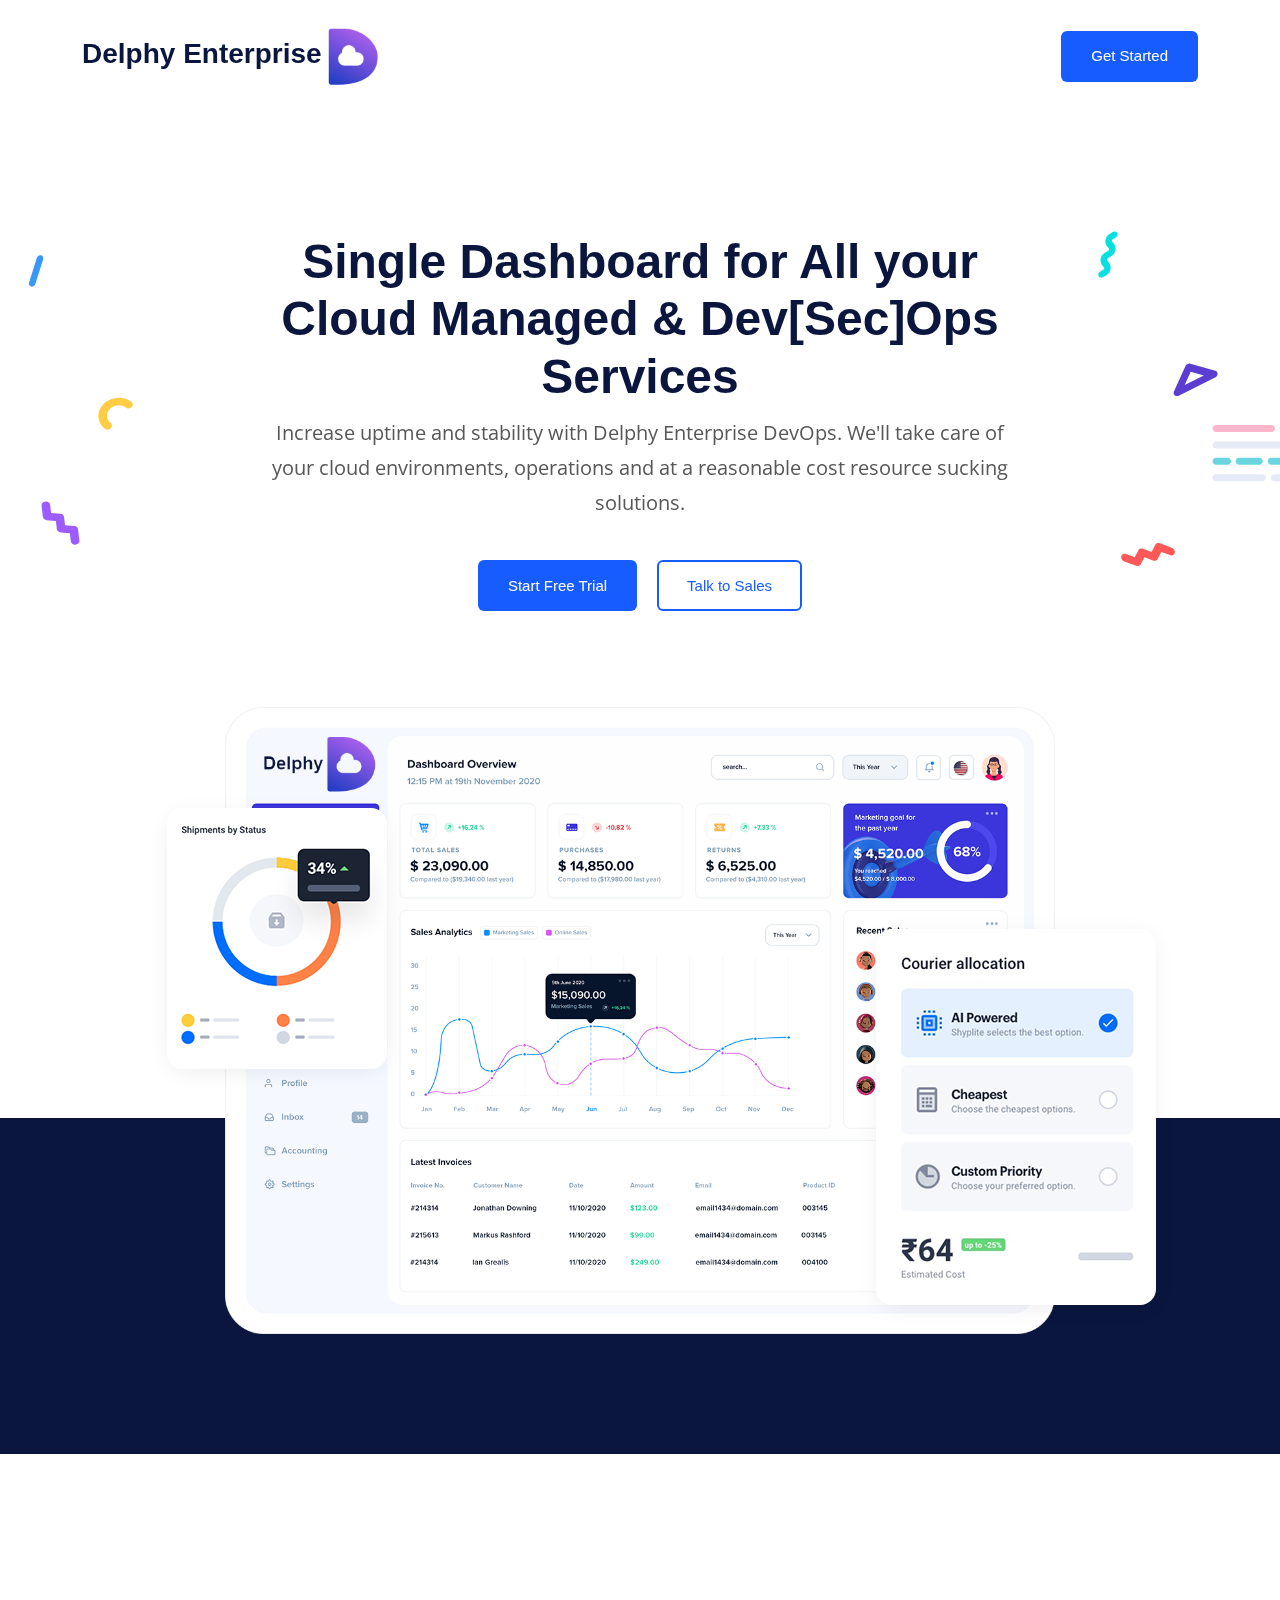
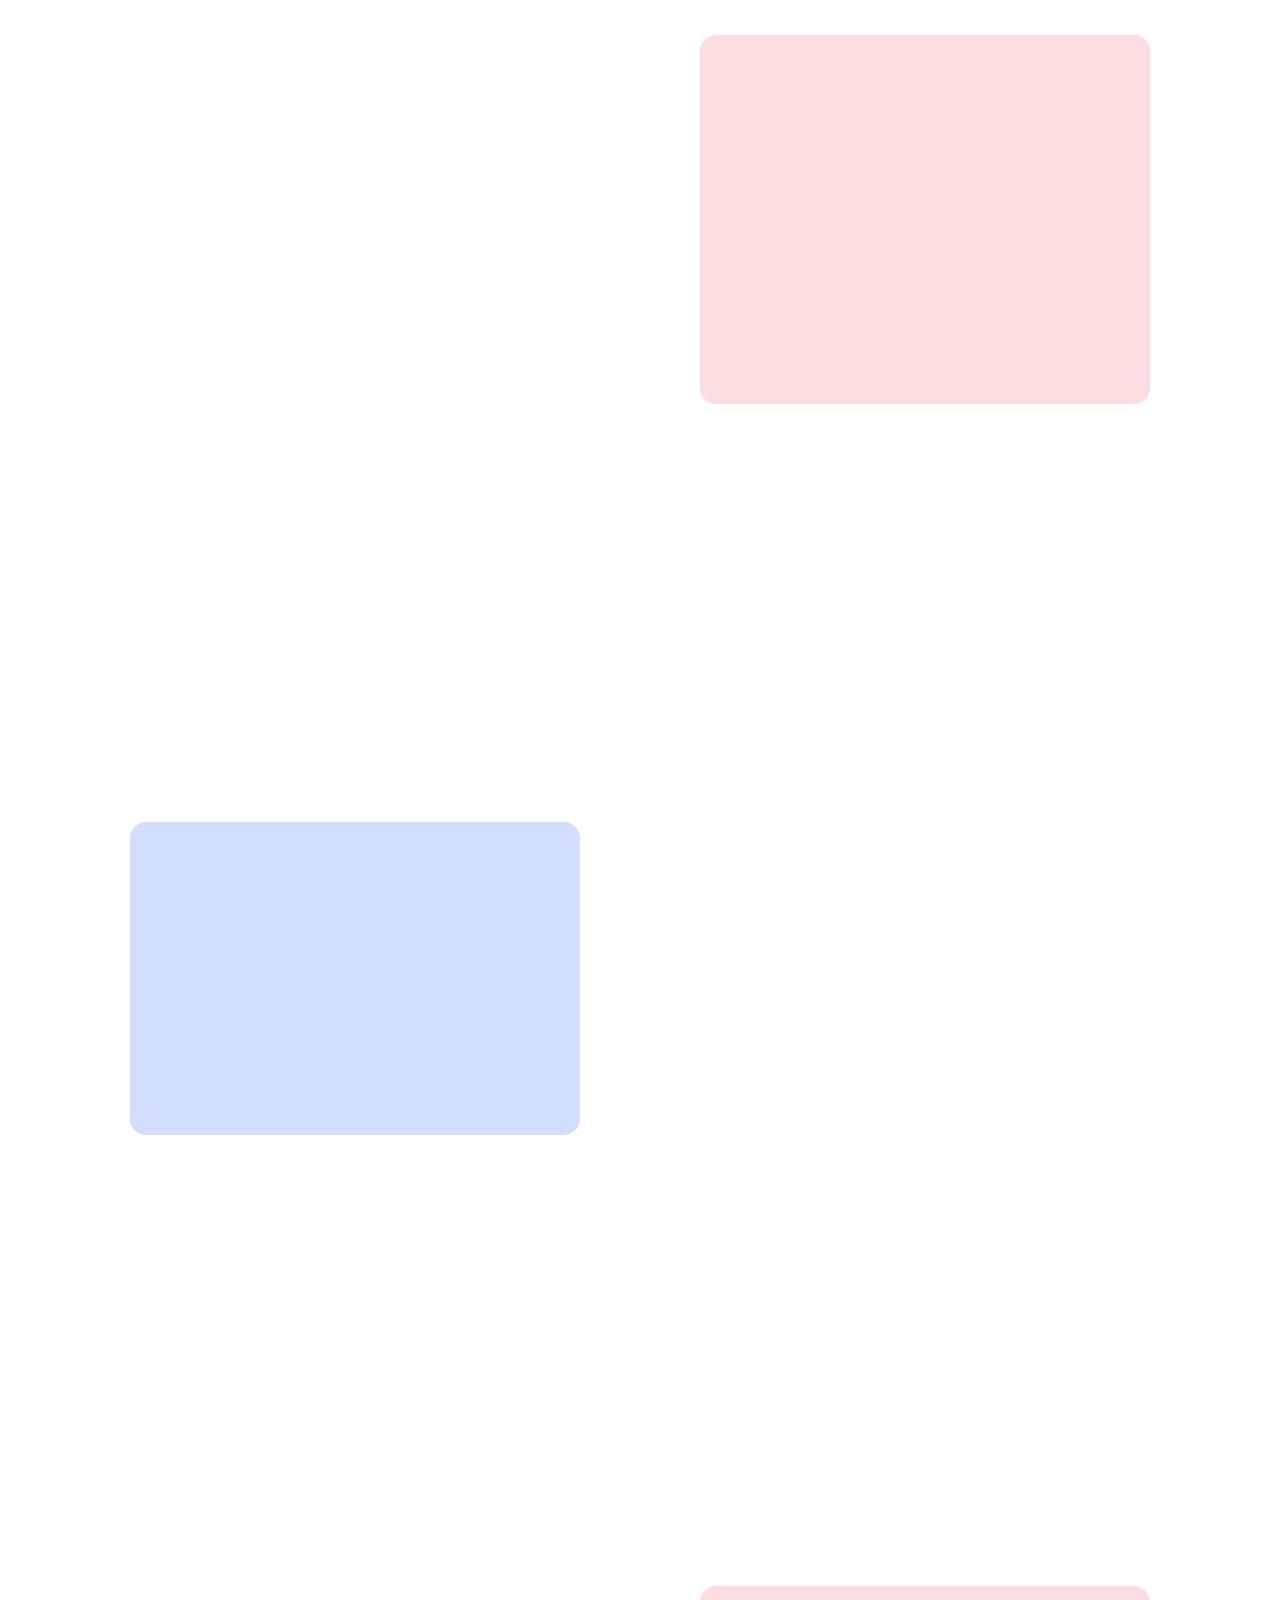
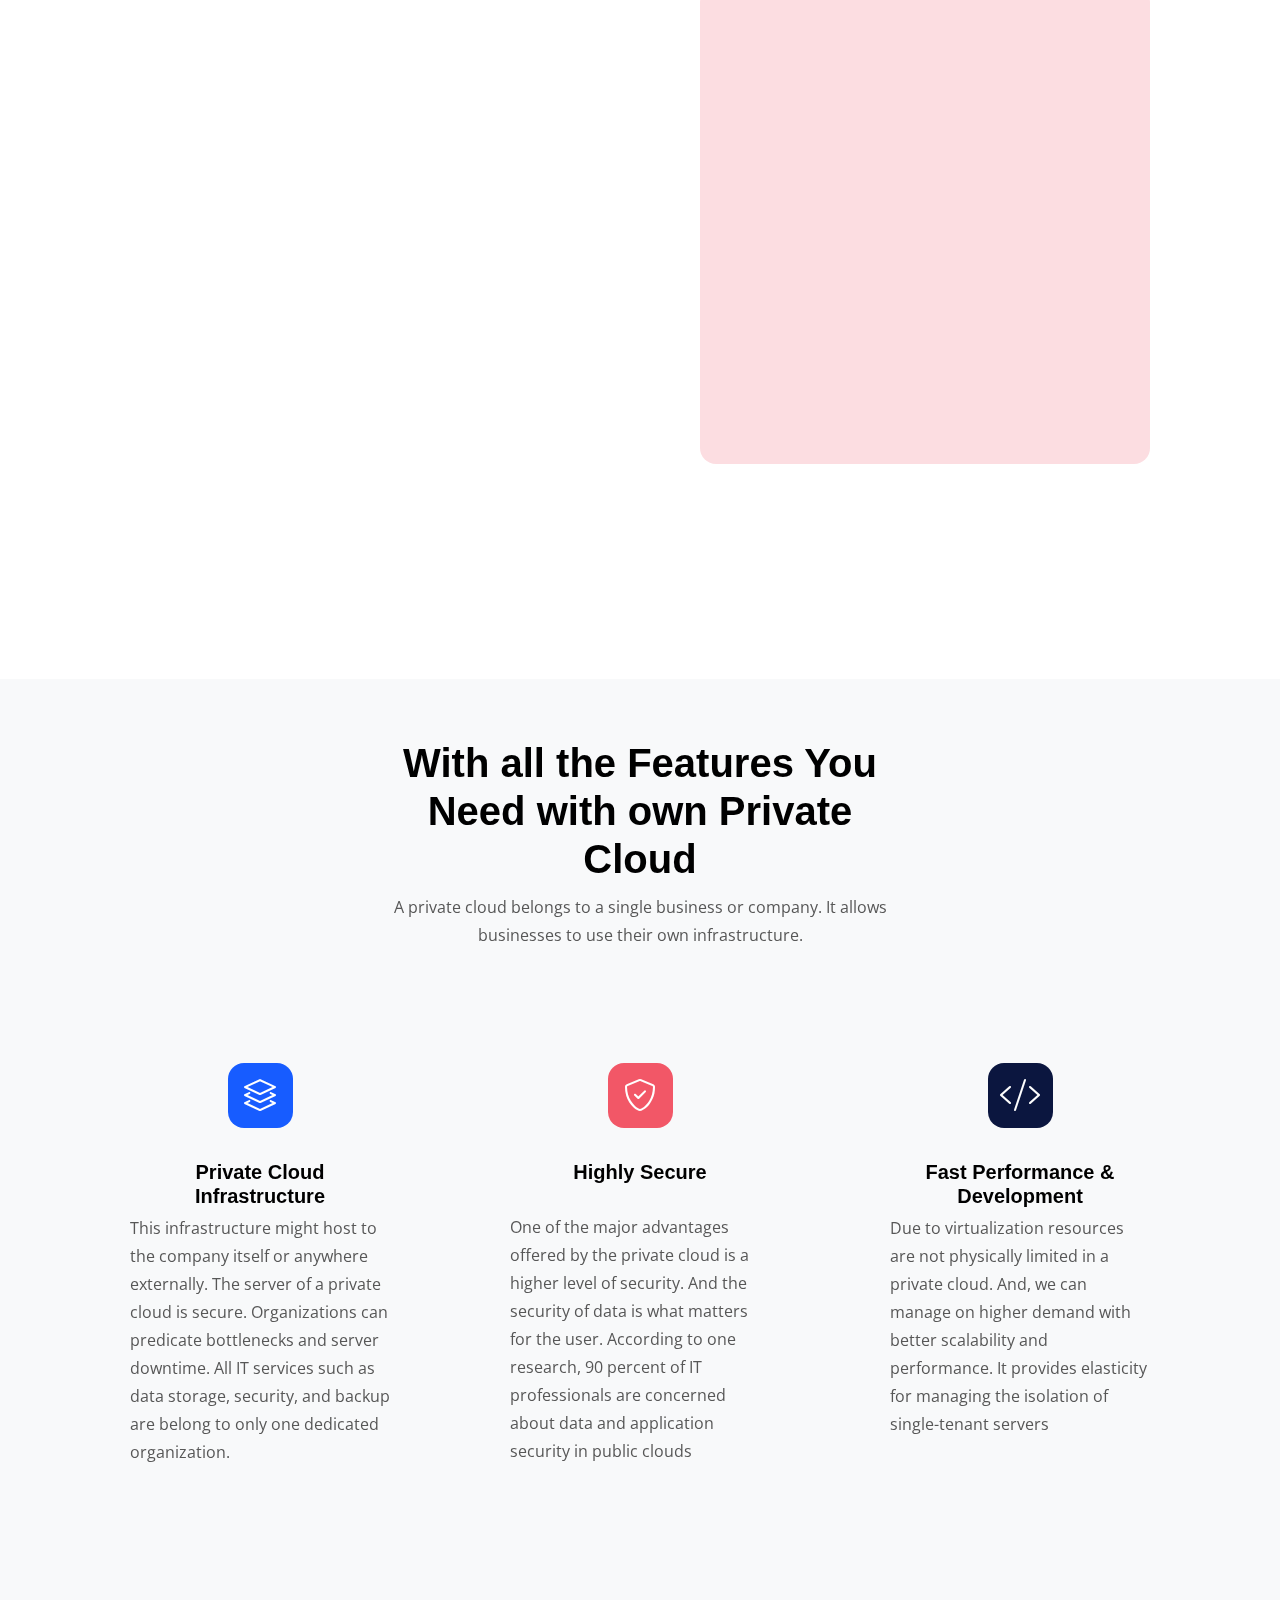
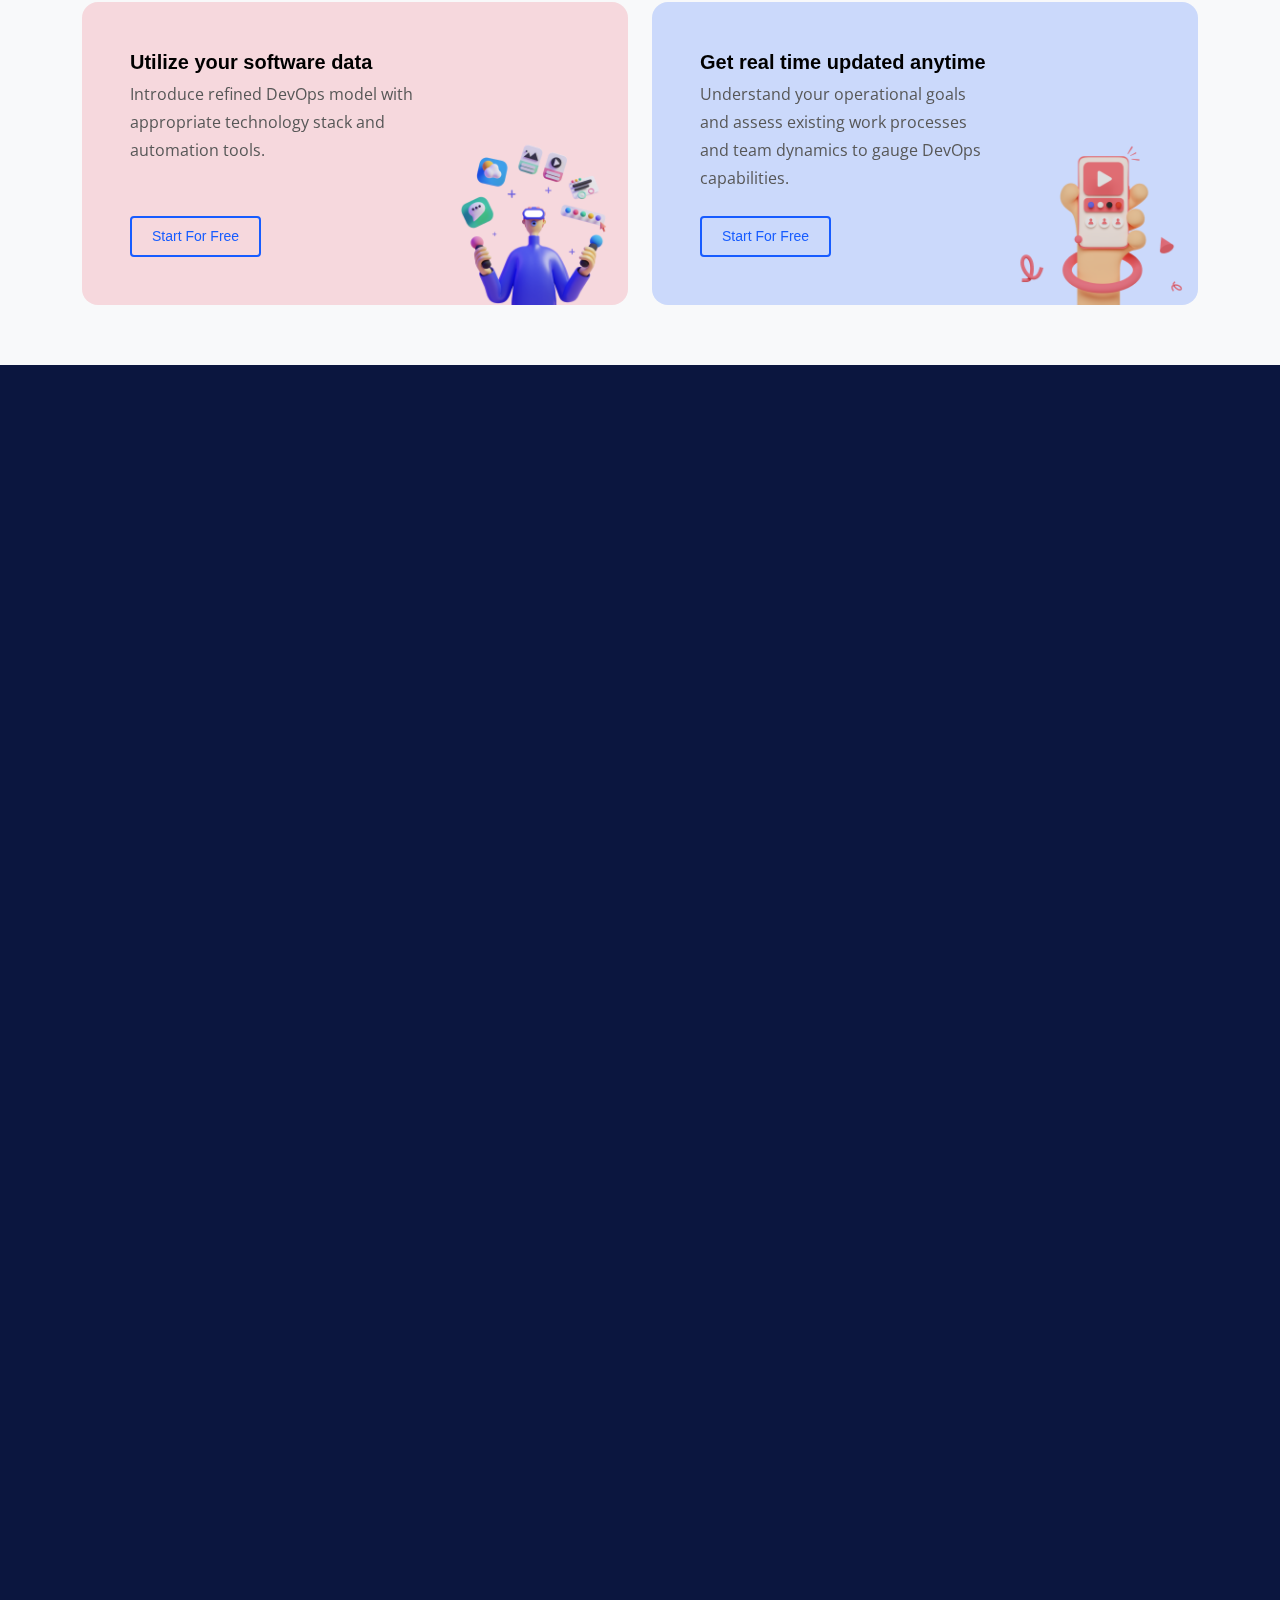
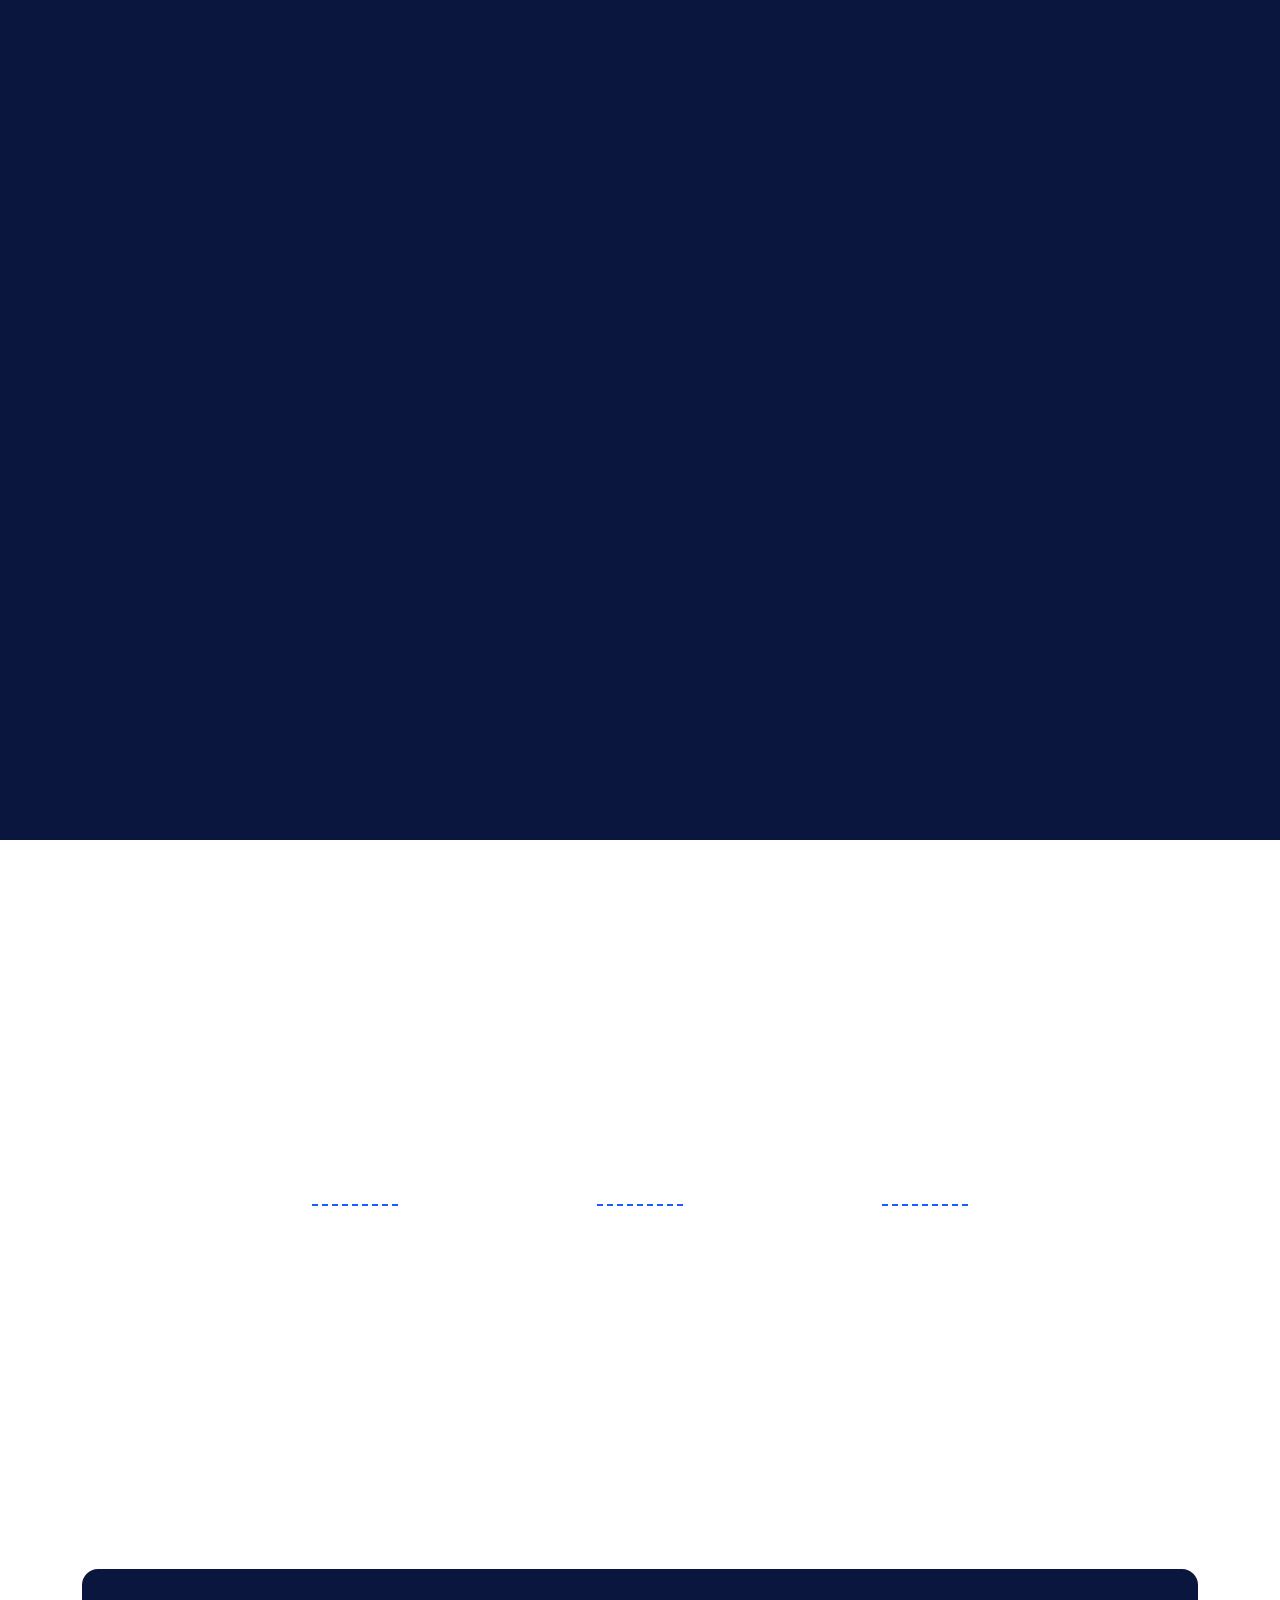
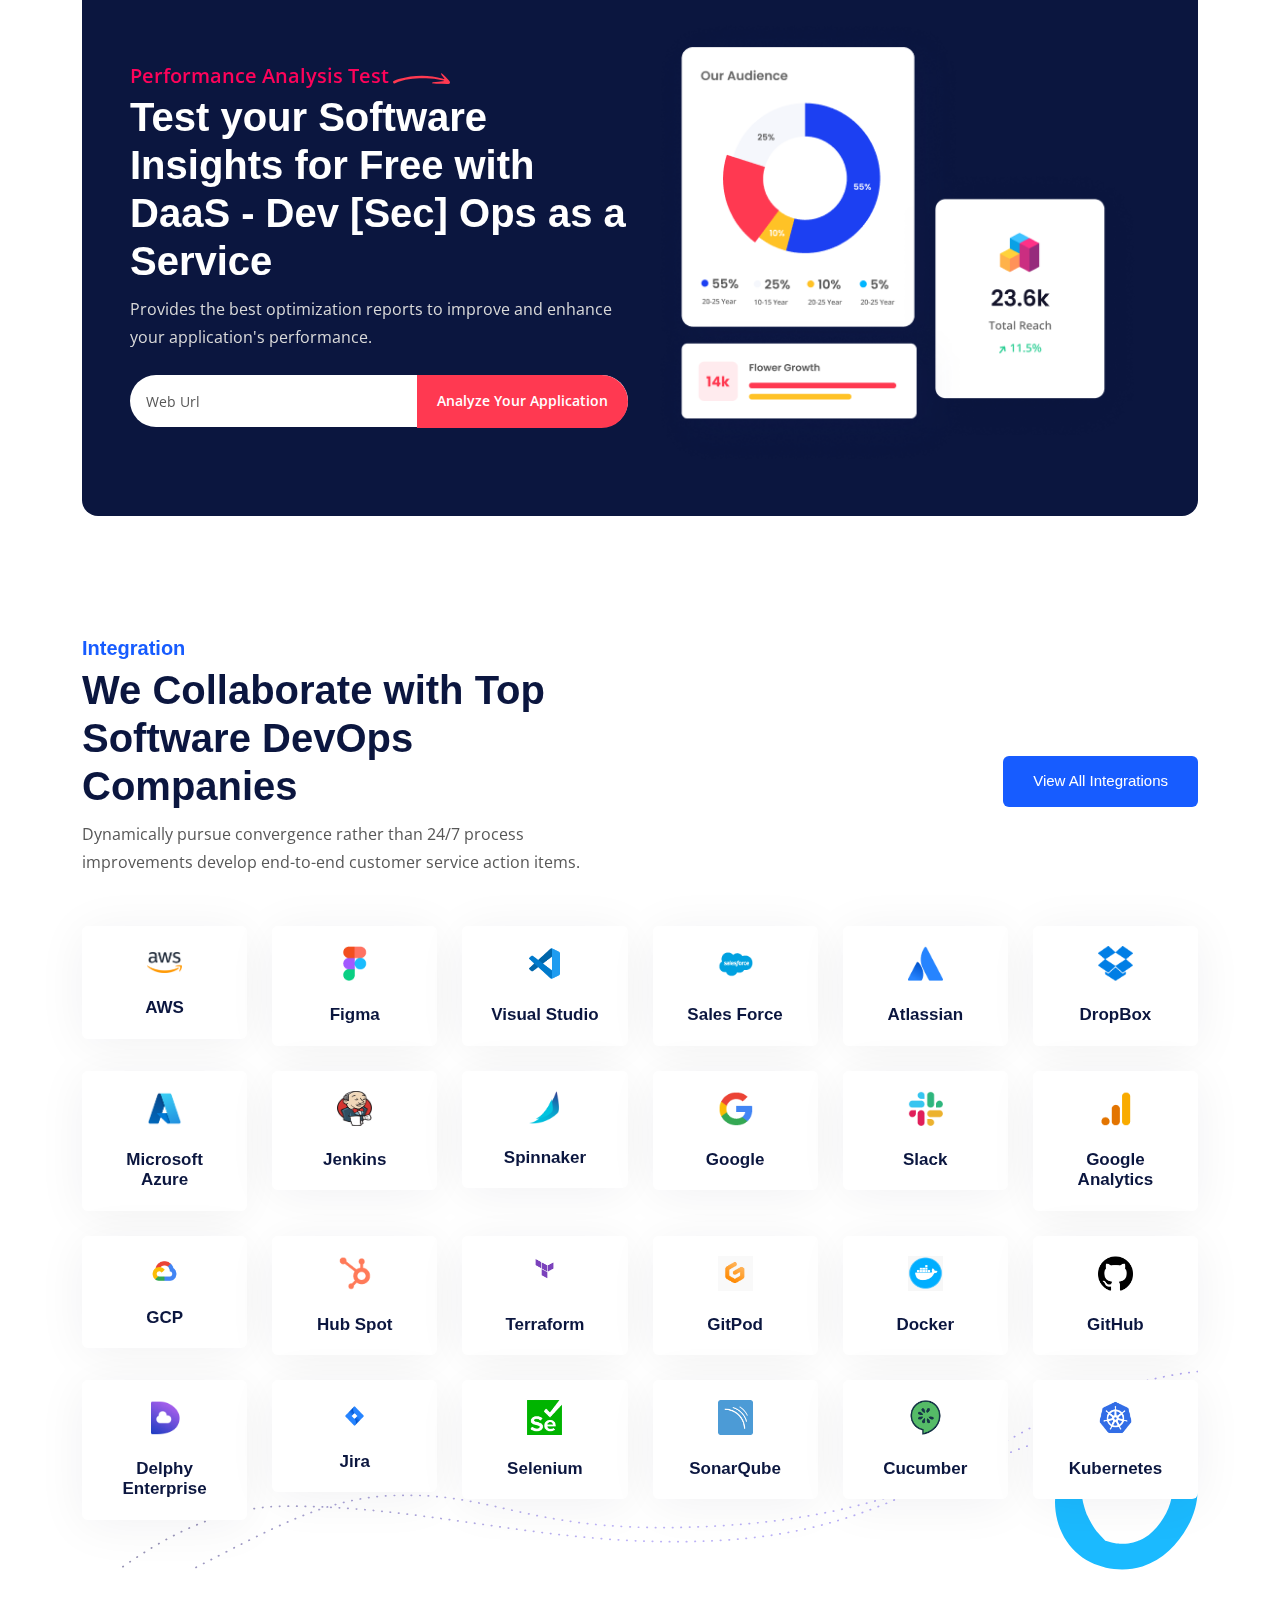
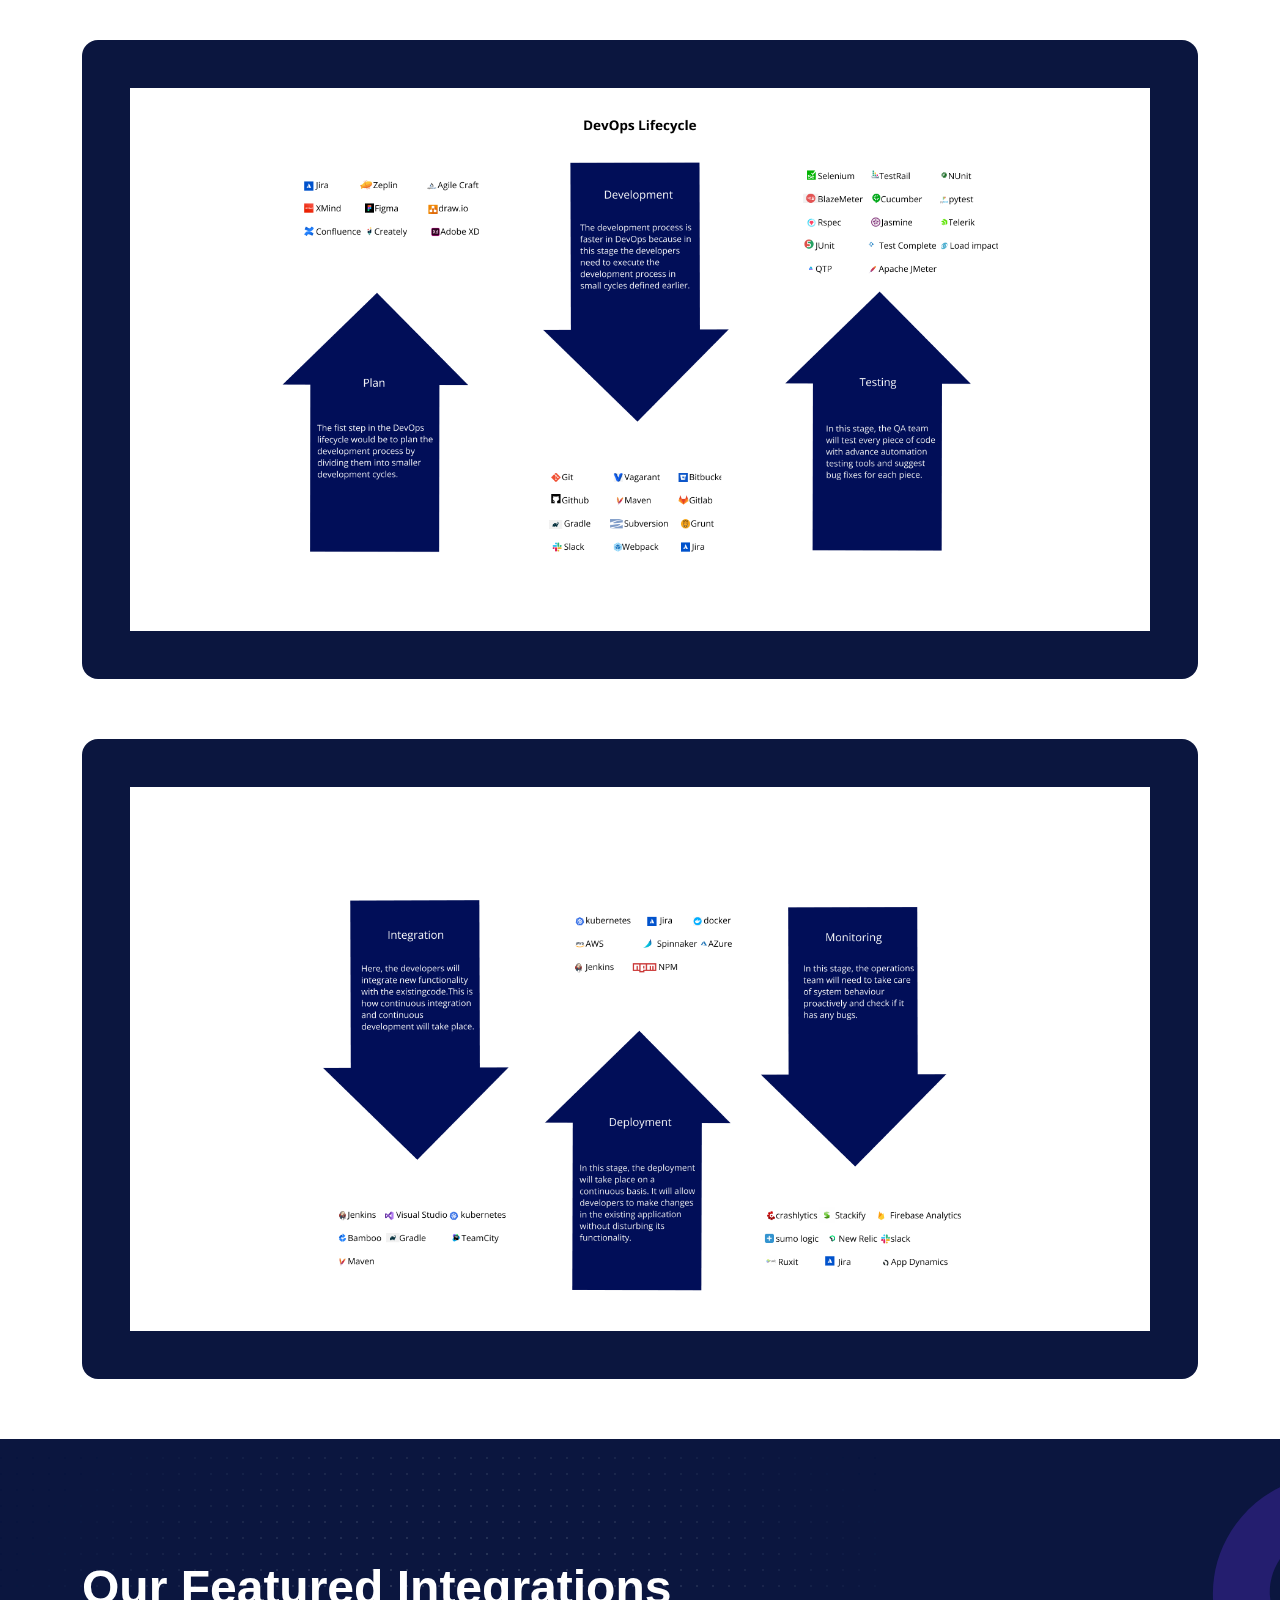
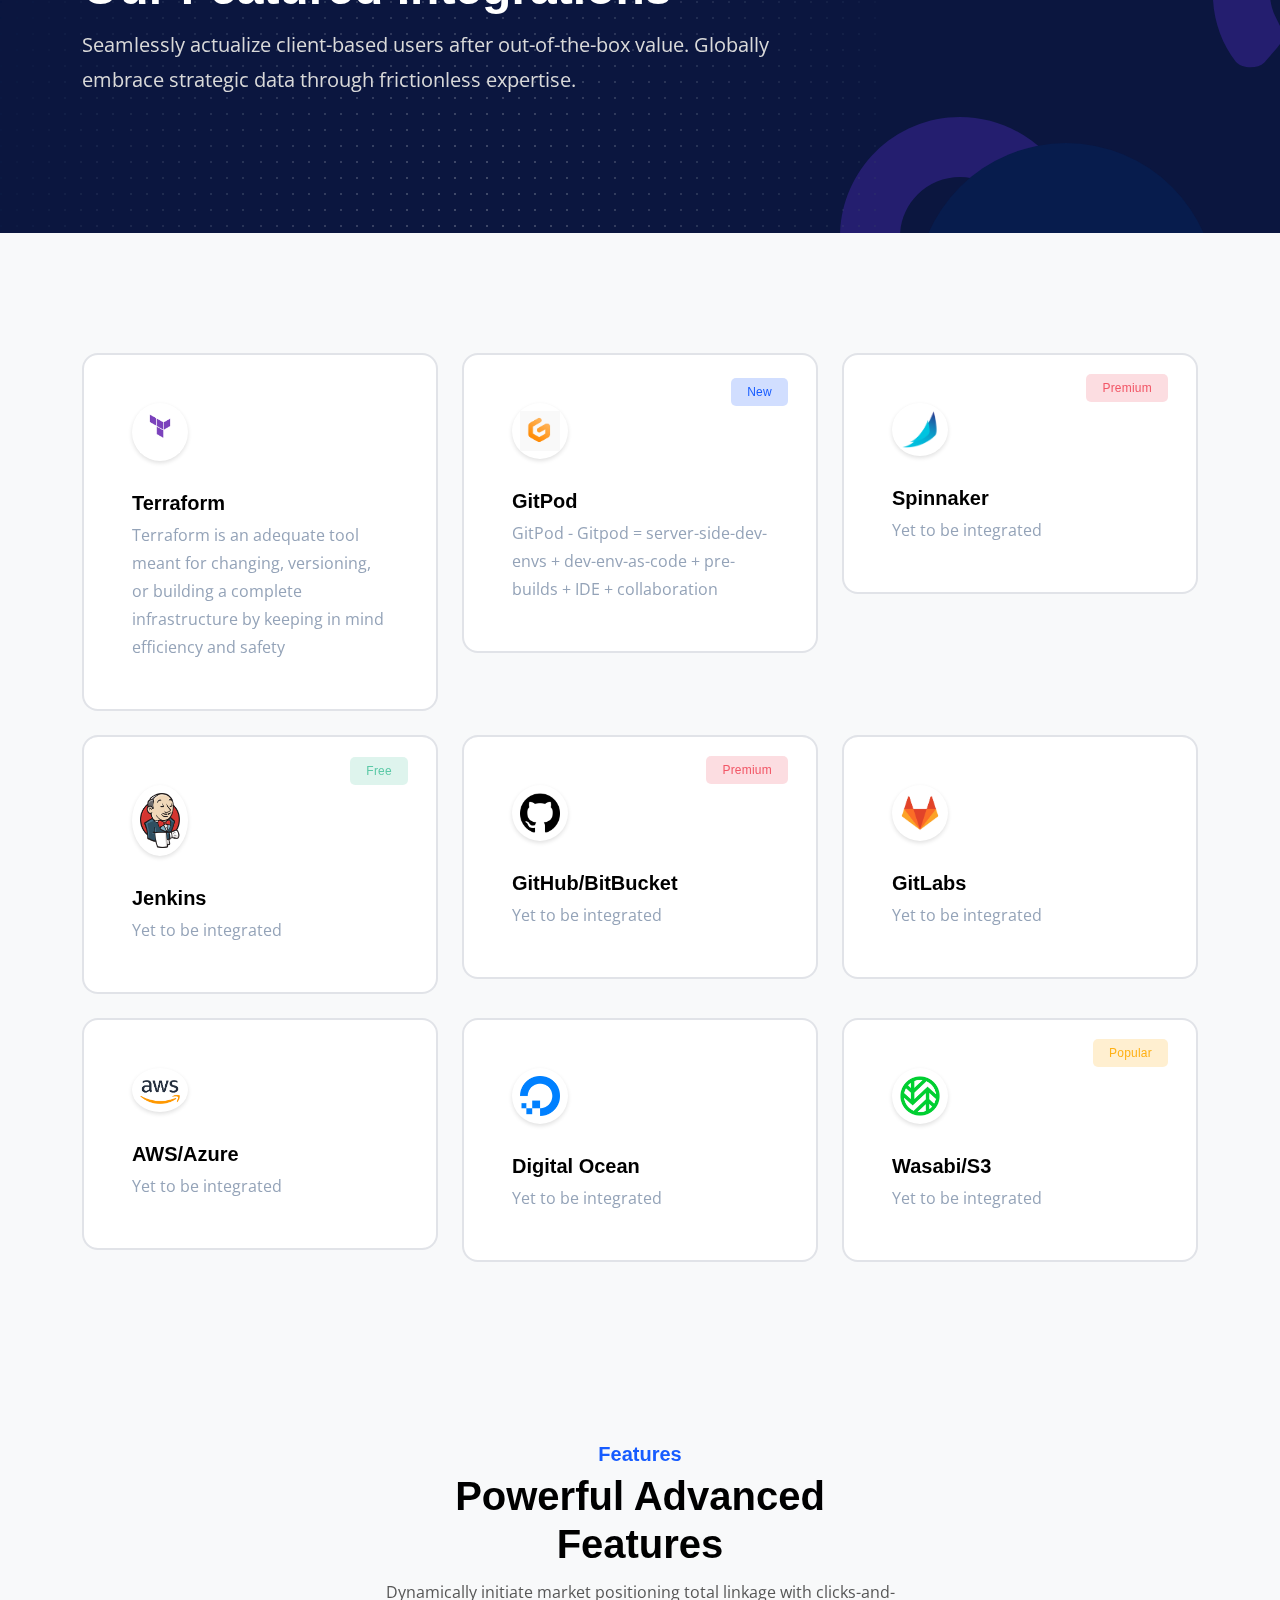
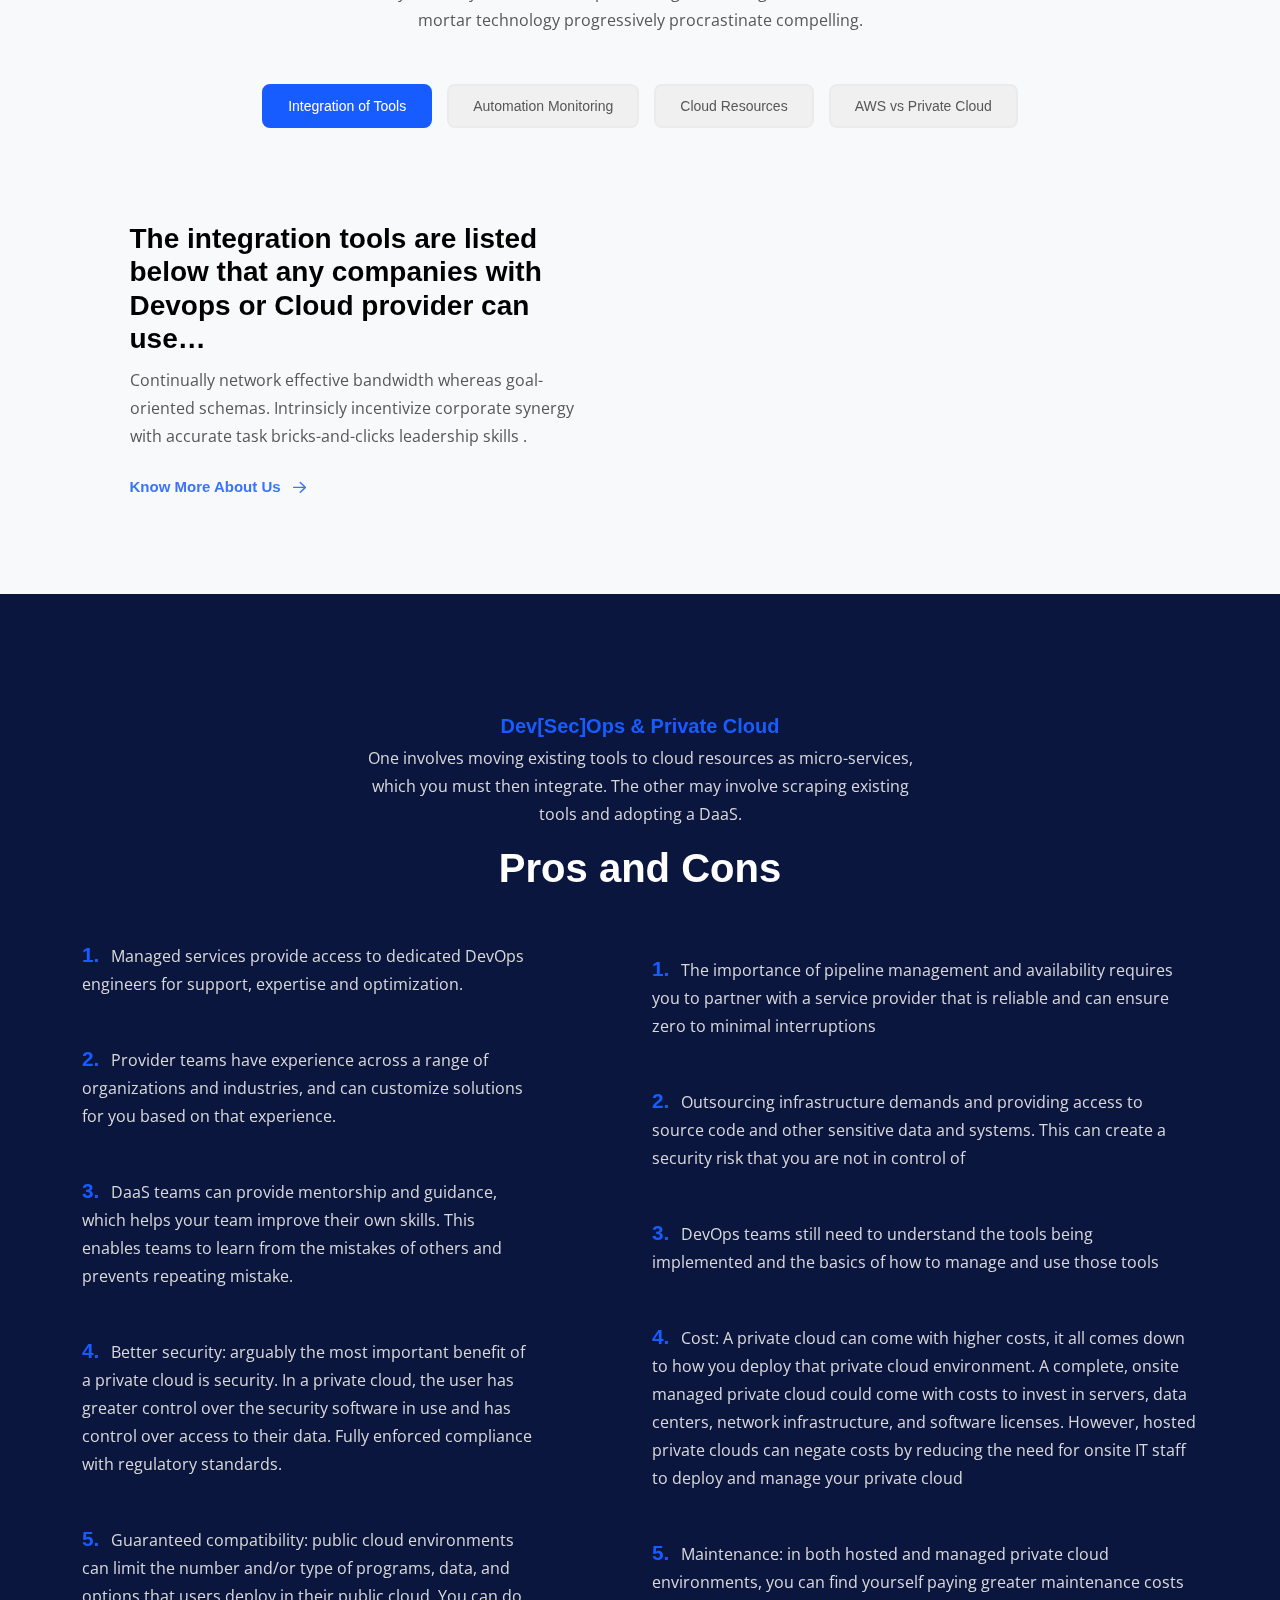
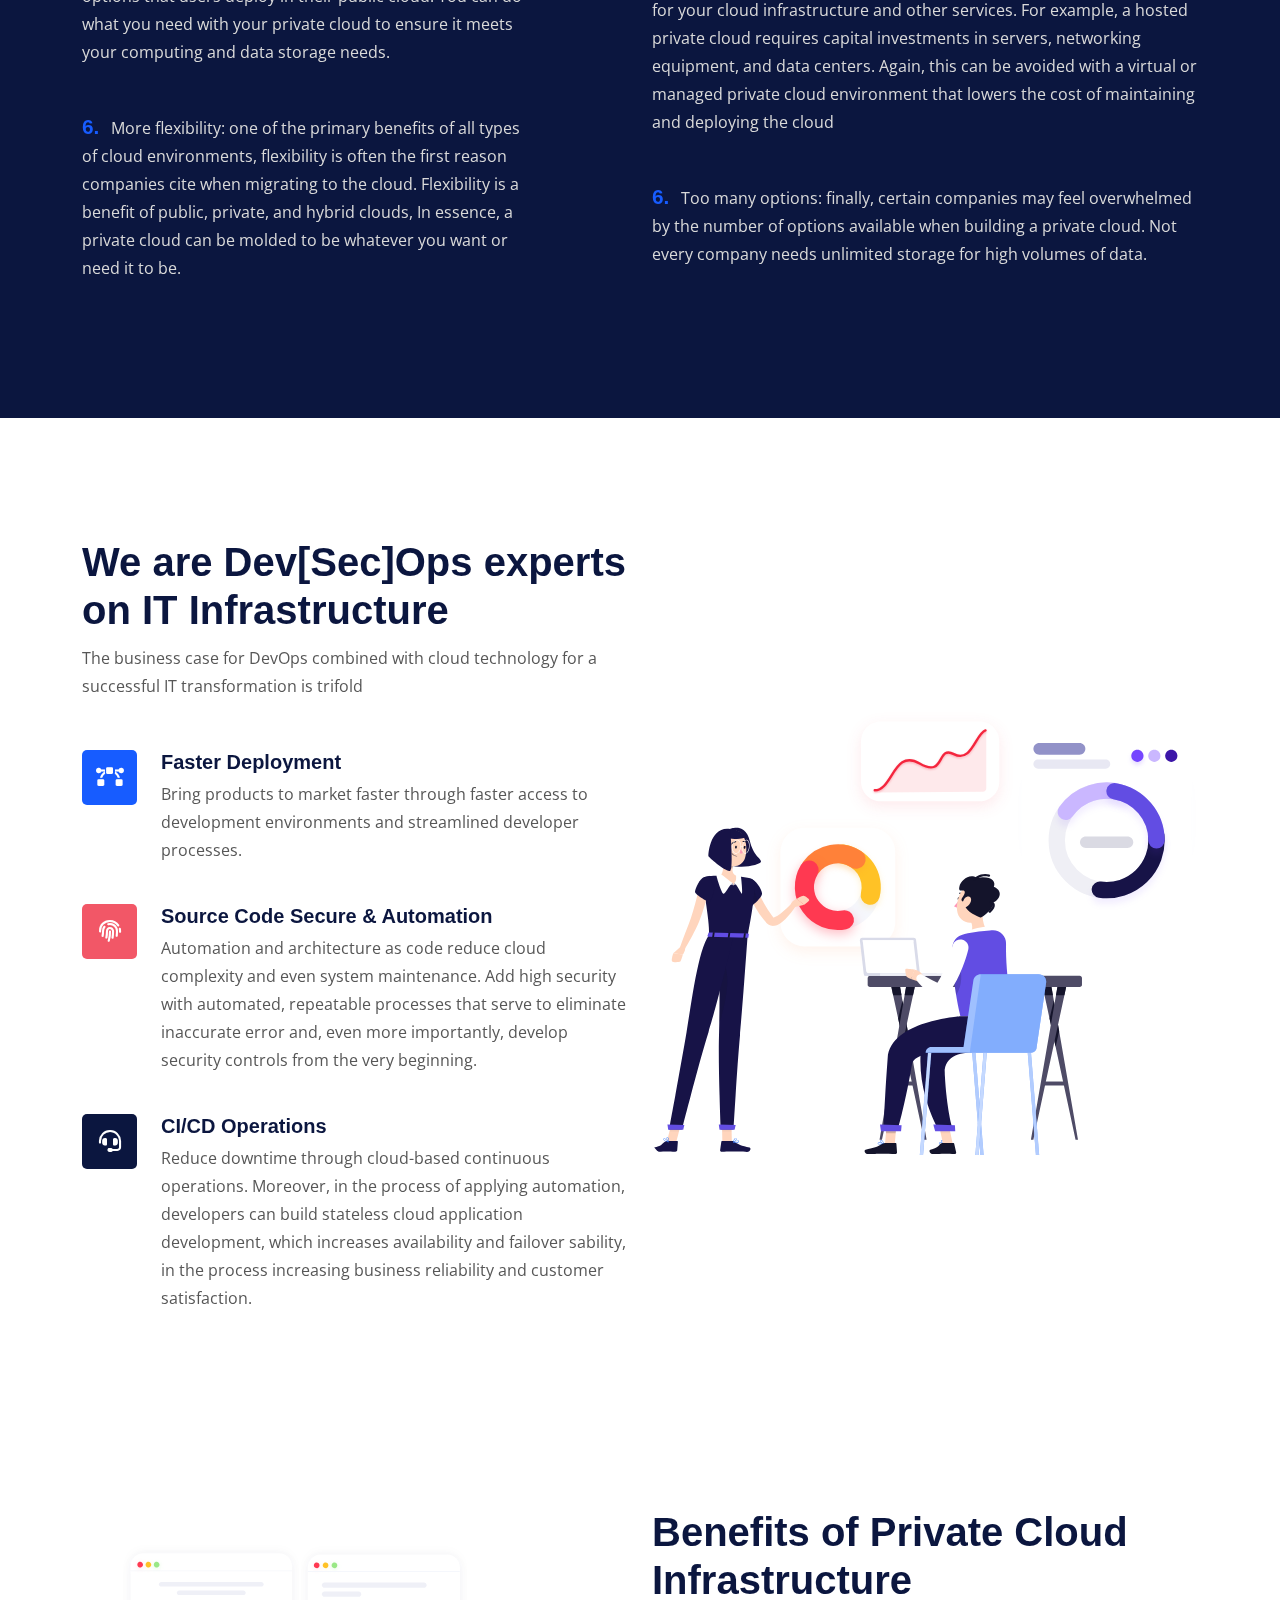
==== index.html @ 9e0e8b60 "logo png update with meta tags" ====
<!DOCTYPE html>
<html lang="en">



<head>
    <!--required meta tags-->
    <meta charset="utf-8">
    <meta name="viewport" content="width=device-width, initial-scale=1">
    <!--twitter og-->
    <meta name="twitter:site" content="@themetags">
    <meta name="twitter:creator" content="@themetags">
    <meta name="twitter:card" content="summary_large_image">
    <meta name="twitter:title" content="Delphy Enterprise | DaaS - Dev [Sec] Ops as a Service | Software & IT Solutions">
    <meta name="twitter:description" content="Delphy Enterprise | DaaS - Dev [Sec] Ops as a Service | Software & IT Solutions">
    <meta name="twitter:image" content="#">

    <!--facebook og-->
    <meta property="og:url" content="#">
    <meta name="twitter:title" content="Delphy Enterprise | DaaS - Dev [Sec] Ops as a Service | Software & IT Solutions">
    <meta property="og:description" content="Delphy Enterprise | DaaS - Dev [Sec] Ops as a Service | Software & IT Solutions">
    <meta property="og:image" content="#">
    <meta property="og:image:secure_url" content="#">
    <meta property="og:image:type" content="image/png">
    <meta property="og:image:width" content="1200">
    <meta property="og:image:height" content="600">

    <!--meta-->
    <meta name="description" content="Delphy Enterprise | DaaS - Dev [Sec] Ops as a Service | Software & IT Solutions | DaaS - Dev [Sec] Ops as a Service creative Saas, software technology, Saas agency & business. It is best and famous software company and Saas website.">
    <meta name="author" content="ThemeTags">

    <!--favicon icon-->
    <link rel="icon" href="assets/img/favicon.png" type="image/png" sizes="16x16">

    <!--title-->
    <title>Delphy Enterprise | DaaS - Dev [Sec] Ops as a Service | Software & IT Solutions</title>

    <!--build:css-->
    <link rel="stylesheet" href="assets/css/main.css">
    <!-- end build -->

    <!--custom css start-->
    <link rel="stylesheet" href="assets/css/custom.css">
    <!--custom css end-->

</head>

<body>

    <!--preloader start-->
    <div id="preloader">
        <div class="preloader-wrap">
            <!-- <img src="assets/img/favicon.png" alt="logo" class="img-fluid preloader-icon" /> -->
            <div class="loading-bar"></div>
        </div>
    </div>
    <!--preloader end-->
    <!--main content wrapper start-->
    <div class="main-wrapper">

        <header class="main-header w-100 z-10">
            <nav class="navbar navbar-expand-xl navbar-light sticky-header">
                <div class="container d-flex align-items-center justify-content-lg-between position-relative">
                    <a href="index.html" class="navbar-brand d-flex align-items-center mb-md-0 text-decoration-none">
                        <img src="assets/img/logo.png" alt="logo" class="img-fluid logo-white" />
                        <h3 style="padding-top: 6px;">Delphy Enterprise</h3>
                        <img src="assets/img/logo.png" alt="logo" class="img-fluid logo-color" style="height: 60px;" />
                    </a>
                    <a class="navbar-toggler position-absolute right-0 border-0" href="#offcanvasWithBackdrop" role="button">
                        <span class="far fa-bars" data-bs-toggle="offcanvas" data-bs-target="#offcanvasWithBackdrop" aria-controls="offcanvasWithBackdrop"></span>
                    </a>
                    <div class="clearfix"></div>
                    <div class="action-btns text-end me-5 me-lg-0 d-none d-md-block d-lg-block">
                        <a href="#requestdemo" class="btn btn-primary">Get Started</a>
                    </div>
                </div>
            </nav>
        </header>

        <!--hero section start-->
        <section class="hero-section ptb-120 position-relative overflow-hidden" style="background: url('assets/img/shape/color-particles-2.svg')no-repeat center top">
            <div class="container">
                <div class="row justify-content-center text-center">
                    <div class="col-xl-8 col-lg-10 mb-5">
                        <div class="hero-content-wrap">
                            <h1 class="fw-bold display-5" data-aos="fade-up">Single Dashboard for All your Cloud Managed &amp; Dev[Sec]Ops Services </h1>
                            <p class="lead" data-aos="fade-up" data-aos-delay="50">Increase uptime and stability with Delphy Enterprise DevOps. We'll take care of your cloud environments, operations and at a reasonable cost resource sucking solutions.
                            </p>
                            <div class="action-btns text-center pt-4" data-aos="fade-up" data-aos-delay="100">
                                <a href="#requestdemo" class="btn btn-primary me-lg-3 me-sm-3">Start Free Trial</a>
                                <a href="#requestdemo" class="btn btn-outline-primary">Talk to Sales</a>
                            </div>
                        </div>
                    </div>

                    <div class="col-lg-9">
                        <div class="position-relative" data-aos="fade-up" data-aos-delay="200">
                            <ul class="position-absolute animate-element parallax-element widget-img-wrap z-2">
                                <li class="layer" data-depth="0.04">
                                    <img src="assets/img/screen/widget-3.png" alt="widget-img" class="img-fluid widget-img-1 position-absolute shadow-lg rounded-custom">
                                </li>
                                <li class="layer" data-depth="0.02">
                                    <img src="assets/img/screen/widget-4.png" alt="widget-img" class="img-fluid widget-img-3 position-absolute shadow-lg rounded-custom">
                                </li>
                            </ul>
                            <img src="assets/img/dashboard-img.png" alt="dashboard image" class="img-fluid position-relative rounded-custom mt-lg-5">
                        </div>
                    </div>
                </div>
            </div>
            <div class="bg-dark position-absolute bottom-0 h-25 bottom-0 left-0 right-0 z--1 py-5"></div>
        </section>
        <!--hero section end-->

        <!--feature section start-->
        <section class="image-feature ptb-120">
            <div class="container">
                <div class="row justify-content-between align-items-center">
                    <div class="col-lg-5 col-12">
                        <div class="feature-img-content">
                            <div class="section-heading" data-aos="fade-up">
                                <h2>What is DaaS?</h2>
                                <p>
                                    DaaS is a managed, cloud-based service that provides a unified DevOps toolchain. All or most of the tools necessary for a continuous integration/continuous delivery (CI/CD) pipeline are collected in a single platform. This platform is then provided to
                                    teams with the support of dedicated DevOps professionals
                                </p>
                            </div>
                            <ul class="list-unstyled d-flex flex-wrap list-two-col mb-0" data-aos="fade-up" data-aos-delay="50">
                                <li>
                                    <div class="icon-box">
                                        <i class="fas fa-users text-white bg-primary rounded"></i>
                                    </div>
                                    <h3 class="h5">Software Analysis</h3>
                                    <p>Objectively provide the best DevOps needs by analyzing your source.</p>
                                </li>
                                <li>
                                    <div class="icon-box">
                                        <i class="fas fa-fingerprint text-white bg-danger rounded"></i>
                                    </div>
                                    <h3 class="h5">Real Time Metrics</h3>
                                    <p>
                                        Interactively integrate extensible users maximizing resource utilization.
                                    </p>
                                </li>
                            </ul>
                        </div>
                    </div>
                    <div class="col-lg-6 col-12">
                        <div class="feature-img-holder p-lg-5 pt-3">
                            <div class="p-lg-5 p-3 bg-danger-soft position-relative rounded-custom d-block feature-img-wrap">
                                <div class="position-relative">
                                    <img src="assets/img/screen/widget-5.png" class="img-fluid rounded-custom position-relative" alt="feature-image" data-aos="fade-up" data-aos-delay="50" />
                                    <img src="assets/img/screen/widget-3.png" class="img-fluid rounded-custom shadow position-absolute bottom--100 right--100 hide-medium" alt="feature-image" data-aos="fade-up" data-aos-delay="100" />
                                </div>
                                <div class="position-absolute bg-dark-soft z--1 dot-mask dm-size-12 dm-wh-250 top-left"></div>
                            </div>
                        </div>
                    </div>
                </div>
            </div>
        </section>
        <section class="image-feature pt-60 pb-120">
            <div class="container">
                <div class="row justify-content-between align-items-center">
                    <div class="col-lg-5 col-12 order-lg-1">
                        <div class="feature-img-content">
                            <div class="section-heading" data-aos="fade-up">
                                <h2>Measure your Application's efficiency for business</h2>
                                <p>
                                    The goal of DaaS is to enable organizations to focus on developing and delivering software without having to worry about managing or maintaining tools. It is designed to abstract away the intricacies of tool integration, deployment and maintenance. This
                                    enables teams to focus on higher-level tasks, and outsources significant manual effort.
                                </p>
                            </div>
                            <ul class="list-unstyled d-flex flex-wrap list-two-col mb-0" data-aos="fade-up" data-aos-delay="50">
                                <li>
                                    <div class="icon-box">
                                        <i class="fas fa-dollar-sign text-white bg-success rounded"></i>
                                    </div>
                                    <h3 class="h5">Mentorship and guidance</h3>
                                    <p>
                                        Understand your software needs to suggests the most affordable tools.
                                    </p>
                                </li>
                                <li>
                                    <div class="icon-box">
                                        <i class="fas fa-headset text-white bg-dark rounded"></i>
                                    </div>
                                    <h3 class="h5">24*7 Delphy Engineers Support</h3>
                                    <p>
                                        Managed services provide access to dedicated DevOps engineers for support, expertise and optimization
                                    </p>
                                </li>
                            </ul>
                        </div>
                    </div>
                    <div class="col-lg-6 col-12 order-lg-0">
                        <div class="feature-img-holder p-lg-5 pt-3">
                            <div class="bg-primary-soft p-lg-5 p-3 rounded-custom position-relative d-block feature-img-wrap">
                                <div class="position-relative">
                                    <img src="assets/img/screen/widget-8.png" class="img-fluid rounded-custom position-relative" alt="feature-image" data-aos="fade-up" data-aos-delay="50" />
                                    <img src="assets/img/screen/widget-6.png" class="img-fluid rounded-custom shadow position-absolute top--100 left--100 hide-medium" alt="feature-image" data-aos="fade-up" data-aos-delay="100" />
                                </div>
                                <div class="position-absolute bg-dark-soft z--1 dot-mask dm-size-12 dm-wh-250 bottom-right"></div>
                            </div>
                        </div>
                    </div>
                </div>
            </div>
        </section>
        <section class="image-feature pt-60 pb-120">
            <div class="container">
                <div class="row justify-content-between align-items-center">
                    <div class="col-lg-5 col-12">
                        <div class="feature-img-content">
                            <div class="section-heading" data-aos="fade-up">
                                <h2>Delphy Enterprise DevOps</h2>
                                <p>
                                    DaaS cloud can provide small to medium businesses with enterprise-level infrastructure and tooling without needing to hire more staff or build extensive expertise. Instead, these businesses can rely on the experience of DaaS providers to create, deploy
                                    and optimize a pipeline for them. These pipelines are created to be intuitive and to facilitate the smooth collaboration of all team members
                                </p>
                            </div>
                            <ul class="list-unstyled d-flex flex-wrap list-two-col mt-5" data-aos="fade-up" data-aos-delay="100">
                                <li>
                                    <div class="icon-box">
                                        <i class="fas fa-briefcase text-white bg-warning rounded"></i>
                                    </div>
                                    <h3 class="h5">Fast Services</h3>
                                    <p>Increase uptime and stability with Delphy Enterprise DevOps. We'll take care of your cloud environments, operations and at a reasonable cost</p>
                                </li>
                                <li>
                                    <div class="icon-box">
                                        <i class="fas fa-truck text-white bg-info rounded"></i>
                                    </div>
                                    <h3 class="h5">Full Suite of Cloud Managed Services</h3>
                                    <p>Interactively integrate top tier DevOps tools with our advanced managed services</p>
                                </li>
                            </ul>
                        </div>
                    </div>
                    <div class="col-lg-6 col-12">
                        <div class="feature-img-holder p-lg-5 pb-3">
                            <div class="bg-danger-soft p-lg-5 p-3 rounded-custom position-relative d-block feature-img-wrap">
                                <div class="position-relative">
                                    <img src="assets/img/screen/widget-9.png" class="img-fluid rounded-custom position-relative" alt="feature-image" data-aos="fade-up" data-aos-delay="50" />
                                    <img src="assets/img/screen/widget-10.png" class="img-fluid rounded-custom shadow position-absolute top--100 right--100 hide-medium" alt="feature-image" data-aos="fade-up" data-aos-delay="100" />
                                </div>
                                <div class="position-absolute bg-dark-soft z--1 dot-mask dm-size-12 dm-wh-250 bottom-left"></div>
                            </div>
                        </div>
                    </div>
                </div>
            </div>
        </section>
        <!--feature section end-->

        <!--feature promo section start-->
        <section class="feature-promo ptb-60 bg-light">
            <div class="container">
                <div class="row justify-content-center">
                    <div class="col-lg-6 col-md-10">
                        <div class="section-heading text-center">
                            <h2>With all the Features You Need with own Private Cloud</h2>
                            <p>A private cloud belongs to a single business or company. It allows businesses to use their own infrastructure.</p>
                        </div>
                    </div>
                </div>
                <div class="row justify-content-center">
                    <div class="col-lg-4 col-md-6">
                        <div class="single-feature-promo p-lg-5 p-4 text-center mt-3">
                            <div class="feature-icon icon-center pb-5 rounded-custom bg-primary">
                                <i class="fal fa-layer-group fa-2x text-white"></i>
                            </div>
                            <div class="feature-info-wrap">
                                <h3 class="h5">Private Cloud Infrastructure</h3>
                                <p class="pjus">This infrastructure might host to the company itself or anywhere externally. The server of a private cloud is secure. Organizations can predicate bottlenecks and server downtime. All IT services such as data storage, security,
                                    and backup are belong to only one dedicated organization.</p>
                            </div>
                        </div>
                    </div>
                    <div class="col-lg-4 col-md-6">
                        <div class="single-feature-promo p-lg-5 p-4 text-center mt-3">
                            <div class="feature-icon icon-center pb-5 rounded-custom bg-danger">
                                <i class="fal fa-shield-check fa-2x text-white"></i>
                            </div>
                            <div class="feature-info-wrap">
                                <h3 class="h5">Highly Secure</h3>
                                <p class="pjusp">One of the major advantages offered by the private cloud is a higher level of security. And the security of data is what matters for the user. According to one research, 90 percent of IT professionals are concerned about
                                    data and application security in public clouds</p>
                            </div>
                        </div>
                    </div>
                    <div class="col-lg-4 col-md-6">
                        <div class="single-feature-promo p-lg-5 p-4 text-center mt-3">
                            <div class="feature-icon icon-center pb-5 rounded-custom bg-dark">
                                <i class="fal fa-code fa-2x text-white"></i>
                            </div>
                            <div class="feature-info-wrap">
                                <h3 class="h5">Fast Performance &amp; Development</h3>
                                <p class="pjus">Due to virtualization resources are not physically limited in a private cloud. And, we can manage on higher demand with better scalability and performance. It provides elasticity for managing the isolation of single-tenant
                                    servers
                                </p>
                            </div>
                        </div>
                    </div>
                </div>
                <div class="row pt-lg-5 pt-3">
                    <div class="col-lg-6 mt-4">
                        <div class="position-relative d-flex flex-column h-100 flex-wrap bg-danger-soft p-5 rounded-custom">
                            <div class="cta-left-info mb-2">
                                <h5>Utilize your software data</h5>
                                <p>Introduce refined DevOps model with appropriate technology stack and automation tools. </p>
                            </div>
                            <div class="mt-auto">
                                <a href="#requestdemo" class="btn btn-outline-primary btn-sm">Start For Free</a>
                            </div>
                            <div class="cta-img position-absolute right-0 bottom-0">
                                <img src="assets/img/cta-img-1.png" alt="cta img" class="img-fluid">
                            </div>
                        </div>
                    </div>
                    <div class="col-lg-6 mt-4">
                        <div class="position-relative d-flex flex-column h-100 flex-wrap bg-primary-soft p-5 rounded-custom">
                            <div class="cta-left-info mb-2">
                                <h5>Get real time updated anytime</h5>
                                <p>Understand your operational goals and assess existing work processes and team dynamics to gauge DevOps capabilities. </p>
                            </div>
                            <div class="mt-auto">
                                <a href="#requestdemo" class="btn btn-outline-primary btn-sm">Start For Free</a>
                            </div>
                            <div class="cta-img position-absolute right-0 bottom-0">
                                <img src="assets/img/cta-img-2.png" alt="cta img" class="img-fluid">
                            </div>
                        </div>
                    </div>
                </div>
            </div>
        </section>
        <!--feature promo section end-->

        <!--feature service grid section start-->
        <section class="feature-section ptb-120 bg-dark text-white ">
            <div class="container">
                <div class="row justify-content-center">
                    <div class="col-lg-6 col-md-10">
                        <div class="section-heading text-center" data-aos="fade-up">
                            <h2>Things to Offer for an Organization.</h2>
                            <p>Understand your operational goals and assess existing work processes and team dynamics to gauge DevOps capabilities</p>
                        </div>
                    </div>
                </div>
                <div class="row">
                    <div class="col-12">
                        <div class="feature-grid">
                            <div class="feature-card  bg-custom-light promo-border-hover border border-2 border-light text-white shadow-sm highlight-card rounded-custom p-5" data-aos="fade-up" data-aos-delay="50">
                                <div class="icon-box d-inline-block rounded-circle bg-primary-soft mb-32">
                                    <i class="fal fa-analytics icon-sm text-primary"></i>
                                </div>
                                <div class="feature-content">
                                    <h3 class="h5">Advanced analytics</h3>
                                    <p>Data visualization is an easy way of radiating information and keep your KPIs visible, facilitating continuous monitoring, and focusing on the objectives set for you or your team.
                                    </p>
                                    <p> Professionally architect unique process improvements via optimal.</p>
                                    <h6 class="mt-4">Included with...</h6>
                                    <ul class="list-unstyled mb-0">
                                        <li class="py-1"><i class="fad fa-check-circle me-2 text-primary"></i>Heatmaps, Treemaps</li>
                                        <li class="py-1"><i class="fad fa-check-circle me-2 text-primary"></i>Histogram</li>
                                        <li class="py-1"><i class="fad fa-check-circle me-2 text-primary"></i>Pie charts, Stacked bar charts</li>
                                        <li class="py-1"><i class="fad fa-check-circle me-2 text-primary"></i>Analytics-as-a-Service</li>
                                        <li class="py-1"><i class="fad fa-check-circle me-2 text-primary"></i>Showcasing Success/Failure Rates</li>
                                        <li class="py-1"><i class="fad fa-check-circle me-2 text-primary"></i>DevOps Analytics</li>
                                    </ul>
                                </div>
                                <a href="#" class="link-with-icon text-decoration-none mt-3">View Details <i class="far fa-arrow-right"></i></a>
                            </div>
                            <div class="feature-card  bg-custom-light promo-border-hover border border-2 border-light text-white shadow-sm rounded-custom p-5" data-aos="fade-up" data-aos-delay="50">
                                <div class="icon-box d-inline-block rounded-circle bg-success-soft mb-32">
                                    <i class="fal fa-file-chart-line icon-sm text-success"></i>
                                </div>
                                <div class="feature-content">
                                    <h3 class="h5">Feeding Events Into a Data Lake</h3>
                                    <p class="mb-0">Small-T: Preserve the data as much as possible with maximum detail. Transformation is limited to the reduction of time-based granularity, ID normalization across systems, and data-type conversions.
                                    </p>
                                    <p>Big-T: Join data from different sources and compute KPI values relevant to the business
                                    </p>
                                </div>
                                <a href="#" class="link-with-icon text-decoration-none mt-3">View Details <i class="far fa-arrow-right"></i></a>
                            </div>
                            <div class="feature-card  bg-custom-light promo-border-hover border border-2 border-light text-white shadow-sm rounded-custom p-5" data-aos="fade-up" data-aos-delay="50">
                                <div class="icon-box d-inline-block rounded-circle bg-danger-soft mb-32">
                                    <i class="fal fa-user-friends icon-sm text-danger"></i>
                                </div>
                                <div class="feature-content">
                                    <h3 class="h5">KPI Extractions</h3>
                                    <p class="mb-0">QThe goal of this phase is to distill information from the Data Lake and aggregate data across three dimensions: Projects, Systems, and People.</p>
                                    <!-- <h3 class="h5">CI Build Metadata and Logs</h3> -->
                                    <!-- <p class="mb-0">QThe goal of this phase is to distill information from the Data Lake and aggregate data across three dimensions: Projects, Systems, and People.</p> -->
                                </div>
                                <a href="#" class="link-with-icon text-decoration-none mt-3">View Details <i class="far fa-arrow-right"></i></a>
                            </div>
                            <div class="feature-card  bg-custom-light promo-border-hover border border-2 border-light text-white shadow-sm rounded-custom p-5" data-aos="fade-up" data-aos-delay="50">
                                <div class="icon-box d-inline-block rounded-circle bg-dark-soft mb-32">
                                    <i class="fal fa-spell-check icon-sm text-dark"></i>
                                </div>
                                <div class="feature-content">
                                    <h3 class="h5">Compare A/B Testing</h3>
                                    <p class="mb-0">Design a suitable DevOps strategy; conduct pilot tests to evaluate its effectiveness.</p>
                                </div>
                                <a href="#" class="link-with-icon text-decoration-none mt-3">View Details <i class="far fa-arrow-right"></i></a>
                            </div>
                            <div class="feature-card  bg-custom-light promo-border-hover border border-2 border-light text-white shadow-sm rounded-custom p-5" data-aos="fade-up" data-aos-delay="50">
                                <div class="icon-box d-inline-block rounded-circle bg-warning-soft mb-32">
                                    <i class="fal fa-cog icon-sm text-warning"></i>
                                </div>
                                <div class="feature-content">
                                    <h3 class="h5">Easy Customization</h3>
                                    <p class="mb-0">Trial and error approach with an internal DevOps team, leads to loss of time and money.
                                    </p>
                                </div>
                                <a href="#" class="link-with-icon text-decoration-none mt-3">View Details <i class="far fa-arrow-right"></i></a>
                            </div>
                        </div>
                    </div>
                </div>
            </div>
        </section>
        <!--feature service grid section end-->


        <!--our work process start-->
        <section class="work-process bg-dark text-white">
            <div class="container">
                <div class="row justify-content-center">
                    <div class="col-md-10 col-lg-6">
                        <div class="section-heading text-center" data-aos="fade-up">
                            <h2>Services that we offer</h2>
                            <p>Together, DevOps and cloud computing are a powerhouse. While each offers greater effectiveness and business impact, together they are able to drive meaningful IT transformation that directly impacts business goals, regardless
                                of the DevOps definition</p>
                        </div>
                    </div>
                </div>
                <div class="row d-flex align-items-center">
                    <div class="col-md-6 col-lg-3">
                        <div class="process-card-two text-center px-4 py-lg-5 py-4 rounded-custom mt-3" data-aos="fade-up" data-aos-delay="50">
                            <div class="process-icon border border-light bg-custom-light rounded-custom p-3">
                                <i class="fad fa-folder-tree fa-2x"></i>
                            </div>
                            <h3 class="h5">Cloud Consulting Services</h3>
                            <p class="mb-0">We analyse your current system and requirements or your system needs to help you find the most cost-effective and efficient cloud-based solutions</p>
                        </div>
                    </div>
                    <div class="col-md-6 col-lg-3">
                        <div class="process-card-two text-center px-4 py-lg-5 py-4 rounded-custom mt-3" data-aos="fade-up" data-aos-delay="100">
                            <div class="process-icon border border-light bg-custom-light rounded-custom p-3">
                                <i class="fad fa-bezier-curve fa-2x"></i>
                            </div>
                            <h3 class="h5">Infrastructure As Code</h3>
                            <p class="mb-0">Treats dynamic infrastructure as a software system, which means development tools and agile practices like TDD, CI, and CD can be used</p>
                        </div>
                    </div>
                    <div class="col-md-6 col-lg-3">
                        <div class="process-card-two text-center px-4 py-lg-5 py-4 rounded-custom mt-3" data-aos="fade-up" data-aos-delay="150">
                            <div class="process-icon border border-light bg-custom-light rounded-custom p-3">
                                <i class="fad fa-layer-group fa-2x"></i>
                            </div>
                            <h3 class="h5">Cost optimization</h3>
                            <p class="mb-0">Cost Optimization is a professional advisory service that can identify and reduce your cloud gaps by right-costing and right-sizing on server usage for your software needs</p>
                        </div>
                    </div>
                    <div class="col-md-6 col-lg-3">
                        <div class="process-card-two text-center px-4 py-lg-5 py-4 rounded-custom mt-3" data-aos="fade-up" data-aos-delay="200">
                            <div class="process-icon border border-light bg-custom-light rounded-custom p-3">
                                <i class="fad fa-truck fa-2x"></i>
                            </div>
                            <h3 class="h5">DevOps Setup</h3>
                            <p class="mb-0">We addresses SDLC challenges through improved collaboration, workflow, and automation solutions while improving the quality and reducing costs</p>
                        </div>
                    </div>
                </div>
            </div>
        </section>
        <!--our work process end-->


        <!--work process section start-->
        <section class="work-process ptb-120 ">
            <div class="container">
                <!-- <div class="row justify-content-center">
                    <div class="col-md-10 col-lg-6">
                        <div class="section-heading text-center" data-aos="fade-up">
                            <h4 class="h5 text-primary">Process</h4>
                            <h2>We Follow Our Work Process</h2>
                            <p>Conveniently mesh cooperative services via magnetic outsourcing. Dynamically grow functionalized value whereas accurate e-commerce. </p>
                        </div>
                    </div>
                </div> -->
                <div class="row d-flex align-items-center">
                    <div class="col-md-6 col-lg-3">
                        <div class="process-card text-center px-4 py-lg-5 py-4 rounded-custom shadow-hover mb-3 mb-lg-0" data-aos="fade-up" data-aos-delay="50">
                            <div class="process-icon border border-light bg-custom-light rounded-custom p-3">
                                <span class="h2 mb-0 text-primary fw-bold">1</span>
                            </div>
                            <h3 class="h5">DevSecOps Plan</h3>
                            <p class="mb-0">Incorporates security as a significant component of DevOps practices. Through continuous monitoring, assessment and analysis.</p>
                        </div>
                    </div>
                    <div class="dots-line first"></div>
                    <div class="col-md-6 col-lg-3">
                        <div class="process-card text-center px-4 py-lg-5 py-4 rounded-custom shadow-hover mb-3 mb-lg-0" data-aos="fade-up" data-aos-delay="100">
                            <div class="process-icon border border-light bg-custom-light rounded-custom p-3">
                                <span class="h2 mb-0 text-primary fw-bold">2</span>
                            </div>
                            <h3 class="h5">AI & Machine Learning Ops</h3>
                            <p class="mb-0">AI & ML Ops team improve collaboration between data science and development leading to an automated smart decision making on.</p>
                        </div>
                    </div>
                    <div class="dots-line first"></div>
                    <div class="col-md-6 col-lg-3">
                        <div class="process-card text-center px-4 py-lg-5 py-4 rounded-custom shadow-hover mb-3 mb-lg-0 mb-md-0" data-aos="fade-up" data-aos-delay="150">
                            <div class="process-icon border border-light bg-custom-light rounded-custom p-3">
                                <span class="h2 mb-0 text-primary fw-bold">3</span>
                            </div>
                            <h3 class="h5">Cloud Architecture audit</h3>
                            <p class="mb-0">Service performs an in-depth analysis of the Application architecture, Network design, Initial system sizing and storage design, Security design, Scaling, Monitoring & Alerting process</p>
                        </div>
                    </div>
                    <div class="dots-line first"></div>
                    <div class="col-md-6 col-lg-3">
                        <div class="process-card text-center px-4 py-lg-5 py-4 rounded-custom shadow-hover mb-0" data-aos="fade-up" data-aos-delay="200">
                            <div class="process-icon border border-light bg-custom-light rounded-custom p-3">
                                <span class="h2 mb-0 text-primary fw-bold">4</span>
                            </div>
                            <h3 class="h5">Disaster Management</h3>
                            <p class="mb-0">Disaster Recovery services enable business continuity without any hindrance to the operations in the event of a disaster.</p>
                        </div>
                    </div>
                </div>
            </div>
        </section>
        <!--work process section end-->


        <!-- Newsletter Start -->
        <section class="digi-news-letter">
            <div class="container">
                <div class="bg-dark text-light rounded-custom p-4 p-md-5 p-lg-5">
                    <div class="row align-items-center">
                        <div class="col-lg-6 col-md-12">
                            <div class="digi-newsletter">
                                <div>
                                    <span class="span-arrow text-pink">Performance Analysis Test</span>
                                    <img src="assets/img/arro-right.svg" alt="arrow" />
                                </div>
                                <h2>Test your Software Insights for Free with DaaS - Dev [Sec] Ops as a Service</h2>
                                <p>
                                    Provides the best optimization reports to improve and enhance your application's performance.
                                </p>
                                <form class="mt-4">
                                    <div class="position-relative digi-news-form">
                                        <input type="text" class="form-control" placeholder="Web Url" />
                                        <button class="digi-news-button">Analyze Your Application</button>
                                    </div>
                                </form>
                            </div>
                        </div>
                        <div class="col-lg-6 col-md-12">
                            <div class="dg-news-img text-end">
                                <img src="assets/img/d-pie.png" class="img-fluid text-end" alt="pie" />
                            </div>
                        </div>
                    </div>
                </div>
            </div>
        </section>
        <!-- Newsletter End -->


        <!--integration section start-->
        <section class="integration-section  ptb-120">
            <div class="container">
                <div class="row align-items-center justify-content-lg-between">
                    <div class="col-lg-6 col-md-12">
                        <div class="section-heading">
                            <h4 class="h5 text-primary">Integration</h4>
                            <h2>We Collaborate with Top Software DevOps Companies</h2>
                            <p>Dynamically pursue convergence rather than 24/7 process improvements develop end-to-end customer service action items.</p>
                        </div>
                    </div>
                    <div class="col-lg-4 col-md-12">
                        <div class="text-lg-end mb-5 mb-lg-0">
                            <a href="#" class="btn btn-primary">View All Integrations</a>
                        </div>
                    </div>
                </div>
                <div class="row">
                    <div class="col-12">
                        <div class="integration-wrapper position-relative w-100">
                            <!--animated shape start-->
                            <ul class="position-absolute animate-element parallax-element shape-service z--1">
                                <li class="layer" data-depth="0.03">
                                    <img src="assets/img/shape/dot-dot-wave-shape.svg" alt="shape" class="img-fluid position-absolute color-shape-3">
                                </li>
                                <li class="layer" data-depth="0.03">
                                    <img src="assets/img/color-shape/feature-3.svg" alt="shape" class="img-fluid position-absolute color-shape-3">
                                </li>
                            </ul>
                            <!--animated shape end-->
                            <ul class="integration-list list-unstyled mb-0">
                                <li>
                                    <div class="single-integration">
                                        <img src="assets/img/integations/7.png" alt="integration" class="img-fluid">
                                        <h6 class="mb-0 mt-4">AWS</h6>
                                    </div>
                                </li>
                                <li>
                                    <div class="single-integration">
                                        <img src="assets/img/integations/figma.png" alt="integration" class="img-fluid">
                                        <h6 class="mb-0 mt-4">Figma</h6>
                                    </div>
                                </li>
                                <li>
                                    <div class="single-integration">
                                        <img src="assets/img/integations/vs_code.png" alt="integration" class="img-fluid">
                                        <h6 class="mb-0 mt-4">Visual Studio</h6>
                                    </div>
                                </li>
                                <li>
                                    <div class="single-integration">
                                        <img src="assets/img/integations/sales-force.png" alt="integration" class="img-fluid">
                                        <h6 class="mb-0 mt-4">Sales Force</h6>
                                    </div>
                                </li>
                                <li>
                                    <div class="single-integration">
                                        <img src="assets/img/integations/atlassian.png" alt="integration" class="img-fluid">
                                        <h6 class="mb-0 mt-4">Atlassian</h6>
                                    </div>
                                </li>
                                <li>
                                    <div class="single-integration">
                                        <img src="assets/img/integations/dropbox-2.png" alt="integration" class="img-fluid">
                                        <h6 class="mb-0 mt-4">DropBox</h6>
                                    </div>
                                </li>
                                <li>
                                    <div class="single-integration">
                                        <img src="assets/img/integations/dynamic-365.png" alt="integration" class="img-fluid">
                                        <h6 class="mb-0 mt-4">Microsoft Azure</h6>
                                    </div>
                                </li>
                                <li>
                                    <div class="single-integration">
                                        <img src="assets/img/integations/Jenkins.png" alt="integration" class="img-fluid">
                                        <h6 class="mb-0 mt-4">Jenkins</h6>
                                    </div>
                                </li>
                                <li>
                                    <div class="single-integration">
                                        <img src="assets/img/integations/3.png" alt="integration" class="img-fluid">
                                        <h6 class="mb-0 mt-4">Spinnaker</h6>
                                    </div>
                                </li>
                                <li>
                                    <div class="single-integration">
                                        <img src="assets/img/integations/google-icon.png" alt="integration" class="img-fluid">
                                        <h6 class="mb-0 mt-4">Google</h6>
                                    </div>
                                </li>

                                <li>
                                    <div class="single-integration">
                                        <img src="assets/img/integations/slack.png" alt="integration" class="img-fluid">
                                        <h6 class="mb-0 mt-4">Slack</h6>
                                    </div>
                                </li>

                                <li>
                                    <div class="single-integration">
                                        <img src="assets/img/integations/google-analytics.png" alt="integration" class="img-fluid">
                                        <h6 class="mb-0 mt-4">Google Analytics</h6>
                                    </div>
                                </li>

                                <li>
                                    <div class="single-integration">
                                        <img src="assets/img/integations/GCP.png" alt="integration" class="img-fluid">
                                        <h6 class="mb-0 mt-4">GCP</h6>
                                    </div>
                                </li>

                                <li>
                                    <div class="single-integration">
                                        <img src="assets/img/integations/hubspot.png" alt="integration" class="img-fluid">
                                        <h6 class="mb-0 mt-4">Hub Spot</h6>
                                    </div>
                                </li>

                                <li>
                                    <div class="single-integration">
                                        <img src="assets/img/integations/Terraform.png" alt="integration" class="img-fluid">
                                        <h6 class="mb-0 mt-4">Terraform</h6>
                                    </div>
                                </li>
                                <li>
                                    <div class="single-integration">
                                        <img src="assets/img/integations/GitPod.png" alt="integration" class="img-fluid">
                                        <h6 class="mb-0 mt-4">GitPod</h6>
                                    </div>
                                </li>
                                <li>
                                    <div class="single-integration">
                                        <img src="assets/img/integations/docker.png" alt="integration" class="img-fluid">
                                        <h6 class="mb-0 mt-4">Docker</h6>
                                    </div>
                                </li>
                                <li>
                                    <div class="single-integration">
                                        <img src="assets/img/integations/5.png" alt="integration" class="img-fluid">
                                        <h6 class="mb-0 mt-4">GitHub</h6>
                                    </div>
                                </li>
                                <li>
                                    <div class="single-integration">
                                        <img src="assets/img/integations/dc.png" alt="integration" class="img-fluid">
                                        <h6 class="mb-0 mt-4">Delphy Enterprise</h6>
                                    </div>
                                </li>
                                <li>
                                    <div class="single-integration">
                                        <img src="assets/img/integations/Jira.png" alt="integration" class="img-fluid">
                                        <h6 class="mb-0 mt-4">Jira</h6>
                                    </div>
                                </li>
                                <li>
                                    <div class="single-integration">
                                        <img src="assets/img/integations/Selenium.png" alt="integration" class="img-fluid">
                                        <h6 class="mb-0 mt-4">Selenium</h6>
                                    </div>
                                </li>
                                <li>
                                    <div class="single-integration">
                                        <img src="assets/img/integations/SonarQube.png" alt="integration" class="img-fluid">
                                        <h6 class="mb-0 mt-4"> SonarQube</h6>
                                    </div>
                                </li>
                                <li>
                                    <div class="single-integration">
                                        <img src="assets/img/integations/cucumber.png" alt="integration" class="img-fluid">
                                        <h6 class="mb-0 mt-4"> Cucumber</h6>
                                    </div>
                                </li>
                                <li>
                                    <div class="single-integration">
                                        <img src="assets/img/integations/kubernetes.png" alt="integration" class="img-fluid">
                                        <h6 class="mb-0 mt-4"> Kubernetes</h6>
                                    </div>
                                </li>

                            </ul>
                        </div>
                    </div>
                </div>
            </div>
        </section>
        <!--integration section end-->

        <!-- Newsletter Start -->
        <section class="digi-news-letter">
            <div class="container">
                <div class="bg-dark text-light rounded-custom p-4 p-md-5 p-lg-5">
                    <div class="row align-items-center">
                        <div class="col-lg-12 col-md-12">
                            <img src="assets/img/part01.png" alt="integration" class="img-fluid">
                        </div>
                        <!-- <div class="col-lg-6 col-md-12">
                            <img src="assets/img/part02.png" alt="integration" class="img-fluid">
                        </div> -->
                    </div>
                </div>
            </div>
        </section>
        <!-- Newsletter End -->
        <!-- Newsletter Start -->
        <section class="digi-news-letter ptb-60">
            <div class="container">
                <div class="bg-dark text-light rounded-custom p-4 p-md-5 p-lg-5">
                    <div class="row align-items-center">
                        <div class="col-lg-12 col-md-12">
                            <img src="assets/img/part02.png" alt="integration" class="img-fluid">
                        </div>
                        <!-- <div class="col-lg-6 col-md-12">
                            <img src="assets/img/part02.png" alt="integration" class="img-fluid">
                        </div> -->
                    </div>
                </div>
            </div>
        </section>
        <!-- Newsletter End -->


        <!--page header section start-->
        <section class="page-header position-relative overflow-hidden ptb-120 bg-dark" style="background: url('assets/img/page-header-bg.svg')no-repeat bottom left">
            <div class="container">
                <div class="row">
                    <div class="col-lg-8 col-md-12">
                        <h1 class="display-5 fw-bold">Our Featured Integrations</h1>
                        <p class="lead">Seamlessly actualize client-based users after out-of-the-box value. Globally embrace strategic data through frictionless expertise.</p>
                    </div>
                </div>
                <div class="bg-circle rounded-circle circle-shape-3 position-absolute bg-dark-light right-5"></div>
            </div>
        </section>
        <!--page header section end-->


        <!--integration section start-->
        <section class="our-integration ptb-120 bg-light">
            <div class="container">
                <div class="position-relative w-100">
                    <div class="row">
                        <div class="col-lg-4 col-md-6">
                            <a href="#" class="position-relative text-decoration-none connected-app-single bg-white border border-2 bg-white mt-0 mt-lg-0 mt-md-0 transition-base rounded-custom d-block overflow-hidden p-5">
                                <div class="position-relative connected-app-content">
                                    <div class="integration-logo bg-white rounded-circle p-2 d-inline-block">
                                        <img src="assets/img/integations/1.png" width="40" alt="integration" class="img-fluid">
                                    </div>
                                    <h5>Terraform</h5>
                                    <p class="mb-0 text-muted">Terraform is an adequate tool meant for changing, versioning, or building a complete infrastructure by keeping in mind efficiency and safety</p>
                                </div>
                            </a>
                        </div>
                        <div class="col-lg-4 col-md-6">
                            <a href="#" class="position-relative text-decoration-none connected-app-single bg-white border border-2 bg-white mt-4 mt-lg-0 mt-md-0 transition-base rounded-custom d-block overflow-hidden p-5">
                                <div class="position-relative connected-app-content">
                                    <div class="integration-logo bg-white rounded-circle p-2 d-inline-block">
                                        <img src="assets/img/integations/GitPod.png" width="40" alt="integration" class="img-fluid">
                                    </div>
                                    <h5>GitPod</h5>
                                    <p class="mb-0 text-muted">GitPod - Gitpod = server-side-dev-envs + dev-env-as-code + pre-builds + IDE + collaboration</p>
                                </div>
                                <span class="badge position-absolute integration-badge bg-primary-soft px-3 py-2 text-primary">New</span>
                            </a>
                        </div>
                        <div class="col-lg-4 col-md-6">
                            <a href="#" class="position-relative text-decoration-none connected-app-single bg-white border border-2 bg-white mt-4 mt-lg-0 transition-base rounded-custom d-block overflow-hidden p-5">
                                <div class="position-relative connected-app-content">
                                    <div class="integration-logo bg-white rounded-circle p-2 d-inline-block">
                                        <img src="assets/img/integations/3.png" width="40" alt="integration" class="img-fluid">
                                    </div>
                                    <h5>Spinnaker</h5>
                                    <p class="mb-0 text-muted">Yet to be integrated</p>
                                </div>
                                <span class="badge position-absolute integration-badge bg-danger-soft px-3 py-2 text-danger">Premium</span>
                            </a>
                        </div>
                        <div class="col-lg-4 col-md-6">
                            <a href="#" class="position-relative text-decoration-none connected-app-single bg-white border border-2 bg-white mt-4 transition-base rounded-custom d-block overflow-hidden p-5">
                                <div class="position-relative connected-app-content">
                                    <div class="integration-logo bg-white rounded-circle p-2 d-inline-block">
                                        <img src="assets/img/integations/4.png" width="40" alt="integration" class="img-fluid">
                                    </div>
                                    <h5>Jenkins</h5>
                                    <p class="mb-0 text-muted">Yet to be integrated</p>
                                </div>
                                <span class="badge position-absolute integration-badge bg-success-soft px-3 py-2 text-success">Free</span>
                            </a>
                        </div>
                        <div class="col-lg-4 col-md-6">
                            <a href="#" class="position-relative text-decoration-none connected-app-single bg-white border border-2 bg-white mt-4 transition-base rounded-custom d-block overflow-hidden p-5">
                                <div class="position-relative connected-app-content">
                                    <div class="integration-logo bg-white rounded-circle p-2 d-inline-block">
                                        <img src="assets/img/integations/5.png" width="40" alt="integration" class="img-fluid">
                                    </div>
                                    <h5>GitHub/BitBucket</h5>
                                    <p class="mb-0 text-muted">Yet to be integrated</p>
                                </div>
                                <span class="badge position-absolute integration-badge bg-danger-soft px-3 py-2 text-danger">Premium</span>
                            </a>
                        </div>
                        <div class="col-lg-4 col-md-6">
                            <a href="#" class="position-relative text-decoration-none connected-app-single bg-white border border-2 bg-white mt-4 transition-base rounded-custom d-block overflow-hidden p-5">
                                <div class="position-relative connected-app-content">
                                    <div class="integration-logo bg-white rounded-circle p-2 d-inline-block">
                                        <img src="assets/img/integations/6.png" width="40" alt="integration" class="img-fluid">
                                    </div>
                                    <h5>GitLabs</h5>
                                    <p class="mb-0 text-muted">Yet to be integrated</p>
                                </div>
                            </a>
                        </div>
                        <div class="col-lg-4 col-md-6">
                            <a href="#" class="position-relative text-decoration-none connected-app-single bg-white border border-2 bg-white mt-4 transition-base rounded-custom d-block overflow-hidden p-5">
                                <div class="position-relative connected-app-content">
                                    <div class="integration-logo bg-white rounded-circle p-2 d-inline-block">
                                        <img src="assets/img/integations/7.png" width="40" alt="integration" class="img-fluid">
                                    </div>
                                    <h5>AWS/Azure</h5>
                                    <p class="mb-0 text-muted">Yet to be integrated</p>
                                </div>
                            </a>
                        </div>
                        <div class="col-lg-4 col-md-6">
                            <a href="#" class="position-relative text-decoration-none connected-app-single bg-white border border-2 bg-white mt-4 transition-base rounded-custom d-block overflow-hidden p-5">
                                <div class="position-relative connected-app-content">
                                    <div class="integration-logo bg-white rounded-circle p-2 d-inline-block">
                                        <img src="assets/img/integations/8.png" width="40" alt="integration" class="img-fluid">
                                    </div>
                                    <h5>Digital Ocean</h5>
                                    <p class="mb-0 text-muted">Yet to be integrated</p>
                                </div>
                            </a>
                        </div>
                        <div class="col-lg-4 col-md-6">
                            <a href="#" class="position-relative text-decoration-none connected-app-single bg-white border border-2 bg-white mt-4 transition-base rounded-custom d-block overflow-hidden p-5">
                                <div class="position-relative connected-app-content">
                                    <div class="integration-logo bg-white rounded-circle p-2 d-inline-block">
                                        <img src="assets/img/integations/9.png" width="40" alt="integration" class="img-fluid">
                                    </div>
                                    <h5>Wasabi/S3</h5>
                                    <p class="mb-0 text-muted">Yet to be integrated</p>
                                </div>
                                <span class="badge position-absolute integration-badge bg-warning-soft px-3 py-2 text-warning">Popular</span>
                            </a>
                        </div>
                    </div>
                </div>
            </div>
        </section>
        <!--integration section end-->

        <!--feature tab section start-->
        <section class="feature-tab-section ptb-60 bg-light">
            <div class="container">
                <div class="row justify-content-center align-content-center">
                    <div class="col-md-10 col-lg-6">
                        <div class="section-heading text-center">
                            <h4 class="h5 text-primary">Features</h4>
                            <h2>Powerful Advanced Features</h2>
                            <p>Dynamically initiate market positioning total linkage with clicks-and-mortar technology progressively procrastinate compelling.</p>
                        </div>
                    </div>
                </div>
                <div class="row">
                    <div class="col-12">
                        <ul class="nav justify-content-center feature-tab-list-2 mb-0" id="nav-tab" role="tablist">
                            <li class="nav-item">
                                <a class="nav-link active" href="#tab-1" data-bs-toggle="tab" data-bs-target="#tab-1" role="tab" aria-selected="false">
                                    Integration of Tools
                                </a>
                            </li>
                            <li class="nav-item">
                                <a class="nav-link" href="#tab-2" data-bs-toggle="tab" data-bs-target="#tab-2" role="tab" aria-selected="false">
                                    Automation Monitoring
                                </a>
                            </li>
                            <li class="nav-item">
                                <a class="nav-link" href="#tab-3" data-bs-toggle="tab" data-bs-target="#tab-3" role="tab" aria-selected="false">
                                    Cloud Resources
                                </a>
                            </li>
                            <li class="nav-item">
                                <a class="nav-link" href="#tab-4" data-bs-toggle="tab" data-bs-target="#tab-4" role="tab" aria-selected="false">
                                    AWS vs Private Cloud
                                </a>
                            </li>
                        </ul>
                        <div class="tab-content" id="nav-tabContent">
                            <div class="tab-pane fade pt-60 active show" id="tab-1" role="tabpanel">
                                <div class="row justify-content-center align-items-center justify-content-around">
                                    <div class="col-lg-5">
                                        <div class="feature-tab-info">
                                            <h3>The integration tools are listed below that any companies with Devops or Cloud provider can use…</h3>
                                            <p>Continually network effective bandwidth whereas goal-oriented schemas. Intrinsicly incentivize corporate synergy with accurate task bricks-and-clicks leadership skills . </p>
                                            <a href="#" class="read-more-link text-decoration-none mt-4 d-block">Know More About Us
                                                <i class="far fa-arrow-right ms-2"></i></a>
                                        </div>
                                    </div>
                                    <div class="col-lg-5">
                                        <!-- <img src="assets/img/screen/widget-12.png" alt="feature tab" class="img-fluid mt-4 mt-lg-0 mt-xl-0"> -->
                                        <div class="feature-img-wrap position-relative d-flex flex-column align-items-end">
                                            <ul class="img-overlay-list list-unstyled">
                                                <li class="d-flex align-items-center bg-white rounded shadow-sm p-3" data-aos="fade-up" data-aos-delay="50">
                                                    <i class="fas fa-check bg-primary text-white rounded-circle"></i>
                                                    <h6 class="mb-0">Software compilation - Git</h6>
                                                </li>
                                                <li class="d-flex align-items-center bg-white rounded shadow-sm p-3" data-aos="fade-up" data-aos-delay="100">
                                                    <i class="fas fa-check bg-primary text-white rounded-circle"></i>
                                                    <h6 class="mb-0">Building - CI tools (like Jenkins)</h6>
                                                </li>
                                                <li class="d-flex align-items-center bg-white rounded shadow-sm p-3" data-aos="fade-up" data-aos-delay="150">
                                                    <i class="fas fa-check bg-primary text-white rounded-circle"></i>
                                                    <h6 class="mb-0">Testing - CT (like QuerySurge, Selenium, Cucumber, JMeter)</h6>
                                                </li>
                                                <li class="d-flex align-items-center bg-white rounded shadow-sm p-3" data-aos="fade-up" data-aos-delay="150">
                                                    <i class="fas fa-check bg-primary text-white rounded-circle"></i>
                                                    <h6 class="mb-0">Packaging - artifact repository, application pre-deployment staging</h6>
                                                </li>
                                            </ul>
                                            <!-- <img src="assets/img/screen/widget-12.png" alt="feature image" class="img-fluid mt-4 mt-lg-0 mt-xl-0" data-aos="fade-up"> -->
                                        </div>
                                    </div>
                                </div>
                            </div>
                            <div class="tab-pane fade pt-60" id="tab-2" role="tabpanel">
                                <div class="row justify-content-center align-items-center justify-content-around">
                                    <div class="col-lg-5">
                                        <!-- <img src="assets/img/screen/widget-8.png" alt="feature tab" class="img-fluid mb-4 mb-lg-0 mb-xl-0"> -->
                                        <ul class="img-overlay-list list-unstyled">
                                            <li class="d-flex align-items-center bg-white rounded shadow-sm p-3" data-aos="fade-up" data-aos-delay="150">
                                                <i class="fas fa-check bg-primary text-white rounded-circle"></i>
                                                <h6 class="mb-0">Releasing - change, release approvals, release automation
                                                </h6>
                                            </li>
                                            <li class="d-flex align-items-center bg-white rounded shadow-sm p-3" data-aos="fade-up" data-aos-delay="150">
                                                <i class="fas fa-check bg-primary text-white rounded-circle"></i>
                                                <h6 class="mb-0">Configuring - infrastructure config, infrastructure as code tools</h6>
                                            </li>
                                            <li class="d-flex align-items-center bg-white rounded shadow-sm p-3" data-aos="fade-up" data-aos-delay="150">
                                                <i class="fas fa-check bg-primary text-white rounded-circle"></i>
                                                <h6 class="mb-0">Monitoring - applications performance monitoring, end-user experience(Prometheus , Grafana)</h6>
                                            </li>
                                            <li class="d-flex align-items-center bg-white rounded shadow-sm p-3" data-aos="fade-up" data-aos-delay="150">
                                                <i class="fas fa-check bg-primary text-white rounded-circle"></i>
                                                <h6 class="mb-0">Deployment - Vagrant
                                                </h6>
                                            </li>
                                        </ul>
                                    </div>
                                    <div class="col-lg-5">
                                        <div class="feature-tab-info">
                                            <h3>Automation Power</h3>
                                            <p> Lesser problem moving code from one environment to other if by adopting all this automation and tooling you are still making one team a bottleneck to move from one step of checking in your code into source code
                                                repository to triggering a build on that and that really doesn't help you with the automation</p>
                                            <a href="#" class="read-more-link text-decoration-none mt-4 d-block">Know More About Us
                                                <i class="far fa-arrow-right ms-2"></i></a>
                                        </div>
                                    </div>
                                </div>
                            </div>
                            <div class="tab-pane fade pt-60" id="tab-3" role="tabpanel">
                                <div class="row justify-content-center align-items-center justify-content-around">
                                    <div class="col-lg-5">
                                        <div class="feature-tab-info">
                                            <h3>Cloud Resources</h3>
                                            <p>Containerization is another technology that can work as it abstracts a number of environment variable reducing variation and complexity between environments. By doing this any environment whether you are in
                                                development test or production the application runs exactly the same all the time</p>
                                            <a href="#" class="read-more-link text-decoration-none mt-4 d-block">Know More About Us
                                                <i class="far fa-arrow-right ms-2"></i></a>
                                        </div>
                                    </div>
                                    <div class="col-lg-5">
                                        <div class="feature-img-wrap position-relative d-flex flex-column align-items-end">
                                            <ul class="img-overlay-list list-unstyled">
                                                <li class="d-flex align-items-center bg-white rounded shadow-sm p-3" data-aos="fade-up" data-aos-delay="150">
                                                    <i class="fas fa-check bg-primary text-white rounded-circle"></i>
                                                    <h6 class="mb-0">Compute, Storage</h6>
                                                </li>
                                                <li class="d-flex align-items-center bg-white rounded shadow-sm p-3" data-aos="fade-up" data-aos-delay="150">
                                                    <i class="fas fa-check bg-primary text-white rounded-circle"></i>
                                                    <h6 class="mb-0">Networking, Security</h6>
                                                </li>
                                                <li class="d-flex align-items-center bg-white rounded shadow-sm p-3" data-aos="fade-up" data-aos-delay="150">
                                                    <i class="fas fa-check bg-primary text-white rounded-circle"></i>
                                                    <h6 class="mb-0">Messaging, Migrations</h6>
                                                </li>
                                                <li class="d-flex align-items-center bg-white rounded shadow-sm p-3" data-aos="fade-up" data-aos-delay="150">
                                                    <i class="fas fa-check bg-primary text-white rounded-circle"></i>
                                                    <h6 class="mb-0">Databases, Management Tools &amp; Analytics
                                                    </h6>
                                                </li>
                                            </ul>
                                            <!-- <img src="assets/img/screen/widget-11.png" alt="feature tab" class="img-fluid mt-4 mt-lg-0 mt-xl-0"> -->
                                        </div>
                                    </div>
                                </div>
                            </div>
                            <div class="tab-pane fade pt-60" id="tab-4" role="tabpanel">
                                <div class="row justify-content-center align-items-center justify-content-around">
                                    <div class="col-lg-5">
                                        <div class="feature-tab-info">
                                            <h3>AWS vs Private Cloud</h3>
                                            <p>If you're looking for ease of use, then private cloud is the choice for you. Liquid Web's VMware Private Cloud can provide you with all of the features, storage, and security you need to manage your important
                                                data.
                                            </p>
                                            <p>While AWS offers a wide variety of products, their EC2 is really the only application comparable to a private cloud solution. And that solution is very much a do-it yourself setup. There are a seemingly endless
                                                number of customizable components users have to consider when setting up AWS</p>
                                            <p>By using Liquid Web's VMware Private Cloud, customers will get a done-for-you solution that doesn't require any additional knowledge. Virtualization and setting up instances through AWS requires a significant
                                                amount of additional training and can be a very daunting task for the average user</p>
                                            <a href="#" class="read-more-link text-decoration-none mt-4 d-block">Know More About Us
                                                <i class="far fa-arrow-right ms-2"></i></a>
                                        </div>
                                    </div>
                                    <div class="col-lg-5">
                                        <!-- <div class="feature-img-wrap position-relative d-flex flex-column align-items-end">
                                            <ul class="img-overlay-list list-unstyled">
                                                <li class="d-flex align-items-center bg-white rounded shadow-sm p-3" data-aos="fade-up" data-aos-delay="150">
                                                    <i class="fas fa-check bg-primary text-white rounded-circle"></i>
                                                    <h6 class="mb-0">Compute, Storage</h6>
                                                </li>
                                                <li class="d-flex align-items-center bg-white rounded shadow-sm p-3" data-aos="fade-up" data-aos-delay="150">
                                                    <i class="fas fa-check bg-primary text-white rounded-circle"></i>
                                                    <h6 class="mb-0">Networking, Security</h6>
                                                </li>
                                                <li class="d-flex align-items-center bg-white rounded shadow-sm p-3" data-aos="fade-up" data-aos-delay="150">
                                                    <i class="fas fa-check bg-primary text-white rounded-circle"></i>
                                                    <h6 class="mb-0">Messaging, Migrations</h6>
                                                </li>
                                                <li class="d-flex align-items-center bg-white rounded shadow-sm p-3" data-aos="fade-up" data-aos-delay="150">
                                                    <i class="fas fa-check bg-primary text-white rounded-circle"></i>
                                                    <h6 class="mb-0">Databases, Management Tools &amp; Analytics
                                                    </h6>
                                                </li>
                                            </ul> -->
                                        <img src="assets/img/screen/widget-11.png" alt="feature tab" class="img-fluid mt-4 mt-lg-0 mt-xl-0">
                                        <!-- </div> -->
                                    </div>
                                </div>
                            </div>

                        </div>
                    </div>
                </div>
        </section>
        <!--feature tab section end-->

        <!--faq section start-->
        <section class="faq-section ptb-120 bg-dark">
            <div class="container">
                <div class="row justify-content-center">
                    <div class="col-md-10 col-lg-6">
                        <div class="section-heading text-center">
                            <h4 class="h5 text-primary">Dev[Sec]Ops &amp; Private Cloud</h4>
                            <p> One involves moving existing tools to cloud resources as micro-services, which you must then integrate. The other may involve scraping existing tools and adopting a DaaS. </p>
                            <h2>Pros and Cons</h2>
                        </div>
                    </div>
                </div>
                <div class="row align-items-center justify-content-between">
                    <div class="col-lg-5 col-12">
                        <div class="faq-wrapper">
                            <div class="faq-item mb-5">
                                <p><span class="h3 text-primary me-2" style="font-size: 1.3rem;">1.</span> Managed services provide access to dedicated DevOps engineers for support, expertise and optimization.</p>
                            </div>
                            <div class="faq-item mb-5">
                                <p><span class="h3 text-primary me-2" style="font-size: 1.3rem;">2.</span> Provider teams have experience across a range of organizations and industries, and can customize solutions for you based on that experience. </p>

                            </div>
                            <div class="faq-item mb-5">
                                <p><span class="h3 text-primary me-2" style="font-size: 1.3rem;">3.</span> DaaS teams can provide mentorship and guidance, which helps your team improve their own skills. This enables teams to learn from the mistakes of others
                                    and prevents repeating mistake.
                                </p>
                            </div>
                            <div class="faq-item mb-5">
                                <p><span class="h3 text-primary me-2" style="font-size: 1.3rem;">4.</span> Better security: arguably the most important benefit of a private cloud is security. In a private cloud, the user has greater control over the security
                                    software in use and has control over access to their data. Fully enforced compliance with regulatory standards.
                                </p>
                            </div>
                            <div class="faq-item mb-5">
                                <p><span class="h3 text-primary me-2" style="font-size: 1.3rem;">5.</span> Guaranteed compatibility: public cloud environments can limit the number and/or type of programs, data, and options that users deploy in their public
                                    cloud. You can do what you need with your private cloud to ensure it meets your computing and data storage needs.
                                </p>
                            </div>
                            <div class="faq-item">
                                <p><span class="h3 text-primary me-2" style="font-size: 1.3rem;">6.</span> More flexibility: one of the primary benefits of all types of cloud environments, flexibility is often the first reason companies cite when migrating
                                    to the cloud. Flexibility is a benefit of public, private, and hybrid clouds, In essence, a private cloud can be molded to be whatever you want or need it to be.
                                </p>
                            </div>
                        </div>
                    </div>
                    <div class="col-lg-6 col-12">
                        <div class="faq-wrapper">
                            <div class="faq-item mb-5">
                                <p><span class="h3 text-primary me-2" style="font-size: 1.3rem;">1.</span> The importance of pipeline management and availability requires you to partner with a service provider that is reliable and can ensure zero to minimal
                                    interruptions
                                </p>
                            </div>
                            <div class="faq-item mb-5">
                                <p><span class="h3 text-primary me-2" style="font-size: 1.3rem;">2.</span> Outsourcing infrastructure demands and providing access to source code and other sensitive data and systems. This can create a security risk that you
                                    are not in control of
                                </p>
                            </div>
                            <div class="faq-item mb-5">
                                <p><span class="h3 text-primary me-2" style="font-size: 1.3rem;">3.</span> DevOps teams still need to understand the tools being implemented and the basics of how to manage and use those tools</p>
                            </div>
                            <div class="faq-item mb-5">
                                <p><span class="h3 text-primary me-2" style="font-size: 1.3rem;">4.</span> Cost: A private cloud can come with higher costs, it all comes down to how you deploy that private cloud environment. A complete, onsite managed private
                                    cloud could come with costs to invest in servers, data centers, network infrastructure, and software licenses. However, hosted private clouds can negate costs by reducing the need for onsite IT staff to deploy and manage
                                    your private cloud
                                </p>
                            </div>
                            <div class="faq-item mb-5">
                                <p><span class="h3 text-primary me-2" style="font-size: 1.3rem;">5.</span> Maintenance: in both hosted and managed private cloud environments, you can find yourself paying greater maintenance costs for your cloud infrastructure
                                    and other services. For example, a hosted private cloud requires capital investments in servers, networking equipment, and data centers. Again, this can be avoided with a virtual or managed private cloud environment
                                    that lowers the cost of maintaining and deploying the cloud</p>
                            </div>
                            <div class="faq-item">
                                <p><span class="h3 text-primary me-2" style="font-size: 1.3rem;">6.</span> Too many options: finally, certain companies may feel overwhelmed by the number of options available when building a private cloud. Not every company
                                    needs unlimited storage for high volumes of data.</p>
                            </div>
                        </div>
                    </div>
                </div>
            </div>
        </section>
        <!--faq section end-->

        <!--feature tab section start-->
        <section class="feature-section-two ptb-120">
            <div class="container">
                <div class="row align-items-center justify-content-lg-between justify-content-center">
                    <div class="col-lg-6 col-md-12">
                        <div class="feature-content-wrap">
                            <div class="section-heading">
                                <h2>We are Dev[Sec]Ops experts on IT Infrastructure</h2>
                                <p>The business case for DevOps combined with cloud technology for a successful IT transformation is trifold</p>
                            </div>
                            <ul class="list-unstyled mb-0">
                                <li class="d-flex align-items-start mb-4">
                                    <div class="icon-box bg-primary rounded me-4">
                                        <i class="fas fa-bezier-curve text-white"></i>
                                    </div>
                                    <div class="icon-content">
                                        <h3 class="h5">Faster Deployment</h3>
                                        <p>Bring products to market faster through faster access to development environments and streamlined developer processes.
                                        </p>
                                    </div>
                                </li>
                                <li class="d-flex align-items-start mb-4">
                                    <div class="icon-box bg-danger rounded me-4">
                                        <i class="fas fa-fingerprint text-white"></i>
                                    </div>
                                    <div class="icon-content">
                                        <h3 class="h5">Source Code Secure &amp; Automation</h3>
                                        <p>Automation and architecture as code reduce cloud complexity and even system maintenance. Add high security with automated, repeatable processes that serve to eliminate inaccurate error and, even more importantly,
                                            develop security controls from the very beginning.
                                        </p>
                                    </div>
                                </li>
                                <li class="d-flex align-items-start mb-4 mb-lg-0">
                                    <div class="icon-box bg-dark rounded me-4">
                                        <i class="fas fa-headset text-white"></i>
                                    </div>
                                    <div class="icon-content">
                                        <h3 class="h5">CI/CD Operations</h3>
                                        <p>Reduce downtime through cloud-based continuous operations. Moreover, in the process of applying automation, developers can build stateless cloud application development, which increases availability and failover
                                            sability, in the process increasing business reliability and customer satisfaction.
                                        </p>
                                    </div>
                                </li>
                            </ul>
                        </div>
                    </div>
                    <div class="col-lg-6 col-md-7">
                        <div class="feature-img-wrap">
                            <img src="assets/img/feature-hero-img.svg" alt="feature image" class="img-fluid rounded-custom">
                        </div>
                    </div>
                </div>
            </div>
        </section>
        <section class="why-choose-us pt-60 pb-120">
            <div class="container">
                <div class="row justify-content-lg-between justify-content-center align-items-center">
                    <div class="col-lg-5 col-md-7 order-1 order-lg-0">
                        <div class="why-choose-img position-relative">
                            <img src="assets/img/feature-hero-img-2.svg" class="img-fluid" alt="duel-phone">
                        </div>
                    </div>
                    <div class="col-lg-6 col-md-12 order-0 order-lg-1">
                        <div class="why-choose-content">
                            <div class="mb-32">
                                <h2>Benefits of Private Cloud Infrastructure</h2>
                                <p>The public cloud is the most widely used cloud as it is less costly. But it divides resources among multiple users and compromises security. Where on the other side, the private cloud provides a high amount of privacy and
                                    security. As it belongs to a single organization. </p>
                            </div>
                            <ul class="list-unstyled d-flex flex-wrap list-two-col">
                                <li class="py-1"><i class="fas fa-check-circle me-2 text-primary"></i>Pay-as-you-go model</li>
                                <li class="py-1"><i class="fas fa-check-circle me-2 text-primary"></i>Dedicated clouds on-site</li>
                                <li class="py-1"><i class="fas fa-check-circle me-2 text-primary"></i>Resource Utilization</li>
                                <li class="py-1"><i class="fas fa-check-circle me-2 text-primary"></i>Better Stability</li>
                                <li class="py-1"><i class="fas fa-check-circle me-2 text-primary"></i>Higher level of security</li>
                                <li class="py-1"><i class="fas fa-check-circle me-2 text-primary"></i>Customization & Flexibility</li>
                                <li class="py-1"><i class="fas fa-check-circle me-2 text-primary"></i>Managed Compliance</li>
                                <li class="py-1"><i class="fas fa-check-circle me-2 text-primary"></i>Business Continuity</li>
                                <li class="py-1"><i class="fas fa-check-circle me-2 text-primary"></i>Performance &amp; Scalability</li>
                                <li class="py-1"><i class="fas fa-check-circle me-2 text-primary"></i>Geographic availability</li>
                            </ul>
                        </div>
                    </div>
                </div>
            </div>
        </section>
        <!--feature tab section end-->


        <!--feature promo section start-->
        <section class="feature-section ptb-120">
            <div class="container">
                <div class="row justify-content-center">
                    <div class="col-lg-6 col-md-12">
                        <div class="section-heading text-center">
                            <h4 class="text-primary h5">Build Quality</h4>
                            <h2>Our Special Features</h2>
                            <p>Our DevOps team takes the risk risks for provided service on themselves. In addition to that, the engagement in larger projects of different projects for companies in various industries, which enables us to constantly improve
                                our experience and be, informed on which tools and approaches work best for what projects </p>
                        </div>
                    </div>
                </div>
                <div class="row align-items-center">
                    <div class="col-lg-4 col-md-6">
                        <div class="position-relative">
                            <div class="cta-card rounded-custom text-center custom-shadow p-5 bg-white mt-4 mt-lg-0 mt-md-0 z-2">
                                <div class="feature-icon d-inline-block bg-primary-soft rounded-circle mb-32">
                                    <i class="fad fa-shield-alt text-primary fa-2x"></i>
                                </div>
                                <h3 class="h5">Security &amp; Privacy</h3>
                                <p class="mb-0">Added automated High level security and data privacy is our primary goal to achieve.</p>
                            </div>
                            <!--pattern start-->
                            <div class="dot-shape-bg position-absolute z--1 left--40 top--40">
                                <img src="assets/img/shape/dot-big-square.svg" alt="shape">
                            </div>
                            <!--pattern end-->
                        </div>
                    </div>
                    <div class="col-lg-4 col-md-6">
                        <div class="position-relative">
                            <div class="cta-card rounded-custom text-center custom-shadow p-5 bg-white mt-4 mt-lg-0 mt-md-0">
                                <div class="feature-icon d-inline-block bg-danger-soft rounded-circle mb-32">
                                    <i class="fad fa-comment-alt-smile text-danger fa-2x"></i>
                                </div>
                                <h3 class="h5">Increase scalability</h3>
                                <p class="mb-0">scalability becomes an integral part of applications as they are developed, while reducing the cost of infrastructure and increasing global reach.</p>
                            </div>
                        </div>
                    </div>
                    <div class="col-lg-4 col-md-6">
                        <div class="position-relative">
                            <div class="cta-card rounded-custom text-center custom-shadow p-5 bg-white mt-4 mt-lg-0">
                                <div class="feature-icon d-inline-block bg-success-soft rounded-circle mb-32">
                                    <i class="fad fa-grin-stars text-success fa-2x"></i>
                                </div>
                                <h3 class="h5">Architect Automation</h3>
                                <p class="mb-0">Automation and architecture as code reduce cloud complexity and even system maintenance.</p>
                            </div>
                            <!--pattern start-->
                            <div class="dot-shape-bg position-absolute z--1 right--40 bottom--40">
                                <img src="assets/img/shape/dot-big-square.svg" alt="shape">
                            </div>
                            <!--pattern end-->
                        </div>
                    </div>
                </div>
            </div>
        </section>
        <!--feature promo section end-->

        <!--feature left right content start-->
        <section class="feature-section ptb-120">
            <div class="container">
                <div class="row align-content-center justify-content-between">
                    <div class="col-lg-5 col-md-12">
                        <div class="section-heading mb-5">
                            <div class="icon-box rounded-custom bg-danger shadow-sm d-inline-block">
                                <i class="fal fa-shield-check fa-2x text-white"></i>
                            </div>
                            <h2>Join For a professional partner</h2>
                            <p>Uniquely benchmark multifunctional catalysts for change via Dev[Sec]Ops products for your scalable applications. </p>
                        </div>
                        <div class="single-feature d-flex mb-4">
                            <span class="fad fa-bezier-curve fa-2x text-primary"></span>
                            <div class="ms-4 mt-2">
                                <h5>Focus on Core Objectives</h5>
                                <p>Incredibly Offload 70% of your operation and day to day work and focus in your core objectives. </p>
                            </div>
                        </div>
                        <div class="single-feature d-flex mb-4">
                            <span class="fad fa-code fa-2x text-primary"></span>
                            <div class="ms-4 mt-2">
                                <h5>Get the Expertise You Need</h5>
                                <p>Synergistically communicate excellent rather than enterprise-wide value quickly architect emerging interfaces. Hire a DevOps, Cloud engineer at flat monthly rate.
                                </p>
                            </div>
                        </div>
                    </div>
                    <div class="col-lg-6 col-md-8">
                        <div class="feature-shape-img position-relative mt-5 mt-lg-0">
                            <div class="img-bg-shape position-absolute">
                                <img src="assets/img/integations/shape.svg" alt="integations">
                            </div>
                            <img src="assets/img/dashkit.png" class="img-fluid skewed-img-right rounded-custom shadow-lg" alt="softtent">
                        </div>
                    </div>
                </div>
            </div>
        </section>
        <section class="why-choose-us pb-120">
            <div class="container">
                <div class="row justify-content-lg-between align-items-center">
                    <div class="col-lg-6 col-12 order-1 order-lg-0">
                        <div class="feature-img-holder mt-5 mt-lg-0 mt-xl-0">
                            <img src="assets/img/screen/widget-7.png" class="img-fluid" alt="feature-image">
                        </div>
                    </div>
                    <div class="col-lg-5 col-12">
                        <div class="why-choose-content">
                            <div class="icon-box rounded-custom bg-primary shadow-sm d-inline-block">
                                <i class="fal fa-shield-check fa-2x text-white"></i>
                            </div>
                            <h2>Need Any Add-Ons Services?</h2>
                            <p>Distinctively promote add-ons tools for best integration of CI/CD Pipeline and Security Compliance for better optimization</p>
                            <ul class="list-unstyled d-flex flex-wrap list-two-col mt-4 mb-4">
                                <li class="py-1"><i class="fas fa-check-circle me-2 text-primary"></i>Web Application Firewall</li>
                                <li class="py-1"><i class="fas fa-check-circle me-2 text-primary"></i>Security Reporting</li>
                                <li class="py-1"><i class="fas fa-check-circle me-2 text-primary"></i>Log Management</li>
                                <li class="py-1"><i class="fas fa-check-circle me-2 text-primary"></i>Managed Patching</li>
                                <li class="py-1"><i class="fas fa-check-circle me-2 text-primary"></i>Conf Management</li>
                                <li class="py-1"><i class="fas fa-check-circle me-2 text-primary"></i>Services Observability</li>
                                <li class="py-1"><i class="fas fa-check-circle me-2 text-primary"></i>Vulnerability Scanning</li>
                                <li class="py-1"><i class="fas fa-check-circle me-2 text-primary"></i>Security Compliance</li>
                                <li class="py-1"><i class="fas fa-check-circle me-2 text-primary"></i>Architecture Audit</li>
                                <li class="py-1"><i class="fas fa-check-circle me-2 text-primary"></i>Premium Storage Access</li>
                            </ul>
                            <a href="#" class="read-more-link text-decoration-none">Know More About Us <i class="far fa-arrow-right ms-2"></i></a>
                        </div>
                    </div>
                </div>
            </div>
        </section>
        <!--feature left right content end-->

        <!--feature section start-->
        <section class="feature-section">
            <div class="container-fluid">
                <div class="feature-container mx-lg-5 position-relative bg-gradient ptb-120 rounded-custom">
                    <img src="assets/img/feature-bg-1.jpg" alt="feature-bg" class="feature-bg-mockup position-absolute w-100 h-100 left-0 right-0 top-0 bottom-0 rounded-custom">
                    <div class="container">
                        <div class="row">
                            <div class="col-12 col-lg-6">
                                <div class="feature-bg-img-content position-relative z-5">
                                    <div class="section-heading">
                                        <h2>Private Cloud with DaaS Use Cases</h2>
                                        <p>SaaS Applications, Predictable Spend, Feature-Rich & Ease of Consumption.</p>
                                        <p>With the high performance NetApp SAN (Storage Area Network), your files can be stored centrally and accessed across your virtual machines.</p>
                                    </div>

                                    <ul class="list-unstyled d-flex flex-wrap list-two-col mt-5 mb-0">
                                        <li class="py-3">
                                            <h3 class="feature-number text-primary mb-2">55%</h3>
                                            <p>E-Governance Applications are developed under Private Cloud Infrastructure</p>
                                        </li>
                                        <li class="py-3">
                                            <h3 class="feature-number text-primary mb-2">5K+</h3>
                                            <p>Targeted cloud resources suggested to utilize the storage, databases, Networking, Security &amp; more.</p>
                                        </li>
                                        <!-- <li class="py-3">
                                            <h3 class="feature-number text-primary mb-2">15M+</h3>
                                            <p>Completely strategize long-term high-impact paradigms. </p>
                                        </li>
                                        <li class="py-3">
                                            <h3 class="feature-number text-primary mb-2">95%</h3>
                                            <p>Uniquely negotiate compelling platforms via standardized. </p>
                                        </li> -->
                                    </ul>
                                </div>
                            </div>
                        </div>
                    </div>
                </div>
            </div>
        </section>
        <!--feature section end-->

        <!--pricing section start-->
        <section class="pricing-section  ptb-120 position-relative z-2">
            <div class="container">
                <div class="row justify-content-center">
                    <div class="col-lg-6 col-md-10">
                        <div class="section-heading text-center">
                            <h4 class="h5 text-primary">Pricing</h4>
                            <h2>Check Our Valuable Price</h2>
                            <p>See how easy it is to calculate the cost of your virtual data center: start with the basic configuration, regulate each resource and build yourself a tailor-made infrastructure.</p>
                        </div>
                    </div>
                </div>
                <div class="row justify-content-center mb-5">
                    <div class="col-lg-3">
                        <div class="media d-flex align-items-center py-2 p-sm-2">
                            <div class="icon-box mb-0 bg-primary-soft rounded-circle d-block me-3">
                                <i class="fal fa-credit-card text-primary"></i>
                            </div>
                            <div class="media-body fw-medium h6 mb-0">
                                No credit card required
                            </div>
                        </div>
                    </div>
                    <div class="col-lg-3">
                        <div class="media d-flex align-items-center py-2 p-sm-2">
                            <div class="icon-box mb-0 bg-success-soft rounded-circle d-block me-3">
                                <i class="fal fa-calendar-check text-success"></i>
                            </div>
                            <div class="media-body fw-medium h6 mb-0">
                                Get 30 day free trial
                            </div>
                        </div>
                    </div>
                    <div class="col-lg-3">
                        <div class="media d-flex align-items-center py-2 p-sm-2">
                            <div class="icon-box mb-0 bg-danger-soft rounded-circle d-block me-3">
                                <i class="fal fa-calendar-times text-danger"></i>
                            </div>
                            <div class="media-body fw-medium h6 mb-0">
                                Cancel anytime
                            </div>
                        </div>
                    </div>
                </div>
                <div class="row">
                    <div class="col-lg-4 col-md-6">
                        <div class="position-relative single-pricing-wrap rounded-custom bg-white custom-shadow p-5 mb-4 mb-lg-0">
                            <div class="pricing-header mb-32">
                                <h3 class="package-name text-primary d-block">Starter</h3>
                                <h4 class="display-6 fw-semi-bold">$199<span>/month</span></h4>
                            </div>
                            <div class="pricing-info mb-4">
                                <ul class="pricing-feature-list list-unstyled">
                                    <li><i class="fas fa-circle fa-2xs text-primary me-2"></i> 1 Team</li>
                                    <li><i class="fas fa-circle fa-2xs text-primary me-2"></i> Suggested CI/CD Tools</li>
                                    <li><i class="fas fa-circle fa-2xs text-primary me-2"></i> Platinum Plus Storage (+10GB)</li>
                                    <li><i class="fas fa-circle fa-2xs text-primary me-2"></i> Real-Time Analytics</li>
                                    <li><i class="fas fa-circle fa-2xs text-primary me-2"></i> Firewall - Gateway Edge Full</li>
                                    <li><i class="fas fa-circle fa-2xs text-primary me-2"></i> 1 Attacked Targets Per Month</li>
                                    <li><i class="fas fa-circle fa-2xs text-primary me-2"></i> Team Collaboration Tools</li>
                                    <li><i class="fas fa-circle fa-2xs text-primary me-2"></i> Automated Updated Features</li>
                                    <li><i class="fas fa-circle fa-2xs text-primary me-2"></i> Guaranteed performances Custom products</li>
                                    <li><i class="fas fa-circle fa-2xs text-primary me-2"></i> Additional public IP addresses</li>
                                    <li><i class="fas fa-circle fa-2xs text-primary me-2"></i> Dev[Sec]Ops Engineer support</li>
                                </ul>
                            </div>
                            <a href="#" class="btn btn-outline-primary mt-2">Buy Now</a>

                            <!--pattern start-->
                            <div class="dot-shape-bg position-absolute z--1 left--40 bottom--40">
                                <img src="assets/img/shape/dot-big-square.svg" alt="shape">
                            </div>
                            <!--pattern end-->
                        </div>
                    </div>
                    <div class="col-lg-4 col-md-6">
                        <div class="position-relative single-pricing-wrap rounded-custom bg-gradient text-white p-5 mb-4 mb-lg-0">
                            <div class="pricing-header mb-32">
                                <h3 class="package-name text-warning d-block">Advanced</h3>
                                <h4 class="display-6 fw-semi-bold">$299<span>/month</span></h4>
                            </div>
                            <div class="pricing-info mb-4">
                                <ul class="pricing-feature-list list-unstyled">
                                    <li><i class="fas fa-circle fa-2xs text-primary me-2"></i> 5 Team</li>
                                    <li><i class="fas fa-circle fa-2xs text-primary me-2"></i> Access to a few premium CI/CD Tools</li>
                                    <li><i class="fas fa-circle fa-2xs text-primary me-2"></i> Platinum Plus Storage (+10GB)</li>
                                    <li><i class="fas fa-circle fa-2xs text-primary me-2"></i> Real-Time Analytics</li>
                                    <li><i class="fas fa-circle fa-2xs text-primary me-2"></i> Firewall - Gateway Edge Full</li>
                                    <li><i class="fas fa-circle fa-2xs text-primary me-2"></i> Unlimited Attacked Targets Per Month</li>
                                    <li><i class="fas fa-circle fa-2xs text-primary me-2"></i> Team Collaboration Tools</li>
                                    <li><i class="fas fa-circle fa-2xs text-primary me-2"></i> Automated Updated Features</li>
                                    <li><i class="fas fa-circle fa-2xs text-primary me-2"></i> Additional public IP addresses</li>
                                    <li><i class="fas fa-circle fa-2xs text-primary me-2"></i> Dev[Sec]Ops Engineer support</li>
                                    <li><i class="fas fa-circle fa-2xs text-primary me-2"></i> Windows Server - RDS license (1CAL)</li>
                                    <li><i class="fas fa-circle fa-2xs text-primary me-2"></i> Microsoft Windows Server license</li>
                                    <li><i class="fas fa-circle fa-2xs text-primary me-2"></i> Cloud Bare Metal Backup</li>
                                </ul>
                            </div>
                            <a href="#" class="btn btn-primary mt-2">Buy Now</a>
                        </div>
                    </div>
                    <div class="col-lg-4 col-md-6">
                        <div class="position-relative single-pricing-wrap rounded-custom bg-white custom-shadow p-5 mb-4 mb-lg-0">
                            <div class="pricing-header mb-32">
                                <h3 class="package-name text-primary d-block">Premium</h3>
                                <h4 class="display-6 fw-semi-bold">$499<span>/month</span></h4>
                            </div>
                            <div class="pricing-info mb-4">
                                <ul class="pricing-feature-list list-unstyled">
                                    <li><i class="fas fa-circle fa-2xs text-primary me-2"></i> Unlimited Team</li>
                                    <li><i class="fas fa-circle fa-2xs text-primary me-2"></i> Access to all premium CI/CD Tools</li>
                                    <li><i class="fas fa-circle fa-2xs text-primary me-2"></i> Platinum Plus Storage (+10GB)</li>
                                    <li><i class="fas fa-circle fa-2xs text-primary me-2"></i> Real-Time Analytics</li>
                                    <li><i class="fas fa-circle fa-2xs text-primary me-2"></i> Firewall - Gateway Edge Full</li>
                                    <li><i class="fas fa-circle fa-2xs text-primary me-2"></i> Unlimited Attacked Targets Per Month</li>
                                    <li><i class="fas fa-circle fa-2xs text-primary me-2"></i> Team Collaboration Tools</li>
                                    <li><i class="fas fa-circle fa-2xs text-primary me-2"></i> Automated Updated Features</li>
                                    <li><i class="fas fa-circle fa-2xs text-primary me-2"></i> Additional public IP addresses</li>
                                    <li><i class="fas fa-circle fa-2xs text-primary me-2"></i> Dev[Sec]Ops Engineer support</li>
                                    <li><i class="fas fa-circle fa-2xs text-primary me-2"></i> Windows Server - RDS license (1CAL)</li>
                                    <li><i class="fas fa-circle fa-2xs text-primary me-2"></i> Microsoft Windows Server license</li>
                                    <li><i class="fas fa-circle fa-2xs text-primary me-2"></i> Cloud Bare Metal Backup</li>
                                    <li><i class="fas fa-circle fa-2xs text-primary me-2"></i> Custom products</li>
                                    <li><i class="fas fa-circle fa-2xs text-primary me-2"></i> DRaaS (Disaster Recovery as a Service)</li>
                                    <li><i class="fas fa-circle fa-2xs text-primary me-2"></i> Cloud Unified Storage PLUS - 500GB plan</li>
                                </ul>
                            </div>
                            <a href="#" class="btn btn-outline-primary mt-2">Buy Now</a>

                            <!--pattern start-->
                            <div class="dot-shape-bg position-absolute z--1 right--40 top--40">
                                <img src="assets/img/shape/dot-big-square.svg" alt="shape">
                            </div>
                            <!--pattern end-->
                        </div>
                    </div>
                </div>
            </div>
        </section>
        <!--pricing section end-->


        <!--cat start-->
        <section class="cta-section bg-dark text-white ptb-120 position-relative overflow-hidden">
            <div class="container">
                <div class="row align-items-center justify-content-between">
                    <div class="col-lg-5 col-md-12">
                        <div class="position-relative z-5">
                            <h2>Actionable Reports to Grow your Business</h2>
                            <p>There are several open-source tools to achieve this; for example, Kibana or Tableau. In Kibana, a dashboard is a collection of visualizations. This gives the flexibility of composing different dashboards for different needs,
                                reusing in components. Kibana is highly integrated with ElastiSearch and Logstash, and the 3 are referred together as the ELK stack for log analytics</p>
                            <a href="#" class="btn btn-primary mt-4">Get Start Now</a>
                        </div>
                    </div>
                    <div class="col-lg-6 col-md-12">
                        <div class="row align-items-center justify-content-center position-relative z-2">
                            <div class="col-md-6">
                                <div class="cta-card rounded-custom text-center shadow p-5 bg-white my-4">
                                    <h3 class="display-5 fw-bold">9/10</h3>
                                    <p class="mb-0">Overall our customer satisfaction score</p>
                                </div>
                                <div class="cta-card rounded-custom text-center shadow p-5 bg-white my-4">
                                    <h3 class="display-5 fw-bold">15K+</h3>
                                    <p class="mb-0">Happy customer in worldwide</p>
                                </div>
                            </div>
                            <div class="col-md-6">
                                <div class="cta-card rounded-custom text-center shadow p-5 bg-white">
                                    <h3 class="display-5 fw-bold">95%</h3>
                                    <p class="mb-0">Our Customer customer satisfaction score</p>
                                </div>
                            </div>
                            <div class="bg-circle rounded-circle position-absolute z--1">
                                <img src="assets/img/shape/blob.svg" alt="feature image" class="img-fluid rounded">
                            </div>
                        </div>
                    </div>
                </div>
                <div class="bg-circle rounded-circle circle-shape-3 position-absolute bg-dark-light left-30"></div>
                <div class="bg-circle rounded-circle circle-shape-1 position-absolute bg-warning left-5"></div>
            </div>
        </section>
        <!--cat end-->

        <!--our work process start-->
        <section class="work-process ptb-120">
            <div class="container">
                <div class="row align-items-center justify-content-between">
                    <div class="col-lg-5 col-md-12 order-1 order-lg-0">
                        <div class="img-wrap">
                            <img src="assets/img/cloud-env.PNG" alt="work process" class="img-fluid rounded-custom">
                        </div>
                    </div>
                    <div class="col-lg-5 col-md-12 order-1 order-lg-0">
                        <div class="img-wrap">
                            <img src="assets/img/cloud-tools.PNG" alt="work process" class="img-fluid rounded-custom">
                        </div>
                    </div>
                </div>
                <div class="row align-items-center justify-content-between">
                    <div class="col-lg-5 col-md-12 order-1 order-lg-0">
                        <ul class="work-process-list list-unstyled">
                            <li class="d-flex align-items-start mb-4">
                                <div class="process-icon-2 border border-2 rounded-custom bg-white me-4 mt-2">
                                    <i class="far fa-folder-tree fa-2x"></i>
                                </div>
                                <div class="icon-content">
                                    <span class="text-primary h6">Compute</span>
                                    <h3 class="h5 mb-2">EC2, Lambda, Elastic Beanstalk</h3>
                                    <p>EC2 provides its users a true virtual computing platform. <br>Lambda is a service that lets you run your code when a particular event occurs, which is defined by you or when some conditions are met. <br>Elastic beanstalk
                                        is a Platform As A service (PAAS) as it allows users to directly us a pre-configured server for their application.
                                    </p>
                                </div>
                            </li>
                            <li class="d-flex align-items-start mb-4 mb-lg-0">
                                <div class="process-icon-2 border border-2 rounded-custom bg-white me-4 mt-2">
                                    <i class="far fa-truck fa-2x"></i>
                                </div>
                                <div class="icon-content">
                                    <span class="text-primary h6">NETWORKING</span>
                                    <h3 class="h5 mb-2">API Gateway, VPC IP Address Manager (IPAM) </h3>
                                    <p> API Gateway - Developers use micro services to build and deploy apps in a fast-paced, iterative way. APIs are one of the most common ways that micro services communicate. <br>VPC IP Address Manager - VPC IP Address
                                        Manager (IPAM) is a VPC feature that makes it easier for you to plan, track, and monitor IP addresses for your AWS workloads.
                                    </p>
                                </div>
                            </li>
                            <li class="d-flex align-items-start mb-4">
                                <div class="process-icon-2 border border-2 rounded-custom bg-white me-4 mt-2">
                                    <i class="far fa-layer-group fa-2x"></i>
                                </div>
                                <div class="icon-content">
                                    <span class="text-primary h6">SECURITY, IDENTITY</span>
                                    <h3 class="h5 mb-2">Procedures to follow the utmost Data Security and Privacy</h3>
                                    <p>Identity and Access Management (IAM), Network Firewall for VPC, Certificate Manager (ACM) handles the complexity of creating, storing, and renewing public and private SSL/TLS X.509 certificates. <br>WAF & Shield - a
                                        web application firewall that lets you monitor the HTTP and HTTPS requests. <br>GuardDuty - GuardDuty is a continuous security monitoring service that analyzes and processes data sources, such as CloudTrail data
                                        events for S3 logs, CloudTrail management event logs, DNS logs, Amazon EBS volume data, EKS audit logs, and VPC flow logs
                                    </p>
                                </div>
                            </li>
                        </ul>
                    </div>
                    <div class="col-lg-6 col-md-12 order-0 order-lg-1">
                        <ul class="work-process-list list-unstyled">
                            <li class="d-flex align-items-start mb-4">
                                <div class="process-icon-2 border border-2 rounded-custom bg-white me-4 mt-2">
                                    <i class="far fa-bezier-curve fa-2x"></i>
                                </div>
                                <div class="icon-content">
                                    <span class="text-primary h6">STORAGE</span>
                                    <h3 class="h5 mb-2">Simple Storage Service (S3), Elastic File System (EFS), S3 Storage Gateway &amp; Elastic Block Storage </h3>
                                    <p>S3 (Simple Storage Service) provides object storage, which is built for storing and recovering data. <br> EFS is a managed file storage, which can be mounted on only Linux-based operating systems. <br> EBS (Amazon Elastic
                                        Block Store) is a block type storage.<br>A S3 File Gateway simplifies file storage in S3, integrates to existing applications through industry-standard file system protocols, and provides a cost-effective alternative
                                        to on-premises storage
                                    </p>
                                </div>
                            </li>

                            <li class="d-flex align-items-start mb-4 mb-lg-0">
                                <div class="process-icon-2 border border-2 rounded-custom bg-white me-4 mt-2">
                                    <i class="far fa-layer-group fa-2x"></i>
                                </div>
                                <div class="icon-content">
                                    <span class="text-primary h6">DATABASE</span>
                                    <h3 class="h5 mb-2">Relational Database Services (RDS), DyamoDB, Neptune &amp; ElastiCache</h3>
                                    <p>DynamoDB is a fast NoSQL Database DynamoDB offers much more than that, including Streams, Global and Local Secondary Indexes, Multi-region and Multi-master replication with enterprise-grade security and in-memory caching
                                        for big scale</p>
                                </div>
                            </li>
                            <li class="d-flex align-items-start mb-4 mb-lg-0">
                                <div class="process-icon-2 border border-2 rounded-custom bg-white me-4 mt-2">
                                    <i class="far fa-layer-group fa-2x"></i>
                                </div>
                                <div class="icon-content">
                                    <span class="text-primary h6">CONTAINERS</span>
                                    <h3 class="h5 mb-2">Elastic Kubernetes Services (EKS), Elastic Container Services (ECS) &amp; Red Hat OpenShift Services</h3>
                                    <p> It is a managed service that allows you to run Kubernetes on AWS Cloud without having to set up, administer, or maintain your own control plane and nodes. To achieve high availability, EKS runs and scales the Kubernetes
                                        control plane across different Availability Zones</p>
                                </div>
                            </li>
                        </ul>
                    </div>
                </div>
            </div>
        </section>
        <!--our work process end-->

        <!--career promo start-->
        <section class="career-promo ptb-120 bg-light">
            <div class="container">
                <div class="row justify-content-center">
                    <div class="col-lg-6 col-md-12">
                        <div class="section-heading text-center">
                            <h4 class="h5 text-primary">Why Join Us</h4>
                            <h2>Great Working Environment</h2>
                            <!-- <p>Revolutionary paradigms before enabled interfaces dynamically transition technically sound paradigms with cutting-edge initiatives. </p> -->
                        </div>
                    </div>
                </div>
                <div class="row">
                    <div class="col-md-6 col-lg-6">
                        <div class="single-feature d-flex mt-0 p-5 bg-white rounded-custom">
                            <span class="fas fa-house-user fa-2x text-primary"></span>
                            <div class="ms-4 mt-2">
                                <h5>Remote Working Facilities</h5>
                                <p class="mb-0">Connect all your developers with high level remote environment with source level security and monitoring tools </p>
                            </div>
                        </div>
                    </div>
                    <div class="col-md-6 col-lg-6">
                        <div class="single-feature d-flex mt-4 mt-xl-0 mt-lg-0 mt-md-0 p-5 bg-white rounded-custom">
                            <span class="fas fa-clock fa-2x text-primary"></span>
                            <div class="ms-4 mt-2">
                                <h5>Private Cloud at ease</h5>
                                <p class="mb-0">Private Cloud hosting operates within Windows and Linux environments on easy-to-use frameworks and server stacks. Once your infrastructure gets set up, you're ready to go </p>
                            </div>
                        </div>
                    </div>


                    <div class="col-md-6 col-lg-6">
                        <div class="single-feature d-flex mt-4 p-5 bg-white rounded-custom">
                            <span class="fas fa-user-friends fa-2x text-primary"></span>
                            <div class="ms-4 mt-2">
                                <h5>Dev[Sec]Ops</h5>
                                <p class="mb-0">The aim of DevOps analytics is to uncover the hidden value of CI/CD logs and events and demonstrate various benefits at different levels at your convenience. </p>
                            </div>
                        </div>
                    </div>
                    <div class="col-md-6 col-lg-6">
                        <div class="single-feature d-flex mt-4 p-5 bg-white rounded-custom">
                            <span class="fas fa-briefcase-medical fa-2x text-primary"></span>
                            <div class="ms-4 mt-2">
                                <h5>Cloud Infrastructure</h5>
                                <p class="mb-0">Use of our own Cloud Infrastructure helps to use adequate tool meant for changing, versioning, or building a complete infrastructure by keeping in mind efficiency and safety</p>
                            </div>
                        </div>
                    </div>
                </div>
            </div>
        </section>
        <!--career promo end-->

        <!--register section start-->
        <section id="requestdemo" class="sign-up-in-section bg-dark ptb-120" style="background: url('assets/img/page-header-bg.svg')no-repeat bottom right">
            <div class="container">
                <div class="row align-items-center justify-content-between">
                    <div class="col-xl-5 col-lg-5 col-md-12 order-1 order-lg-0">
                        <div class="testimonial-tab-slider-wrap mt-5">
                            <h1 class="fw-bold text-white display-5">Start Your Collaboration with us</h1>
                            <p>Whatever your goal or project size we will handle it by utilize standards compliant. We hope you will be 100% satisfied.</p>
                            <hr>
                            <div class="tab-content testimonial-tab-content text-white-80" id="pills-tabContent">
                                <div class="tab-pane fade show active" id="testimonial-tab-1" role="tabpanel">
                                    <blockquote class="blockquote">
                                        <em>"Interested in learning more about the Complete Cloud Platform or speaking to a sales representative? Fill out the form below "</em>
                                    </blockquote>
                                    <div class="author-info mt-3">
                                        <span class="h6">Delphy Enterprise DevOps</span>
                                        <span class="d-block small">A product of Fin Dynamics Digital</span>
                                    </div>
                                </div>

                            </div>

                        </div>
                    </div>
                    <div class="col-xl-5 col-lg-7 col-md-12 order-0 order-lg-1">
                        <div class="register-wrap p-5 bg-white shadow rounded-custom mt-5 mt-lg-0 mt-xl-0">
                            <h3 class="fw-medium h4">Fill out the form and we'll be in touch as soon as possible.</h3>

                            <form action="#" class="mt-4 register-form">
                                <div class="row">
                                    <div class="col-sm-6">
                                        <div class="input-group mb-3">
                                            <input type="text" class="form-control" placeholder="Name" aria-label="name">
                                        </div>
                                    </div>
                                    <div class="col-sm-6 ">
                                        <div class="input-group mb-3">
                                            <input type="email" class="form-control" placeholder="Email" aria-label="email">
                                        </div>
                                    </div>
                                    <div class="col-sm-6">
                                        <div class="input-group mb-3">
                                            <input type="text" class="form-control" placeholder="Company website" aria-label="company-website">
                                        </div>
                                    </div>
                                    <div class="col-sm-6">
                                        <div class="input-group mb-3">
                                            <input type="email" class="form-control" placeholder="Work email" aria-label="work-Email">
                                        </div>
                                    </div>
                                    <div class="col-sm-6">
                                        <div class="input-group mb-3">
                                            <select class="form-control form-select" name="budget" id="budget" required="" data-msg="Please select your budget.">
                                                <option value="" selected="" disabled="">Budget</option>
                                                <option value="budget1">None, just getting started</option>
                                                <option value="budget1">Less than $20,000</option>
                                                <option value="budget1">$20,000 to $50,000</option>
                                                <option value="budget1">$50,000 to $100,000</option>
                                                <option value="budget2">$100,000 to $500,000</option>
                                                <option value="budget3">More than $500,000</option>
                                            </select>
                                        </div>
                                    </div>
                                    <div class="col-sm-6">
                                        <div class="input-group mb-3">
                                            <select class="form-control form-select" name="country" id="country" required="" data-msg="Please select your country.">
                                                <option value="" selected="" disabled="">Country</option>
                                                <option value="AF">Afghanistan</option>
                                                <option value="AX">Åland Islands</option>
                                                <option value="AL">Albania</option>
                                                <option value="DZ">Algeria</option>
                                                <option value="AS">American Samoa</option>
                                                <option value="AD">Andorra</option>
                                                <option value="AO">Angola</option>
                                                <option value="AI">Anguilla</option>
                                                <option value="AQ">Antarctica</option>
                                                <option value="AG">Antigua and Barbuda</option>
                                                <option value="AR">Argentina</option>
                                                <option value="AM">Armenia</option>
                                                <option value="AW">Aruba</option>
                                                <option value="AU">Australia</option>
                                                <option value="AT">Austria</option>
                                                <option value="AZ">Azerbaijan</option>
                                                <option value="BS">Bahamas</option>
                                                <option value="BH">Bahrain</option>
                                                <option value="BD">Bangladesh</option>
                                                <option value="BB">Barbados</option>
                                                <option value="BY">Belarus</option>
                                                <option value="BE">Belgium</option>
                                                <option value="BZ">Belize</option>
                                                <option value="BJ">Benin</option>
                                                <option value="BM">Bermuda</option>
                                                <option value="BT">Bhutan</option>
                                                <option value="BO">Bolivia, Plurinational State of</option>
                                                <option value="BQ">Bonaire, Sint Eustatius and Saba</option>
                                                <option value="BA">Bosnia and Herzegovina</option>
                                                <option value="BW">Botswana</option>
                                                <option value="BV">Bouvet Island</option>
                                                <option value="BR">Brazil</option>
                                                <option value="IO">British Indian Ocean Territory</option>
                                                <option value="BN">Brunei Darussalam</option>
                                                <option value="BG">Bulgaria</option>
                                                <option value="BF">Burkina Faso</option>
                                                <option value="BI">Burundi</option>
                                                <option value="KH">Cambodia</option>
                                                <option value="CM">Cameroon</option>
                                                <option value="CA">Canada</option>
                                                <option value="CV">Cape Verde</option>
                                                <option value="KY">Cayman Islands</option>
                                                <option value="CF">Central African Republic</option>
                                                <option value="TD">Chad</option>
                                                <option value="CL">Chile</option>
                                                <option value="CN">China</option>
                                                <option value="CX">Christmas Island</option>
                                                <option value="CC">Cocos (Keeling) Islands</option>
                                                <option value="CO">Colombia</option>
                                                <option value="KM">Comoros</option>
                                                <option value="CG">Congo</option>
                                                <option value="CD">Congo, the Democratic Republic of the</option>
                                                <option value="CK">Cook Islands</option>
                                                <option value="CR">Costa Rica</option>
                                                <option value="CI">Côte d'Ivoire</option>
                                                <option value="HR">Croatia</option>
                                                <option value="CU">Cuba</option>
                                                <option value="CW">Curaçao</option>
                                                <option value="CY">Cyprus</option>
                                                <option value="CZ">Czech Republic</option>
                                                <option value="DK">Denmark</option>
                                                <option value="DJ">Djibouti</option>
                                                <option value="DM">Dominica</option>
                                                <option value="DO">Dominican Republic</option>
                                                <option value="EC">Ecuador</option>
                                                <option value="EG">Egypt</option>
                                                <option value="SV">El Salvador</option>
                                                <option value="GQ">Equatorial Guinea</option>
                                                <option value="ER">Eritrea</option>
                                                <option value="EE">Estonia</option>
                                                <option value="ET">Ethiopia</option>
                                                <option value="FK">Falkland Islands (Malvinas)</option>
                                                <option value="FO">Faroe Islands</option>
                                                <option value="FJ">Fiji</option>
                                                <option value="FI">Finland</option>
                                                <option value="FR">France</option>
                                                <option value="GF">French Guiana</option>
                                                <option value="PF">French Polynesia</option>
                                                <option value="TF">French Southern Territories</option>
                                                <option value="GA">Gabon</option>
                                                <option value="GM">Gambia</option>
                                                <option value="GE">Georgia</option>
                                                <option value="DE">Germany</option>
                                                <option value="GH">Ghana</option>
                                                <option value="GI">Gibraltar</option>
                                                <option value="GR">Greece</option>
                                                <option value="GL">Greenland</option>
                                                <option value="GD">Grenada</option>
                                                <option value="GP">Guadeloupe</option>
                                                <option value="GU">Guam</option>
                                                <option value="GT">Guatemala</option>
                                                <option value="GG">Guernsey</option>
                                                <option value="GN">Guinea</option>
                                                <option value="GW">Guinea-Bissau</option>
                                                <option value="GY">Guyana</option>
                                                <option value="HT">Haiti</option>
                                                <option value="HM">Heard Island and McDonald Islands</option>
                                                <option value="VA">Holy See (Vatican City State)</option>
                                                <option value="HN">Honduras</option>
                                                <option value="HK">Hong Kong</option>
                                                <option value="HU">Hungary</option>
                                                <option value="IS">Iceland</option>
                                                <option value="IN">India</option>
                                                <option value="ID">Indonesia</option>
                                                <option value="IR">Iran, Islamic Republic of</option>
                                                <option value="IQ">Iraq</option>
                                                <option value="IE">Ireland</option>
                                                <option value="IM">Isle of Man</option>
                                                <option value="IL">Israel</option>
                                                <option value="IT">Italy</option>
                                                <option value="JM">Jamaica</option>
                                                <option value="JP">Japan</option>
                                                <option value="JE">Jersey</option>
                                                <option value="JO">Jordan</option>
                                                <option value="KZ">Kazakhstan</option>
                                                <option value="KE">Kenya</option>
                                                <option value="KI">Kiribati</option>
                                                <option value="KP">Korea, Democratic People's Republic of</option>
                                                <option value="KR">Korea, Republic of</option>
                                                <option value="KW">Kuwait</option>
                                                <option value="KG">Kyrgyzstan</option>
                                                <option value="LA">Lao People's Democratic Republic</option>
                                                <option value="LV">Latvia</option>
                                                <option value="LB">Lebanon</option>
                                                <option value="LS">Lesotho</option>
                                                <option value="LR">Liberia</option>
                                                <option value="LY">Libya</option>
                                                <option value="LI">Liechtenstein</option>
                                                <option value="LT">Lithuania</option>
                                                <option value="LU">Luxembourg</option>
                                                <option value="MO">Macao</option>
                                                <option value="MK">Macedonia, the former Yugoslav Republic of</option>
                                                <option value="MG">Madagascar</option>
                                                <option value="MW">Malawi</option>
                                                <option value="MY">Malaysia</option>
                                                <option value="MV">Maldives</option>
                                                <option value="ML">Mali</option>
                                                <option value="MT">Malta</option>
                                                <option value="MH">Marshall Islands</option>
                                                <option value="MQ">Martinique</option>
                                                <option value="MR">Mauritania</option>
                                                <option value="MU">Mauritius</option>
                                                <option value="YT">Mayotte</option>
                                                <option value="MX">Mexico</option>
                                                <option value="FM">Micronesia, Federated States of</option>
                                                <option value="MD">Moldova, Republic of</option>
                                                <option value="MC">Monaco</option>
                                                <option value="MN">Mongolia</option>
                                                <option value="ME">Montenegro</option>
                                                <option value="MS">Montserrat</option>
                                                <option value="MA">Morocco</option>
                                                <option value="MZ">Mozambique</option>
                                                <option value="MM">Myanmar</option>
                                                <option value="NA">Namibia</option>
                                                <option value="NR">Nauru</option>
                                                <option value="NP">Nepal</option>
                                                <option value="NL">Netherlands</option>
                                                <option value="NC">New Caledonia</option>
                                                <option value="NZ">New Zealand</option>
                                                <option value="NI">Nicaragua</option>
                                                <option value="NE">Niger</option>
                                                <option value="NG">Nigeria</option>
                                                <option value="NU">Niue</option>
                                                <option value="NF">Norfolk Island</option>
                                                <option value="MP">Northern Mariana Islands</option>
                                                <option value="NO">Norway</option>
                                                <option value="OM">Oman</option>
                                                <option value="PK">Pakistan</option>
                                                <option value="PW">Palau</option>
                                                <option value="PS">Palestinian Territory, Occupied</option>
                                                <option value="PA">Panama</option>
                                                <option value="PG">Papua New Guinea</option>
                                                <option value="PY">Paraguay</option>
                                                <option value="PE">Peru</option>
                                                <option value="PH">Philippines</option>
                                                <option value="PN">Pitcairn</option>
                                                <option value="PL">Poland</option>
                                                <option value="PT">Portugal</option>
                                                <option value="PR">Puerto Rico</option>
                                                <option value="QA">Qatar</option>
                                                <option value="RE">Réunion</option>
                                                <option value="RO">Romania</option>
                                                <option value="RU">Russian Federation</option>
                                                <option value="RW">Rwanda</option>
                                                <option value="BL">Saint Barthélemy</option>
                                                <option value="SH">Saint Helena, Ascension and Tristan da Cunha</option>
                                                <option value="KN">Saint Kitts and Nevis</option>
                                                <option value="LC">Saint Lucia</option>
                                                <option value="MF">Saint Martin (French part)</option>
                                                <option value="PM">Saint Pierre and Miquelon</option>
                                                <option value="VC">Saint Vincent and the Grenadines</option>
                                                <option value="WS">Samoa</option>
                                                <option value="SM">San Marino</option>
                                                <option value="ST">Sao Tome and Principe</option>
                                                <option value="SA">Saudi Arabia</option>
                                                <option value="SN">Senegal</option>
                                                <option value="RS">Serbia</option>
                                                <option value="SC">Seychelles</option>
                                                <option value="SL">Sierra Leone</option>
                                                <option value="SG">Singapore</option>
                                                <option value="SX">Sint Maarten (Dutch part)</option>
                                                <option value="SK">Slovakia</option>
                                                <option value="SI">Slovenia</option>
                                                <option value="SB">Solomon Islands</option>
                                                <option value="SO">Somalia</option>
                                                <option value="ZA">South Africa</option>
                                                <option value="GS">South Georgia and the South Sandwich Islands</option>
                                                <option value="SS">South Sudan</option>
                                                <option value="ES">Spain</option>
                                                <option value="LK">Sri Lanka</option>
                                                <option value="SD">Sudan</option>
                                                <option value="SR">Suriname</option>
                                                <option value="SJ">Svalbard and Jan Mayen</option>
                                                <option value="SZ">Swaziland</option>
                                                <option value="SE">Sweden</option>
                                                <option value="CH">Switzerland</option>
                                                <option value="SY">Syrian Arab Republic</option>
                                                <option value="TW">Taiwan, Province of China</option>
                                                <option value="TJ">Tajikistan</option>
                                                <option value="TZ">Tanzania, United Republic of</option>
                                                <option value="TH">Thailand</option>
                                                <option value="TL">Timor-Leste</option>
                                                <option value="TG">Togo</option>
                                                <option value="TK">Tokelau</option>
                                                <option value="TO">Tonga</option>
                                                <option value="TT">Trinidad and Tobago</option>
                                                <option value="TN">Tunisia</option>
                                                <option value="TR">Turkey</option>
                                                <option value="TM">Turkmenistan</option>
                                                <option value="TC">Turks and Caicos Islands</option>
                                                <option value="TV">Tuvalu</option>
                                                <option value="UG">Uganda</option>
                                                <option value="UA">Ukraine</option>
                                                <option value="AE">United Arab Emirates</option>
                                                <option value="GB">United Kingdom</option>
                                                <option value="US">United States</option>
                                                <option value="UM">United States Minor Outlying Islands</option>
                                                <option value="UY">Uruguay</option>
                                                <option value="UZ">Uzbekistan</option>
                                                <option value="VU">Vanuatu</option>
                                                <option value="VE">Venezuela, Bolivarian Republic of</option>
                                                <option value="VN">Viet Nam</option>
                                                <option value="VG">Virgin Islands, British</option>
                                                <option value="VI">Virgin Islands, U.S.</option>
                                                <option value="WF">Wallis and Futuna</option>
                                                <option value="EH">Western Sahara</option>
                                                <option value="YE">Yemen</option>
                                                <option value="ZM">Zambia</option>
                                                <option value="ZW">Zimbabwe</option>
                                            </select>
                                        </div>
                                    </div>
                                    <div class="col-12">
                                        <div class="input-group mb-3">
                                            <textarea class="form-control" placeholder="Tell us more about your project, needs and budget" style="height: 120px"></textarea>
                                        </div>
                                    </div>
                                    <div class="col-12">
                                        <div class="form-check">
                                            <input class="form-check-input" type="checkbox" value="" id="flexCheckChecked">
                                            <label class="form-check-label small" for="flexCheckChecked">
                                                Yes, I'd like to receive occasional marketing emails from you. I have the
                                                right to opt out at any time.
                                                <a href="#"> View privacy policy</a>.
                                            </label>
                                        </div>
                                    </div>
                                    <div class="col-12">
                                        <button type="submit" class="btn btn-primary mt-4 d-block w-100">Get Started
                                        </button>
                                    </div>
                                </div>
                            </form>
                        </div>
                    </div>
                </div>
            </div>
        </section>
        <!--register section end-->


        <!--footer section start-->
        <footer class="footer-section">

            <!--footer bottom start-->
            <div class="footer-bottom bg-dark text-white  py-4">
                <div class="container">
                    <div class="row justify-content-between align-items-center">
                        <div class="col-md-7 col-lg-7">
                            <div class="footer-single-col">
                                <div class="footer-single-col mb-4">

                                    <img src="assets/img/logo-full-white.PNG" alt="logo" class="img-fluid logo-white">
                                    <img src="assets/img/logo-full-white.PNG" alt="logo" class="img-fluid logo-color">
                                </div>
                            </div>
                            <div class="copyright-text">
                                <p class="mb-lg-0 mb-md-0">&copy; 2022 Delphy Enterprise DevOps Rights Reserved.</p>
                            </div>
                        </div>
                        <div class="col-md-4 col-lg-4">
                            <div class="footer-single-col text-start text-lg-end text-md-end">
                                <ul class="list-unstyled list-inline footer-social-list mb-0">
                                    <li class="list-inline-item"><a href="#"><i class="fab fa-facebook-f"></i></a></li>
                                    <li class="list-inline-item"><a href="#"><i class="fab fa-instagram"></i></a></li>
                                    <li class="list-inline-item"><a href="#"><i class="fab fa-dribbble"></i></a></li>
                                    <li class="list-inline-item"><a href="#"><i class="fab fa-github"></i></a></li>
                                </ul>
                            </div>
                        </div>
                    </div>
                </div>
            </div>
            <!--footer bottom end-->
        </footer>
        <!--footer section end-->


        </div>



        <!--build:js-->
        <script src="assets/js/vendors/jquery-3.6.0.min.js"></script>
        <script src="assets/js/vendors/bootstrap.bundle.min.js"></script>
        <script src="assets/js/vendors/swiper-bundle.min.js"></script>
        <script src="assets/js/vendors/jquery.magnific-popup.min.js"></script>
        <script src="assets/js/vendors/parallax.min.js"></script>
        <script src="assets/js/vendors/aos.js"></script>
        <script src="assets/js/app.js"></script>
        <!--endbuild-->
</body>



</html>
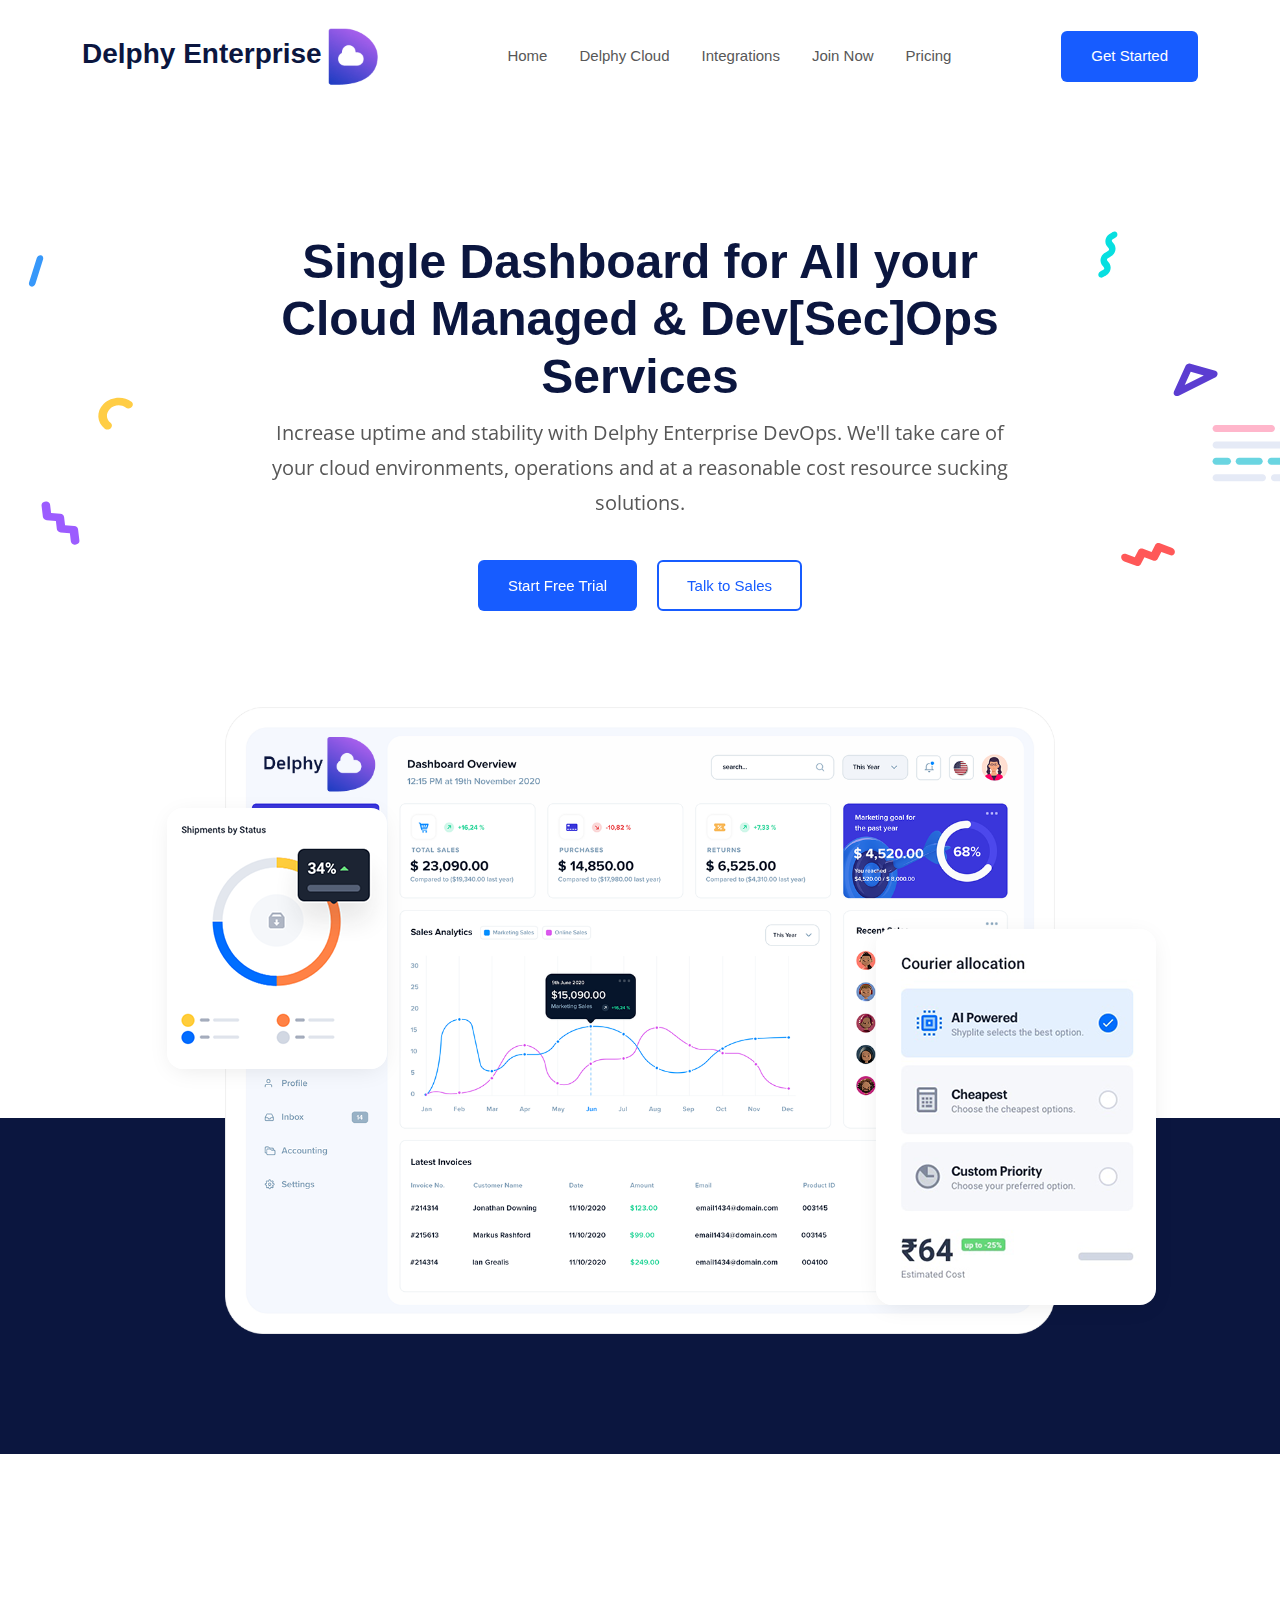
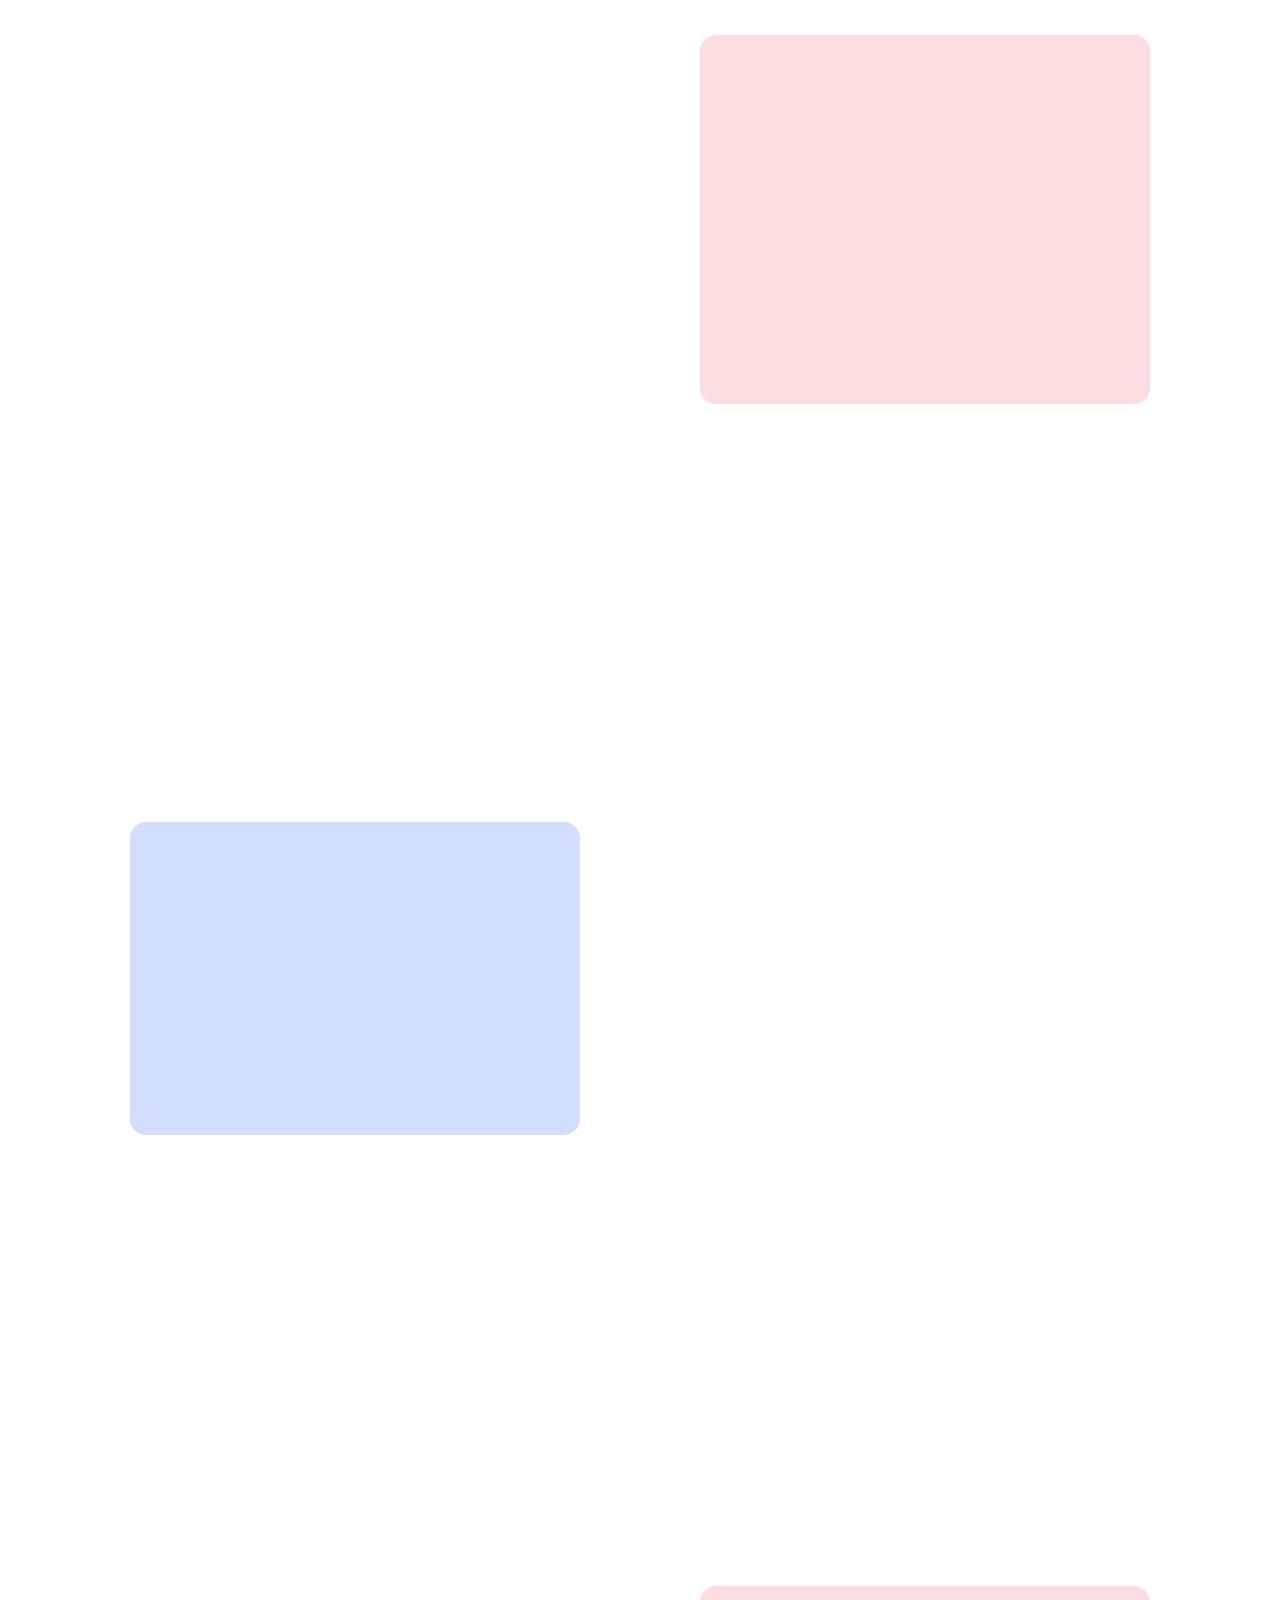
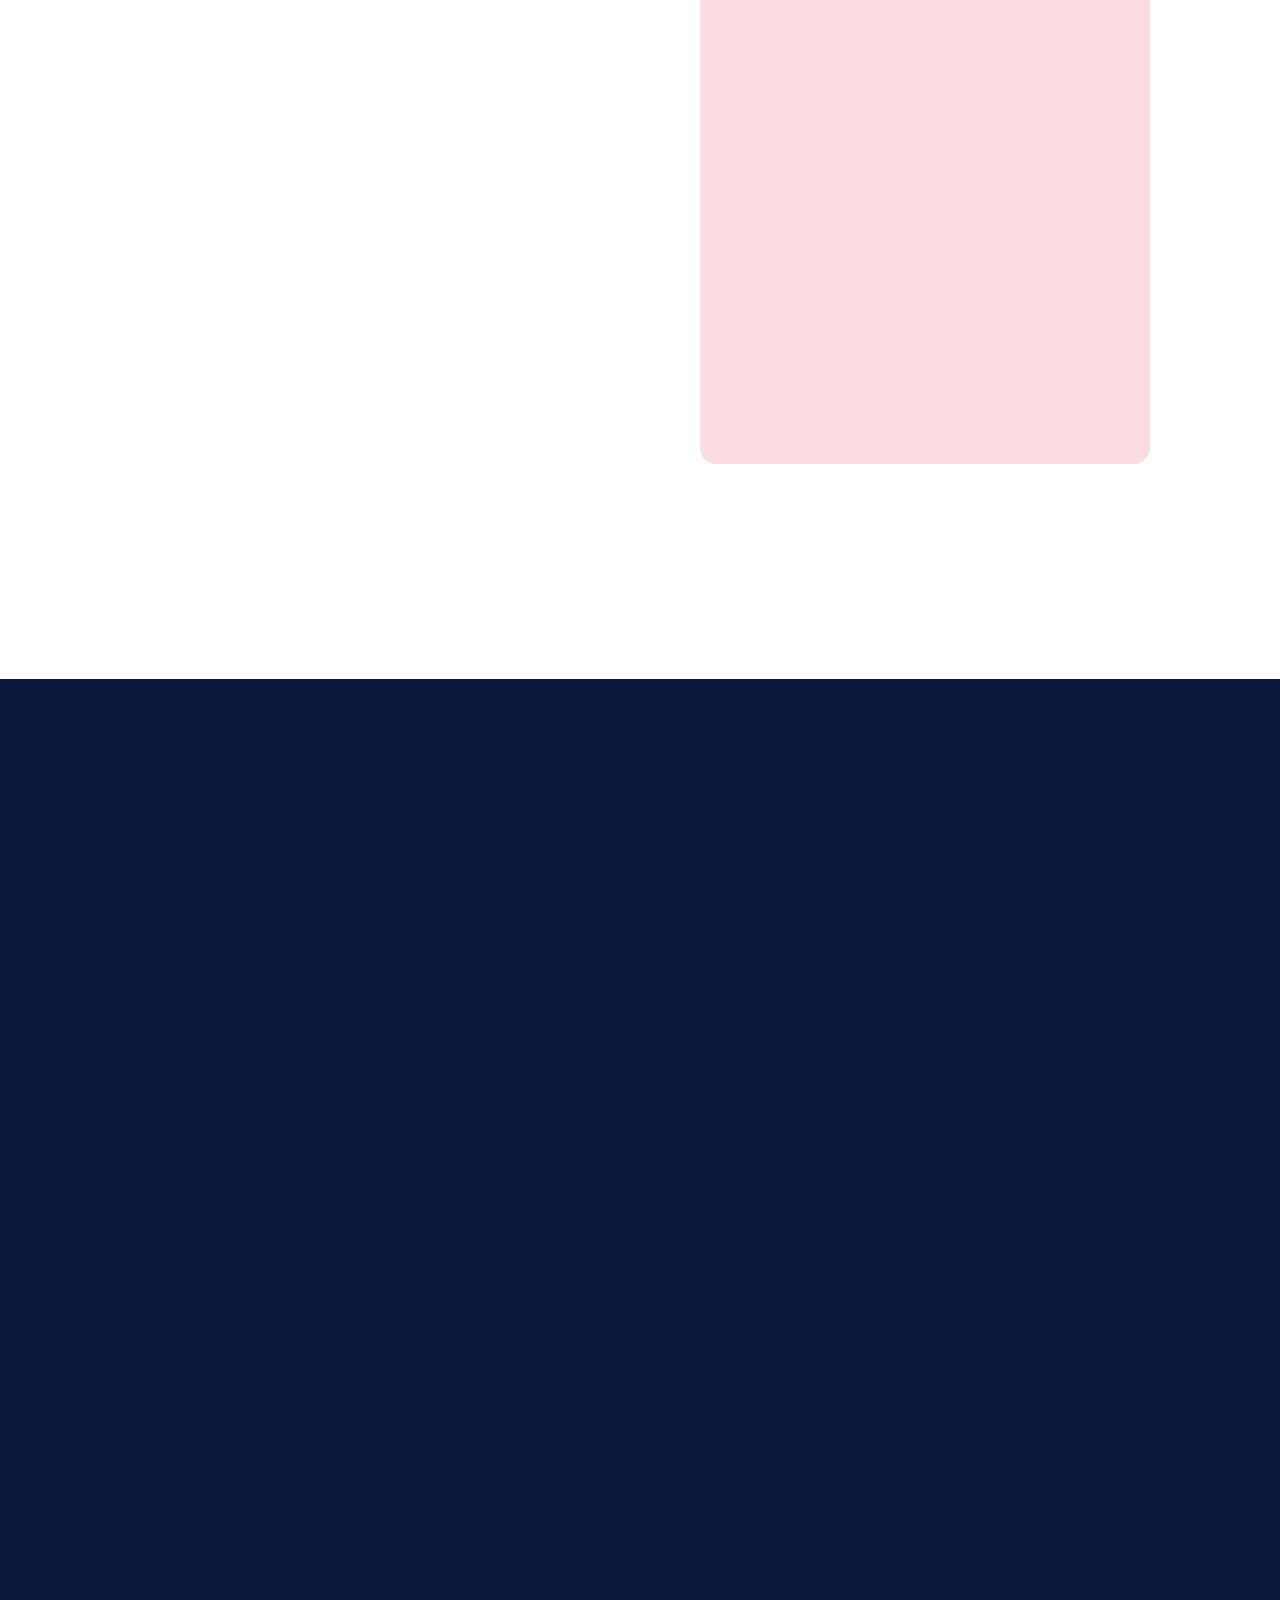
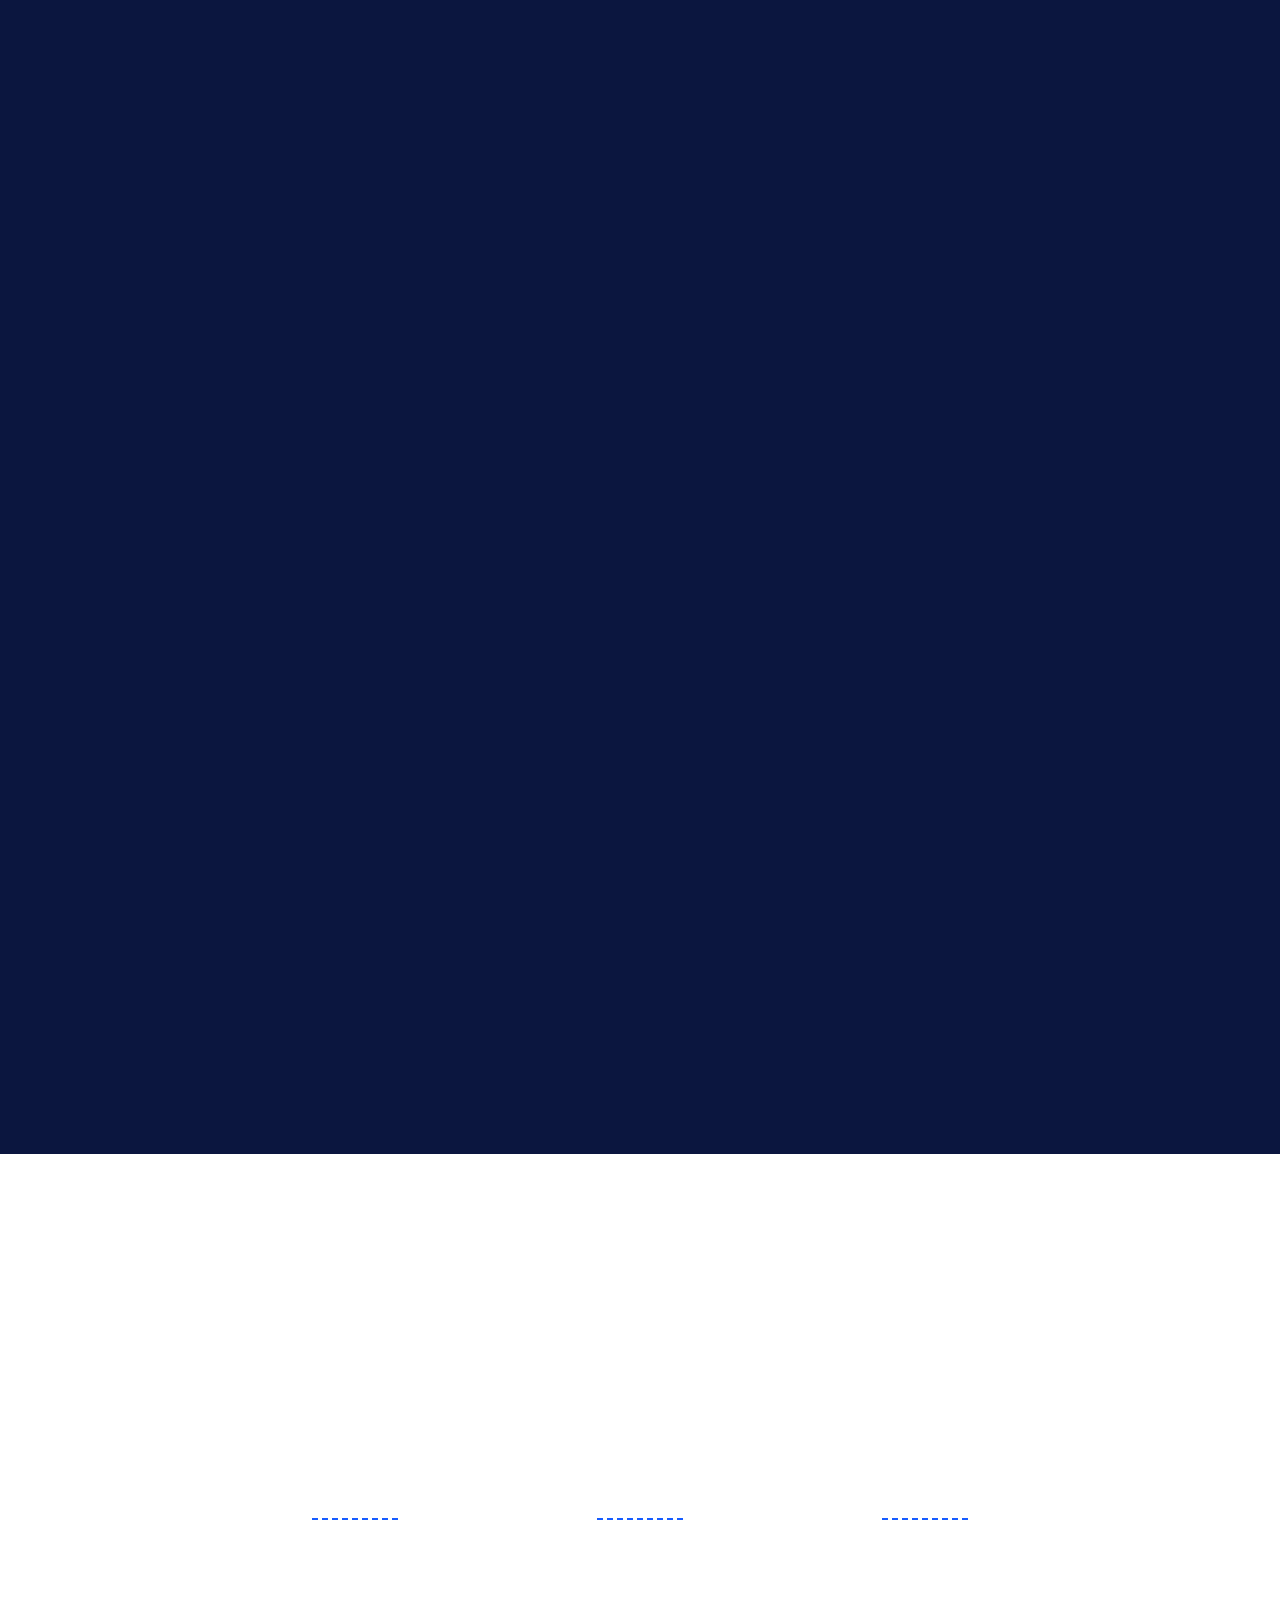
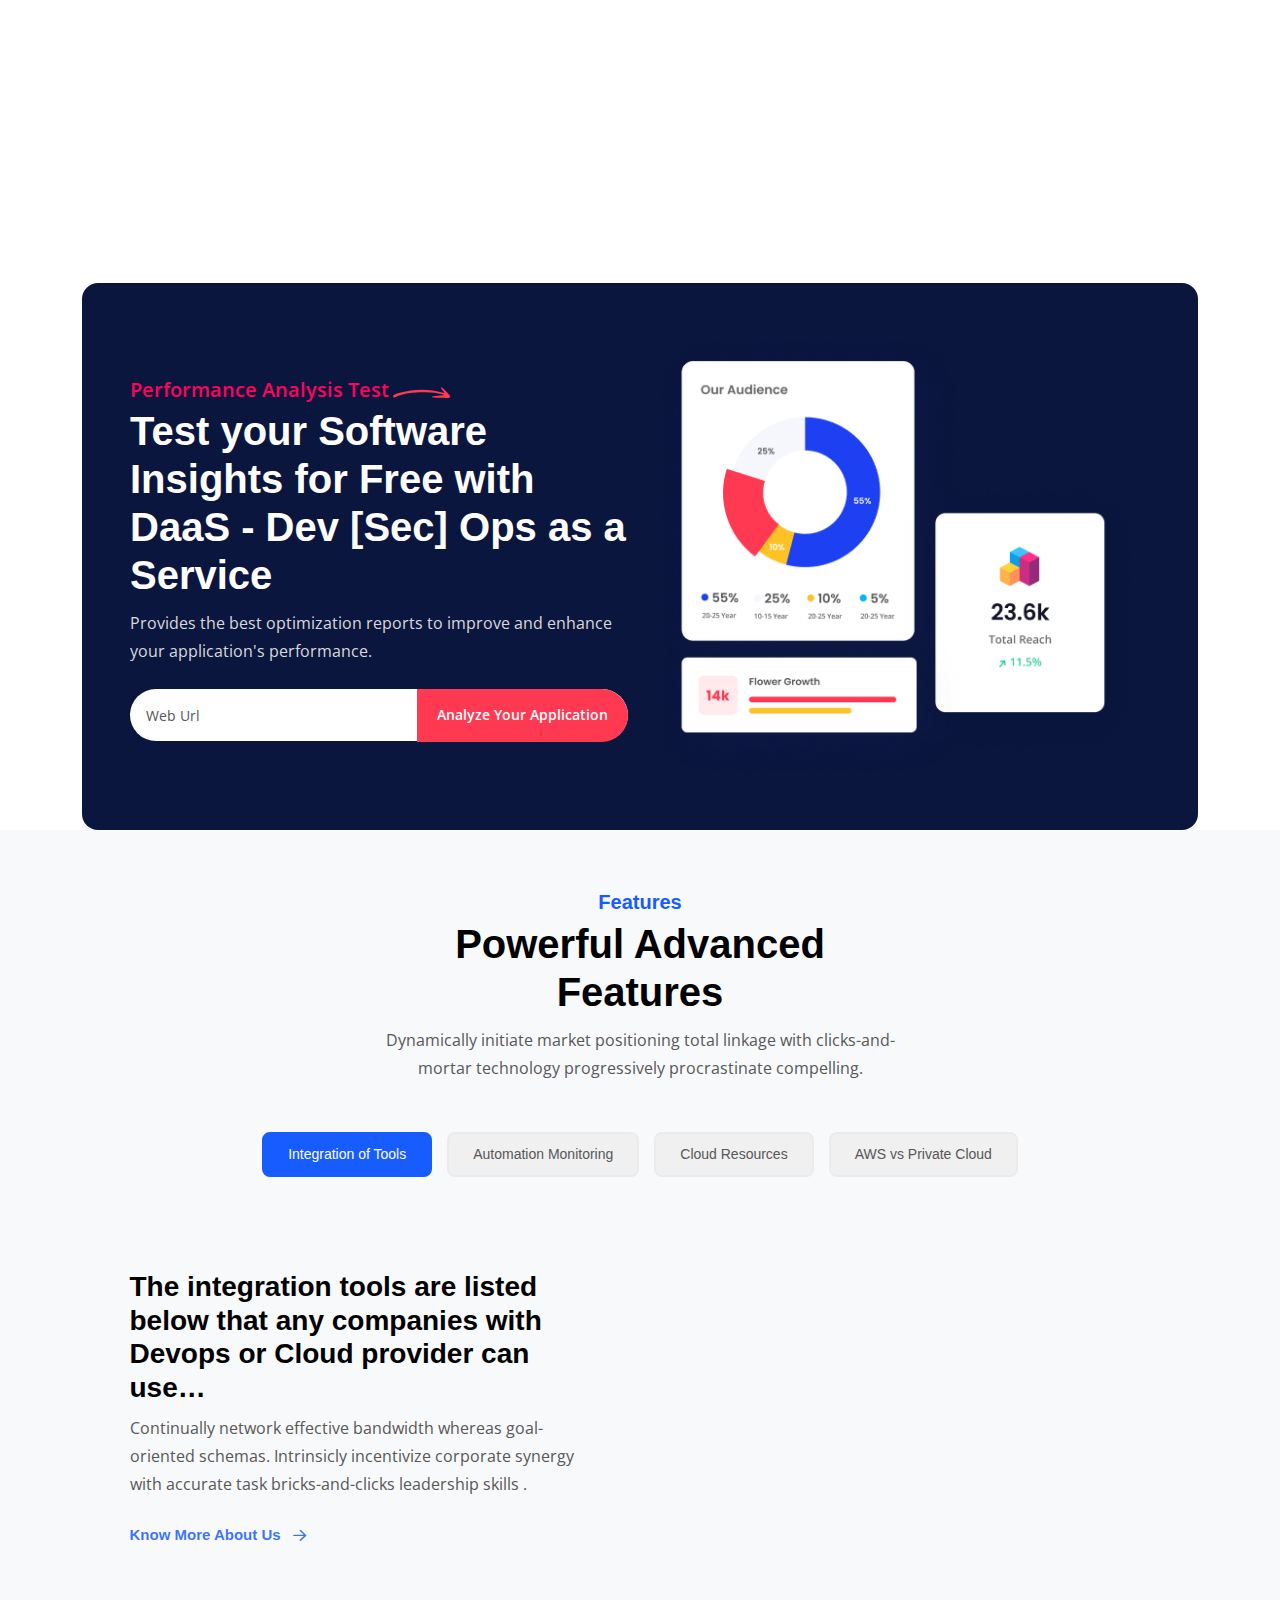
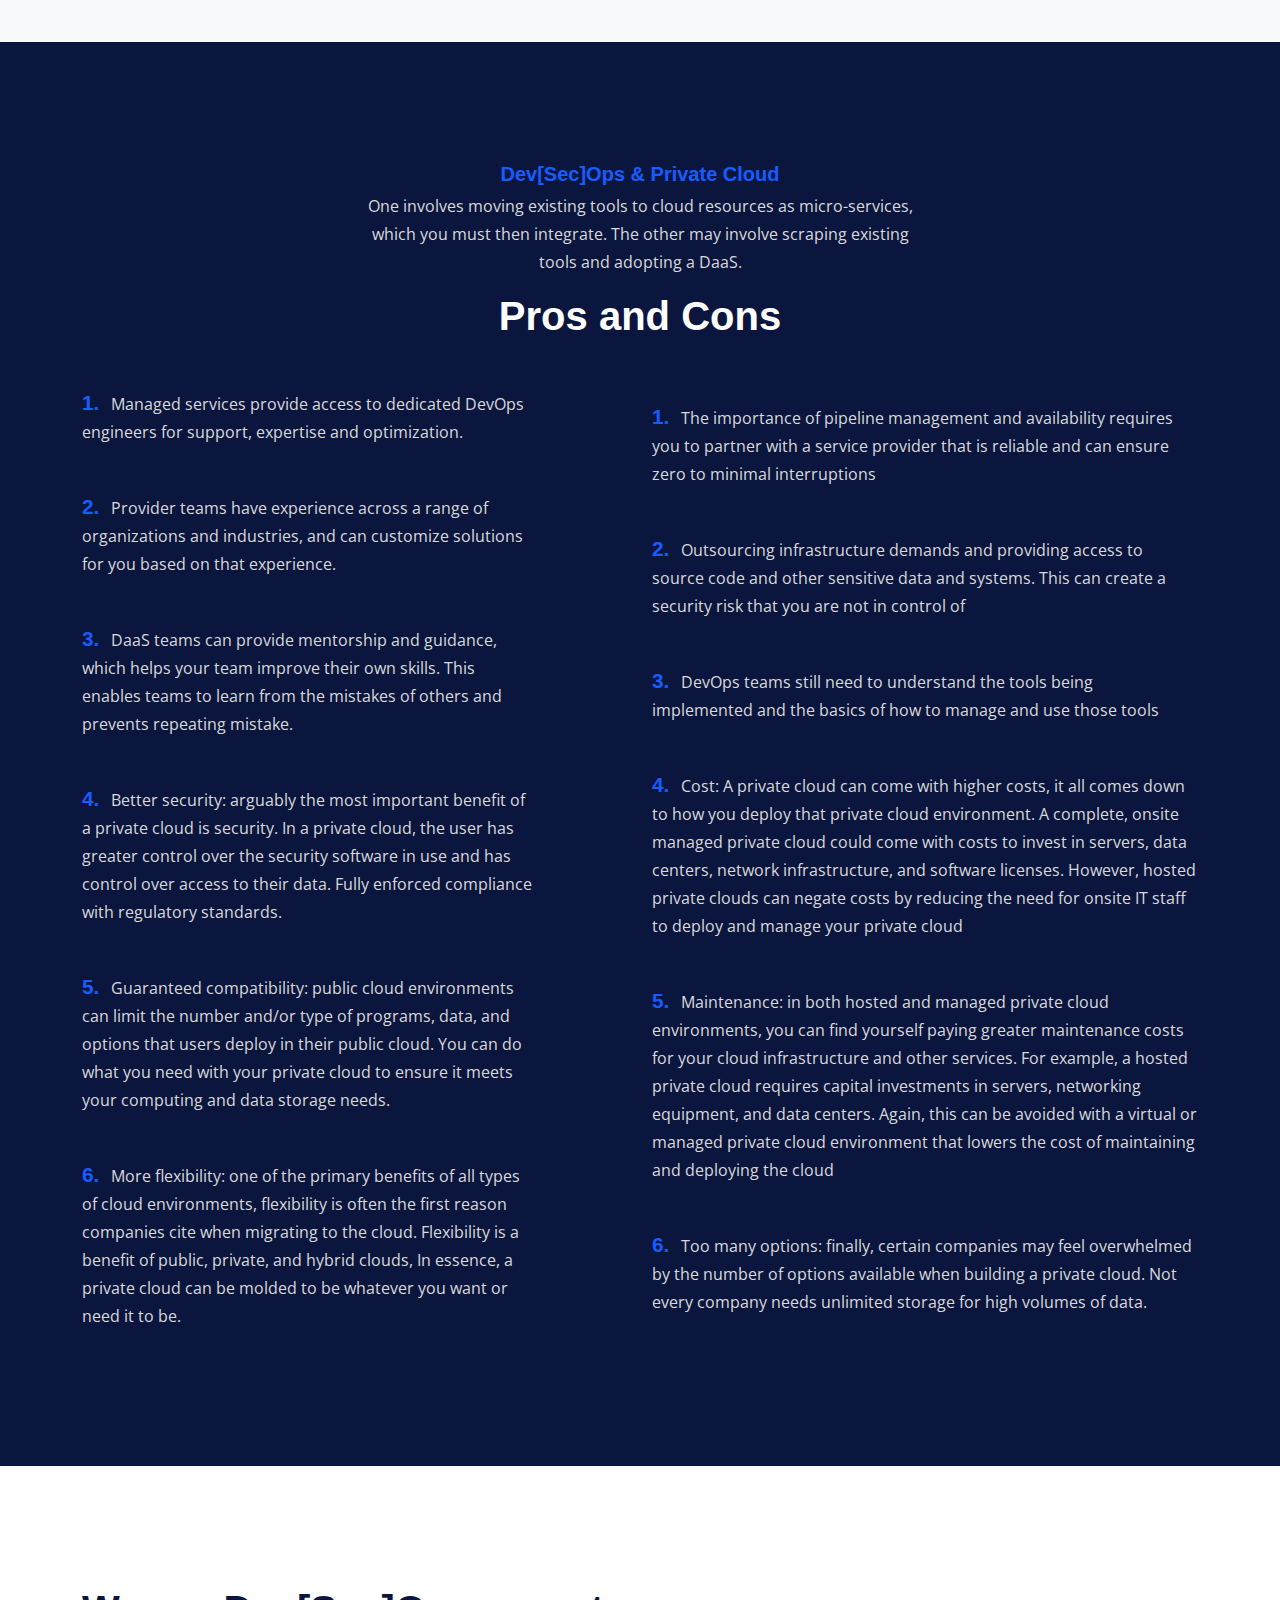
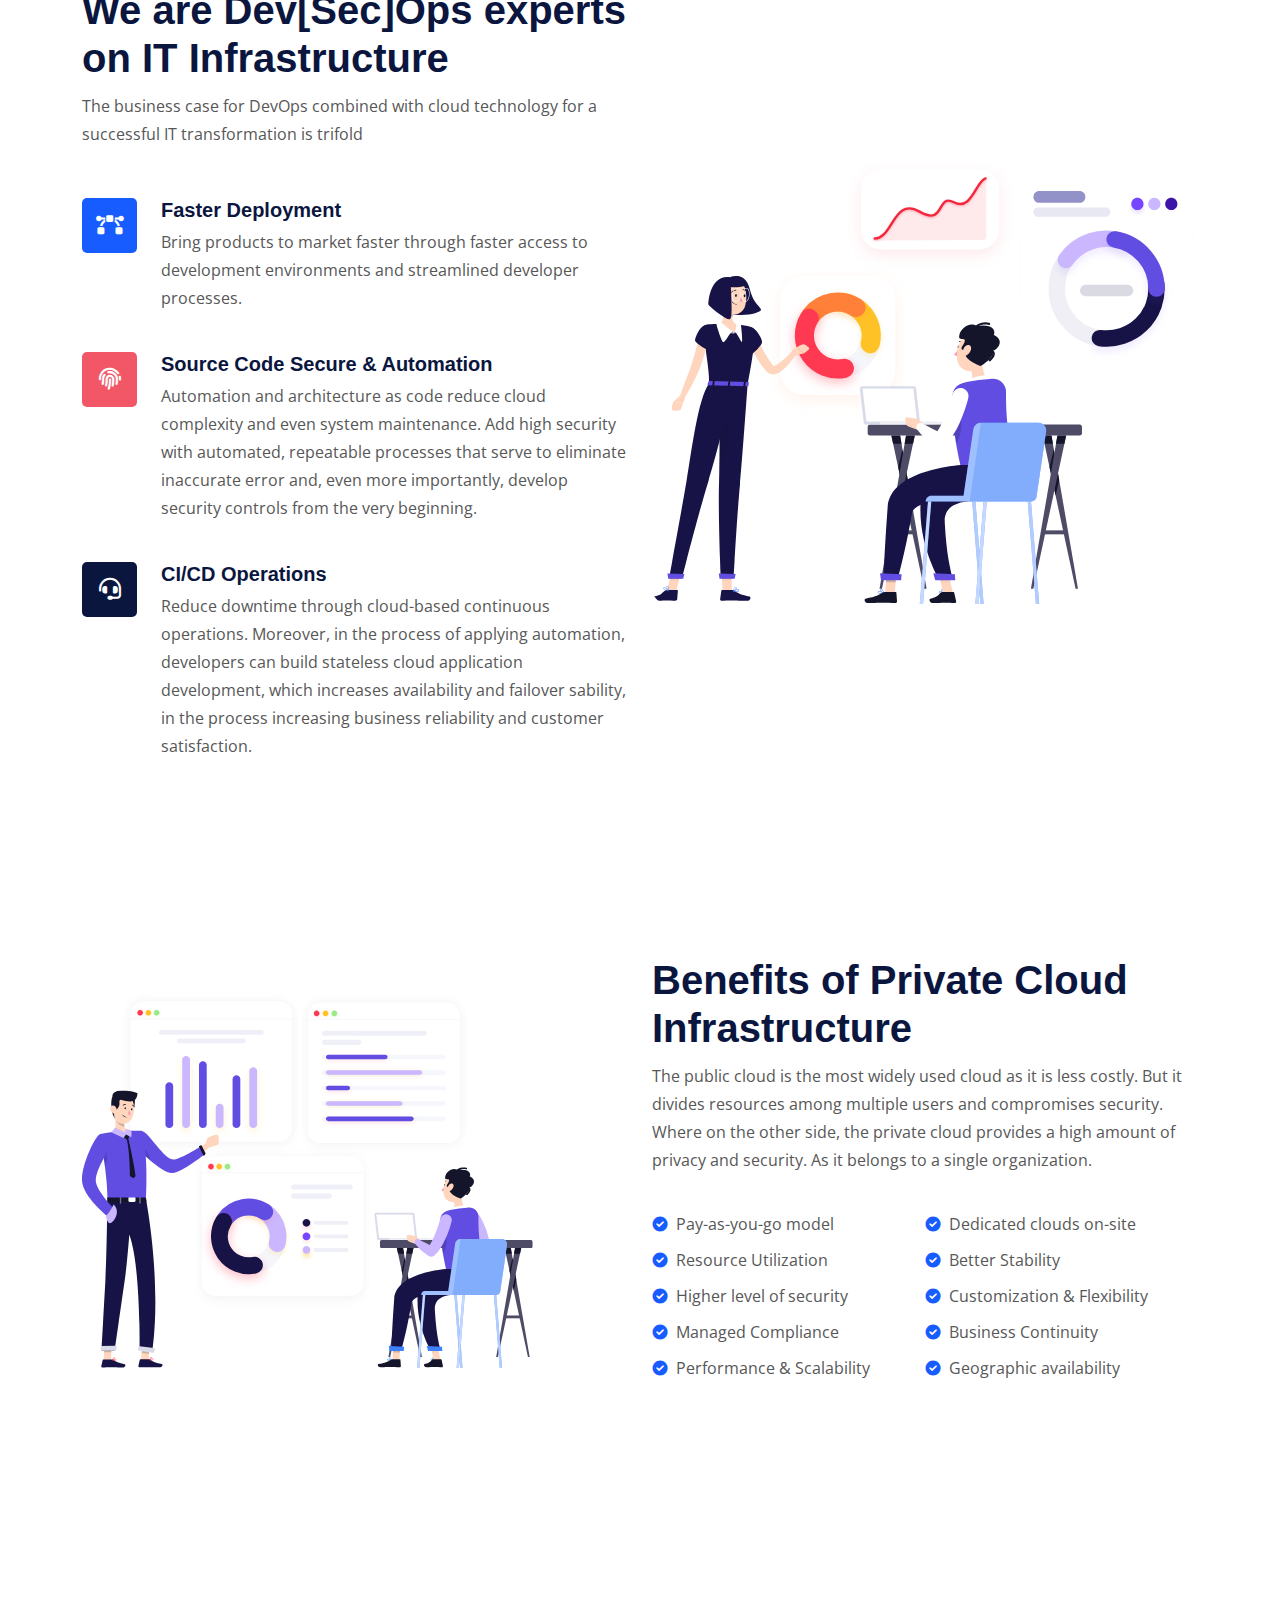
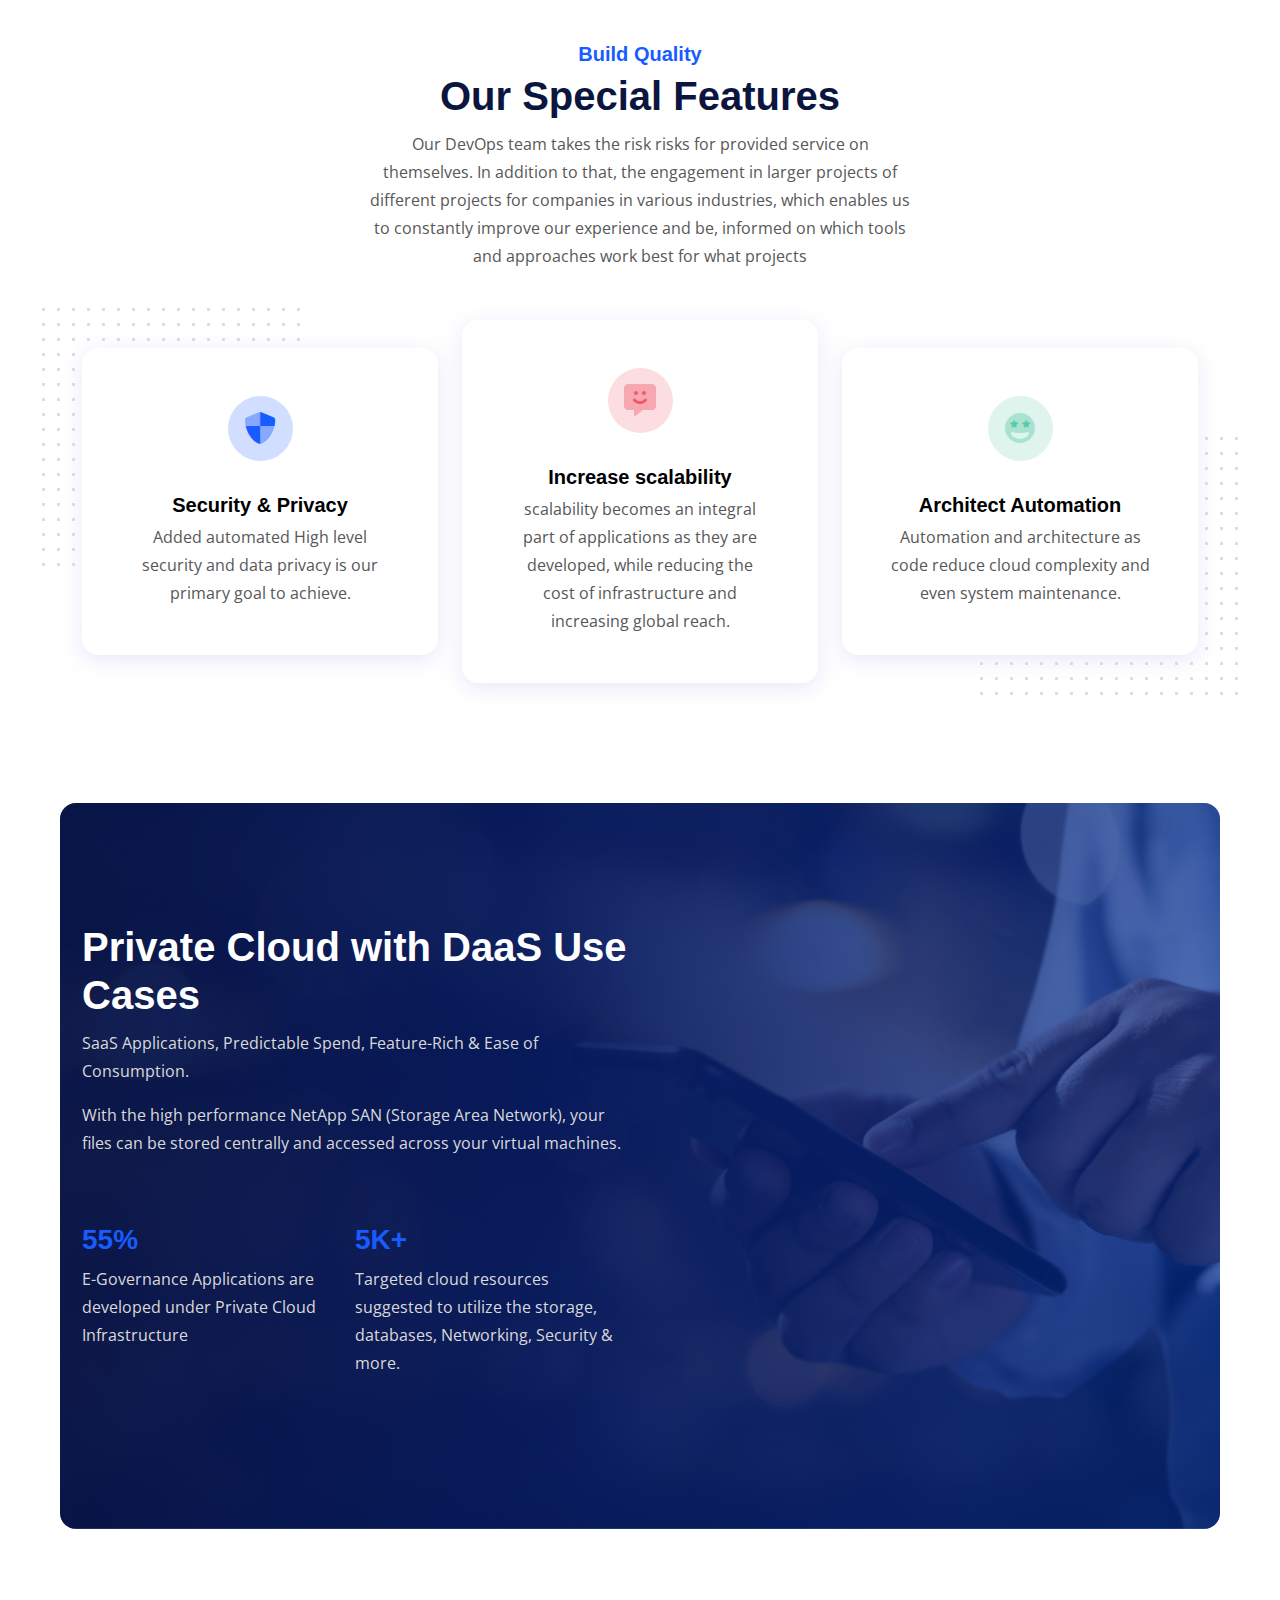
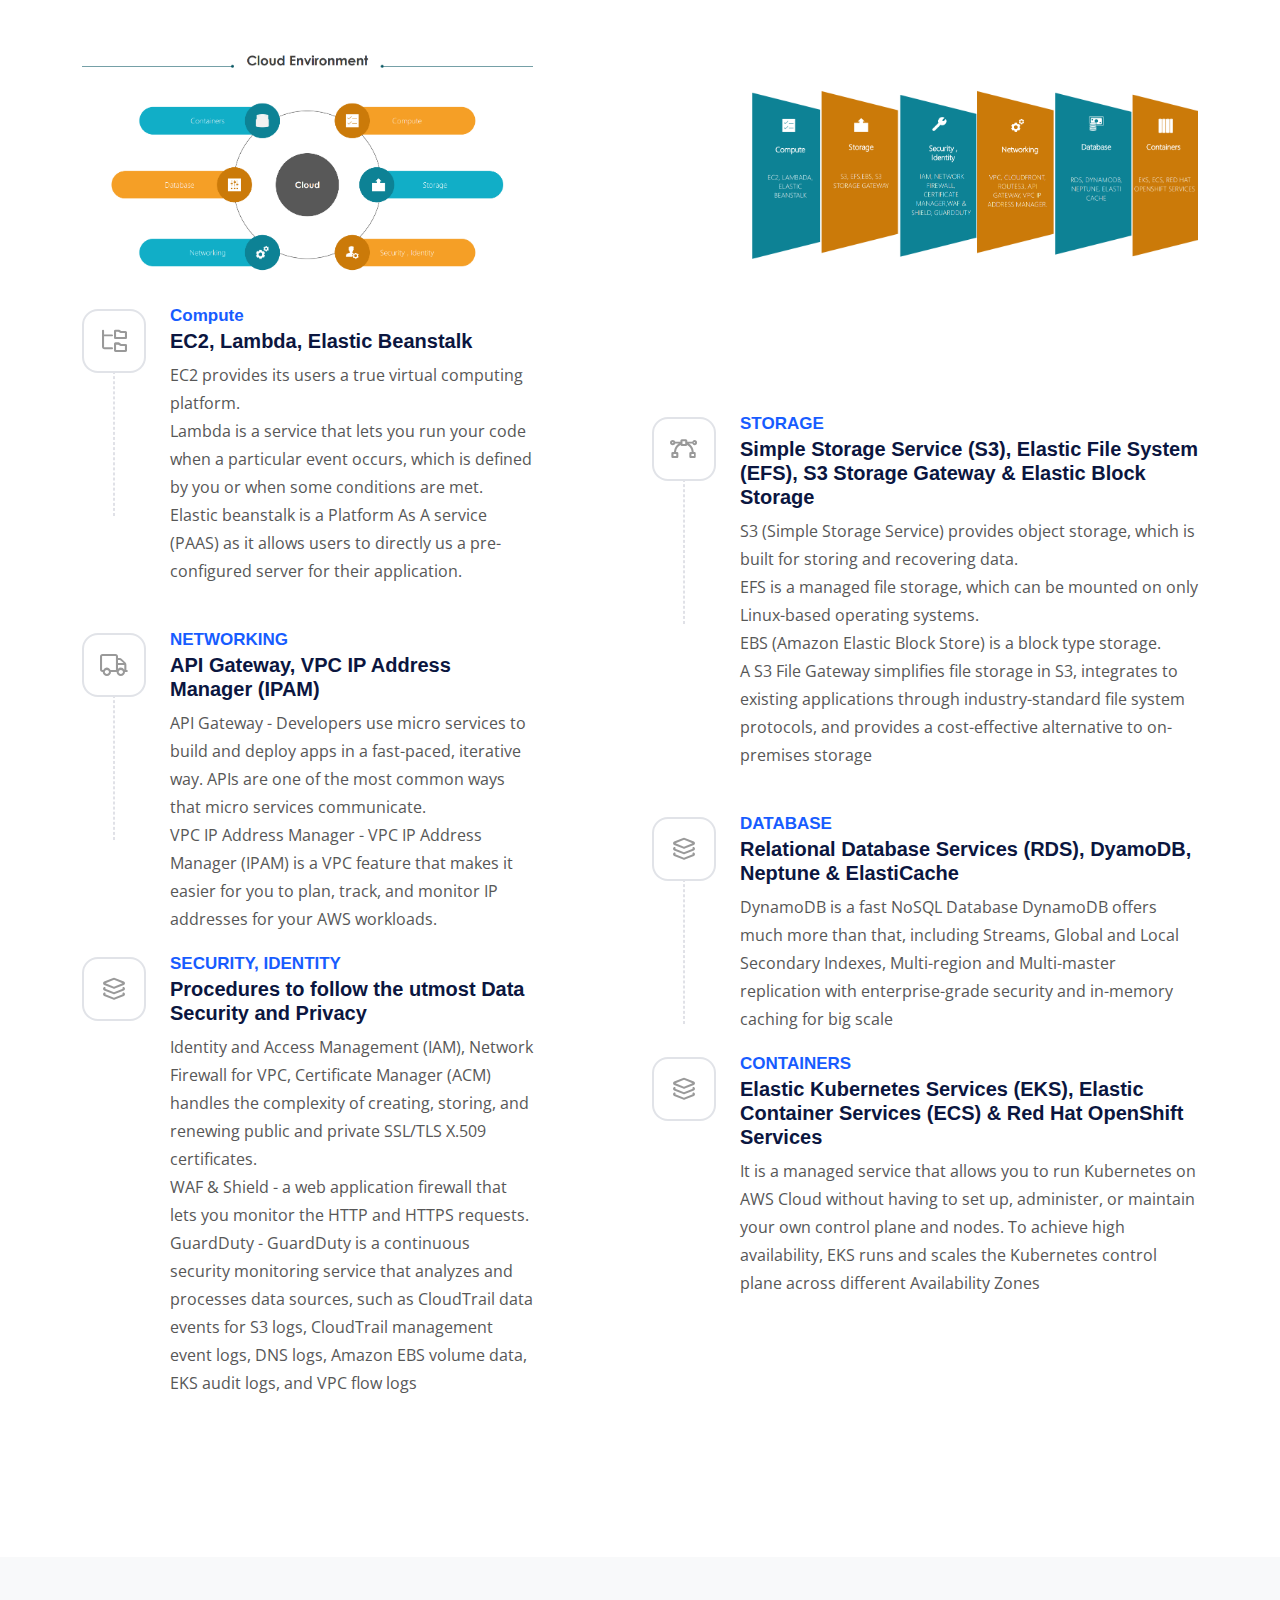
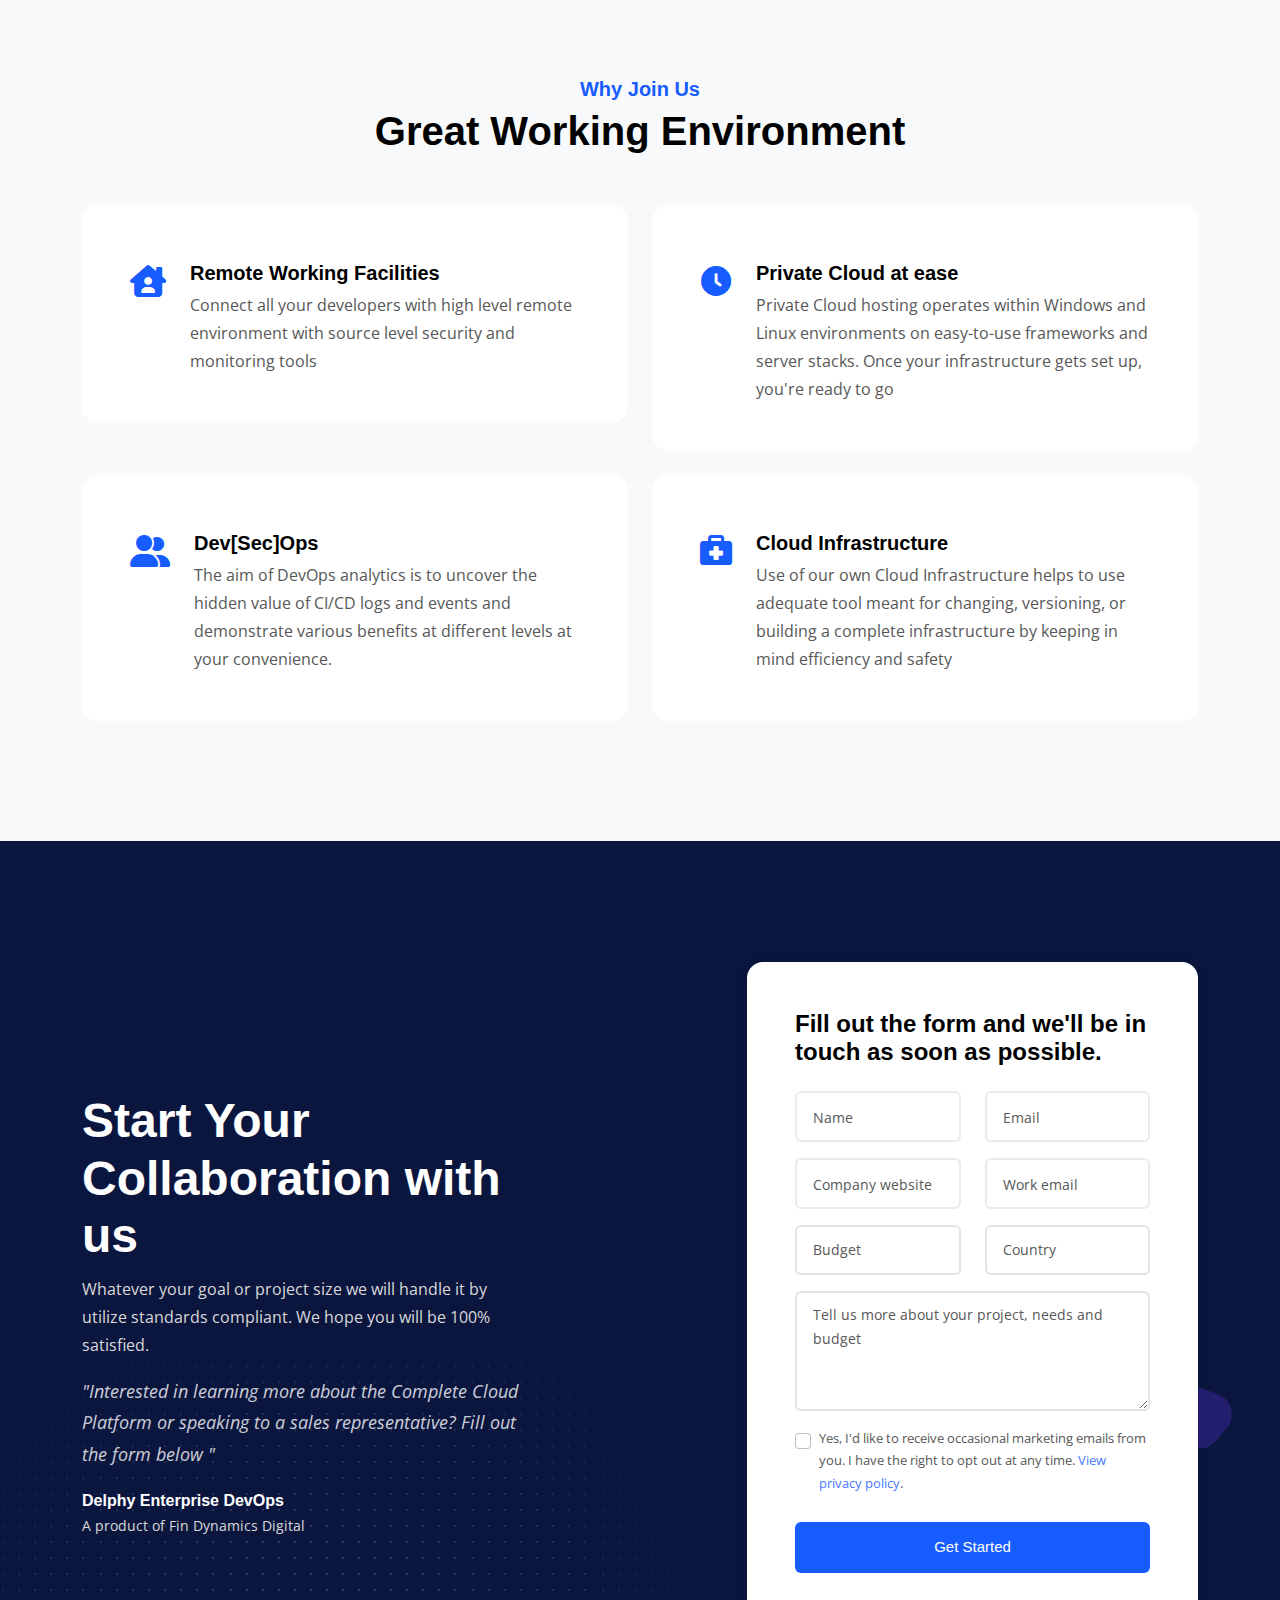
==== commit a012d945: "update with integrations of all" ====
--- a/index.html
+++ b/index.html
@@ -70,12 +70,42 @@
                         <span class="far fa-bars" data-bs-toggle="offcanvas" data-bs-target="#offcanvasWithBackdrop" aria-controls="offcanvasWithBackdrop"></span>
                     </a>
                     <div class="clearfix"></div>
+                    <div class="collapse navbar-collapse justify-content-center">
+                        <ul class="nav col-12 col-md-auto justify-content-center main-menu">
+                            <li class="nav-item">
+                                <a class="nav-link" href="index.html" role="button" aria-expanded="false">
+                                    Home
+                                </a>
+                            </li>
+                            <li class="nav-item">
+                                <a class="nav-link" href="delphy-cloud.html" role="button" aria-expanded="false">
+                                    Delphy Cloud
+                                </a>
+                            </li>
+                            <li class="nav-item">
+                                <a class="nav-link" href="integration.html" role="button" aria-expanded="false">
+                                    Integrations
+                                </a>
+                            </li>
+                            <li class="nav-item">
+                                <a class="nav-link" href="join.html" role="button" aria-expanded="false">
+                                    Join Now
+                                </a>
+                            </li>
+                            <li class="nav-item">
+                                <a class="nav-link" href="pricing.html" role="button" aria-expanded="false">
+                                    Pricing
+                                </a>
+                            </li>
+                        </ul>
+                    </div>
                     <div class="action-btns text-end me-5 me-lg-0 d-none d-md-block d-lg-block">
                         <a href="#requestdemo" class="btn btn-primary">Get Started</a>
                     </div>
                 </div>
             </nav>
         </header>
+
 
         <!--hero section start-->
         <section class="hero-section ptb-120 position-relative overflow-hidden" style="background: url('assets/img/shape/color-particles-2.svg')no-repeat center top">
@@ -252,90 +282,6 @@
             </div>
         </section>
         <!--feature section end-->
-
-        <!--feature promo section start-->
-        <section class="feature-promo ptb-60 bg-light">
-            <div class="container">
-                <div class="row justify-content-center">
-                    <div class="col-lg-6 col-md-10">
-                        <div class="section-heading text-center">
-                            <h2>With all the Features You Need with own Private Cloud</h2>
-                            <p>A private cloud belongs to a single business or company. It allows businesses to use their own infrastructure.</p>
-                        </div>
-                    </div>
-                </div>
-                <div class="row justify-content-center">
-                    <div class="col-lg-4 col-md-6">
-                        <div class="single-feature-promo p-lg-5 p-4 text-center mt-3">
-                            <div class="feature-icon icon-center pb-5 rounded-custom bg-primary">
-                                <i class="fal fa-layer-group fa-2x text-white"></i>
-                            </div>
-                            <div class="feature-info-wrap">
-                                <h3 class="h5">Private Cloud Infrastructure</h3>
-                                <p class="pjus">This infrastructure might host to the company itself or anywhere externally. The server of a private cloud is secure. Organizations can predicate bottlenecks and server downtime. All IT services such as data storage, security,
-                                    and backup are belong to only one dedicated organization.</p>
-                            </div>
-                        </div>
-                    </div>
-                    <div class="col-lg-4 col-md-6">
-                        <div class="single-feature-promo p-lg-5 p-4 text-center mt-3">
-                            <div class="feature-icon icon-center pb-5 rounded-custom bg-danger">
-                                <i class="fal fa-shield-check fa-2x text-white"></i>
-                            </div>
-                            <div class="feature-info-wrap">
-                                <h3 class="h5">Highly Secure</h3>
-                                <p class="pjusp">One of the major advantages offered by the private cloud is a higher level of security. And the security of data is what matters for the user. According to one research, 90 percent of IT professionals are concerned about
-                                    data and application security in public clouds</p>
-                            </div>
-                        </div>
-                    </div>
-                    <div class="col-lg-4 col-md-6">
-                        <div class="single-feature-promo p-lg-5 p-4 text-center mt-3">
-                            <div class="feature-icon icon-center pb-5 rounded-custom bg-dark">
-                                <i class="fal fa-code fa-2x text-white"></i>
-                            </div>
-                            <div class="feature-info-wrap">
-                                <h3 class="h5">Fast Performance &amp; Development</h3>
-                                <p class="pjus">Due to virtualization resources are not physically limited in a private cloud. And, we can manage on higher demand with better scalability and performance. It provides elasticity for managing the isolation of single-tenant
-                                    servers
-                                </p>
-                            </div>
-                        </div>
-                    </div>
-                </div>
-                <div class="row pt-lg-5 pt-3">
-                    <div class="col-lg-6 mt-4">
-                        <div class="position-relative d-flex flex-column h-100 flex-wrap bg-danger-soft p-5 rounded-custom">
-                            <div class="cta-left-info mb-2">
-                                <h5>Utilize your software data</h5>
-                                <p>Introduce refined DevOps model with appropriate technology stack and automation tools. </p>
-                            </div>
-                            <div class="mt-auto">
-                                <a href="#requestdemo" class="btn btn-outline-primary btn-sm">Start For Free</a>
-                            </div>
-                            <div class="cta-img position-absolute right-0 bottom-0">
-                                <img src="assets/img/cta-img-1.png" alt="cta img" class="img-fluid">
-                            </div>
-                        </div>
-                    </div>
-                    <div class="col-lg-6 mt-4">
-                        <div class="position-relative d-flex flex-column h-100 flex-wrap bg-primary-soft p-5 rounded-custom">
-                            <div class="cta-left-info mb-2">
-                                <h5>Get real time updated anytime</h5>
-                                <p>Understand your operational goals and assess existing work processes and team dynamics to gauge DevOps capabilities. </p>
-                            </div>
-                            <div class="mt-auto">
-                                <a href="#requestdemo" class="btn btn-outline-primary btn-sm">Start For Free</a>
-                            </div>
-                            <div class="cta-img position-absolute right-0 bottom-0">
-                                <img src="assets/img/cta-img-2.png" alt="cta img" class="img-fluid">
-                            </div>
-                        </div>
-                    </div>
-                </div>
-            </div>
-        </section>
-        <!--feature promo section end-->
 
         <!--feature service grid section start-->
         <section class="feature-section ptb-120 bg-dark text-white ">
@@ -572,360 +518,6 @@
             </div>
         </section>
         <!-- Newsletter End -->
-
-
-        <!--integration section start-->
-        <section class="integration-section  ptb-120">
-            <div class="container">
-                <div class="row align-items-center justify-content-lg-between">
-                    <div class="col-lg-6 col-md-12">
-                        <div class="section-heading">
-                            <h4 class="h5 text-primary">Integration</h4>
-                            <h2>We Collaborate with Top Software DevOps Companies</h2>
-                            <p>Dynamically pursue convergence rather than 24/7 process improvements develop end-to-end customer service action items.</p>
-                        </div>
-                    </div>
-                    <div class="col-lg-4 col-md-12">
-                        <div class="text-lg-end mb-5 mb-lg-0">
-                            <a href="#" class="btn btn-primary">View All Integrations</a>
-                        </div>
-                    </div>
-                </div>
-                <div class="row">
-                    <div class="col-12">
-                        <div class="integration-wrapper position-relative w-100">
-                            <!--animated shape start-->
-                            <ul class="position-absolute animate-element parallax-element shape-service z--1">
-                                <li class="layer" data-depth="0.03">
-                                    <img src="assets/img/shape/dot-dot-wave-shape.svg" alt="shape" class="img-fluid position-absolute color-shape-3">
-                                </li>
-                                <li class="layer" data-depth="0.03">
-                                    <img src="assets/img/color-shape/feature-3.svg" alt="shape" class="img-fluid position-absolute color-shape-3">
-                                </li>
-                            </ul>
-                            <!--animated shape end-->
-                            <ul class="integration-list list-unstyled mb-0">
-                                <li>
-                                    <div class="single-integration">
-                                        <img src="assets/img/integations/7.png" alt="integration" class="img-fluid">
-                                        <h6 class="mb-0 mt-4">AWS</h6>
-                                    </div>
-                                </li>
-                                <li>
-                                    <div class="single-integration">
-                                        <img src="assets/img/integations/figma.png" alt="integration" class="img-fluid">
-                                        <h6 class="mb-0 mt-4">Figma</h6>
-                                    </div>
-                                </li>
-                                <li>
-                                    <div class="single-integration">
-                                        <img src="assets/img/integations/vs_code.png" alt="integration" class="img-fluid">
-                                        <h6 class="mb-0 mt-4">Visual Studio</h6>
-                                    </div>
-                                </li>
-                                <li>
-                                    <div class="single-integration">
-                                        <img src="assets/img/integations/sales-force.png" alt="integration" class="img-fluid">
-                                        <h6 class="mb-0 mt-4">Sales Force</h6>
-                                    </div>
-                                </li>
-                                <li>
-                                    <div class="single-integration">
-                                        <img src="assets/img/integations/atlassian.png" alt="integration" class="img-fluid">
-                                        <h6 class="mb-0 mt-4">Atlassian</h6>
-                                    </div>
-                                </li>
-                                <li>
-                                    <div class="single-integration">
-                                        <img src="assets/img/integations/dropbox-2.png" alt="integration" class="img-fluid">
-                                        <h6 class="mb-0 mt-4">DropBox</h6>
-                                    </div>
-                                </li>
-                                <li>
-                                    <div class="single-integration">
-                                        <img src="assets/img/integations/dynamic-365.png" alt="integration" class="img-fluid">
-                                        <h6 class="mb-0 mt-4">Microsoft Azure</h6>
-                                    </div>
-                                </li>
-                                <li>
-                                    <div class="single-integration">
-                                        <img src="assets/img/integations/Jenkins.png" alt="integration" class="img-fluid">
-                                        <h6 class="mb-0 mt-4">Jenkins</h6>
-                                    </div>
-                                </li>
-                                <li>
-                                    <div class="single-integration">
-                                        <img src="assets/img/integations/3.png" alt="integration" class="img-fluid">
-                                        <h6 class="mb-0 mt-4">Spinnaker</h6>
-                                    </div>
-                                </li>
-                                <li>
-                                    <div class="single-integration">
-                                        <img src="assets/img/integations/google-icon.png" alt="integration" class="img-fluid">
-                                        <h6 class="mb-0 mt-4">Google</h6>
-                                    </div>
-                                </li>
-
-                                <li>
-                                    <div class="single-integration">
-                                        <img src="assets/img/integations/slack.png" alt="integration" class="img-fluid">
-                                        <h6 class="mb-0 mt-4">Slack</h6>
-                                    </div>
-                                </li>
-
-                                <li>
-                                    <div class="single-integration">
-                                        <img src="assets/img/integations/google-analytics.png" alt="integration" class="img-fluid">
-                                        <h6 class="mb-0 mt-4">Google Analytics</h6>
-                                    </div>
-                                </li>
-
-                                <li>
-                                    <div class="single-integration">
-                                        <img src="assets/img/integations/GCP.png" alt="integration" class="img-fluid">
-                                        <h6 class="mb-0 mt-4">GCP</h6>
-                                    </div>
-                                </li>
-
-                                <li>
-                                    <div class="single-integration">
-                                        <img src="assets/img/integations/hubspot.png" alt="integration" class="img-fluid">
-                                        <h6 class="mb-0 mt-4">Hub Spot</h6>
-                                    </div>
-                                </li>
-
-                                <li>
-                                    <div class="single-integration">
-                                        <img src="assets/img/integations/Terraform.png" alt="integration" class="img-fluid">
-                                        <h6 class="mb-0 mt-4">Terraform</h6>
-                                    </div>
-                                </li>
-                                <li>
-                                    <div class="single-integration">
-                                        <img src="assets/img/integations/GitPod.png" alt="integration" class="img-fluid">
-                                        <h6 class="mb-0 mt-4">GitPod</h6>
-                                    </div>
-                                </li>
-                                <li>
-                                    <div class="single-integration">
-                                        <img src="assets/img/integations/docker.png" alt="integration" class="img-fluid">
-                                        <h6 class="mb-0 mt-4">Docker</h6>
-                                    </div>
-                                </li>
-                                <li>
-                                    <div class="single-integration">
-                                        <img src="assets/img/integations/5.png" alt="integration" class="img-fluid">
-                                        <h6 class="mb-0 mt-4">GitHub</h6>
-                                    </div>
-                                </li>
-                                <li>
-                                    <div class="single-integration">
-                                        <img src="assets/img/integations/dc.png" alt="integration" class="img-fluid">
-                                        <h6 class="mb-0 mt-4">Delphy Enterprise</h6>
-                                    </div>
-                                </li>
-                                <li>
-                                    <div class="single-integration">
-                                        <img src="assets/img/integations/Jira.png" alt="integration" class="img-fluid">
-                                        <h6 class="mb-0 mt-4">Jira</h6>
-                                    </div>
-                                </li>
-                                <li>
-                                    <div class="single-integration">
-                                        <img src="assets/img/integations/Selenium.png" alt="integration" class="img-fluid">
-                                        <h6 class="mb-0 mt-4">Selenium</h6>
-                                    </div>
-                                </li>
-                                <li>
-                                    <div class="single-integration">
-                                        <img src="assets/img/integations/SonarQube.png" alt="integration" class="img-fluid">
-                                        <h6 class="mb-0 mt-4"> SonarQube</h6>
-                                    </div>
-                                </li>
-                                <li>
-                                    <div class="single-integration">
-                                        <img src="assets/img/integations/cucumber.png" alt="integration" class="img-fluid">
-                                        <h6 class="mb-0 mt-4"> Cucumber</h6>
-                                    </div>
-                                </li>
-                                <li>
-                                    <div class="single-integration">
-                                        <img src="assets/img/integations/kubernetes.png" alt="integration" class="img-fluid">
-                                        <h6 class="mb-0 mt-4"> Kubernetes</h6>
-                                    </div>
-                                </li>
-
-                            </ul>
-                        </div>
-                    </div>
-                </div>
-            </div>
-        </section>
-        <!--integration section end-->
-
-        <!-- Newsletter Start -->
-        <section class="digi-news-letter">
-            <div class="container">
-                <div class="bg-dark text-light rounded-custom p-4 p-md-5 p-lg-5">
-                    <div class="row align-items-center">
-                        <div class="col-lg-12 col-md-12">
-                            <img src="assets/img/part01.png" alt="integration" class="img-fluid">
-                        </div>
-                        <!-- <div class="col-lg-6 col-md-12">
-                            <img src="assets/img/part02.png" alt="integration" class="img-fluid">
-                        </div> -->
-                    </div>
-                </div>
-            </div>
-        </section>
-        <!-- Newsletter End -->
-        <!-- Newsletter Start -->
-        <section class="digi-news-letter ptb-60">
-            <div class="container">
-                <div class="bg-dark text-light rounded-custom p-4 p-md-5 p-lg-5">
-                    <div class="row align-items-center">
-                        <div class="col-lg-12 col-md-12">
-                            <img src="assets/img/part02.png" alt="integration" class="img-fluid">
-                        </div>
-                        <!-- <div class="col-lg-6 col-md-12">
-                            <img src="assets/img/part02.png" alt="integration" class="img-fluid">
-                        </div> -->
-                    </div>
-                </div>
-            </div>
-        </section>
-        <!-- Newsletter End -->
-
-
-        <!--page header section start-->
-        <section class="page-header position-relative overflow-hidden ptb-120 bg-dark" style="background: url('assets/img/page-header-bg.svg')no-repeat bottom left">
-            <div class="container">
-                <div class="row">
-                    <div class="col-lg-8 col-md-12">
-                        <h1 class="display-5 fw-bold">Our Featured Integrations</h1>
-                        <p class="lead">Seamlessly actualize client-based users after out-of-the-box value. Globally embrace strategic data through frictionless expertise.</p>
-                    </div>
-                </div>
-                <div class="bg-circle rounded-circle circle-shape-3 position-absolute bg-dark-light right-5"></div>
-            </div>
-        </section>
-        <!--page header section end-->
-
-
-        <!--integration section start-->
-        <section class="our-integration ptb-120 bg-light">
-            <div class="container">
-                <div class="position-relative w-100">
-                    <div class="row">
-                        <div class="col-lg-4 col-md-6">
-                            <a href="#" class="position-relative text-decoration-none connected-app-single bg-white border border-2 bg-white mt-0 mt-lg-0 mt-md-0 transition-base rounded-custom d-block overflow-hidden p-5">
-                                <div class="position-relative connected-app-content">
-                                    <div class="integration-logo bg-white rounded-circle p-2 d-inline-block">
-                                        <img src="assets/img/integations/1.png" width="40" alt="integration" class="img-fluid">
-                                    </div>
-                                    <h5>Terraform</h5>
-                                    <p class="mb-0 text-muted">Terraform is an adequate tool meant for changing, versioning, or building a complete infrastructure by keeping in mind efficiency and safety</p>
-                                </div>
-                            </a>
-                        </div>
-                        <div class="col-lg-4 col-md-6">
-                            <a href="#" class="position-relative text-decoration-none connected-app-single bg-white border border-2 bg-white mt-4 mt-lg-0 mt-md-0 transition-base rounded-custom d-block overflow-hidden p-5">
-                                <div class="position-relative connected-app-content">
-                                    <div class="integration-logo bg-white rounded-circle p-2 d-inline-block">
-                                        <img src="assets/img/integations/GitPod.png" width="40" alt="integration" class="img-fluid">
-                                    </div>
-                                    <h5>GitPod</h5>
-                                    <p class="mb-0 text-muted">GitPod - Gitpod = server-side-dev-envs + dev-env-as-code + pre-builds + IDE + collaboration</p>
-                                </div>
-                                <span class="badge position-absolute integration-badge bg-primary-soft px-3 py-2 text-primary">New</span>
-                            </a>
-                        </div>
-                        <div class="col-lg-4 col-md-6">
-                            <a href="#" class="position-relative text-decoration-none connected-app-single bg-white border border-2 bg-white mt-4 mt-lg-0 transition-base rounded-custom d-block overflow-hidden p-5">
-                                <div class="position-relative connected-app-content">
-                                    <div class="integration-logo bg-white rounded-circle p-2 d-inline-block">
-                                        <img src="assets/img/integations/3.png" width="40" alt="integration" class="img-fluid">
-                                    </div>
-                                    <h5>Spinnaker</h5>
-                                    <p class="mb-0 text-muted">Yet to be integrated</p>
-                                </div>
-                                <span class="badge position-absolute integration-badge bg-danger-soft px-3 py-2 text-danger">Premium</span>
-                            </a>
-                        </div>
-                        <div class="col-lg-4 col-md-6">
-                            <a href="#" class="position-relative text-decoration-none connected-app-single bg-white border border-2 bg-white mt-4 transition-base rounded-custom d-block overflow-hidden p-5">
-                                <div class="position-relative connected-app-content">
-                                    <div class="integration-logo bg-white rounded-circle p-2 d-inline-block">
-                                        <img src="assets/img/integations/4.png" width="40" alt="integration" class="img-fluid">
-                                    </div>
-                                    <h5>Jenkins</h5>
-                                    <p class="mb-0 text-muted">Yet to be integrated</p>
-                                </div>
-                                <span class="badge position-absolute integration-badge bg-success-soft px-3 py-2 text-success">Free</span>
-                            </a>
-                        </div>
-                        <div class="col-lg-4 col-md-6">
-                            <a href="#" class="position-relative text-decoration-none connected-app-single bg-white border border-2 bg-white mt-4 transition-base rounded-custom d-block overflow-hidden p-5">
-                                <div class="position-relative connected-app-content">
-                                    <div class="integration-logo bg-white rounded-circle p-2 d-inline-block">
-                                        <img src="assets/img/integations/5.png" width="40" alt="integration" class="img-fluid">
-                                    </div>
-                                    <h5>GitHub/BitBucket</h5>
-                                    <p class="mb-0 text-muted">Yet to be integrated</p>
-                                </div>
-                                <span class="badge position-absolute integration-badge bg-danger-soft px-3 py-2 text-danger">Premium</span>
-                            </a>
-                        </div>
-                        <div class="col-lg-4 col-md-6">
-                            <a href="#" class="position-relative text-decoration-none connected-app-single bg-white border border-2 bg-white mt-4 transition-base rounded-custom d-block overflow-hidden p-5">
-                                <div class="position-relative connected-app-content">
-                                    <div class="integration-logo bg-white rounded-circle p-2 d-inline-block">
-                                        <img src="assets/img/integations/6.png" width="40" alt="integration" class="img-fluid">
-                                    </div>
-                                    <h5>GitLabs</h5>
-                                    <p class="mb-0 text-muted">Yet to be integrated</p>
-                                </div>
-                            </a>
-                        </div>
-                        <div class="col-lg-4 col-md-6">
-                            <a href="#" class="position-relative text-decoration-none connected-app-single bg-white border border-2 bg-white mt-4 transition-base rounded-custom d-block overflow-hidden p-5">
-                                <div class="position-relative connected-app-content">
-                                    <div class="integration-logo bg-white rounded-circle p-2 d-inline-block">
-                                        <img src="assets/img/integations/7.png" width="40" alt="integration" class="img-fluid">
-                                    </div>
-                                    <h5>AWS/Azure</h5>
-                                    <p class="mb-0 text-muted">Yet to be integrated</p>
-                                </div>
-                            </a>
-                        </div>
-                        <div class="col-lg-4 col-md-6">
-                            <a href="#" class="position-relative text-decoration-none connected-app-single bg-white border border-2 bg-white mt-4 transition-base rounded-custom d-block overflow-hidden p-5">
-                                <div class="position-relative connected-app-content">
-                                    <div class="integration-logo bg-white rounded-circle p-2 d-inline-block">
-                                        <img src="assets/img/integations/8.png" width="40" alt="integration" class="img-fluid">
-                                    </div>
-                                    <h5>Digital Ocean</h5>
-                                    <p class="mb-0 text-muted">Yet to be integrated</p>
-                                </div>
-                            </a>
-                        </div>
-                        <div class="col-lg-4 col-md-6">
-                            <a href="#" class="position-relative text-decoration-none connected-app-single bg-white border border-2 bg-white mt-4 transition-base rounded-custom d-block overflow-hidden p-5">
-                                <div class="position-relative connected-app-content">
-                                    <div class="integration-logo bg-white rounded-circle p-2 d-inline-block">
-                                        <img src="assets/img/integations/9.png" width="40" alt="integration" class="img-fluid">
-                                    </div>
-                                    <h5>Wasabi/S3</h5>
-                                    <p class="mb-0 text-muted">Yet to be integrated</p>
-                                </div>
-                                <span class="badge position-absolute integration-badge bg-warning-soft px-3 py-2 text-warning">Popular</span>
-                            </a>
-                        </div>
-                    </div>
-                </div>
-            </div>
-        </section>
-        <!--integration section end-->
 
         <!--feature tab section start-->
         <section class="feature-tab-section ptb-60 bg-light">
@@ -1354,80 +946,6 @@
         </section>
         <!--feature promo section end-->
 
-        <!--feature left right content start-->
-        <section class="feature-section ptb-120">
-            <div class="container">
-                <div class="row align-content-center justify-content-between">
-                    <div class="col-lg-5 col-md-12">
-                        <div class="section-heading mb-5">
-                            <div class="icon-box rounded-custom bg-danger shadow-sm d-inline-block">
-                                <i class="fal fa-shield-check fa-2x text-white"></i>
-                            </div>
-                            <h2>Join For a professional partner</h2>
-                            <p>Uniquely benchmark multifunctional catalysts for change via Dev[Sec]Ops products for your scalable applications. </p>
-                        </div>
-                        <div class="single-feature d-flex mb-4">
-                            <span class="fad fa-bezier-curve fa-2x text-primary"></span>
-                            <div class="ms-4 mt-2">
-                                <h5>Focus on Core Objectives</h5>
-                                <p>Incredibly Offload 70% of your operation and day to day work and focus in your core objectives. </p>
-                            </div>
-                        </div>
-                        <div class="single-feature d-flex mb-4">
-                            <span class="fad fa-code fa-2x text-primary"></span>
-                            <div class="ms-4 mt-2">
-                                <h5>Get the Expertise You Need</h5>
-                                <p>Synergistically communicate excellent rather than enterprise-wide value quickly architect emerging interfaces. Hire a DevOps, Cloud engineer at flat monthly rate.
-                                </p>
-                            </div>
-                        </div>
-                    </div>
-                    <div class="col-lg-6 col-md-8">
-                        <div class="feature-shape-img position-relative mt-5 mt-lg-0">
-                            <div class="img-bg-shape position-absolute">
-                                <img src="assets/img/integations/shape.svg" alt="integations">
-                            </div>
-                            <img src="assets/img/dashkit.png" class="img-fluid skewed-img-right rounded-custom shadow-lg" alt="softtent">
-                        </div>
-                    </div>
-                </div>
-            </div>
-        </section>
-        <section class="why-choose-us pb-120">
-            <div class="container">
-                <div class="row justify-content-lg-between align-items-center">
-                    <div class="col-lg-6 col-12 order-1 order-lg-0">
-                        <div class="feature-img-holder mt-5 mt-lg-0 mt-xl-0">
-                            <img src="assets/img/screen/widget-7.png" class="img-fluid" alt="feature-image">
-                        </div>
-                    </div>
-                    <div class="col-lg-5 col-12">
-                        <div class="why-choose-content">
-                            <div class="icon-box rounded-custom bg-primary shadow-sm d-inline-block">
-                                <i class="fal fa-shield-check fa-2x text-white"></i>
-                            </div>
-                            <h2>Need Any Add-Ons Services?</h2>
-                            <p>Distinctively promote add-ons tools for best integration of CI/CD Pipeline and Security Compliance for better optimization</p>
-                            <ul class="list-unstyled d-flex flex-wrap list-two-col mt-4 mb-4">
-                                <li class="py-1"><i class="fas fa-check-circle me-2 text-primary"></i>Web Application Firewall</li>
-                                <li class="py-1"><i class="fas fa-check-circle me-2 text-primary"></i>Security Reporting</li>
-                                <li class="py-1"><i class="fas fa-check-circle me-2 text-primary"></i>Log Management</li>
-                                <li class="py-1"><i class="fas fa-check-circle me-2 text-primary"></i>Managed Patching</li>
-                                <li class="py-1"><i class="fas fa-check-circle me-2 text-primary"></i>Conf Management</li>
-                                <li class="py-1"><i class="fas fa-check-circle me-2 text-primary"></i>Services Observability</li>
-                                <li class="py-1"><i class="fas fa-check-circle me-2 text-primary"></i>Vulnerability Scanning</li>
-                                <li class="py-1"><i class="fas fa-check-circle me-2 text-primary"></i>Security Compliance</li>
-                                <li class="py-1"><i class="fas fa-check-circle me-2 text-primary"></i>Architecture Audit</li>
-                                <li class="py-1"><i class="fas fa-check-circle me-2 text-primary"></i>Premium Storage Access</li>
-                            </ul>
-                            <a href="#" class="read-more-link text-decoration-none">Know More About Us <i class="far fa-arrow-right ms-2"></i></a>
-                        </div>
-                    </div>
-                </div>
-            </div>
-        </section>
-        <!--feature left right content end-->
-
         <!--feature section start-->
         <section class="feature-section">
             <div class="container-fluid">
@@ -1469,190 +987,6 @@
             </div>
         </section>
         <!--feature section end-->
-
-        <!--pricing section start-->
-        <section class="pricing-section  ptb-120 position-relative z-2">
-            <div class="container">
-                <div class="row justify-content-center">
-                    <div class="col-lg-6 col-md-10">
-                        <div class="section-heading text-center">
-                            <h4 class="h5 text-primary">Pricing</h4>
-                            <h2>Check Our Valuable Price</h2>
-                            <p>See how easy it is to calculate the cost of your virtual data center: start with the basic configuration, regulate each resource and build yourself a tailor-made infrastructure.</p>
-                        </div>
-                    </div>
-                </div>
-                <div class="row justify-content-center mb-5">
-                    <div class="col-lg-3">
-                        <div class="media d-flex align-items-center py-2 p-sm-2">
-                            <div class="icon-box mb-0 bg-primary-soft rounded-circle d-block me-3">
-                                <i class="fal fa-credit-card text-primary"></i>
-                            </div>
-                            <div class="media-body fw-medium h6 mb-0">
-                                No credit card required
-                            </div>
-                        </div>
-                    </div>
-                    <div class="col-lg-3">
-                        <div class="media d-flex align-items-center py-2 p-sm-2">
-                            <div class="icon-box mb-0 bg-success-soft rounded-circle d-block me-3">
-                                <i class="fal fa-calendar-check text-success"></i>
-                            </div>
-                            <div class="media-body fw-medium h6 mb-0">
-                                Get 30 day free trial
-                            </div>
-                        </div>
-                    </div>
-                    <div class="col-lg-3">
-                        <div class="media d-flex align-items-center py-2 p-sm-2">
-                            <div class="icon-box mb-0 bg-danger-soft rounded-circle d-block me-3">
-                                <i class="fal fa-calendar-times text-danger"></i>
-                            </div>
-                            <div class="media-body fw-medium h6 mb-0">
-                                Cancel anytime
-                            </div>
-                        </div>
-                    </div>
-                </div>
-                <div class="row">
-                    <div class="col-lg-4 col-md-6">
-                        <div class="position-relative single-pricing-wrap rounded-custom bg-white custom-shadow p-5 mb-4 mb-lg-0">
-                            <div class="pricing-header mb-32">
-                                <h3 class="package-name text-primary d-block">Starter</h3>
-                                <h4 class="display-6 fw-semi-bold">$199<span>/month</span></h4>
-                            </div>
-                            <div class="pricing-info mb-4">
-                                <ul class="pricing-feature-list list-unstyled">
-                                    <li><i class="fas fa-circle fa-2xs text-primary me-2"></i> 1 Team</li>
-                                    <li><i class="fas fa-circle fa-2xs text-primary me-2"></i> Suggested CI/CD Tools</li>
-                                    <li><i class="fas fa-circle fa-2xs text-primary me-2"></i> Platinum Plus Storage (+10GB)</li>
-                                    <li><i class="fas fa-circle fa-2xs text-primary me-2"></i> Real-Time Analytics</li>
-                                    <li><i class="fas fa-circle fa-2xs text-primary me-2"></i> Firewall - Gateway Edge Full</li>
-                                    <li><i class="fas fa-circle fa-2xs text-primary me-2"></i> 1 Attacked Targets Per Month</li>
-                                    <li><i class="fas fa-circle fa-2xs text-primary me-2"></i> Team Collaboration Tools</li>
-                                    <li><i class="fas fa-circle fa-2xs text-primary me-2"></i> Automated Updated Features</li>
-                                    <li><i class="fas fa-circle fa-2xs text-primary me-2"></i> Guaranteed performances Custom products</li>
-                                    <li><i class="fas fa-circle fa-2xs text-primary me-2"></i> Additional public IP addresses</li>
-                                    <li><i class="fas fa-circle fa-2xs text-primary me-2"></i> Dev[Sec]Ops Engineer support</li>
-                                </ul>
-                            </div>
-                            <a href="#" class="btn btn-outline-primary mt-2">Buy Now</a>
-
-                            <!--pattern start-->
-                            <div class="dot-shape-bg position-absolute z--1 left--40 bottom--40">
-                                <img src="assets/img/shape/dot-big-square.svg" alt="shape">
-                            </div>
-                            <!--pattern end-->
-                        </div>
-                    </div>
-                    <div class="col-lg-4 col-md-6">
-                        <div class="position-relative single-pricing-wrap rounded-custom bg-gradient text-white p-5 mb-4 mb-lg-0">
-                            <div class="pricing-header mb-32">
-                                <h3 class="package-name text-warning d-block">Advanced</h3>
-                                <h4 class="display-6 fw-semi-bold">$299<span>/month</span></h4>
-                            </div>
-                            <div class="pricing-info mb-4">
-                                <ul class="pricing-feature-list list-unstyled">
-                                    <li><i class="fas fa-circle fa-2xs text-primary me-2"></i> 5 Team</li>
-                                    <li><i class="fas fa-circle fa-2xs text-primary me-2"></i> Access to a few premium CI/CD Tools</li>
-                                    <li><i class="fas fa-circle fa-2xs text-primary me-2"></i> Platinum Plus Storage (+10GB)</li>
-                                    <li><i class="fas fa-circle fa-2xs text-primary me-2"></i> Real-Time Analytics</li>
-                                    <li><i class="fas fa-circle fa-2xs text-primary me-2"></i> Firewall - Gateway Edge Full</li>
-                                    <li><i class="fas fa-circle fa-2xs text-primary me-2"></i> Unlimited Attacked Targets Per Month</li>
-                                    <li><i class="fas fa-circle fa-2xs text-primary me-2"></i> Team Collaboration Tools</li>
-                                    <li><i class="fas fa-circle fa-2xs text-primary me-2"></i> Automated Updated Features</li>
-                                    <li><i class="fas fa-circle fa-2xs text-primary me-2"></i> Additional public IP addresses</li>
-                                    <li><i class="fas fa-circle fa-2xs text-primary me-2"></i> Dev[Sec]Ops Engineer support</li>
-                                    <li><i class="fas fa-circle fa-2xs text-primary me-2"></i> Windows Server - RDS license (1CAL)</li>
-                                    <li><i class="fas fa-circle fa-2xs text-primary me-2"></i> Microsoft Windows Server license</li>
-                                    <li><i class="fas fa-circle fa-2xs text-primary me-2"></i> Cloud Bare Metal Backup</li>
-                                </ul>
-                            </div>
-                            <a href="#" class="btn btn-primary mt-2">Buy Now</a>
-                        </div>
-                    </div>
-                    <div class="col-lg-4 col-md-6">
-                        <div class="position-relative single-pricing-wrap rounded-custom bg-white custom-shadow p-5 mb-4 mb-lg-0">
-                            <div class="pricing-header mb-32">
-                                <h3 class="package-name text-primary d-block">Premium</h3>
-                                <h4 class="display-6 fw-semi-bold">$499<span>/month</span></h4>
-                            </div>
-                            <div class="pricing-info mb-4">
-                                <ul class="pricing-feature-list list-unstyled">
-                                    <li><i class="fas fa-circle fa-2xs text-primary me-2"></i> Unlimited Team</li>
-                                    <li><i class="fas fa-circle fa-2xs text-primary me-2"></i> Access to all premium CI/CD Tools</li>
-                                    <li><i class="fas fa-circle fa-2xs text-primary me-2"></i> Platinum Plus Storage (+10GB)</li>
-                                    <li><i class="fas fa-circle fa-2xs text-primary me-2"></i> Real-Time Analytics</li>
-                                    <li><i class="fas fa-circle fa-2xs text-primary me-2"></i> Firewall - Gateway Edge Full</li>
-                                    <li><i class="fas fa-circle fa-2xs text-primary me-2"></i> Unlimited Attacked Targets Per Month</li>
-                                    <li><i class="fas fa-circle fa-2xs text-primary me-2"></i> Team Collaboration Tools</li>
-                                    <li><i class="fas fa-circle fa-2xs text-primary me-2"></i> Automated Updated Features</li>
-                                    <li><i class="fas fa-circle fa-2xs text-primary me-2"></i> Additional public IP addresses</li>
-                                    <li><i class="fas fa-circle fa-2xs text-primary me-2"></i> Dev[Sec]Ops Engineer support</li>
-                                    <li><i class="fas fa-circle fa-2xs text-primary me-2"></i> Windows Server - RDS license (1CAL)</li>
-                                    <li><i class="fas fa-circle fa-2xs text-primary me-2"></i> Microsoft Windows Server license</li>
-                                    <li><i class="fas fa-circle fa-2xs text-primary me-2"></i> Cloud Bare Metal Backup</li>
-                                    <li><i class="fas fa-circle fa-2xs text-primary me-2"></i> Custom products</li>
-                                    <li><i class="fas fa-circle fa-2xs text-primary me-2"></i> DRaaS (Disaster Recovery as a Service)</li>
-                                    <li><i class="fas fa-circle fa-2xs text-primary me-2"></i> Cloud Unified Storage PLUS - 500GB plan</li>
-                                </ul>
-                            </div>
-                            <a href="#" class="btn btn-outline-primary mt-2">Buy Now</a>
-
-                            <!--pattern start-->
-                            <div class="dot-shape-bg position-absolute z--1 right--40 top--40">
-                                <img src="assets/img/shape/dot-big-square.svg" alt="shape">
-                            </div>
-                            <!--pattern end-->
-                        </div>
-                    </div>
-                </div>
-            </div>
-        </section>
-        <!--pricing section end-->
-
-
-        <!--cat start-->
-        <section class="cta-section bg-dark text-white ptb-120 position-relative overflow-hidden">
-            <div class="container">
-                <div class="row align-items-center justify-content-between">
-                    <div class="col-lg-5 col-md-12">
-                        <div class="position-relative z-5">
-                            <h2>Actionable Reports to Grow your Business</h2>
-                            <p>There are several open-source tools to achieve this; for example, Kibana or Tableau. In Kibana, a dashboard is a collection of visualizations. This gives the flexibility of composing different dashboards for different needs,
-                                reusing in components. Kibana is highly integrated with ElastiSearch and Logstash, and the 3 are referred together as the ELK stack for log analytics</p>
-                            <a href="#" class="btn btn-primary mt-4">Get Start Now</a>
-                        </div>
-                    </div>
-                    <div class="col-lg-6 col-md-12">
-                        <div class="row align-items-center justify-content-center position-relative z-2">
-                            <div class="col-md-6">
-                                <div class="cta-card rounded-custom text-center shadow p-5 bg-white my-4">
-                                    <h3 class="display-5 fw-bold">9/10</h3>
-                                    <p class="mb-0">Overall our customer satisfaction score</p>
-                                </div>
-                                <div class="cta-card rounded-custom text-center shadow p-5 bg-white my-4">
-                                    <h3 class="display-5 fw-bold">15K+</h3>
-                                    <p class="mb-0">Happy customer in worldwide</p>
-                                </div>
-                            </div>
-                            <div class="col-md-6">
-                                <div class="cta-card rounded-custom text-center shadow p-5 bg-white">
-                                    <h3 class="display-5 fw-bold">95%</h3>
-                                    <p class="mb-0">Our Customer customer satisfaction score</p>
-                                </div>
-                            </div>
-                            <div class="bg-circle rounded-circle position-absolute z--1">
-                                <img src="assets/img/shape/blob.svg" alt="feature image" class="img-fluid rounded">
-                            </div>
-                        </div>
-                    </div>
-                </div>
-                <div class="bg-circle rounded-circle circle-shape-3 position-absolute bg-dark-light left-30"></div>
-                <div class="bg-circle rounded-circle circle-shape-1 position-absolute bg-warning left-5"></div>
-            </div>
-        </section>
-        <!--cat end-->
 
         <!--our work process start-->
         <section class="work-process ptb-120">
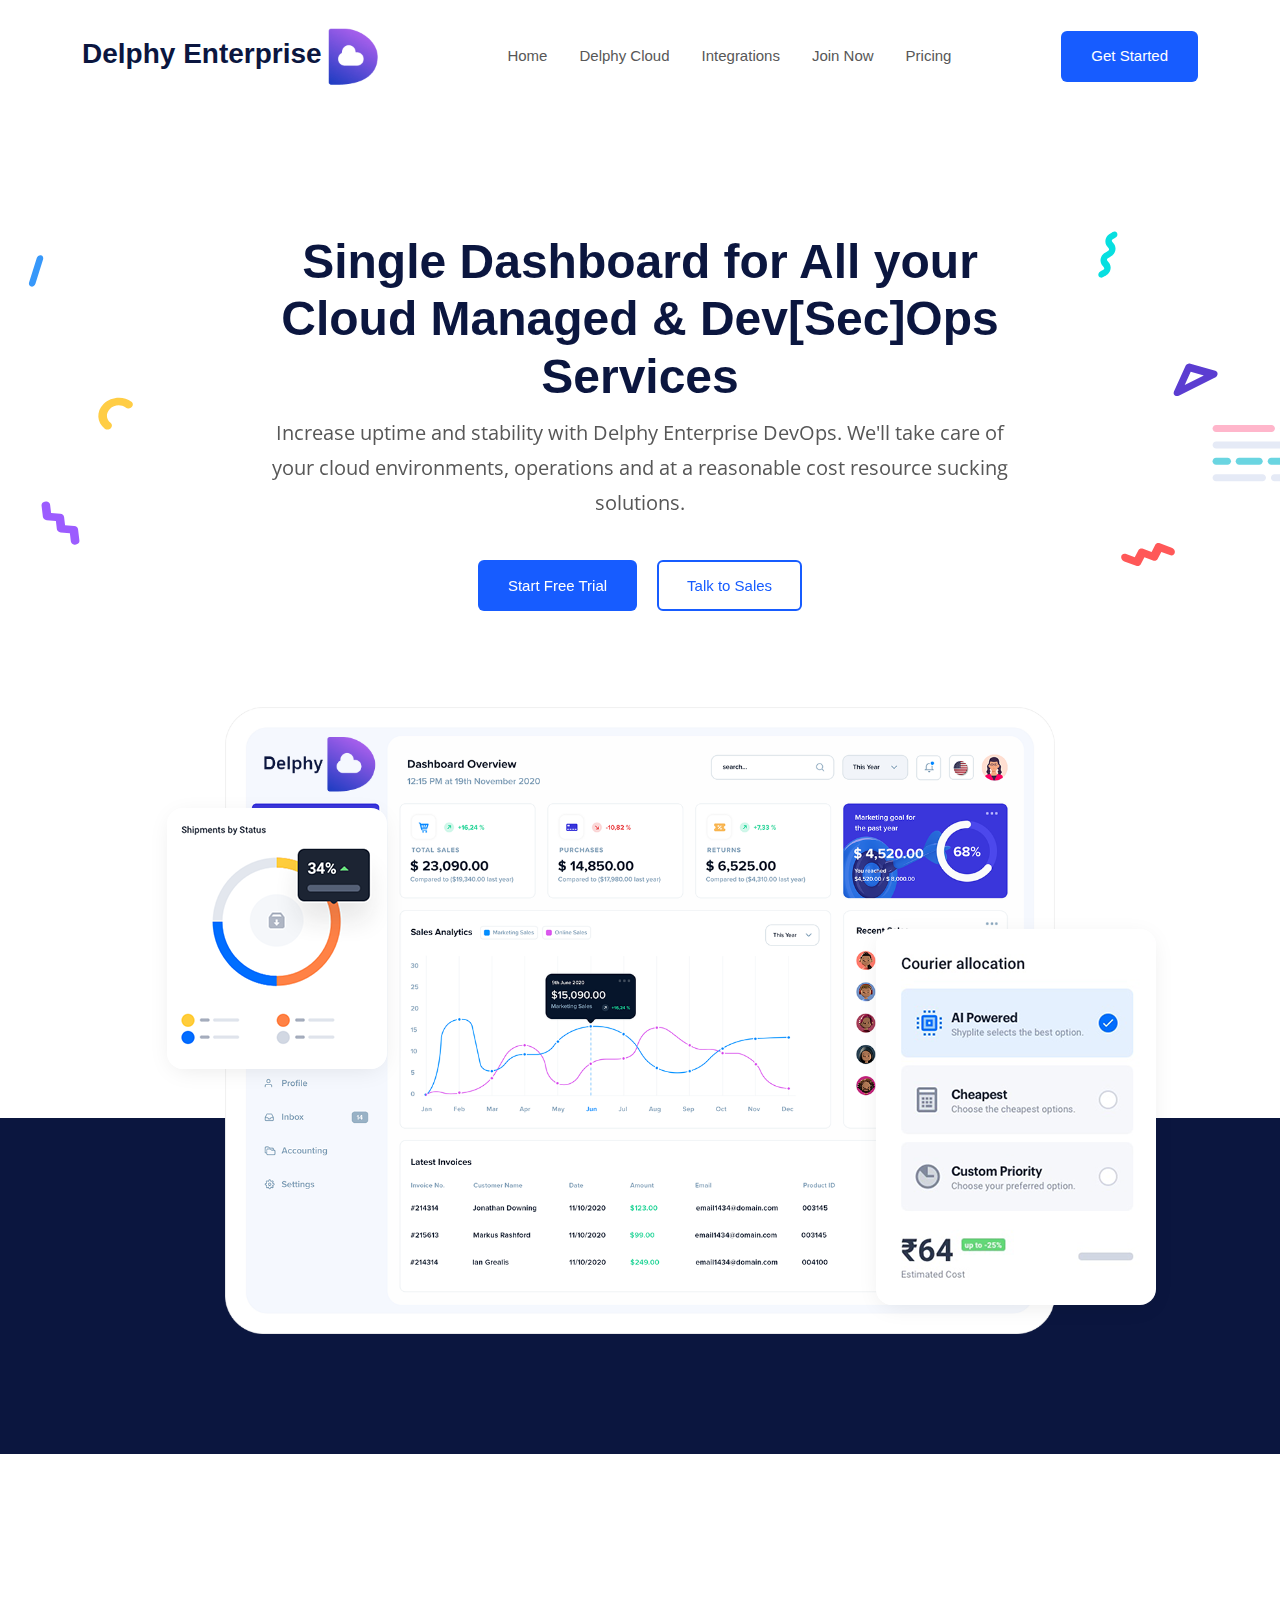
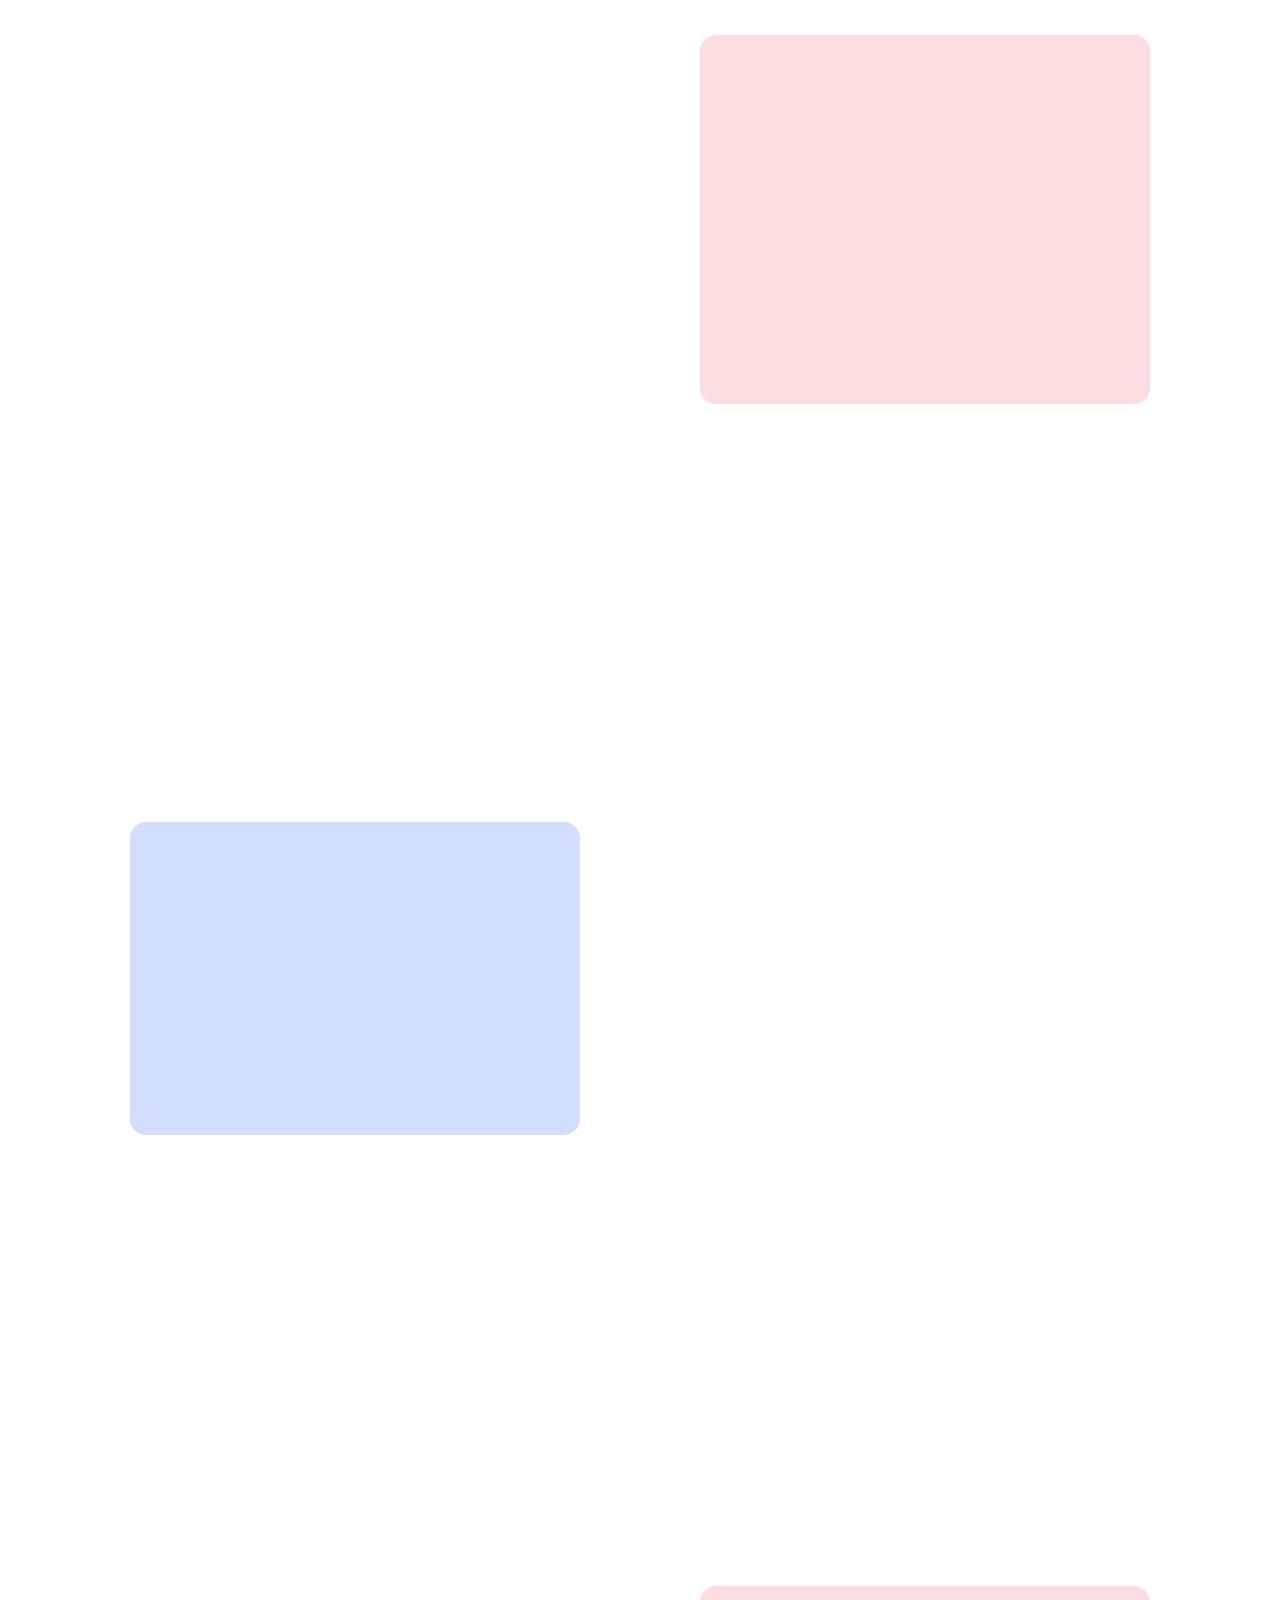
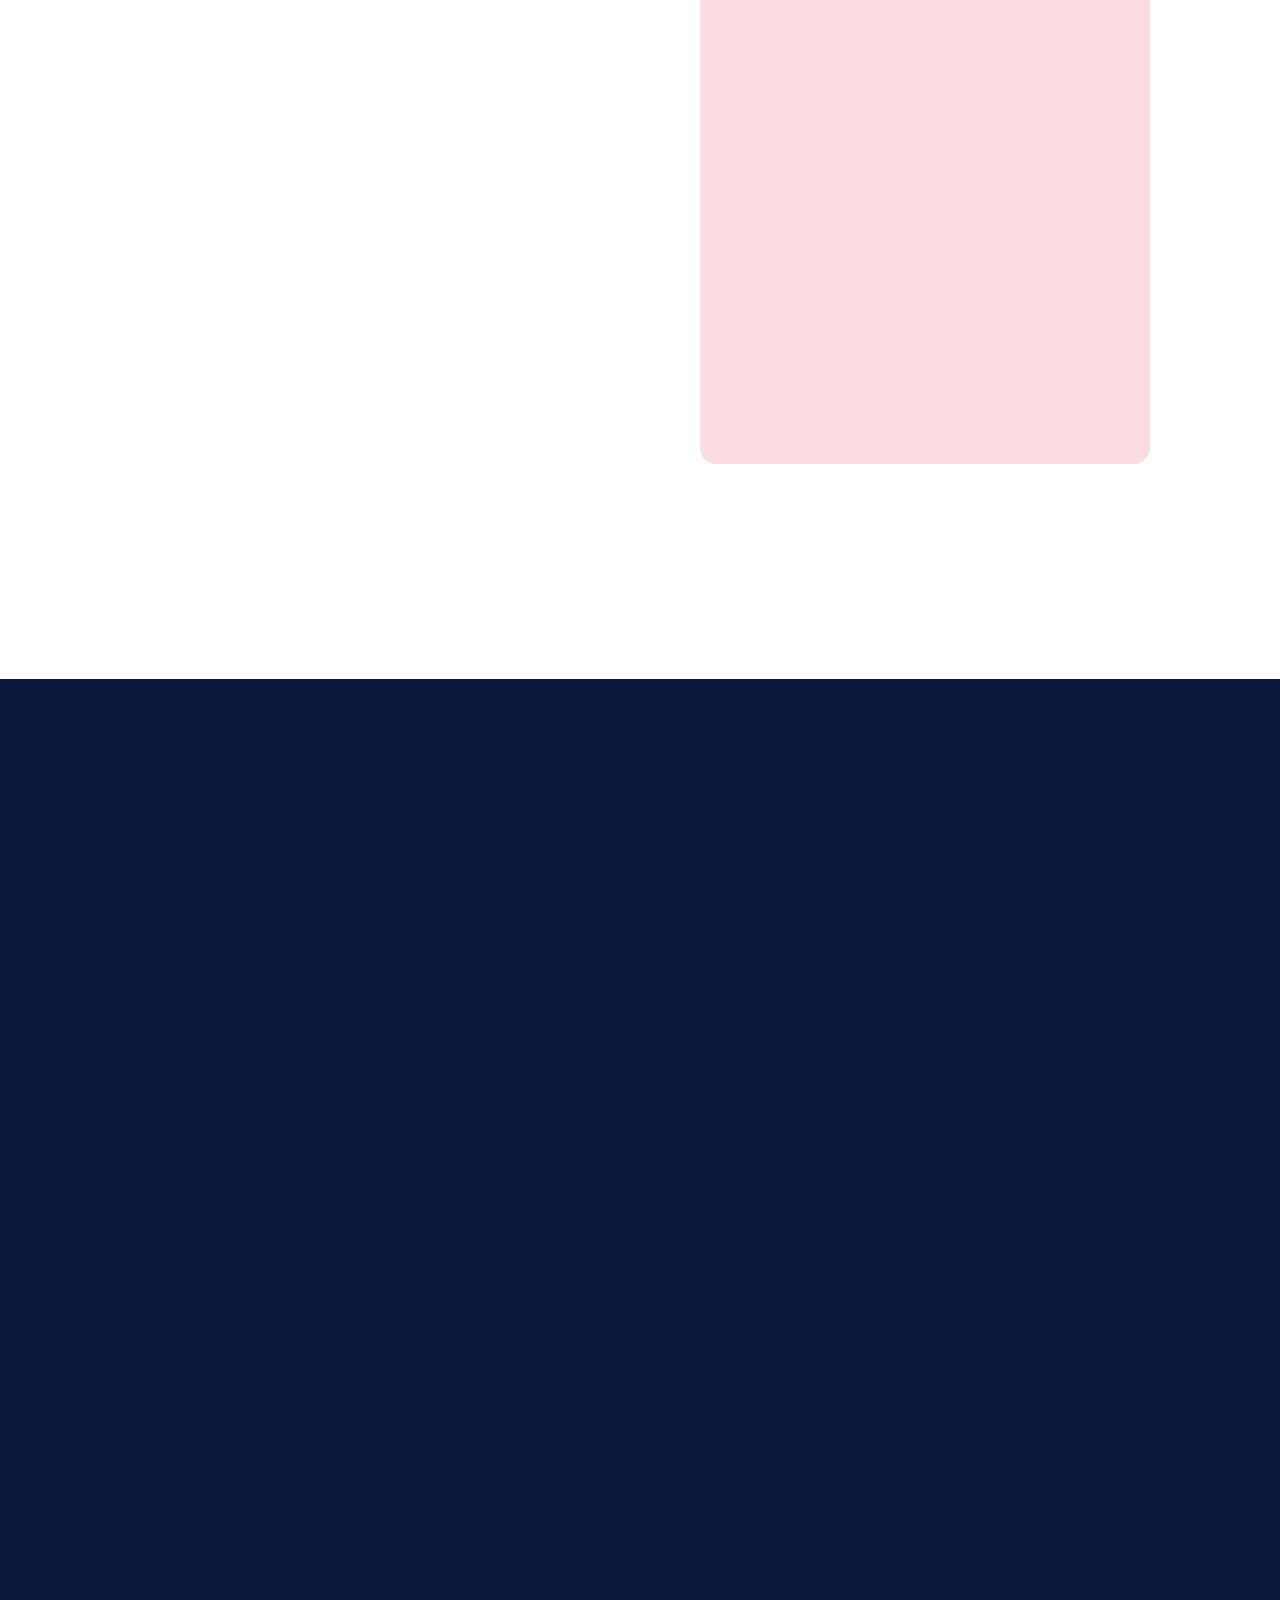
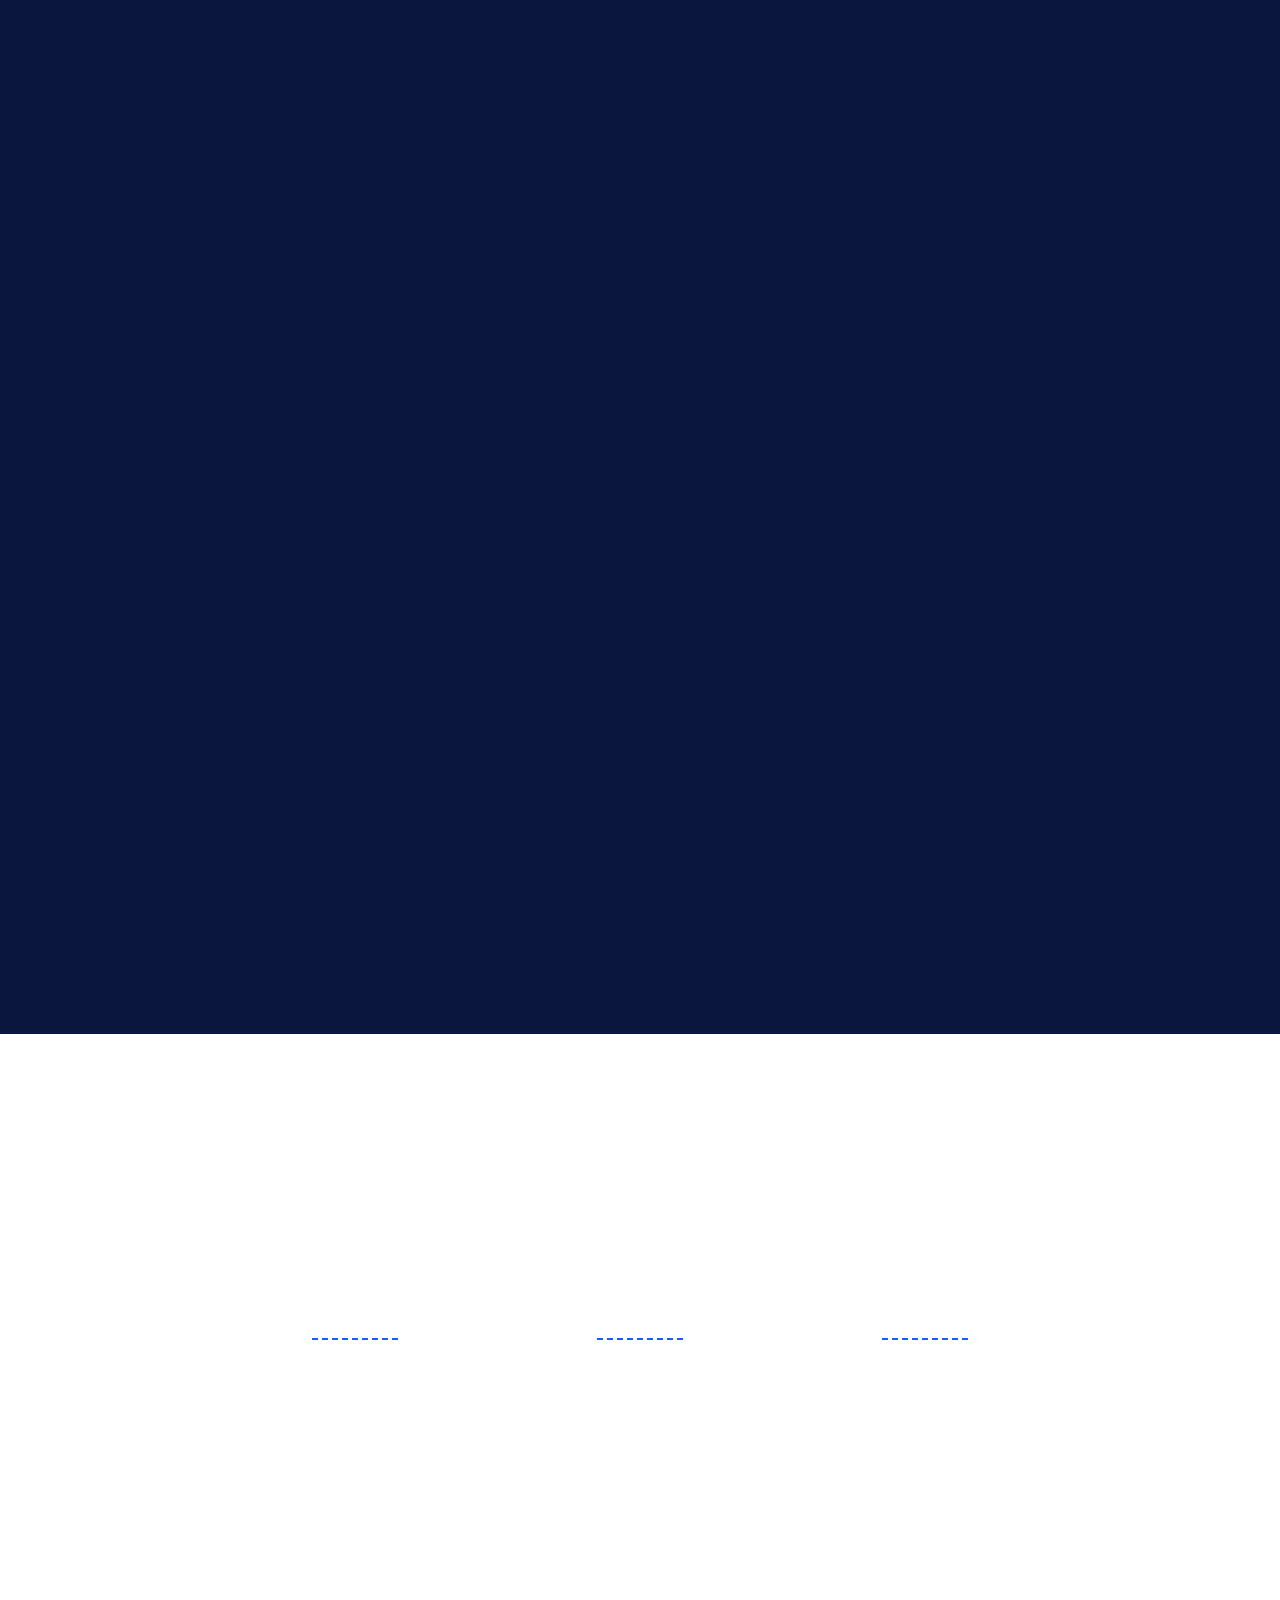
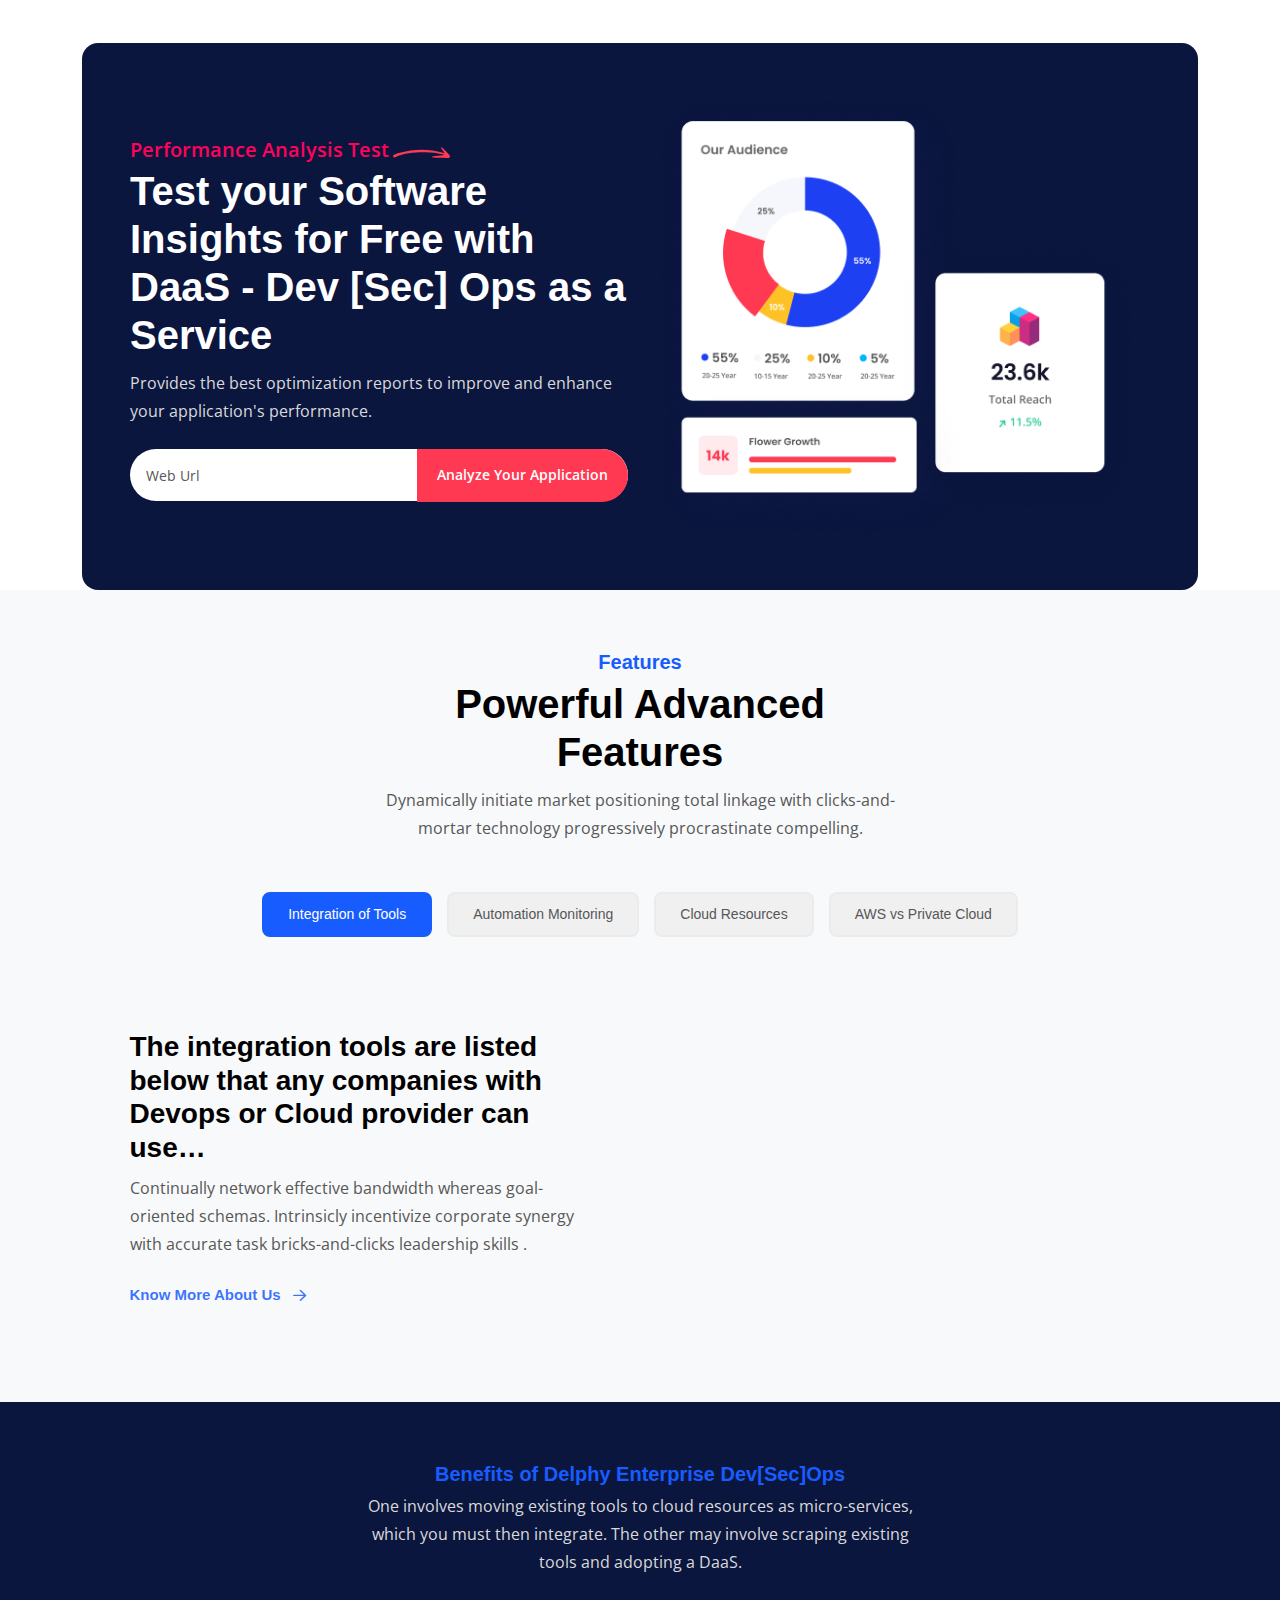
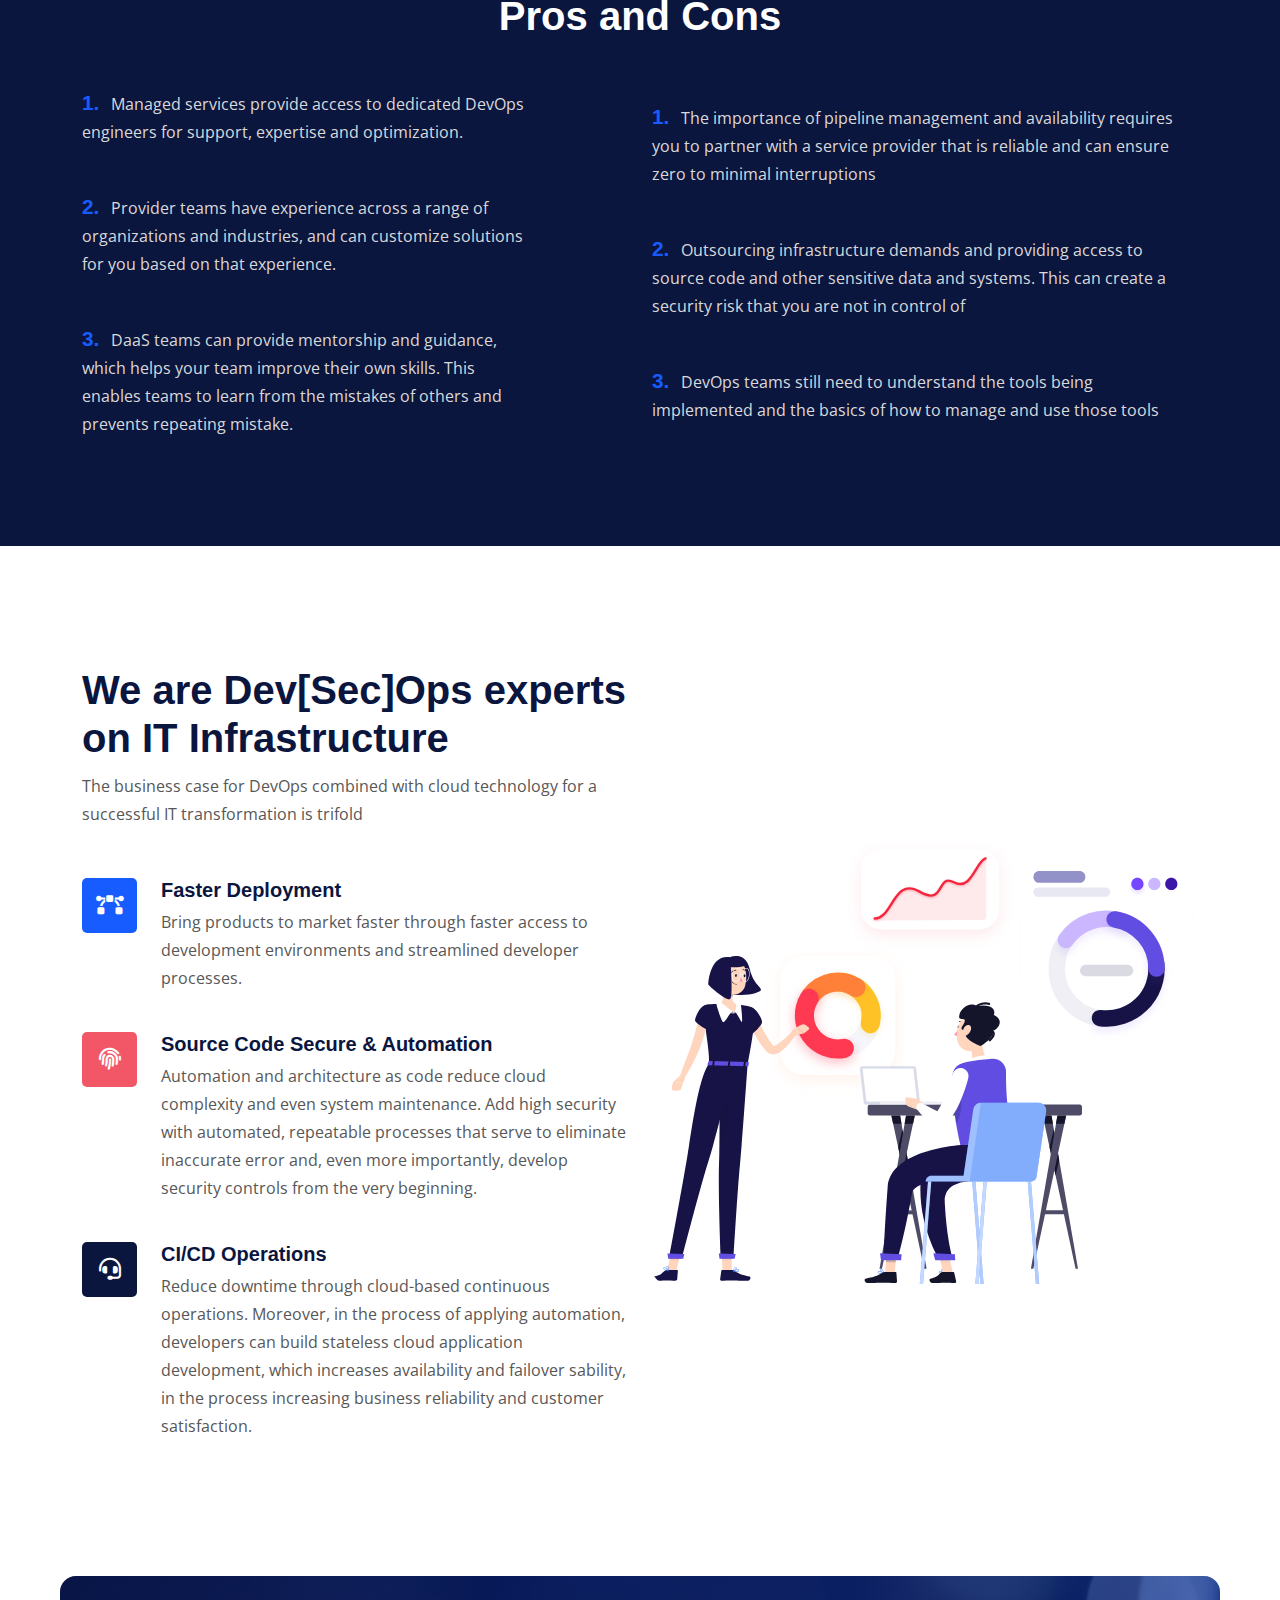
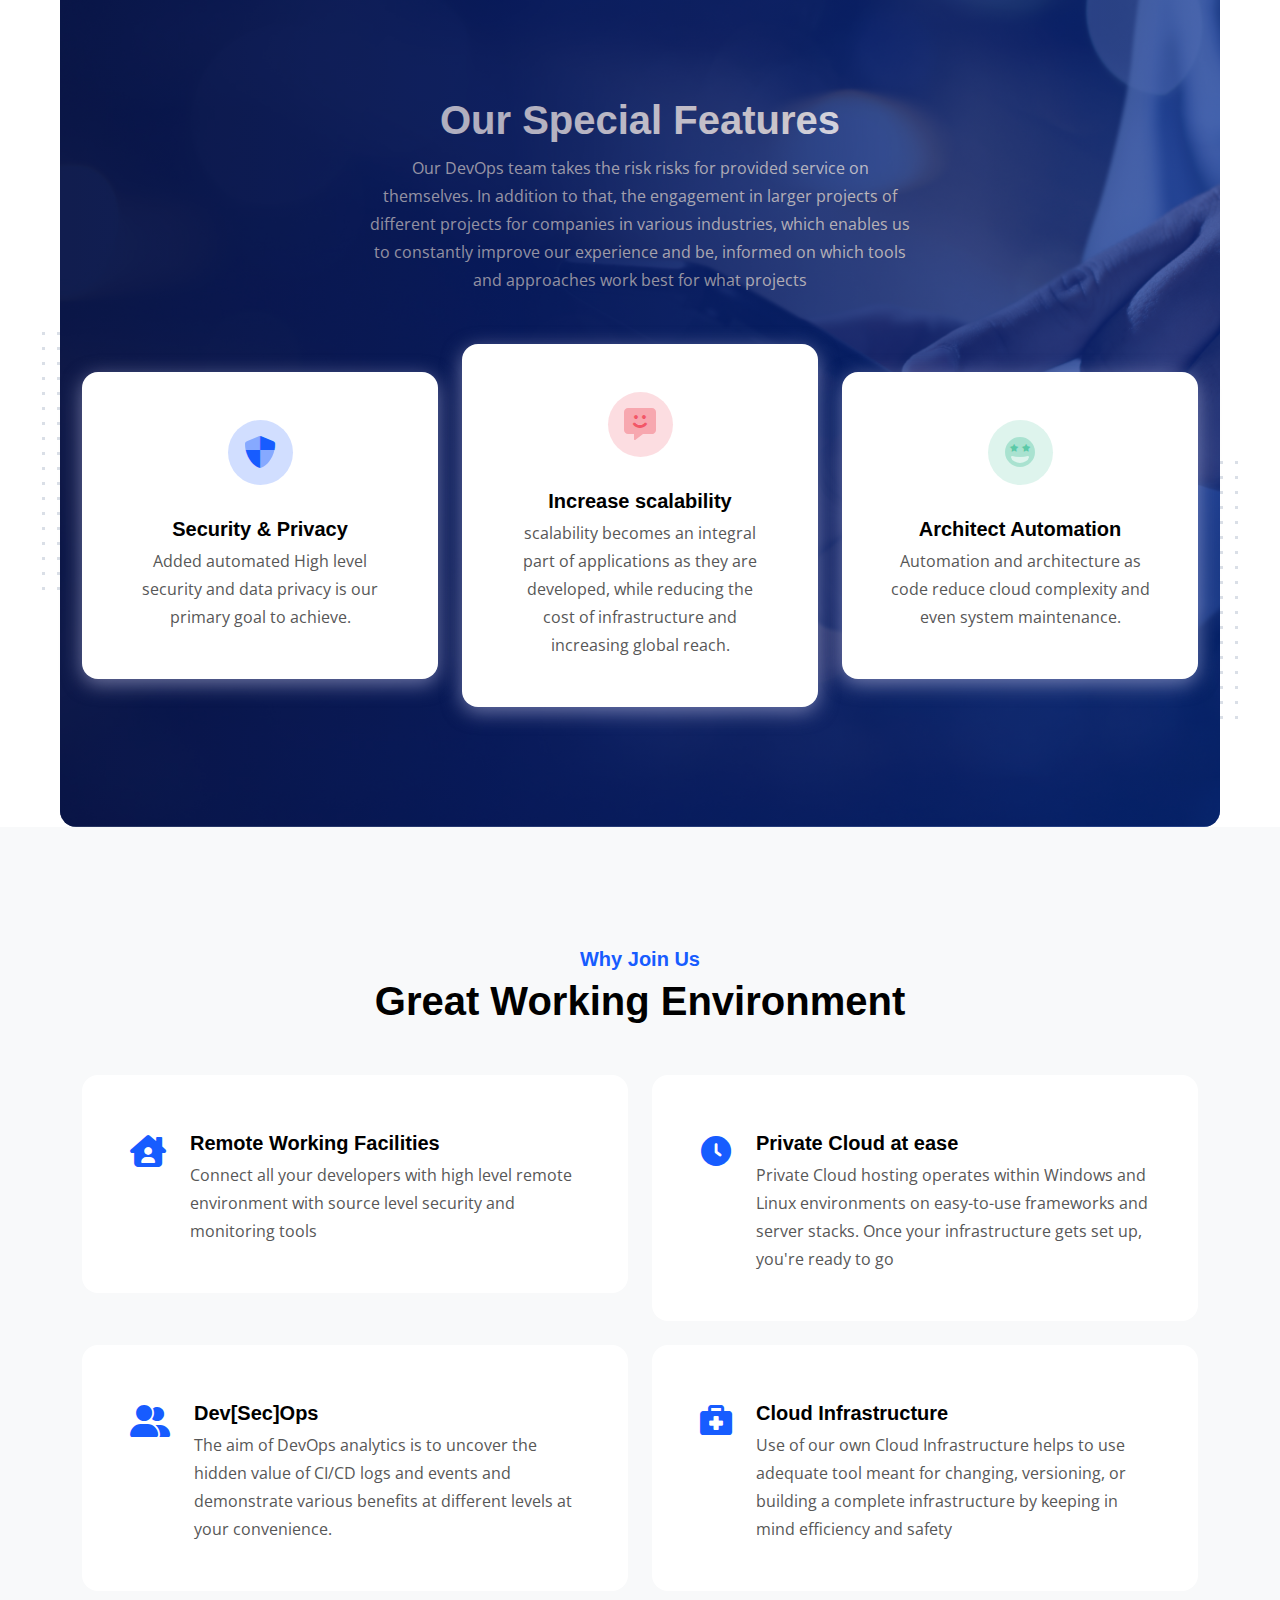
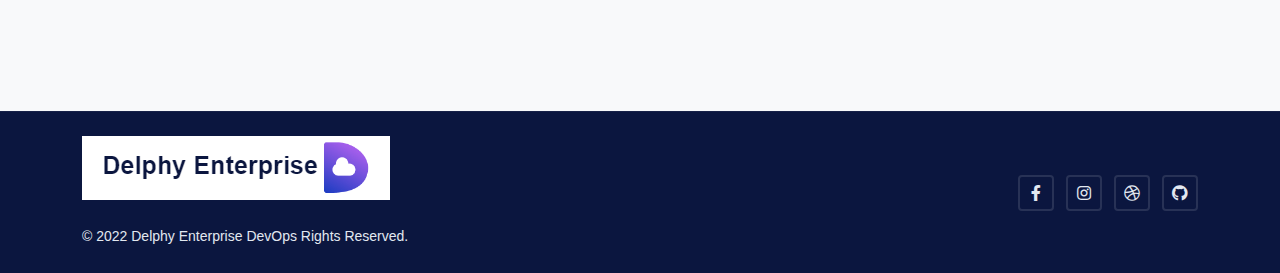
==== commit da042977: "pages split up for join, pricing and more" ====
--- a/index.html
+++ b/index.html
@@ -100,7 +100,7 @@
                         </ul>
                     </div>
                     <div class="action-btns text-end me-5 me-lg-0 d-none d-md-block d-lg-block">
-                        <a href="#requestdemo" class="btn btn-primary">Get Started</a>
+                        <a href="request-demo.html" class="btn btn-primary">Get Started</a>
                     </div>
                 </div>
             </nav>
@@ -117,8 +117,8 @@
                             <p class="lead" data-aos="fade-up" data-aos-delay="50">Increase uptime and stability with Delphy Enterprise DevOps. We'll take care of your cloud environments, operations and at a reasonable cost resource sucking solutions.
                             </p>
                             <div class="action-btns text-center pt-4" data-aos="fade-up" data-aos-delay="100">
-                                <a href="#requestdemo" class="btn btn-primary me-lg-3 me-sm-3">Start Free Trial</a>
-                                <a href="#requestdemo" class="btn btn-outline-primary">Talk to Sales</a>
+                                <a href="request-demo.html" class="btn btn-primary me-lg-3 me-sm-3">Start Free Trial</a>
+                                <a href="request-demo.html" class="btn btn-outline-primary">Talk to Sales</a>
                             </div>
                         </div>
                     </div>
@@ -284,7 +284,7 @@
         <!--feature section end-->
 
         <!--feature service grid section start-->
-        <section class="feature-section ptb-120 bg-dark text-white ">
+        <section class="feature-section ptb-60 bg-dark text-white ">
             <div class="container">
                 <div class="row justify-content-center">
                     <div class="col-lg-6 col-md-10">
@@ -428,7 +428,7 @@
 
 
         <!--work process section start-->
-        <section class="work-process ptb-120 ">
+        <section class="work-process ptb-60">
             <div class="container">
                 <!-- <div class="row justify-content-center">
                     <div class="col-md-10 col-lg-6">
@@ -715,12 +715,12 @@
         <!--feature tab section end-->
 
         <!--faq section start-->
-        <section class="faq-section ptb-120 bg-dark">
+        <section class="faq-section ptb-60 bg-dark">
             <div class="container">
                 <div class="row justify-content-center">
                     <div class="col-md-10 col-lg-6">
                         <div class="section-heading text-center">
-                            <h4 class="h5 text-primary">Dev[Sec]Ops &amp; Private Cloud</h4>
+                            <h4 class="h5 text-primary">Benefits of Delphy Enterprise Dev[Sec]Ops</h4>
                             <p> One involves moving existing tools to cloud resources as micro-services, which you must then integrate. The other may involve scraping existing tools and adopting a DaaS. </p>
                             <h2>Pros and Cons</h2>
                         </div>
@@ -739,21 +739,6 @@
                             <div class="faq-item mb-5">
                                 <p><span class="h3 text-primary me-2" style="font-size: 1.3rem;">3.</span> DaaS teams can provide mentorship and guidance, which helps your team improve their own skills. This enables teams to learn from the mistakes of others
                                     and prevents repeating mistake.
-                                </p>
-                            </div>
-                            <div class="faq-item mb-5">
-                                <p><span class="h3 text-primary me-2" style="font-size: 1.3rem;">4.</span> Better security: arguably the most important benefit of a private cloud is security. In a private cloud, the user has greater control over the security
-                                    software in use and has control over access to their data. Fully enforced compliance with regulatory standards.
-                                </p>
-                            </div>
-                            <div class="faq-item mb-5">
-                                <p><span class="h3 text-primary me-2" style="font-size: 1.3rem;">5.</span> Guaranteed compatibility: public cloud environments can limit the number and/or type of programs, data, and options that users deploy in their public
-                                    cloud. You can do what you need with your private cloud to ensure it meets your computing and data storage needs.
-                                </p>
-                            </div>
-                            <div class="faq-item">
-                                <p><span class="h3 text-primary me-2" style="font-size: 1.3rem;">6.</span> More flexibility: one of the primary benefits of all types of cloud environments, flexibility is often the first reason companies cite when migrating
-                                    to the cloud. Flexibility is a benefit of public, private, and hybrid clouds, In essence, a private cloud can be molded to be whatever you want or need it to be.
                                 </p>
                             </div>
                         </div>
@@ -773,21 +758,6 @@
                             <div class="faq-item mb-5">
                                 <p><span class="h3 text-primary me-2" style="font-size: 1.3rem;">3.</span> DevOps teams still need to understand the tools being implemented and the basics of how to manage and use those tools</p>
                             </div>
-                            <div class="faq-item mb-5">
-                                <p><span class="h3 text-primary me-2" style="font-size: 1.3rem;">4.</span> Cost: A private cloud can come with higher costs, it all comes down to how you deploy that private cloud environment. A complete, onsite managed private
-                                    cloud could come with costs to invest in servers, data centers, network infrastructure, and software licenses. However, hosted private clouds can negate costs by reducing the need for onsite IT staff to deploy and manage
-                                    your private cloud
-                                </p>
-                            </div>
-                            <div class="faq-item mb-5">
-                                <p><span class="h3 text-primary me-2" style="font-size: 1.3rem;">5.</span> Maintenance: in both hosted and managed private cloud environments, you can find yourself paying greater maintenance costs for your cloud infrastructure
-                                    and other services. For example, a hosted private cloud requires capital investments in servers, networking equipment, and data centers. Again, this can be avoided with a virtual or managed private cloud environment
-                                    that lowers the cost of maintaining and deploying the cloud</p>
-                            </div>
-                            <div class="faq-item">
-                                <p><span class="h3 text-primary me-2" style="font-size: 1.3rem;">6.</span> Too many options: finally, certain companies may feel overwhelmed by the number of options available when building a private cloud. Not every company
-                                    needs unlimited storage for high volumes of data.</p>
-                            </div>
                         </div>
                     </div>
                 </div>
@@ -849,102 +819,6 @@
                 </div>
             </div>
         </section>
-        <section class="why-choose-us pt-60 pb-120">
-            <div class="container">
-                <div class="row justify-content-lg-between justify-content-center align-items-center">
-                    <div class="col-lg-5 col-md-7 order-1 order-lg-0">
-                        <div class="why-choose-img position-relative">
-                            <img src="assets/img/feature-hero-img-2.svg" class="img-fluid" alt="duel-phone">
-                        </div>
-                    </div>
-                    <div class="col-lg-6 col-md-12 order-0 order-lg-1">
-                        <div class="why-choose-content">
-                            <div class="mb-32">
-                                <h2>Benefits of Private Cloud Infrastructure</h2>
-                                <p>The public cloud is the most widely used cloud as it is less costly. But it divides resources among multiple users and compromises security. Where on the other side, the private cloud provides a high amount of privacy and
-                                    security. As it belongs to a single organization. </p>
-                            </div>
-                            <ul class="list-unstyled d-flex flex-wrap list-two-col">
-                                <li class="py-1"><i class="fas fa-check-circle me-2 text-primary"></i>Pay-as-you-go model</li>
-                                <li class="py-1"><i class="fas fa-check-circle me-2 text-primary"></i>Dedicated clouds on-site</li>
-                                <li class="py-1"><i class="fas fa-check-circle me-2 text-primary"></i>Resource Utilization</li>
-                                <li class="py-1"><i class="fas fa-check-circle me-2 text-primary"></i>Better Stability</li>
-                                <li class="py-1"><i class="fas fa-check-circle me-2 text-primary"></i>Higher level of security</li>
-                                <li class="py-1"><i class="fas fa-check-circle me-2 text-primary"></i>Customization & Flexibility</li>
-                                <li class="py-1"><i class="fas fa-check-circle me-2 text-primary"></i>Managed Compliance</li>
-                                <li class="py-1"><i class="fas fa-check-circle me-2 text-primary"></i>Business Continuity</li>
-                                <li class="py-1"><i class="fas fa-check-circle me-2 text-primary"></i>Performance &amp; Scalability</li>
-                                <li class="py-1"><i class="fas fa-check-circle me-2 text-primary"></i>Geographic availability</li>
-                            </ul>
-                        </div>
-                    </div>
-                </div>
-            </div>
-        </section>
-        <!--feature tab section end-->
-
-
-        <!--feature promo section start-->
-        <section class="feature-section ptb-120">
-            <div class="container">
-                <div class="row justify-content-center">
-                    <div class="col-lg-6 col-md-12">
-                        <div class="section-heading text-center">
-                            <h4 class="text-primary h5">Build Quality</h4>
-                            <h2>Our Special Features</h2>
-                            <p>Our DevOps team takes the risk risks for provided service on themselves. In addition to that, the engagement in larger projects of different projects for companies in various industries, which enables us to constantly improve
-                                our experience and be, informed on which tools and approaches work best for what projects </p>
-                        </div>
-                    </div>
-                </div>
-                <div class="row align-items-center">
-                    <div class="col-lg-4 col-md-6">
-                        <div class="position-relative">
-                            <div class="cta-card rounded-custom text-center custom-shadow p-5 bg-white mt-4 mt-lg-0 mt-md-0 z-2">
-                                <div class="feature-icon d-inline-block bg-primary-soft rounded-circle mb-32">
-                                    <i class="fad fa-shield-alt text-primary fa-2x"></i>
-                                </div>
-                                <h3 class="h5">Security &amp; Privacy</h3>
-                                <p class="mb-0">Added automated High level security and data privacy is our primary goal to achieve.</p>
-                            </div>
-                            <!--pattern start-->
-                            <div class="dot-shape-bg position-absolute z--1 left--40 top--40">
-                                <img src="assets/img/shape/dot-big-square.svg" alt="shape">
-                            </div>
-                            <!--pattern end-->
-                        </div>
-                    </div>
-                    <div class="col-lg-4 col-md-6">
-                        <div class="position-relative">
-                            <div class="cta-card rounded-custom text-center custom-shadow p-5 bg-white mt-4 mt-lg-0 mt-md-0">
-                                <div class="feature-icon d-inline-block bg-danger-soft rounded-circle mb-32">
-                                    <i class="fad fa-comment-alt-smile text-danger fa-2x"></i>
-                                </div>
-                                <h3 class="h5">Increase scalability</h3>
-                                <p class="mb-0">scalability becomes an integral part of applications as they are developed, while reducing the cost of infrastructure and increasing global reach.</p>
-                            </div>
-                        </div>
-                    </div>
-                    <div class="col-lg-4 col-md-6">
-                        <div class="position-relative">
-                            <div class="cta-card rounded-custom text-center custom-shadow p-5 bg-white mt-4 mt-lg-0">
-                                <div class="feature-icon d-inline-block bg-success-soft rounded-circle mb-32">
-                                    <i class="fad fa-grin-stars text-success fa-2x"></i>
-                                </div>
-                                <h3 class="h5">Architect Automation</h3>
-                                <p class="mb-0">Automation and architecture as code reduce cloud complexity and even system maintenance.</p>
-                            </div>
-                            <!--pattern start-->
-                            <div class="dot-shape-bg position-absolute z--1 right--40 bottom--40">
-                                <img src="assets/img/shape/dot-big-square.svg" alt="shape">
-                            </div>
-                            <!--pattern end-->
-                        </div>
-                    </div>
-                </div>
-            </div>
-        </section>
-        <!--feature promo section end-->
 
         <!--feature section start-->
         <section class="feature-section">
@@ -952,33 +826,57 @@
                 <div class="feature-container mx-lg-5 position-relative bg-gradient ptb-120 rounded-custom">
                     <img src="assets/img/feature-bg-1.jpg" alt="feature-bg" class="feature-bg-mockup position-absolute w-100 h-100 left-0 right-0 top-0 bottom-0 rounded-custom">
                     <div class="container">
-                        <div class="row">
-                            <div class="col-12 col-lg-6">
-                                <div class="feature-bg-img-content position-relative z-5">
-                                    <div class="section-heading">
-                                        <h2>Private Cloud with DaaS Use Cases</h2>
-                                        <p>SaaS Applications, Predictable Spend, Feature-Rich & Ease of Consumption.</p>
-                                        <p>With the high performance NetApp SAN (Storage Area Network), your files can be stored centrally and accessed across your virtual machines.</p>
-                                    </div>
-
-                                    <ul class="list-unstyled d-flex flex-wrap list-two-col mt-5 mb-0">
-                                        <li class="py-3">
-                                            <h3 class="feature-number text-primary mb-2">55%</h3>
-                                            <p>E-Governance Applications are developed under Private Cloud Infrastructure</p>
-                                        </li>
-                                        <li class="py-3">
-                                            <h3 class="feature-number text-primary mb-2">5K+</h3>
-                                            <p>Targeted cloud resources suggested to utilize the storage, databases, Networking, Security &amp; more.</p>
-                                        </li>
-                                        <!-- <li class="py-3">
-                                            <h3 class="feature-number text-primary mb-2">15M+</h3>
-                                            <p>Completely strategize long-term high-impact paradigms. </p>
-                                        </li>
-                                        <li class="py-3">
-                                            <h3 class="feature-number text-primary mb-2">95%</h3>
-                                            <p>Uniquely negotiate compelling platforms via standardized. </p>
-                                        </li> -->
-                                    </ul>
+                        <div class="row justify-content-center">
+                            <div class="col-lg-6 col-md-12">
+                                <div class="section-heading text-center">
+                                    <h2>Our Special Features</h2>
+                                    <p>Our DevOps team takes the risk risks for provided service on themselves. In addition to that, the engagement in larger projects of different projects for companies in various industries, which enables us to constantly
+                                        improve our experience and be, informed on which tools and approaches work best for what projects </p>
+                                </div>
+                            </div>
+                        </div>
+                        <div class="row align-items-center">
+                            <div class="col-lg-4 col-md-6">
+                                <div class="position-relative">
+                                    <div class="cta-card rounded-custom text-center custom-shadow p-5 bg-white mt-4 mt-lg-0 mt-md-0 z-2">
+                                        <div class="feature-icon d-inline-block bg-primary-soft rounded-circle mb-32">
+                                            <i class="fad fa-shield-alt text-primary fa-2x"></i>
+                                        </div>
+                                        <h3 class="h5">Security &amp; Privacy</h3>
+                                        <p class="mb-0">Added automated High level security and data privacy is our primary goal to achieve.</p>
+                                    </div>
+                                    <!--pattern start-->
+                                    <div class="dot-shape-bg position-absolute z--1 left--40 top--40">
+                                        <img src="assets/img/shape/dot-big-square.svg" alt="shape">
+                                    </div>
+                                    <!--pattern end-->
+                                </div>
+                            </div>
+                            <div class="col-lg-4 col-md-6">
+                                <div class="position-relative">
+                                    <div class="cta-card rounded-custom text-center custom-shadow p-5 bg-white mt-4 mt-lg-0 mt-md-0">
+                                        <div class="feature-icon d-inline-block bg-danger-soft rounded-circle mb-32">
+                                            <i class="fad fa-comment-alt-smile text-danger fa-2x"></i>
+                                        </div>
+                                        <h3 class="h5">Increase scalability</h3>
+                                        <p class="mb-0">scalability becomes an integral part of applications as they are developed, while reducing the cost of infrastructure and increasing global reach.</p>
+                                    </div>
+                                </div>
+                            </div>
+                            <div class="col-lg-4 col-md-6">
+                                <div class="position-relative">
+                                    <div class="cta-card rounded-custom text-center custom-shadow p-5 bg-white mt-4 mt-lg-0">
+                                        <div class="feature-icon d-inline-block bg-success-soft rounded-circle mb-32">
+                                            <i class="fad fa-grin-stars text-success fa-2x"></i>
+                                        </div>
+                                        <h3 class="h5">Architect Automation</h3>
+                                        <p class="mb-0">Automation and architecture as code reduce cloud complexity and even system maintenance.</p>
+                                    </div>
+                                    <!--pattern start-->
+                                    <div class="dot-shape-bg position-absolute z--1 right--40 bottom--40">
+                                        <img src="assets/img/shape/dot-big-square.svg" alt="shape">
+                                    </div>
+                                    <!--pattern end-->
                                 </div>
                             </div>
                         </div>
@@ -988,107 +886,6 @@
         </section>
         <!--feature section end-->
 
-        <!--our work process start-->
-        <section class="work-process ptb-120">
-            <div class="container">
-                <div class="row align-items-center justify-content-between">
-                    <div class="col-lg-5 col-md-12 order-1 order-lg-0">
-                        <div class="img-wrap">
-                            <img src="assets/img/cloud-env.PNG" alt="work process" class="img-fluid rounded-custom">
-                        </div>
-                    </div>
-                    <div class="col-lg-5 col-md-12 order-1 order-lg-0">
-                        <div class="img-wrap">
-                            <img src="assets/img/cloud-tools.PNG" alt="work process" class="img-fluid rounded-custom">
-                        </div>
-                    </div>
-                </div>
-                <div class="row align-items-center justify-content-between">
-                    <div class="col-lg-5 col-md-12 order-1 order-lg-0">
-                        <ul class="work-process-list list-unstyled">
-                            <li class="d-flex align-items-start mb-4">
-                                <div class="process-icon-2 border border-2 rounded-custom bg-white me-4 mt-2">
-                                    <i class="far fa-folder-tree fa-2x"></i>
-                                </div>
-                                <div class="icon-content">
-                                    <span class="text-primary h6">Compute</span>
-                                    <h3 class="h5 mb-2">EC2, Lambda, Elastic Beanstalk</h3>
-                                    <p>EC2 provides its users a true virtual computing platform. <br>Lambda is a service that lets you run your code when a particular event occurs, which is defined by you or when some conditions are met. <br>Elastic beanstalk
-                                        is a Platform As A service (PAAS) as it allows users to directly us a pre-configured server for their application.
-                                    </p>
-                                </div>
-                            </li>
-                            <li class="d-flex align-items-start mb-4 mb-lg-0">
-                                <div class="process-icon-2 border border-2 rounded-custom bg-white me-4 mt-2">
-                                    <i class="far fa-truck fa-2x"></i>
-                                </div>
-                                <div class="icon-content">
-                                    <span class="text-primary h6">NETWORKING</span>
-                                    <h3 class="h5 mb-2">API Gateway, VPC IP Address Manager (IPAM) </h3>
-                                    <p> API Gateway - Developers use micro services to build and deploy apps in a fast-paced, iterative way. APIs are one of the most common ways that micro services communicate. <br>VPC IP Address Manager - VPC IP Address
-                                        Manager (IPAM) is a VPC feature that makes it easier for you to plan, track, and monitor IP addresses for your AWS workloads.
-                                    </p>
-                                </div>
-                            </li>
-                            <li class="d-flex align-items-start mb-4">
-                                <div class="process-icon-2 border border-2 rounded-custom bg-white me-4 mt-2">
-                                    <i class="far fa-layer-group fa-2x"></i>
-                                </div>
-                                <div class="icon-content">
-                                    <span class="text-primary h6">SECURITY, IDENTITY</span>
-                                    <h3 class="h5 mb-2">Procedures to follow the utmost Data Security and Privacy</h3>
-                                    <p>Identity and Access Management (IAM), Network Firewall for VPC, Certificate Manager (ACM) handles the complexity of creating, storing, and renewing public and private SSL/TLS X.509 certificates. <br>WAF & Shield - a
-                                        web application firewall that lets you monitor the HTTP and HTTPS requests. <br>GuardDuty - GuardDuty is a continuous security monitoring service that analyzes and processes data sources, such as CloudTrail data
-                                        events for S3 logs, CloudTrail management event logs, DNS logs, Amazon EBS volume data, EKS audit logs, and VPC flow logs
-                                    </p>
-                                </div>
-                            </li>
-                        </ul>
-                    </div>
-                    <div class="col-lg-6 col-md-12 order-0 order-lg-1">
-                        <ul class="work-process-list list-unstyled">
-                            <li class="d-flex align-items-start mb-4">
-                                <div class="process-icon-2 border border-2 rounded-custom bg-white me-4 mt-2">
-                                    <i class="far fa-bezier-curve fa-2x"></i>
-                                </div>
-                                <div class="icon-content">
-                                    <span class="text-primary h6">STORAGE</span>
-                                    <h3 class="h5 mb-2">Simple Storage Service (S3), Elastic File System (EFS), S3 Storage Gateway &amp; Elastic Block Storage </h3>
-                                    <p>S3 (Simple Storage Service) provides object storage, which is built for storing and recovering data. <br> EFS is a managed file storage, which can be mounted on only Linux-based operating systems. <br> EBS (Amazon Elastic
-                                        Block Store) is a block type storage.<br>A S3 File Gateway simplifies file storage in S3, integrates to existing applications through industry-standard file system protocols, and provides a cost-effective alternative
-                                        to on-premises storage
-                                    </p>
-                                </div>
-                            </li>
-
-                            <li class="d-flex align-items-start mb-4 mb-lg-0">
-                                <div class="process-icon-2 border border-2 rounded-custom bg-white me-4 mt-2">
-                                    <i class="far fa-layer-group fa-2x"></i>
-                                </div>
-                                <div class="icon-content">
-                                    <span class="text-primary h6">DATABASE</span>
-                                    <h3 class="h5 mb-2">Relational Database Services (RDS), DyamoDB, Neptune &amp; ElastiCache</h3>
-                                    <p>DynamoDB is a fast NoSQL Database DynamoDB offers much more than that, including Streams, Global and Local Secondary Indexes, Multi-region and Multi-master replication with enterprise-grade security and in-memory caching
-                                        for big scale</p>
-                                </div>
-                            </li>
-                            <li class="d-flex align-items-start mb-4 mb-lg-0">
-                                <div class="process-icon-2 border border-2 rounded-custom bg-white me-4 mt-2">
-                                    <i class="far fa-layer-group fa-2x"></i>
-                                </div>
-                                <div class="icon-content">
-                                    <span class="text-primary h6">CONTAINERS</span>
-                                    <h3 class="h5 mb-2">Elastic Kubernetes Services (EKS), Elastic Container Services (ECS) &amp; Red Hat OpenShift Services</h3>
-                                    <p> It is a managed service that allows you to run Kubernetes on AWS Cloud without having to set up, administer, or maintain your own control plane and nodes. To achieve high availability, EKS runs and scales the Kubernetes
-                                        control plane across different Availability Zones</p>
-                                </div>
-                            </li>
-                        </ul>
-                    </div>
-                </div>
-            </div>
-        </section>
-        <!--our work process end-->
 
         <!--career promo start-->
         <section class="career-promo ptb-120 bg-light">
@@ -1145,353 +942,6 @@
             </div>
         </section>
         <!--career promo end-->
-
-        <!--register section start-->
-        <section id="requestdemo" class="sign-up-in-section bg-dark ptb-120" style="background: url('assets/img/page-header-bg.svg')no-repeat bottom right">
-            <div class="container">
-                <div class="row align-items-center justify-content-between">
-                    <div class="col-xl-5 col-lg-5 col-md-12 order-1 order-lg-0">
-                        <div class="testimonial-tab-slider-wrap mt-5">
-                            <h1 class="fw-bold text-white display-5">Start Your Collaboration with us</h1>
-                            <p>Whatever your goal or project size we will handle it by utilize standards compliant. We hope you will be 100% satisfied.</p>
-                            <hr>
-                            <div class="tab-content testimonial-tab-content text-white-80" id="pills-tabContent">
-                                <div class="tab-pane fade show active" id="testimonial-tab-1" role="tabpanel">
-                                    <blockquote class="blockquote">
-                                        <em>"Interested in learning more about the Complete Cloud Platform or speaking to a sales representative? Fill out the form below "</em>
-                                    </blockquote>
-                                    <div class="author-info mt-3">
-                                        <span class="h6">Delphy Enterprise DevOps</span>
-                                        <span class="d-block small">A product of Fin Dynamics Digital</span>
-                                    </div>
-                                </div>
-
-                            </div>
-
-                        </div>
-                    </div>
-                    <div class="col-xl-5 col-lg-7 col-md-12 order-0 order-lg-1">
-                        <div class="register-wrap p-5 bg-white shadow rounded-custom mt-5 mt-lg-0 mt-xl-0">
-                            <h3 class="fw-medium h4">Fill out the form and we'll be in touch as soon as possible.</h3>
-
-                            <form action="#" class="mt-4 register-form">
-                                <div class="row">
-                                    <div class="col-sm-6">
-                                        <div class="input-group mb-3">
-                                            <input type="text" class="form-control" placeholder="Name" aria-label="name">
-                                        </div>
-                                    </div>
-                                    <div class="col-sm-6 ">
-                                        <div class="input-group mb-3">
-                                            <input type="email" class="form-control" placeholder="Email" aria-label="email">
-                                        </div>
-                                    </div>
-                                    <div class="col-sm-6">
-                                        <div class="input-group mb-3">
-                                            <input type="text" class="form-control" placeholder="Company website" aria-label="company-website">
-                                        </div>
-                                    </div>
-                                    <div class="col-sm-6">
-                                        <div class="input-group mb-3">
-                                            <input type="email" class="form-control" placeholder="Work email" aria-label="work-Email">
-                                        </div>
-                                    </div>
-                                    <div class="col-sm-6">
-                                        <div class="input-group mb-3">
-                                            <select class="form-control form-select" name="budget" id="budget" required="" data-msg="Please select your budget.">
-                                                <option value="" selected="" disabled="">Budget</option>
-                                                <option value="budget1">None, just getting started</option>
-                                                <option value="budget1">Less than $20,000</option>
-                                                <option value="budget1">$20,000 to $50,000</option>
-                                                <option value="budget1">$50,000 to $100,000</option>
-                                                <option value="budget2">$100,000 to $500,000</option>
-                                                <option value="budget3">More than $500,000</option>
-                                            </select>
-                                        </div>
-                                    </div>
-                                    <div class="col-sm-6">
-                                        <div class="input-group mb-3">
-                                            <select class="form-control form-select" name="country" id="country" required="" data-msg="Please select your country.">
-                                                <option value="" selected="" disabled="">Country</option>
-                                                <option value="AF">Afghanistan</option>
-                                                <option value="AX">Åland Islands</option>
-                                                <option value="AL">Albania</option>
-                                                <option value="DZ">Algeria</option>
-                                                <option value="AS">American Samoa</option>
-                                                <option value="AD">Andorra</option>
-                                                <option value="AO">Angola</option>
-                                                <option value="AI">Anguilla</option>
-                                                <option value="AQ">Antarctica</option>
-                                                <option value="AG">Antigua and Barbuda</option>
-                                                <option value="AR">Argentina</option>
-                                                <option value="AM">Armenia</option>
-                                                <option value="AW">Aruba</option>
-                                                <option value="AU">Australia</option>
-                                                <option value="AT">Austria</option>
-                                                <option value="AZ">Azerbaijan</option>
-                                                <option value="BS">Bahamas</option>
-                                                <option value="BH">Bahrain</option>
-                                                <option value="BD">Bangladesh</option>
-                                                <option value="BB">Barbados</option>
-                                                <option value="BY">Belarus</option>
-                                                <option value="BE">Belgium</option>
-                                                <option value="BZ">Belize</option>
-                                                <option value="BJ">Benin</option>
-                                                <option value="BM">Bermuda</option>
-                                                <option value="BT">Bhutan</option>
-                                                <option value="BO">Bolivia, Plurinational State of</option>
-                                                <option value="BQ">Bonaire, Sint Eustatius and Saba</option>
-                                                <option value="BA">Bosnia and Herzegovina</option>
-                                                <option value="BW">Botswana</option>
-                                                <option value="BV">Bouvet Island</option>
-                                                <option value="BR">Brazil</option>
-                                                <option value="IO">British Indian Ocean Territory</option>
-                                                <option value="BN">Brunei Darussalam</option>
-                                                <option value="BG">Bulgaria</option>
-                                                <option value="BF">Burkina Faso</option>
-                                                <option value="BI">Burundi</option>
-                                                <option value="KH">Cambodia</option>
-                                                <option value="CM">Cameroon</option>
-                                                <option value="CA">Canada</option>
-                                                <option value="CV">Cape Verde</option>
-                                                <option value="KY">Cayman Islands</option>
-                                                <option value="CF">Central African Republic</option>
-                                                <option value="TD">Chad</option>
-                                                <option value="CL">Chile</option>
-                                                <option value="CN">China</option>
-                                                <option value="CX">Christmas Island</option>
-                                                <option value="CC">Cocos (Keeling) Islands</option>
-                                                <option value="CO">Colombia</option>
-                                                <option value="KM">Comoros</option>
-                                                <option value="CG">Congo</option>
-                                                <option value="CD">Congo, the Democratic Republic of the</option>
-                                                <option value="CK">Cook Islands</option>
-                                                <option value="CR">Costa Rica</option>
-                                                <option value="CI">Côte d'Ivoire</option>
-                                                <option value="HR">Croatia</option>
-                                                <option value="CU">Cuba</option>
-                                                <option value="CW">Curaçao</option>
-                                                <option value="CY">Cyprus</option>
-                                                <option value="CZ">Czech Republic</option>
-                                                <option value="DK">Denmark</option>
-                                                <option value="DJ">Djibouti</option>
-                                                <option value="DM">Dominica</option>
-                                                <option value="DO">Dominican Republic</option>
-                                                <option value="EC">Ecuador</option>
-                                                <option value="EG">Egypt</option>
-                                                <option value="SV">El Salvador</option>
-                                                <option value="GQ">Equatorial Guinea</option>
-                                                <option value="ER">Eritrea</option>
-                                                <option value="EE">Estonia</option>
-                                                <option value="ET">Ethiopia</option>
-                                                <option value="FK">Falkland Islands (Malvinas)</option>
-                                                <option value="FO">Faroe Islands</option>
-                                                <option value="FJ">Fiji</option>
-                                                <option value="FI">Finland</option>
-                                                <option value="FR">France</option>
-                                                <option value="GF">French Guiana</option>
-                                                <option value="PF">French Polynesia</option>
-                                                <option value="TF">French Southern Territories</option>
-                                                <option value="GA">Gabon</option>
-                                                <option value="GM">Gambia</option>
-                                                <option value="GE">Georgia</option>
-                                                <option value="DE">Germany</option>
-                                                <option value="GH">Ghana</option>
-                                                <option value="GI">Gibraltar</option>
-                                                <option value="GR">Greece</option>
-                                                <option value="GL">Greenland</option>
-                                                <option value="GD">Grenada</option>
-                                                <option value="GP">Guadeloupe</option>
-                                                <option value="GU">Guam</option>
-                                                <option value="GT">Guatemala</option>
-                                                <option value="GG">Guernsey</option>
-                                                <option value="GN">Guinea</option>
-                                                <option value="GW">Guinea-Bissau</option>
-                                                <option value="GY">Guyana</option>
-                                                <option value="HT">Haiti</option>
-                                                <option value="HM">Heard Island and McDonald Islands</option>
-                                                <option value="VA">Holy See (Vatican City State)</option>
-                                                <option value="HN">Honduras</option>
-                                                <option value="HK">Hong Kong</option>
-                                                <option value="HU">Hungary</option>
-                                                <option value="IS">Iceland</option>
-                                                <option value="IN">India</option>
-                                                <option value="ID">Indonesia</option>
-                                                <option value="IR">Iran, Islamic Republic of</option>
-                                                <option value="IQ">Iraq</option>
-                                                <option value="IE">Ireland</option>
-                                                <option value="IM">Isle of Man</option>
-                                                <option value="IL">Israel</option>
-                                                <option value="IT">Italy</option>
-                                                <option value="JM">Jamaica</option>
-                                                <option value="JP">Japan</option>
-                                                <option value="JE">Jersey</option>
-                                                <option value="JO">Jordan</option>
-                                                <option value="KZ">Kazakhstan</option>
-                                                <option value="KE">Kenya</option>
-                                                <option value="KI">Kiribati</option>
-                                                <option value="KP">Korea, Democratic People's Republic of</option>
-                                                <option value="KR">Korea, Republic of</option>
-                                                <option value="KW">Kuwait</option>
-                                                <option value="KG">Kyrgyzstan</option>
-                                                <option value="LA">Lao People's Democratic Republic</option>
-                                                <option value="LV">Latvia</option>
-                                                <option value="LB">Lebanon</option>
-                                                <option value="LS">Lesotho</option>
-                                                <option value="LR">Liberia</option>
-                                                <option value="LY">Libya</option>
-                                                <option value="LI">Liechtenstein</option>
-                                                <option value="LT">Lithuania</option>
-                                                <option value="LU">Luxembourg</option>
-                                                <option value="MO">Macao</option>
-                                                <option value="MK">Macedonia, the former Yugoslav Republic of</option>
-                                                <option value="MG">Madagascar</option>
-                                                <option value="MW">Malawi</option>
-                                                <option value="MY">Malaysia</option>
-                                                <option value="MV">Maldives</option>
-                                                <option value="ML">Mali</option>
-                                                <option value="MT">Malta</option>
-                                                <option value="MH">Marshall Islands</option>
-                                                <option value="MQ">Martinique</option>
-                                                <option value="MR">Mauritania</option>
-                                                <option value="MU">Mauritius</option>
-                                                <option value="YT">Mayotte</option>
-                                                <option value="MX">Mexico</option>
-                                                <option value="FM">Micronesia, Federated States of</option>
-                                                <option value="MD">Moldova, Republic of</option>
-                                                <option value="MC">Monaco</option>
-                                                <option value="MN">Mongolia</option>
-                                                <option value="ME">Montenegro</option>
-                                                <option value="MS">Montserrat</option>
-                                                <option value="MA">Morocco</option>
-                                                <option value="MZ">Mozambique</option>
-                                                <option value="MM">Myanmar</option>
-                                                <option value="NA">Namibia</option>
-                                                <option value="NR">Nauru</option>
-                                                <option value="NP">Nepal</option>
-                                                <option value="NL">Netherlands</option>
-                                                <option value="NC">New Caledonia</option>
-                                                <option value="NZ">New Zealand</option>
-                                                <option value="NI">Nicaragua</option>
-                                                <option value="NE">Niger</option>
-                                                <option value="NG">Nigeria</option>
-                                                <option value="NU">Niue</option>
-                                                <option value="NF">Norfolk Island</option>
-                                                <option value="MP">Northern Mariana Islands</option>
-                                                <option value="NO">Norway</option>
-                                                <option value="OM">Oman</option>
-                                                <option value="PK">Pakistan</option>
-                                                <option value="PW">Palau</option>
-                                                <option value="PS">Palestinian Territory, Occupied</option>
-                                                <option value="PA">Panama</option>
-                                                <option value="PG">Papua New Guinea</option>
-                                                <option value="PY">Paraguay</option>
-                                                <option value="PE">Peru</option>
-                                                <option value="PH">Philippines</option>
-                                                <option value="PN">Pitcairn</option>
-                                                <option value="PL">Poland</option>
-                                                <option value="PT">Portugal</option>
-                                                <option value="PR">Puerto Rico</option>
-                                                <option value="QA">Qatar</option>
-                                                <option value="RE">Réunion</option>
-                                                <option value="RO">Romania</option>
-                                                <option value="RU">Russian Federation</option>
-                                                <option value="RW">Rwanda</option>
-                                                <option value="BL">Saint Barthélemy</option>
-                                                <option value="SH">Saint Helena, Ascension and Tristan da Cunha</option>
-                                                <option value="KN">Saint Kitts and Nevis</option>
-                                                <option value="LC">Saint Lucia</option>
-                                                <option value="MF">Saint Martin (French part)</option>
-                                                <option value="PM">Saint Pierre and Miquelon</option>
-                                                <option value="VC">Saint Vincent and the Grenadines</option>
-                                                <option value="WS">Samoa</option>
-                                                <option value="SM">San Marino</option>
-                                                <option value="ST">Sao Tome and Principe</option>
-                                                <option value="SA">Saudi Arabia</option>
-                                                <option value="SN">Senegal</option>
-                                                <option value="RS">Serbia</option>
-                                                <option value="SC">Seychelles</option>
-                                                <option value="SL">Sierra Leone</option>
-                                                <option value="SG">Singapore</option>
-                                                <option value="SX">Sint Maarten (Dutch part)</option>
-                                                <option value="SK">Slovakia</option>
-                                                <option value="SI">Slovenia</option>
-                                                <option value="SB">Solomon Islands</option>
-                                                <option value="SO">Somalia</option>
-                                                <option value="ZA">South Africa</option>
-                                                <option value="GS">South Georgia and the South Sandwich Islands</option>
-                                                <option value="SS">South Sudan</option>
-                                                <option value="ES">Spain</option>
-                                                <option value="LK">Sri Lanka</option>
-                                                <option value="SD">Sudan</option>
-                                                <option value="SR">Suriname</option>
-                                                <option value="SJ">Svalbard and Jan Mayen</option>
-                                                <option value="SZ">Swaziland</option>
-                                                <option value="SE">Sweden</option>
-                                                <option value="CH">Switzerland</option>
-                                                <option value="SY">Syrian Arab Republic</option>
-                                                <option value="TW">Taiwan, Province of China</option>
-                                                <option value="TJ">Tajikistan</option>
-                                                <option value="TZ">Tanzania, United Republic of</option>
-                                                <option value="TH">Thailand</option>
-                                                <option value="TL">Timor-Leste</option>
-                                                <option value="TG">Togo</option>
-                                                <option value="TK">Tokelau</option>
-                                                <option value="TO">Tonga</option>
-                                                <option value="TT">Trinidad and Tobago</option>
-                                                <option value="TN">Tunisia</option>
-                                                <option value="TR">Turkey</option>
-                                                <option value="TM">Turkmenistan</option>
-                                                <option value="TC">Turks and Caicos Islands</option>
-                                                <option value="TV">Tuvalu</option>
-                                                <option value="UG">Uganda</option>
-                                                <option value="UA">Ukraine</option>
-                                                <option value="AE">United Arab Emirates</option>
-                                                <option value="GB">United Kingdom</option>
-                                                <option value="US">United States</option>
-                                                <option value="UM">United States Minor Outlying Islands</option>
-                                                <option value="UY">Uruguay</option>
-                                                <option value="UZ">Uzbekistan</option>
-                                                <option value="VU">Vanuatu</option>
-                                                <option value="VE">Venezuela, Bolivarian Republic of</option>
-                                                <option value="VN">Viet Nam</option>
-                                                <option value="VG">Virgin Islands, British</option>
-                                                <option value="VI">Virgin Islands, U.S.</option>
-                                                <option value="WF">Wallis and Futuna</option>
-                                                <option value="EH">Western Sahara</option>
-                                                <option value="YE">Yemen</option>
-                                                <option value="ZM">Zambia</option>
-                                                <option value="ZW">Zimbabwe</option>
-                                            </select>
-                                        </div>
-                                    </div>
-                                    <div class="col-12">
-                                        <div class="input-group mb-3">
-                                            <textarea class="form-control" placeholder="Tell us more about your project, needs and budget" style="height: 120px"></textarea>
-                                        </div>
-                                    </div>
-                                    <div class="col-12">
-                                        <div class="form-check">
-                                            <input class="form-check-input" type="checkbox" value="" id="flexCheckChecked">
-                                            <label class="form-check-label small" for="flexCheckChecked">
-                                                Yes, I'd like to receive occasional marketing emails from you. I have the
-                                                right to opt out at any time.
-                                                <a href="#"> View privacy policy</a>.
-                                            </label>
-                                        </div>
-                                    </div>
-                                    <div class="col-12">
-                                        <button type="submit" class="btn btn-primary mt-4 d-block w-100">Get Started
-                                        </button>
-                                    </div>
-                                </div>
-                            </form>
-                        </div>
-                    </div>
-                </div>
-            </div>
-        </section>
-        <!--register section end-->
 
 
         <!--footer section start-->
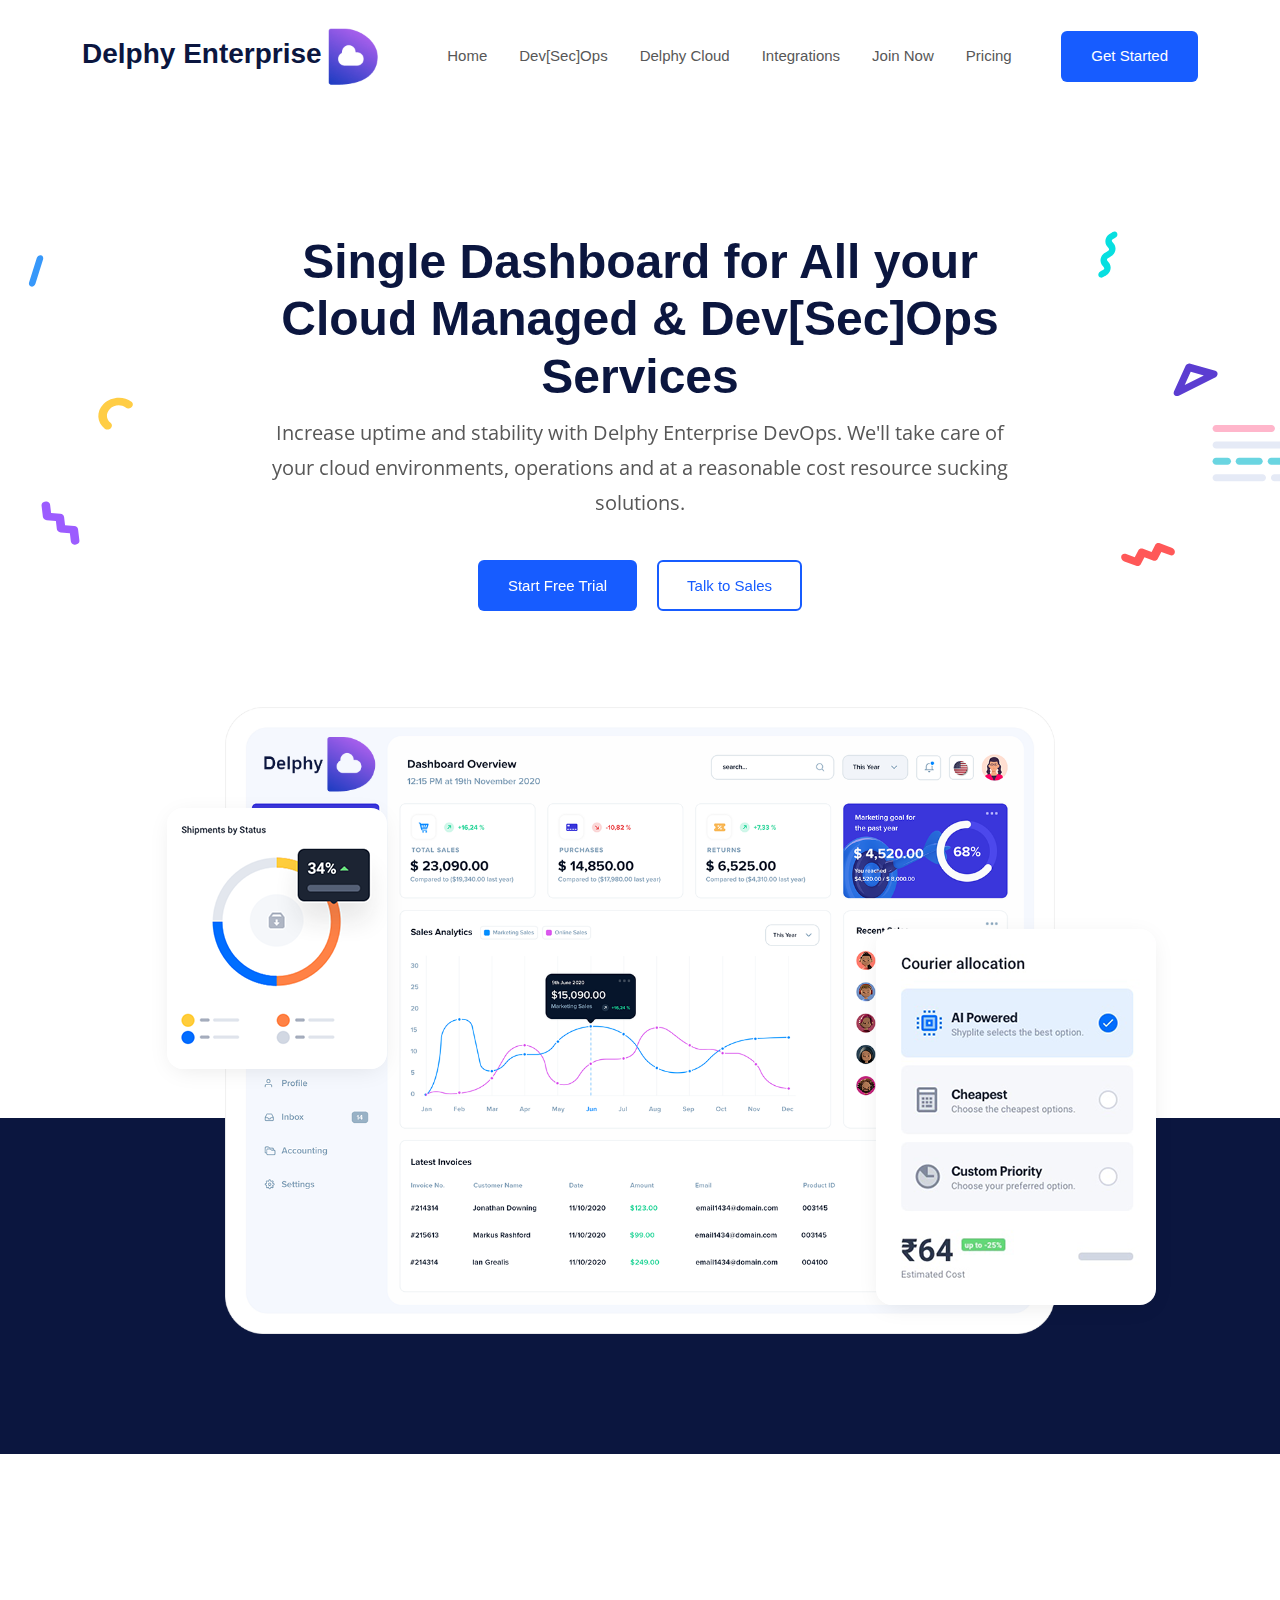
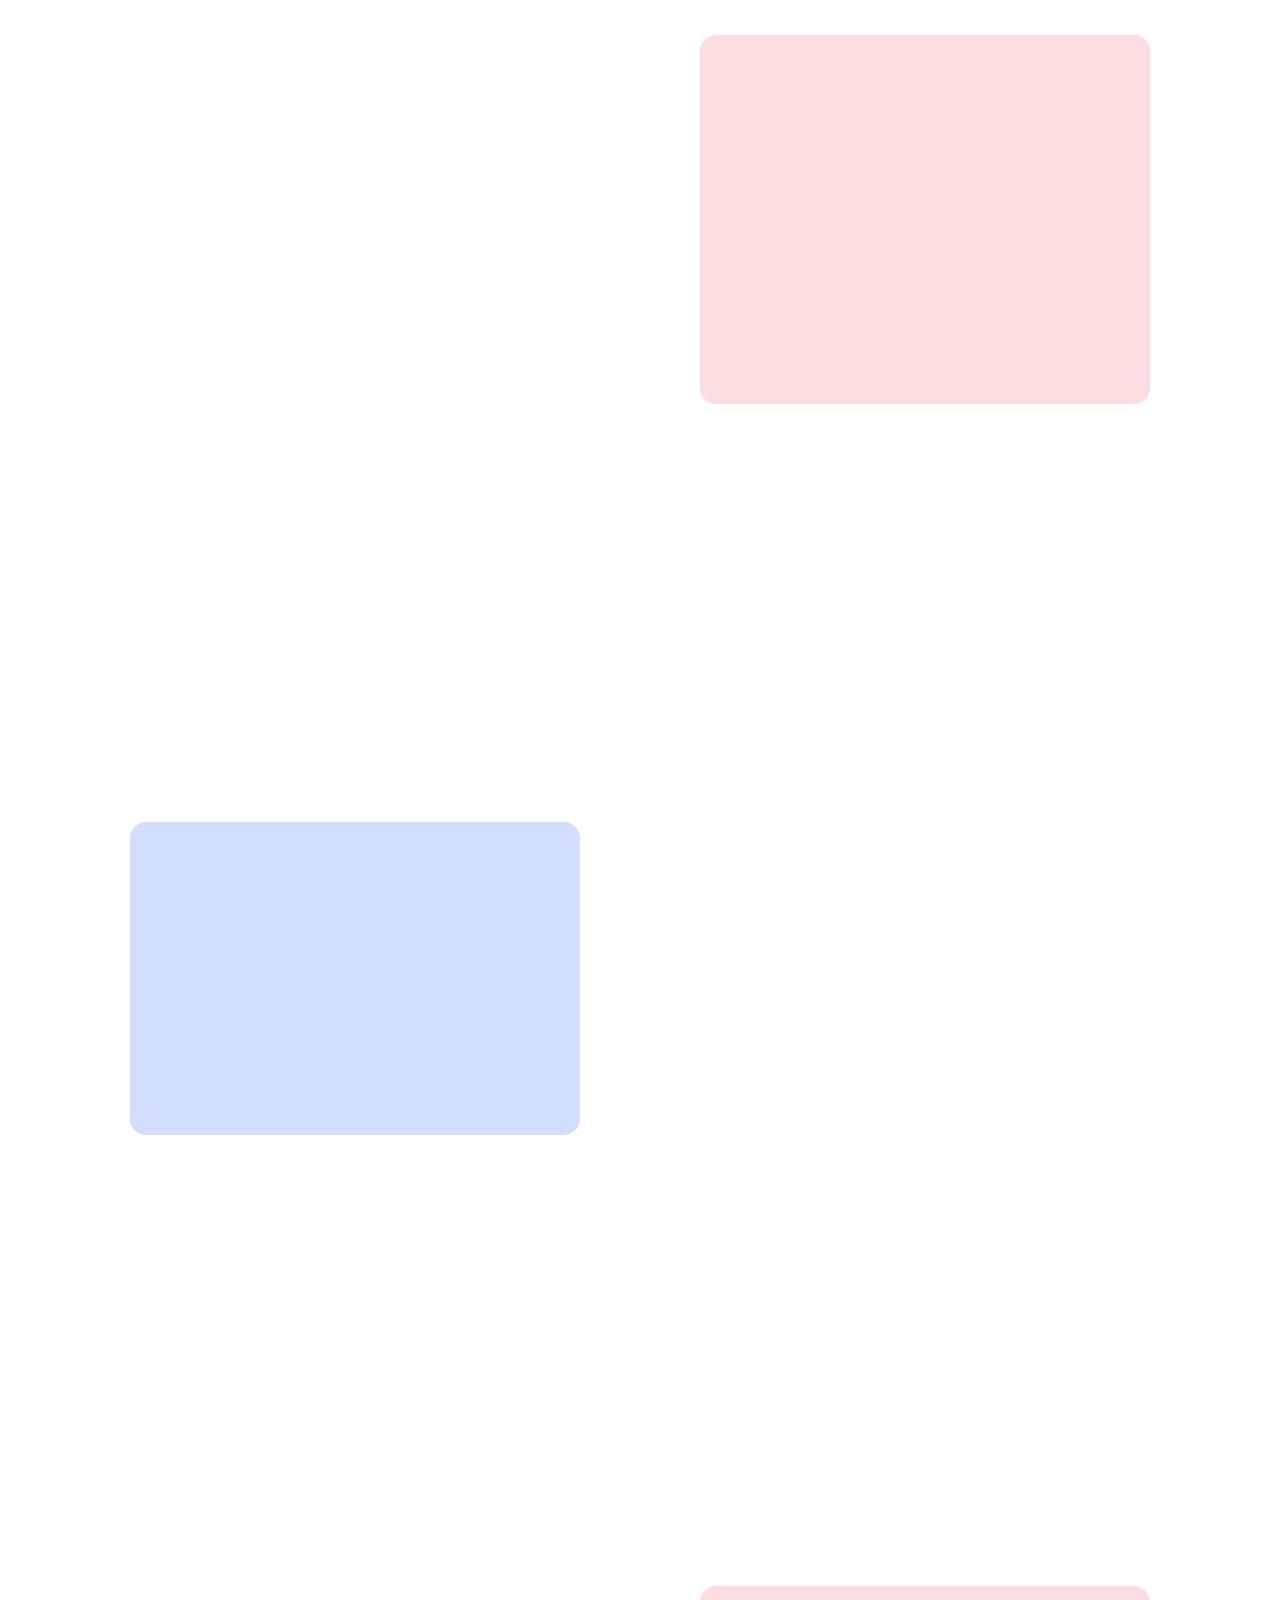
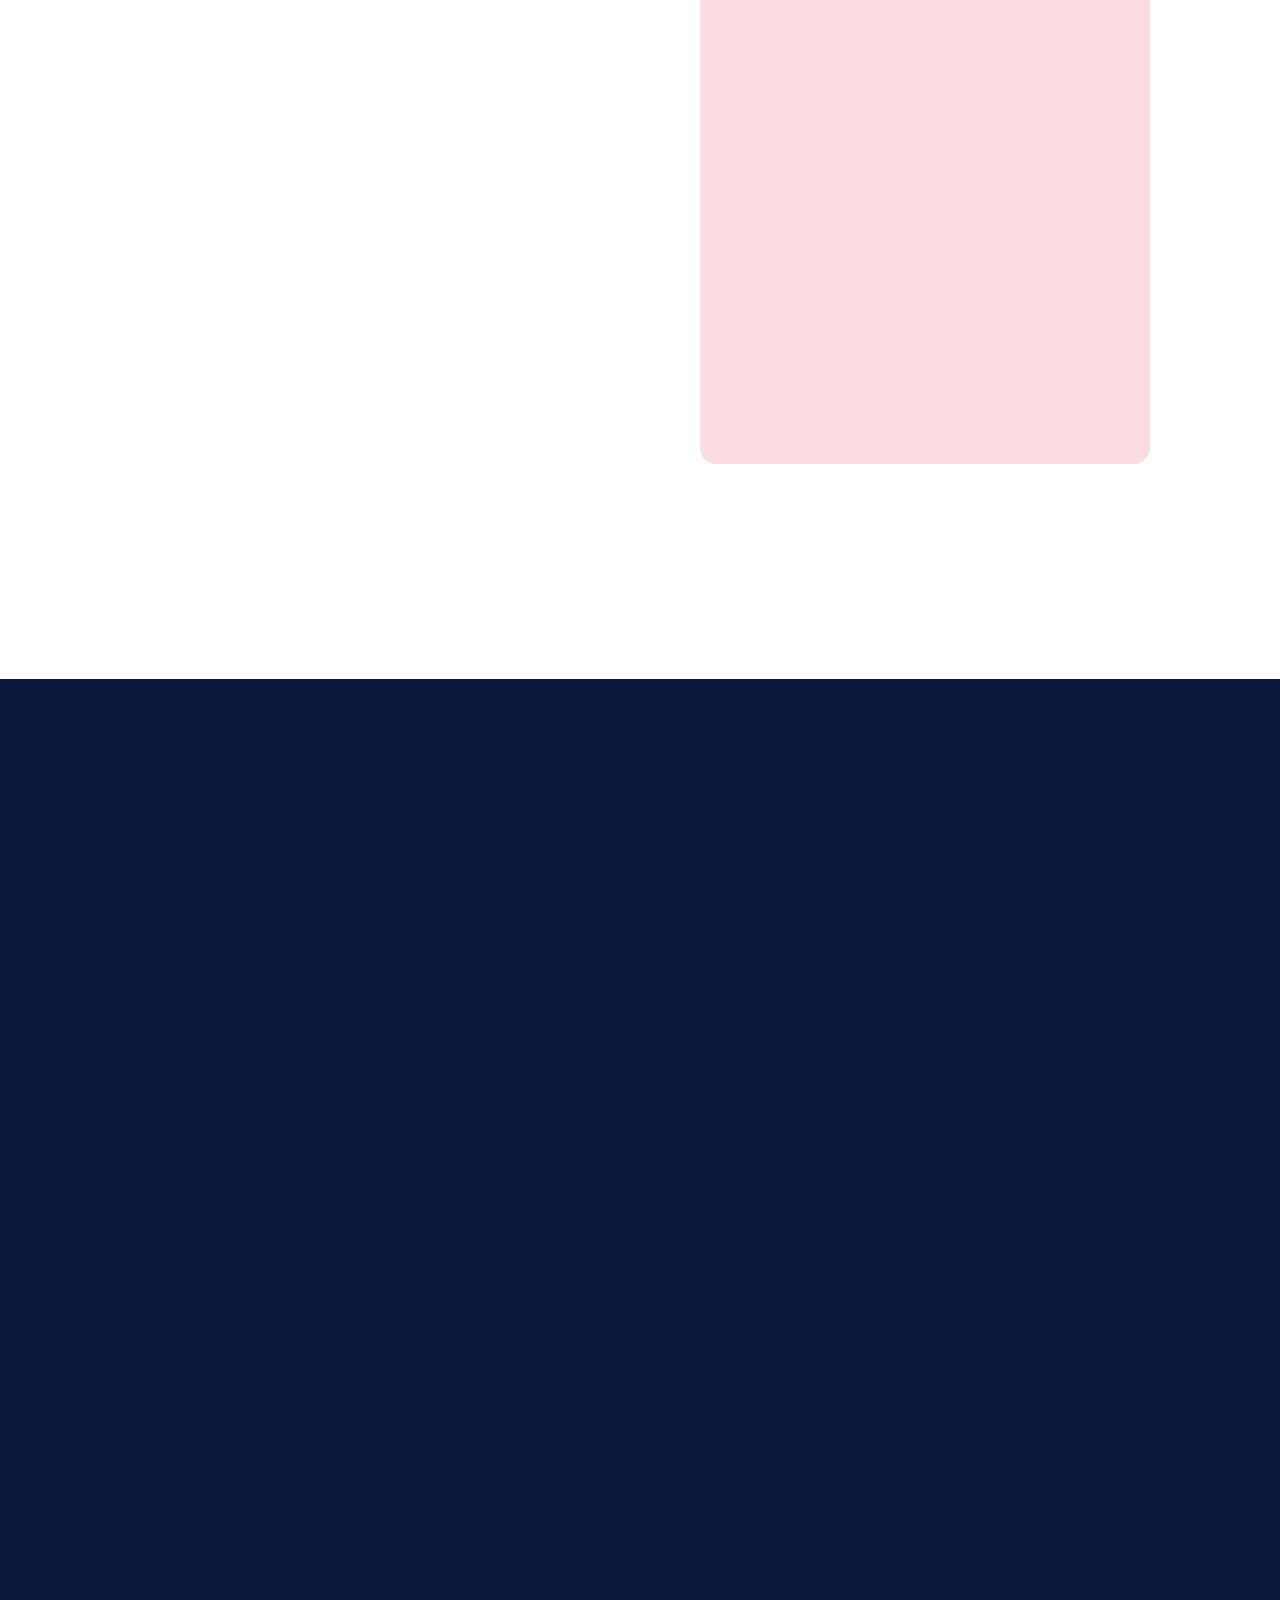
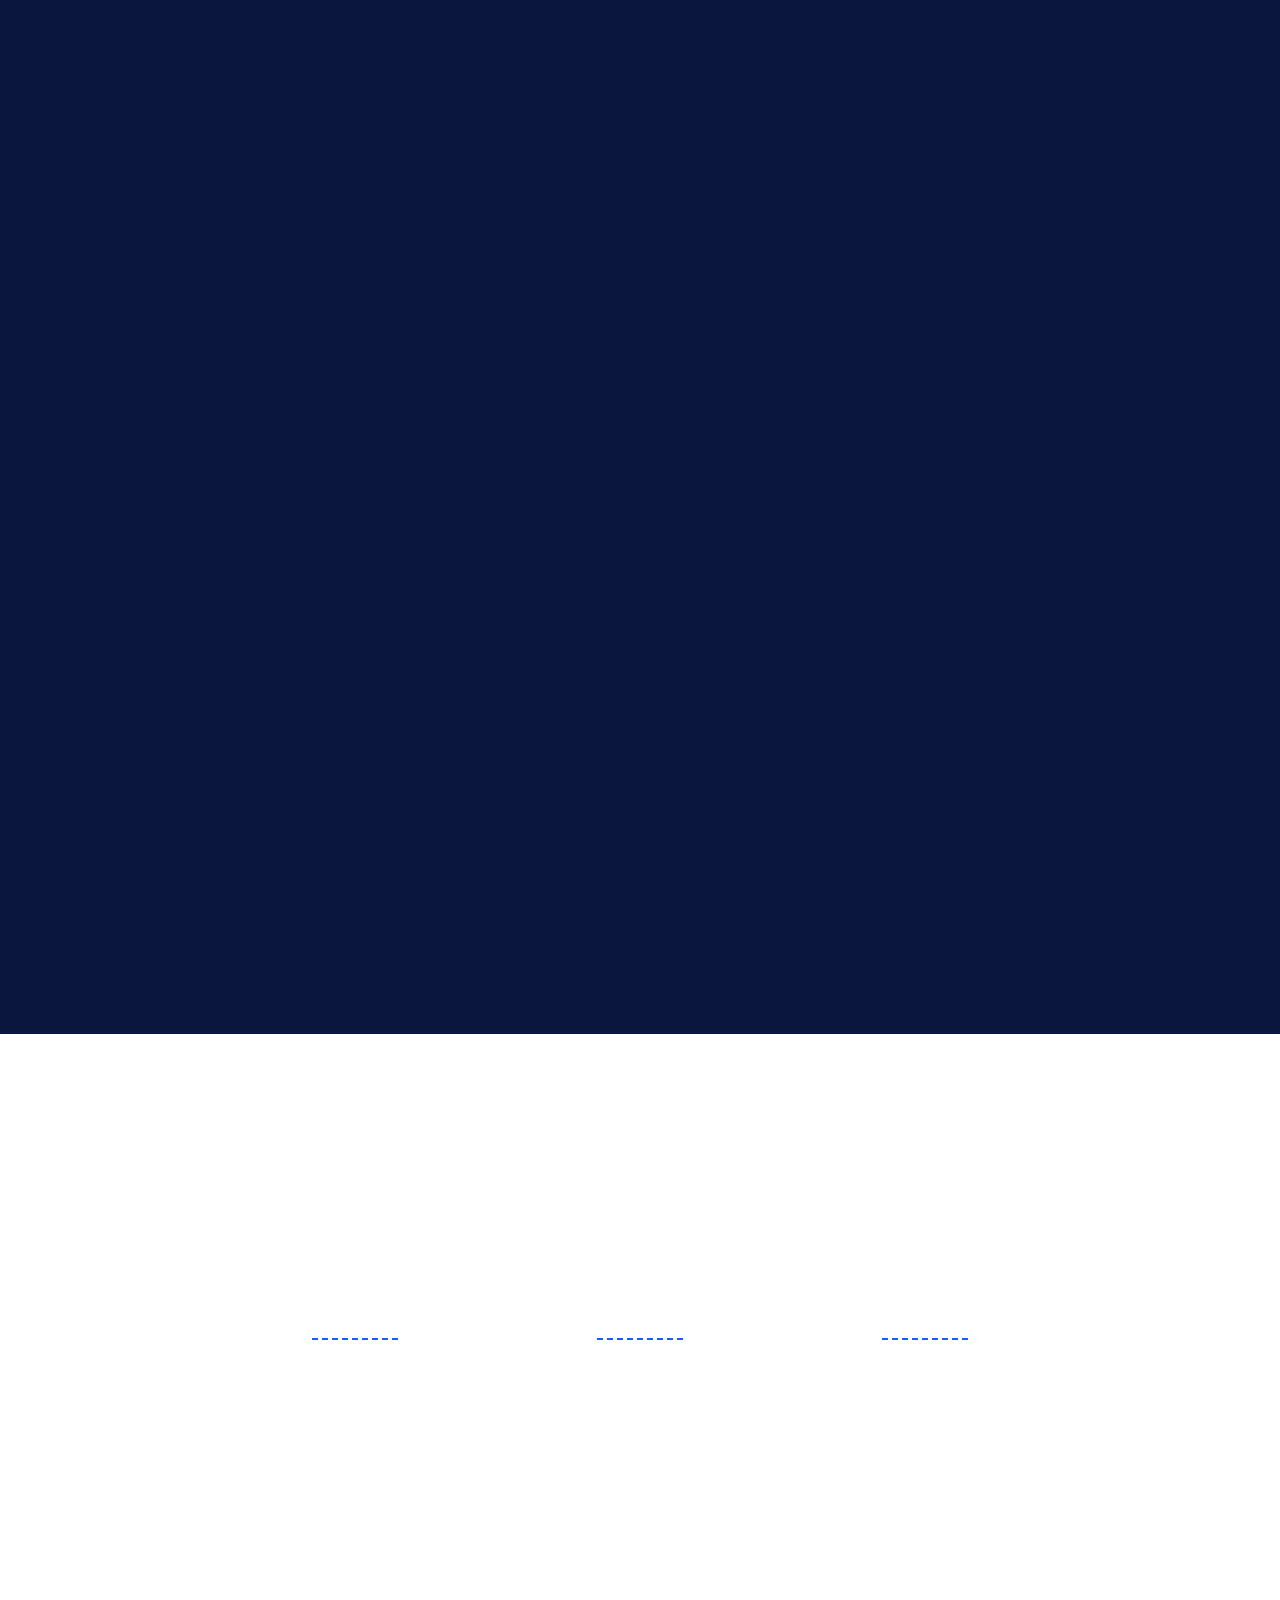
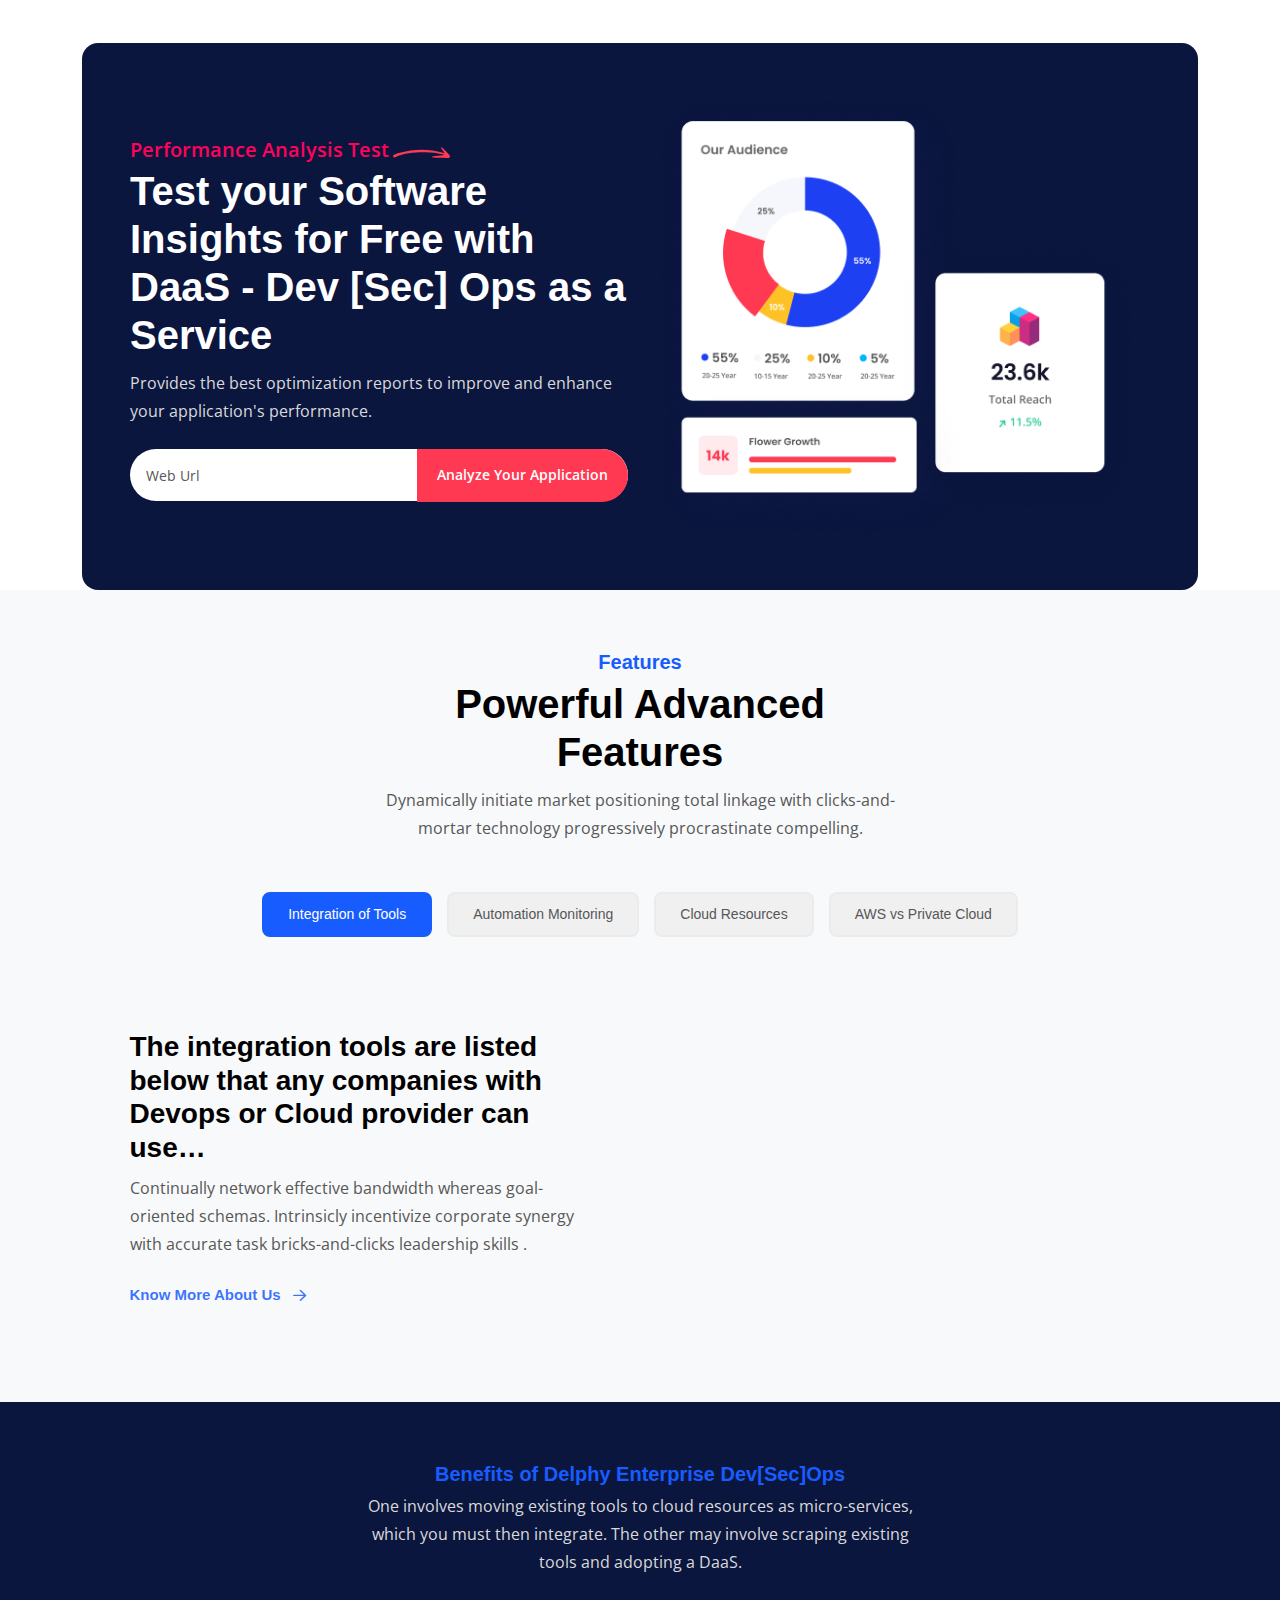
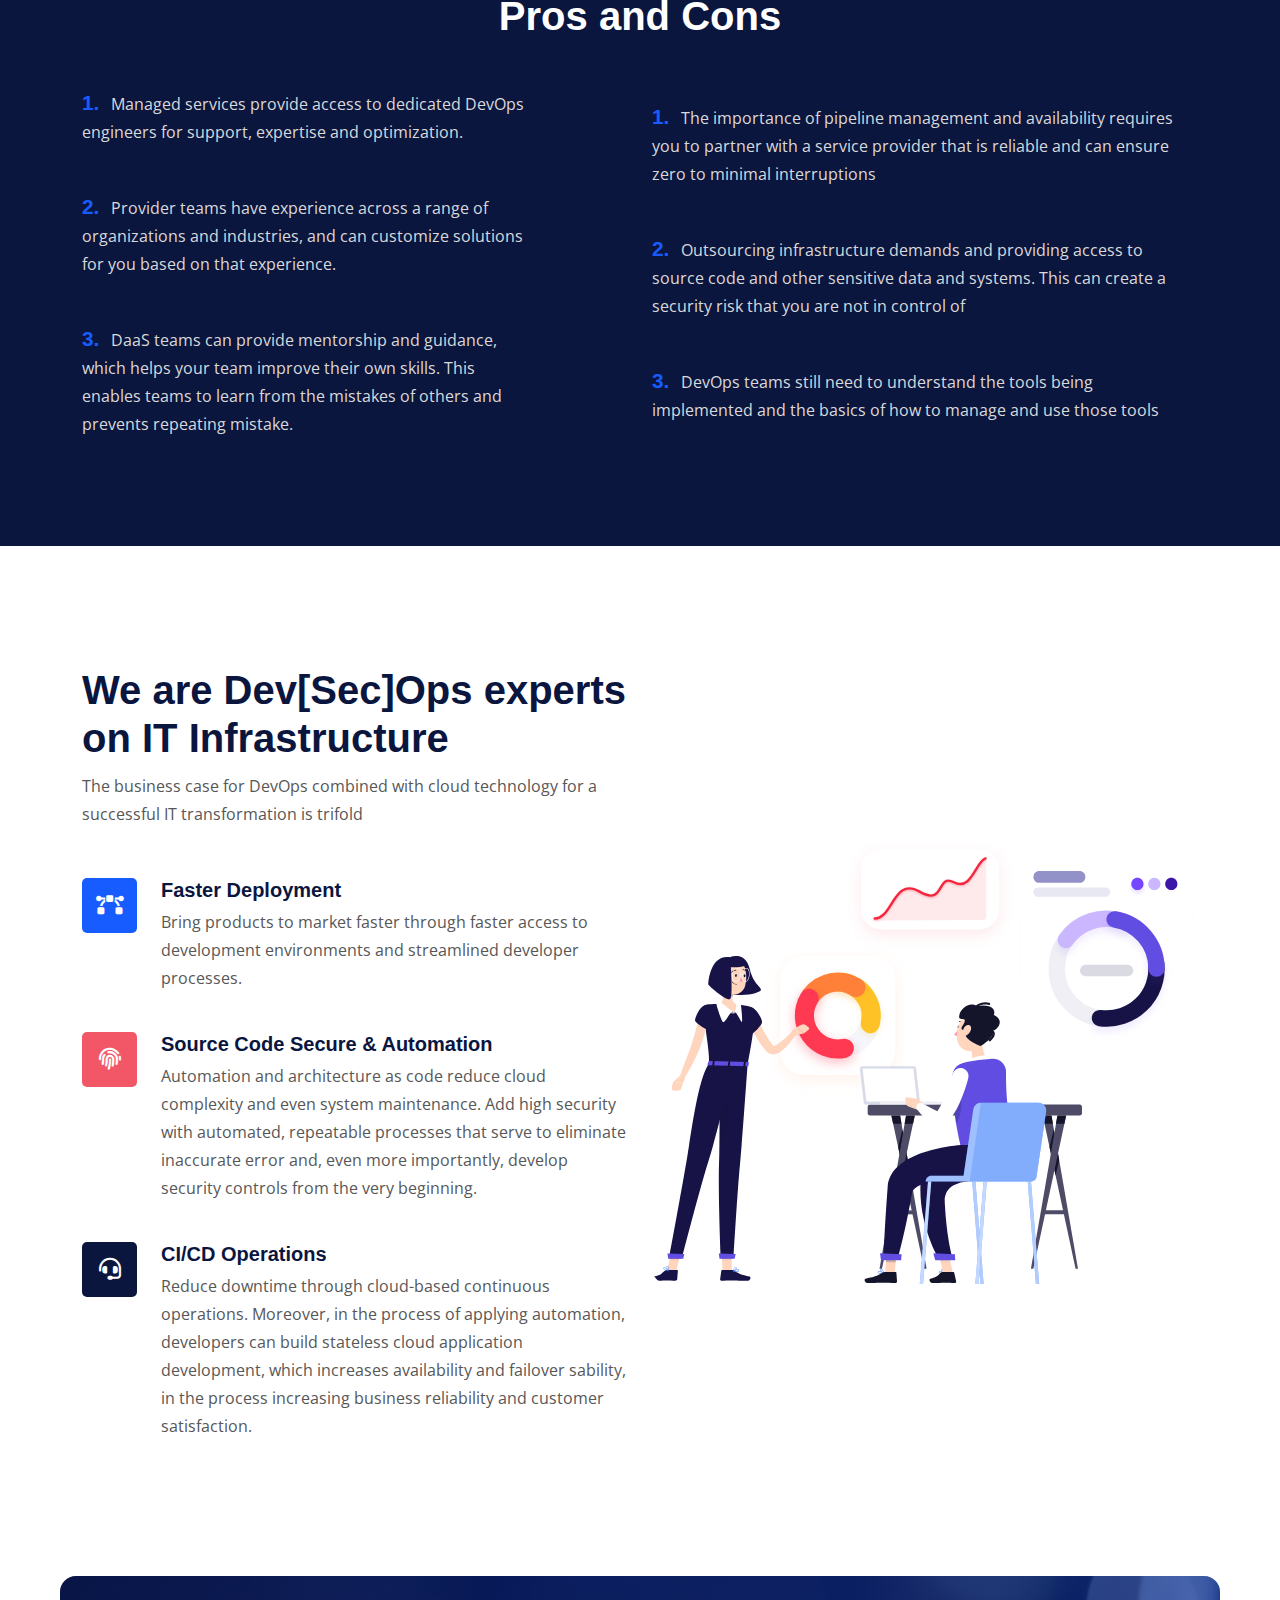
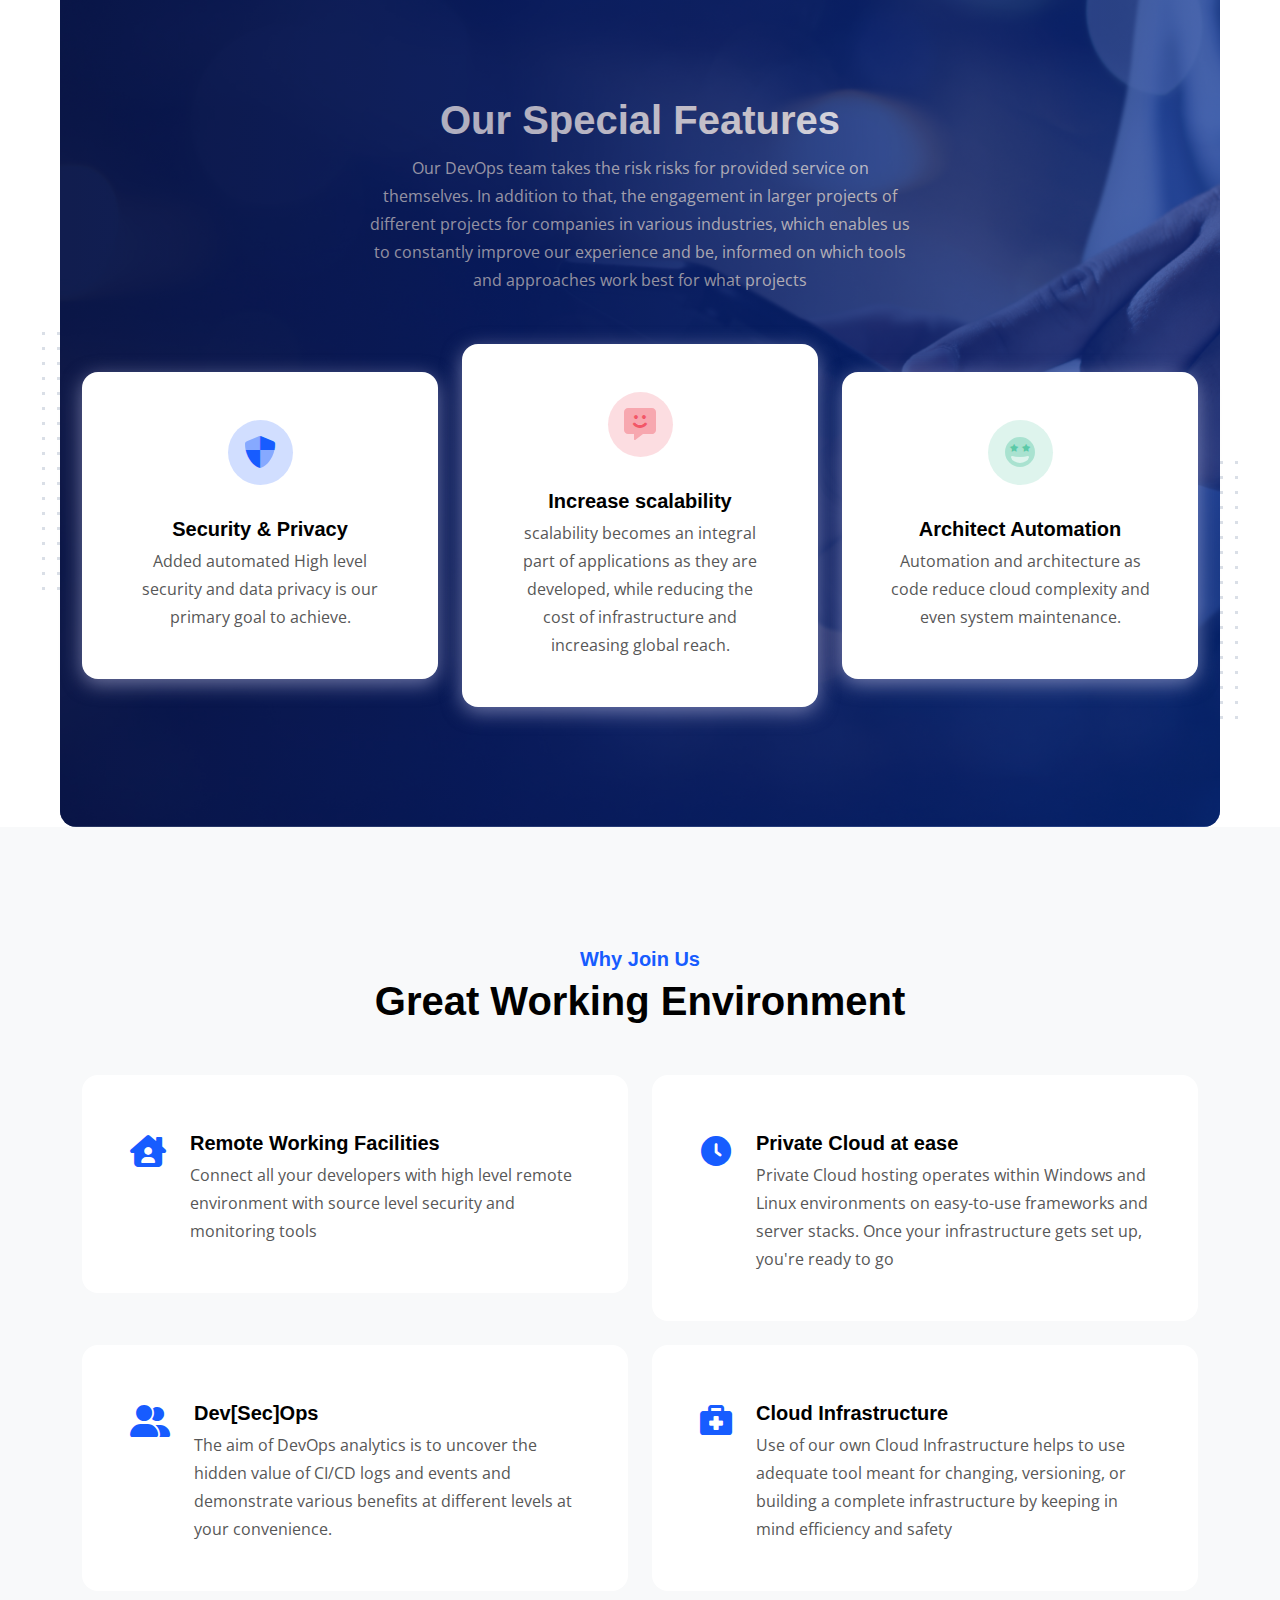
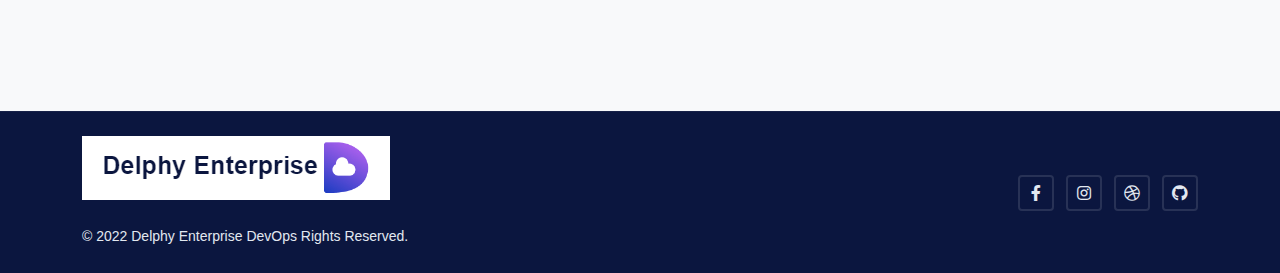
==== commit 3a8f728f: "devsecops screen and request demo update" ====
--- a/index.html
+++ b/index.html
@@ -75,6 +75,11 @@
                             <li class="nav-item">
                                 <a class="nav-link" href="index.html" role="button" aria-expanded="false">
                                     Home
+                                </a>
+                            </li>
+                            <li class="nav-item">
+                                <a class="nav-link" href="devsecops.html" role="button" aria-expanded="false">
+                                    Dev[Sec]Ops
                                 </a>
                             </li>
                             <li class="nav-item">
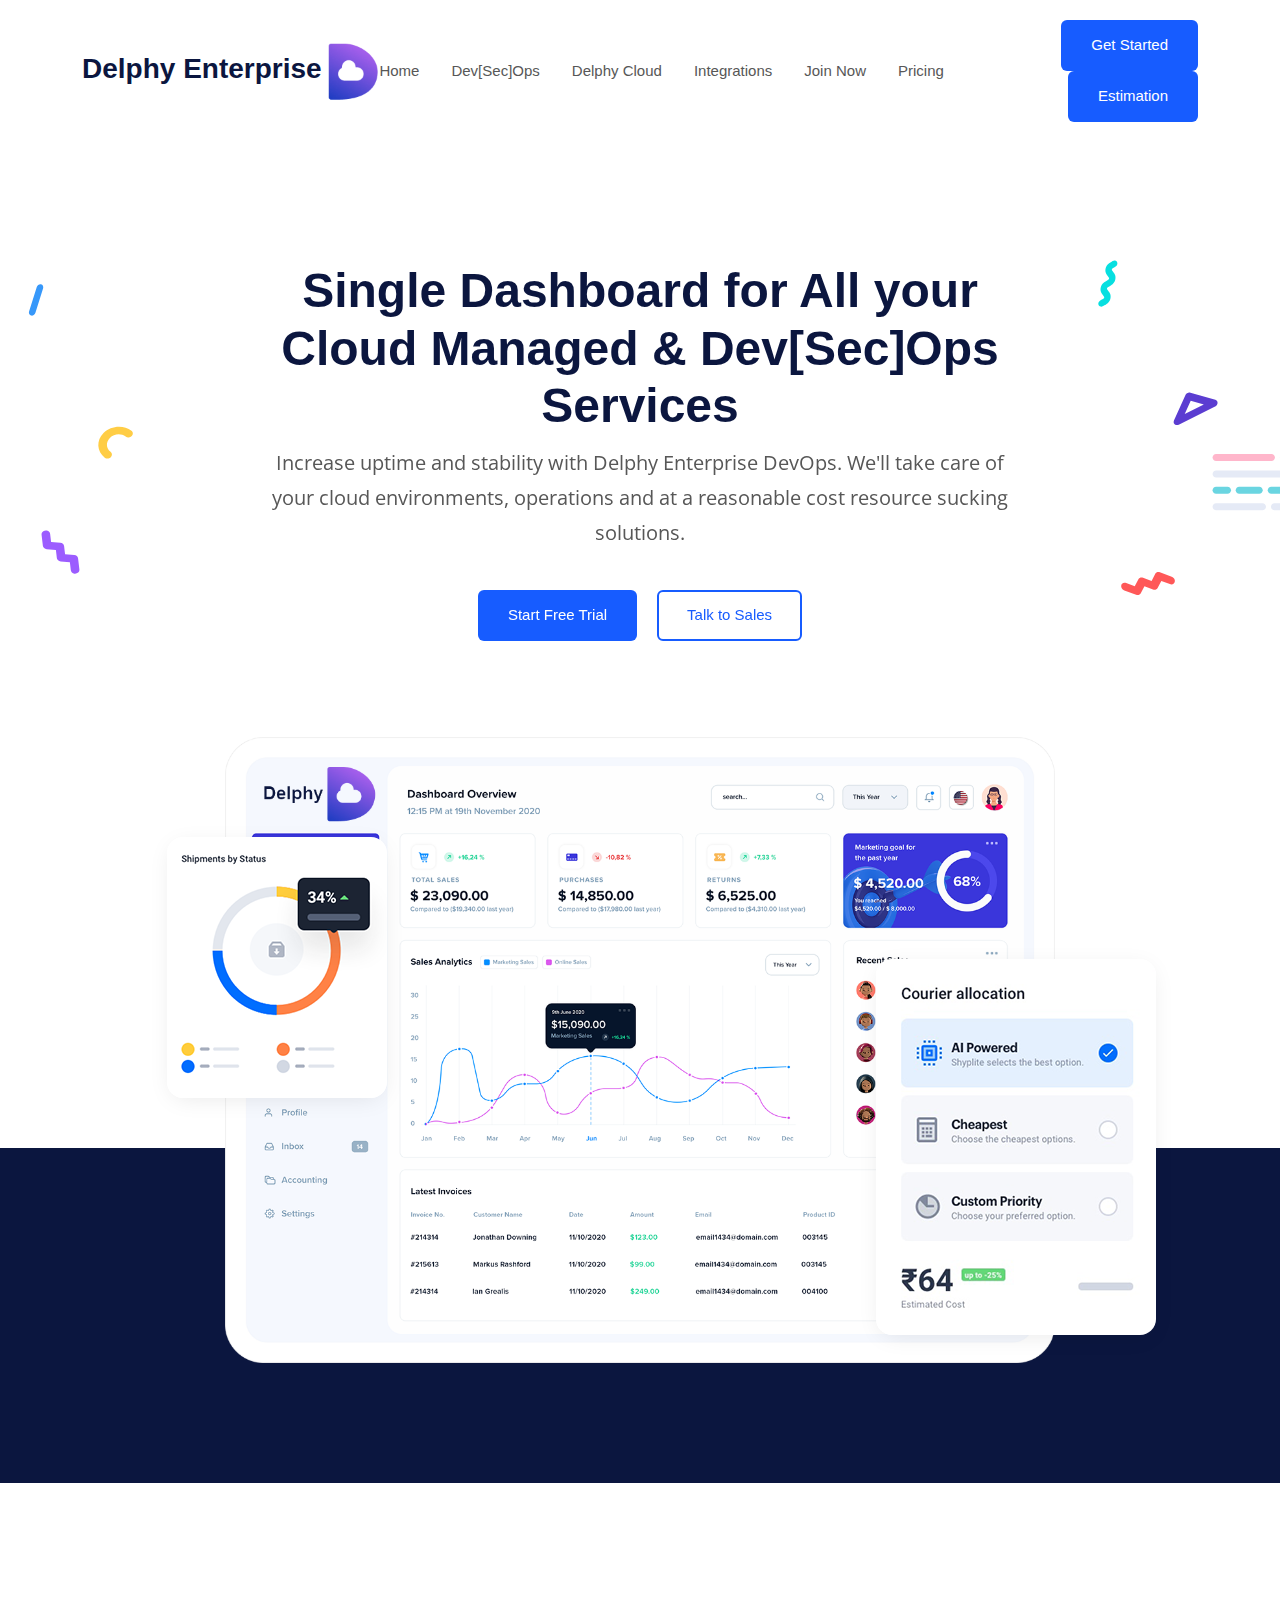
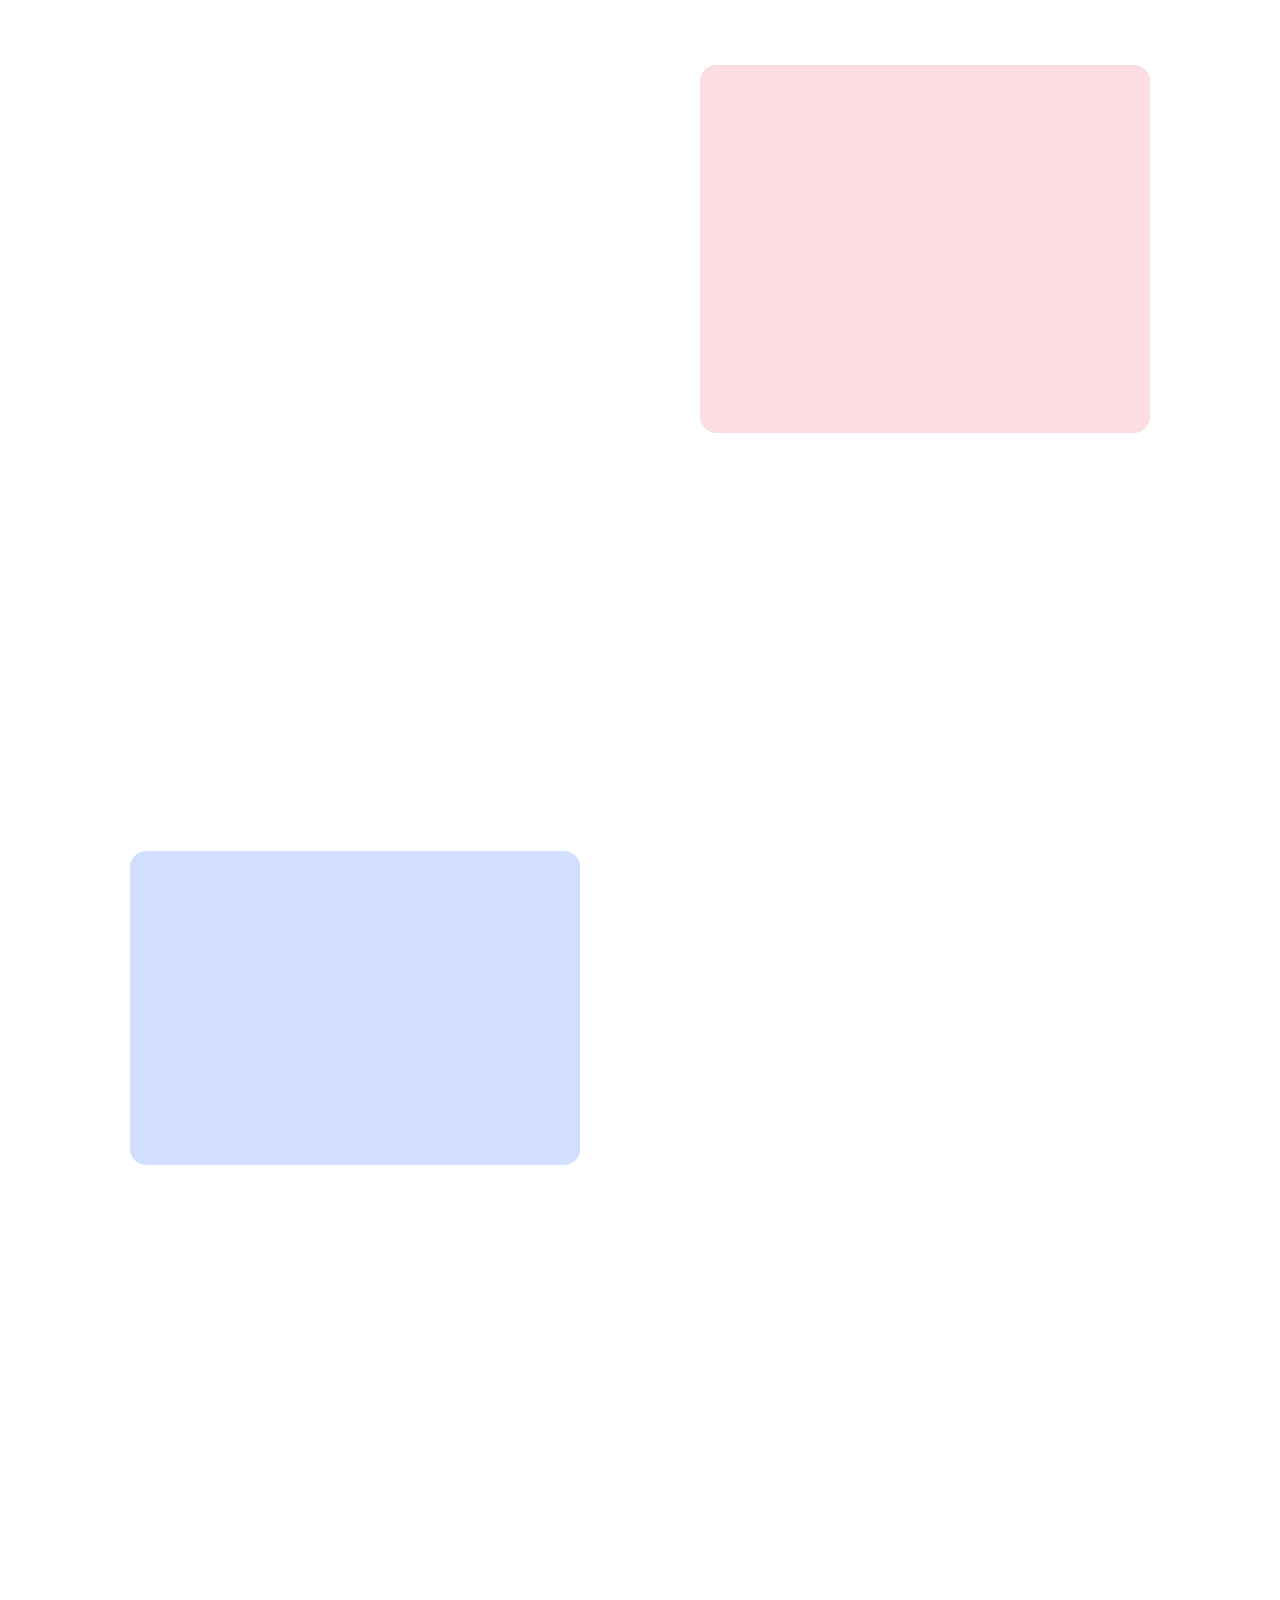
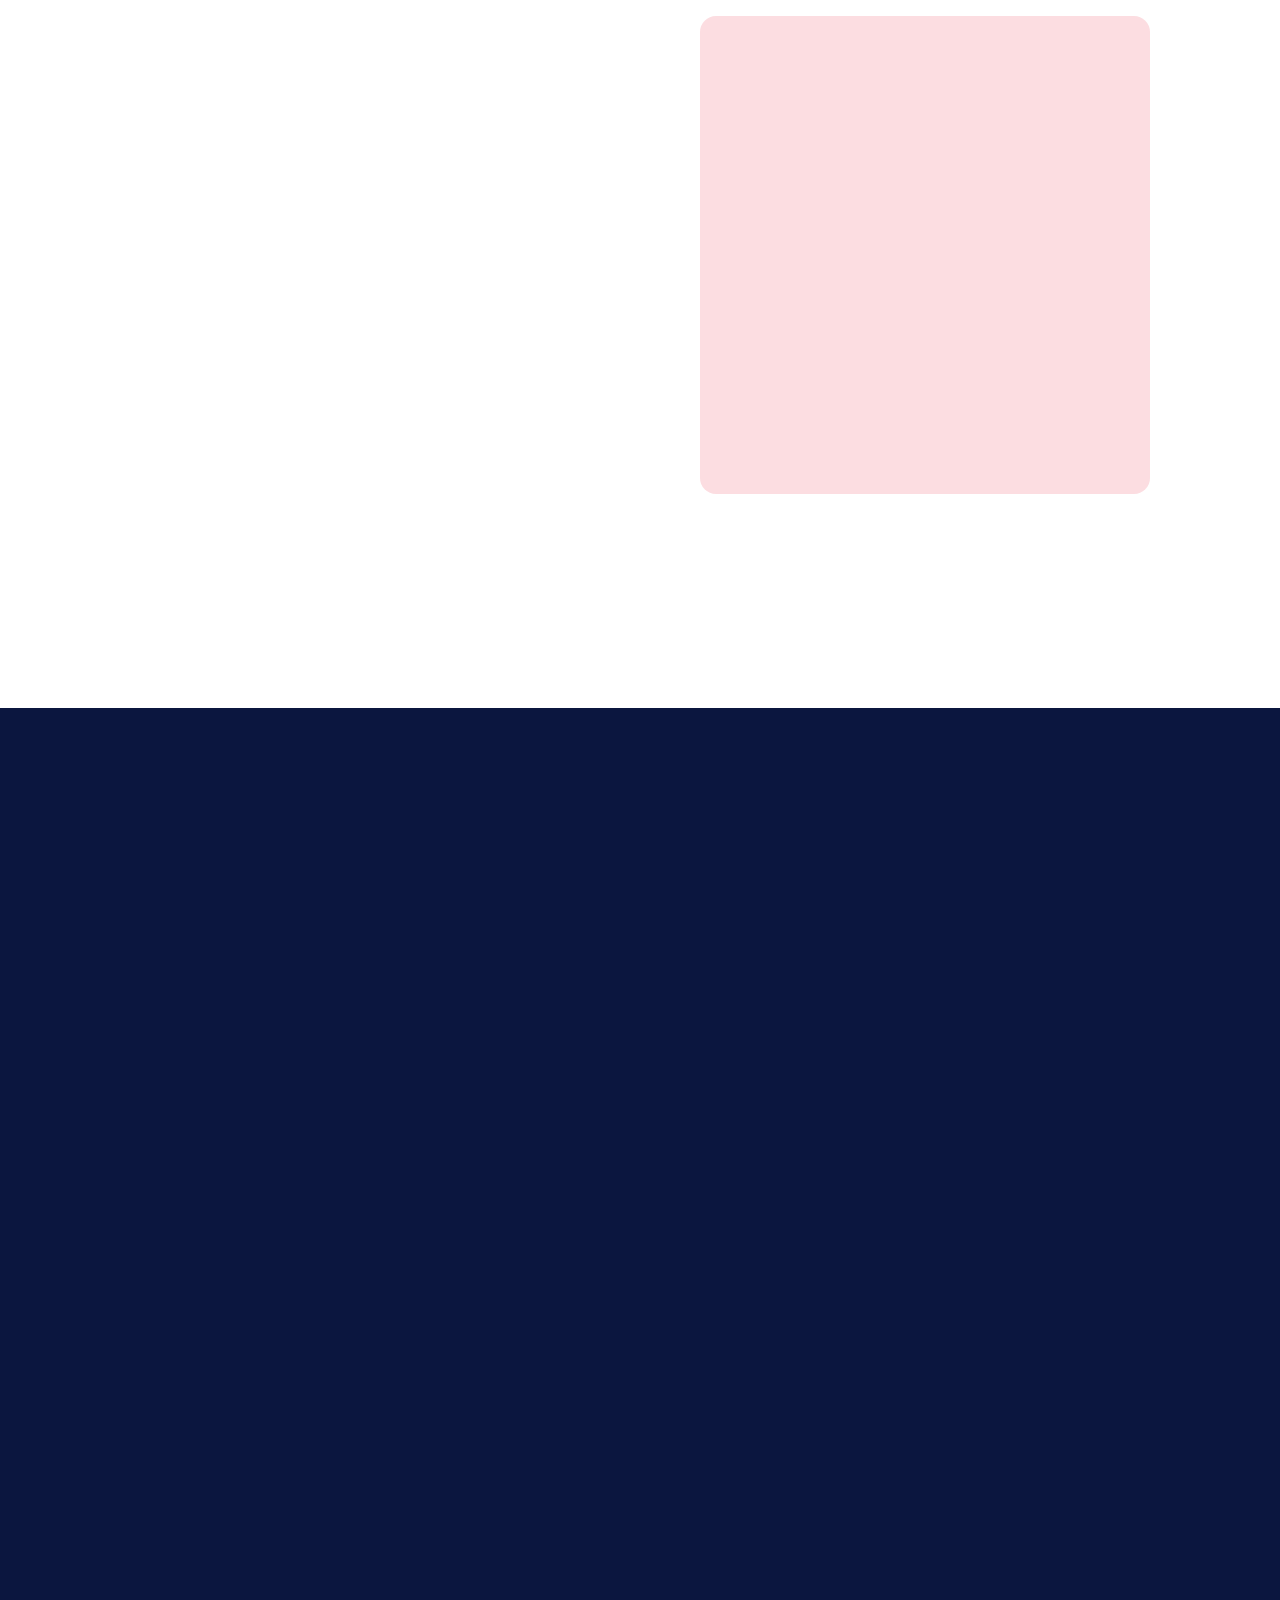
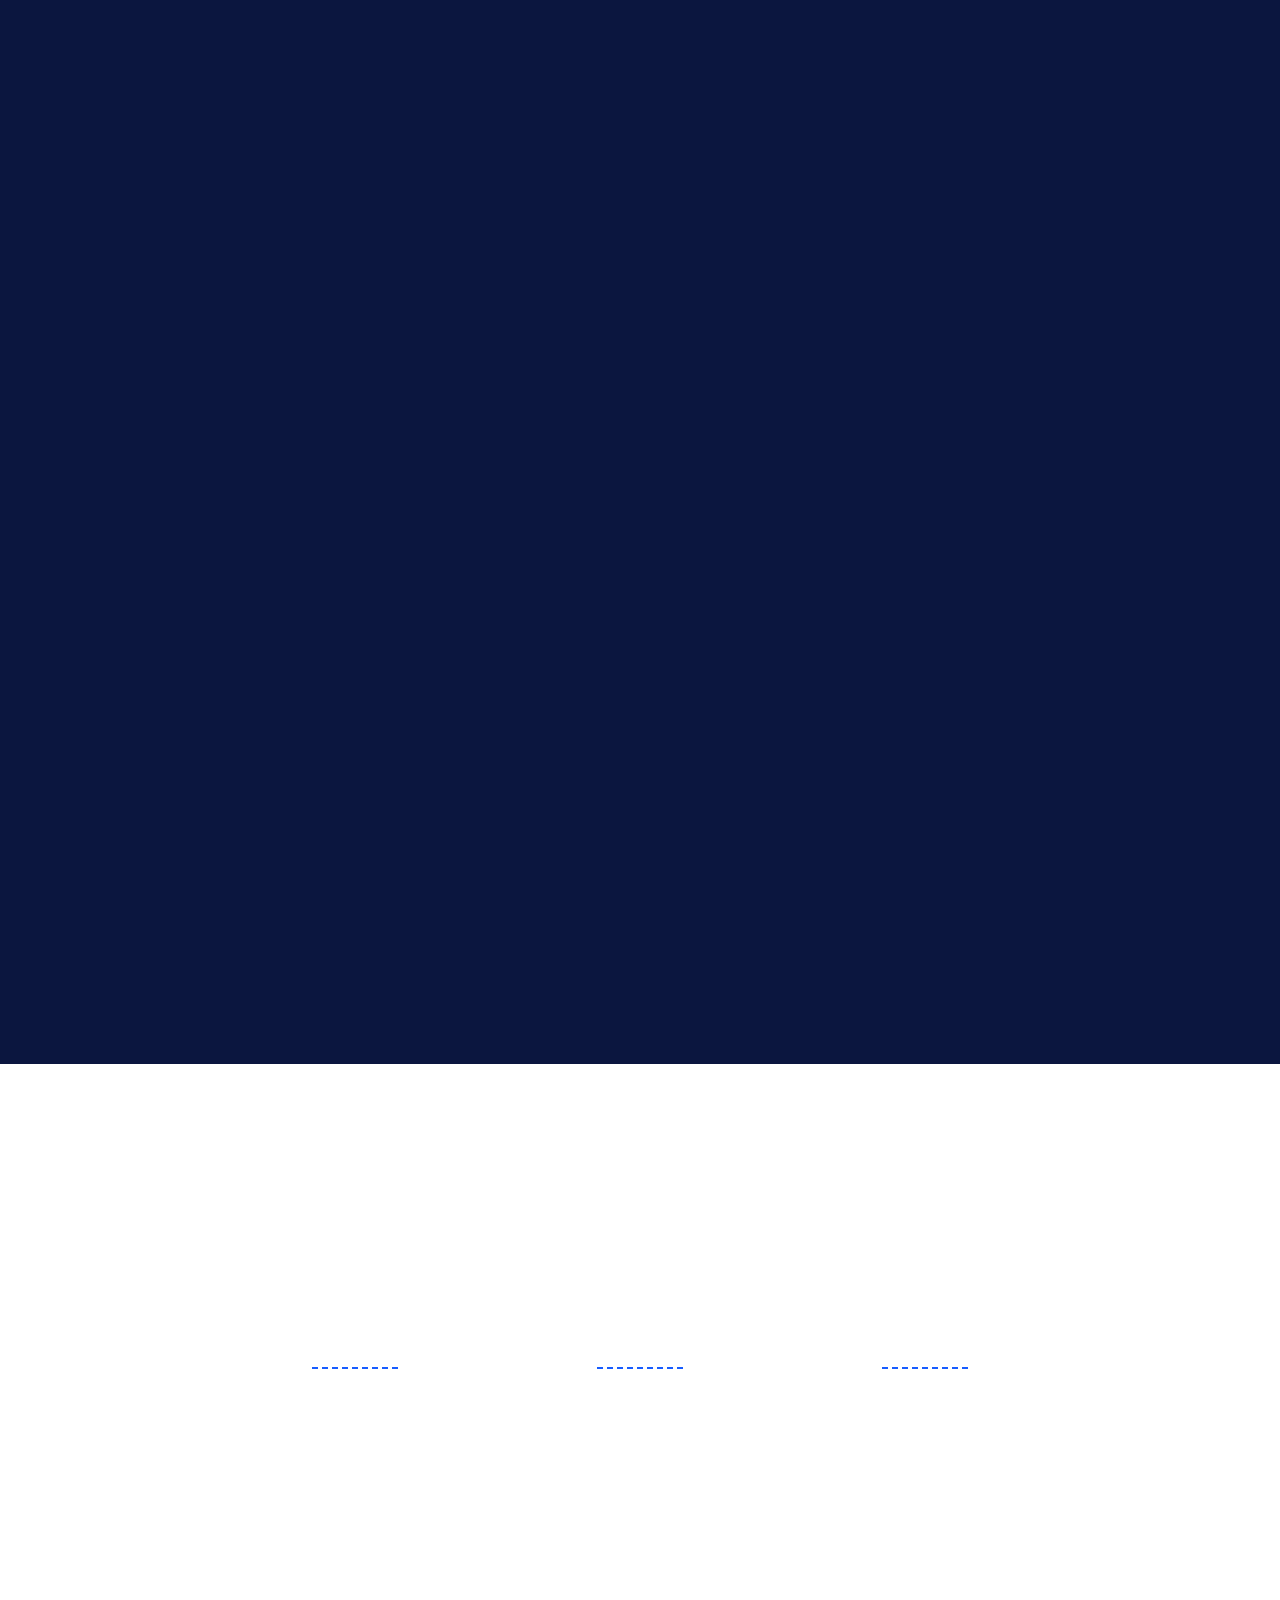
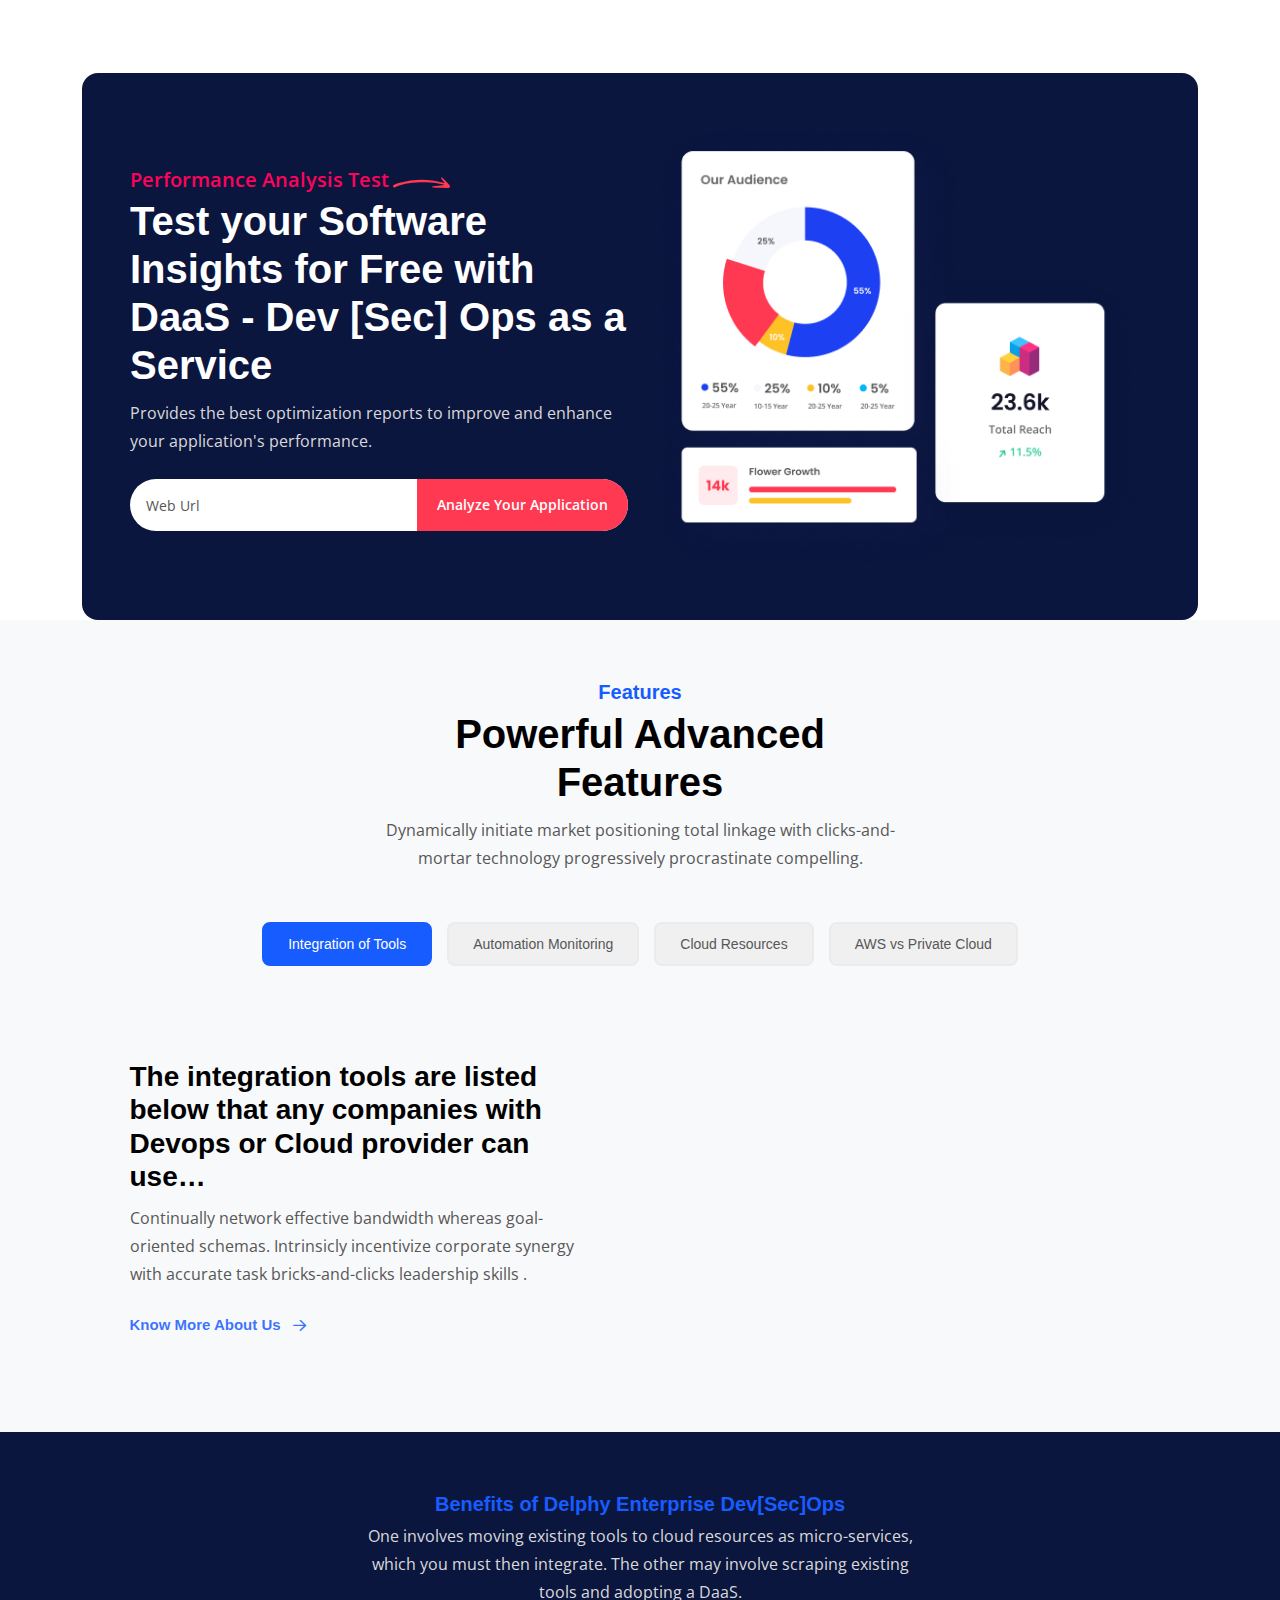
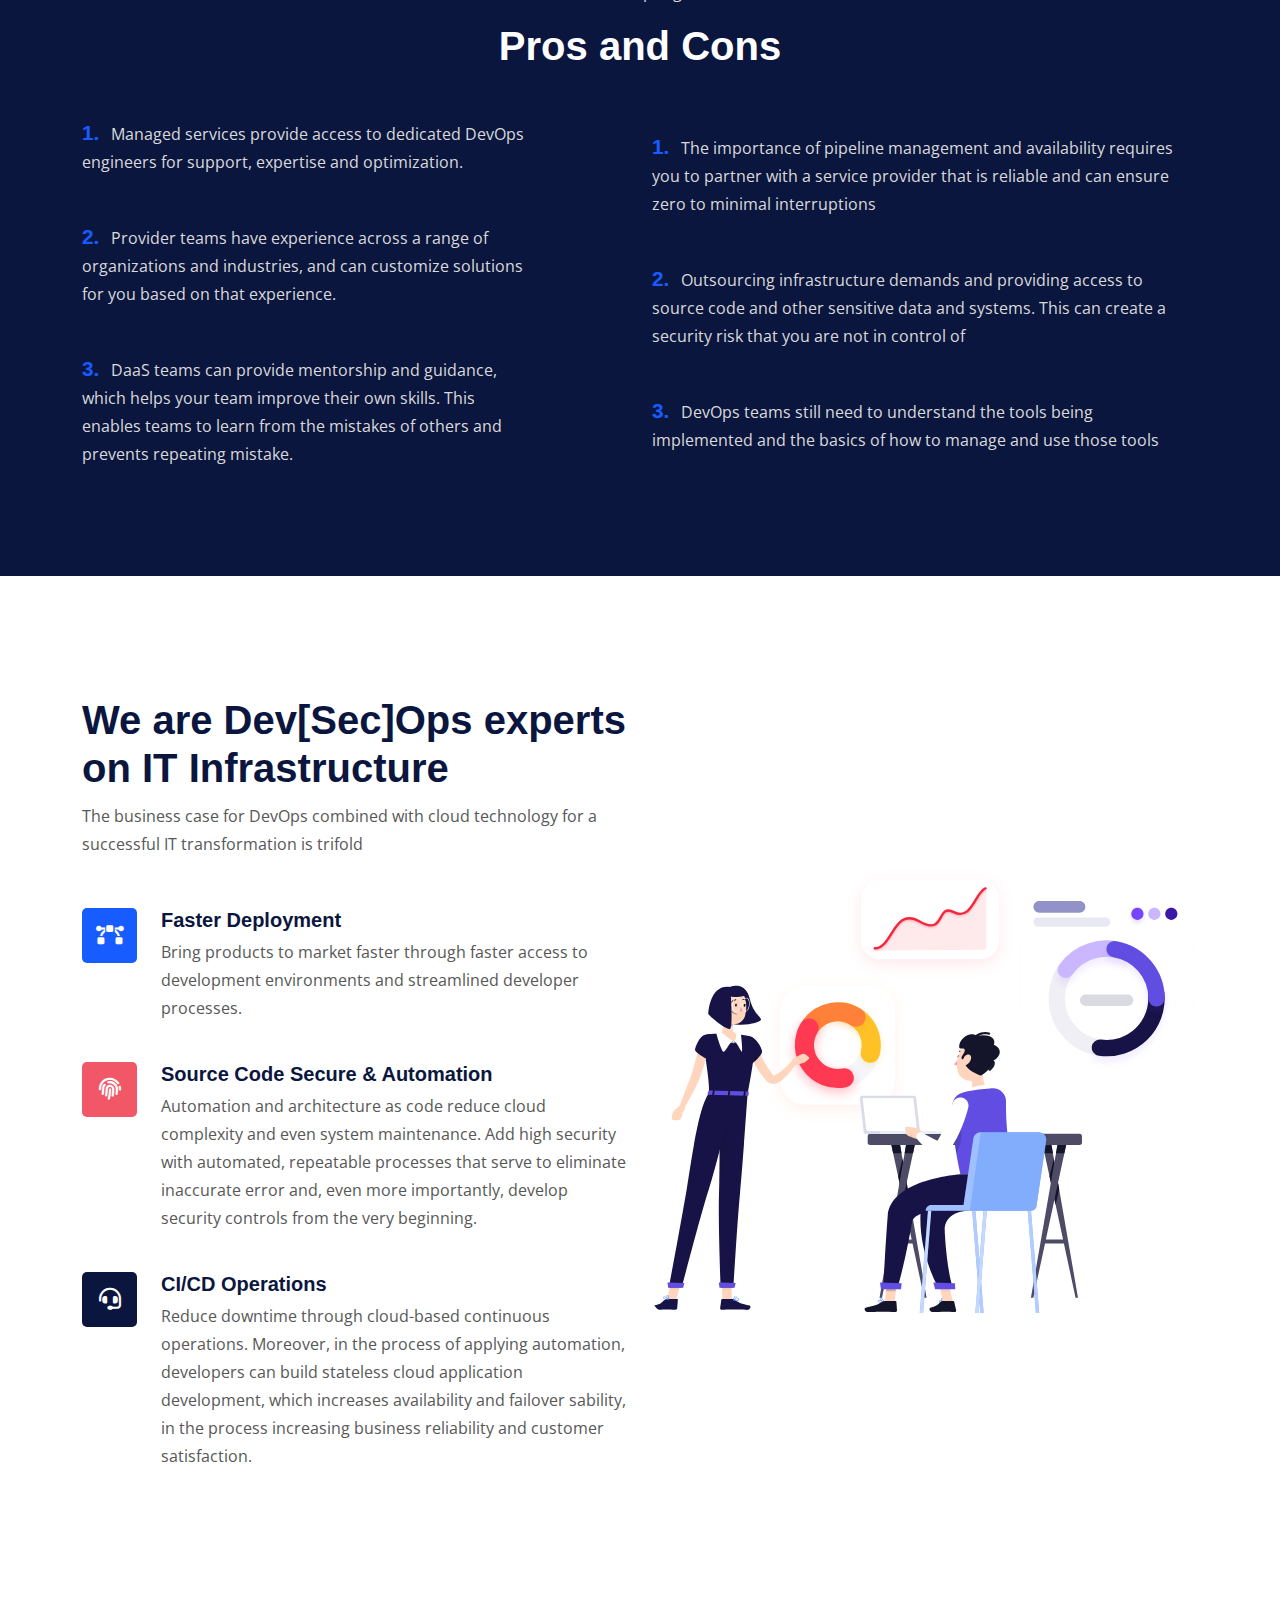
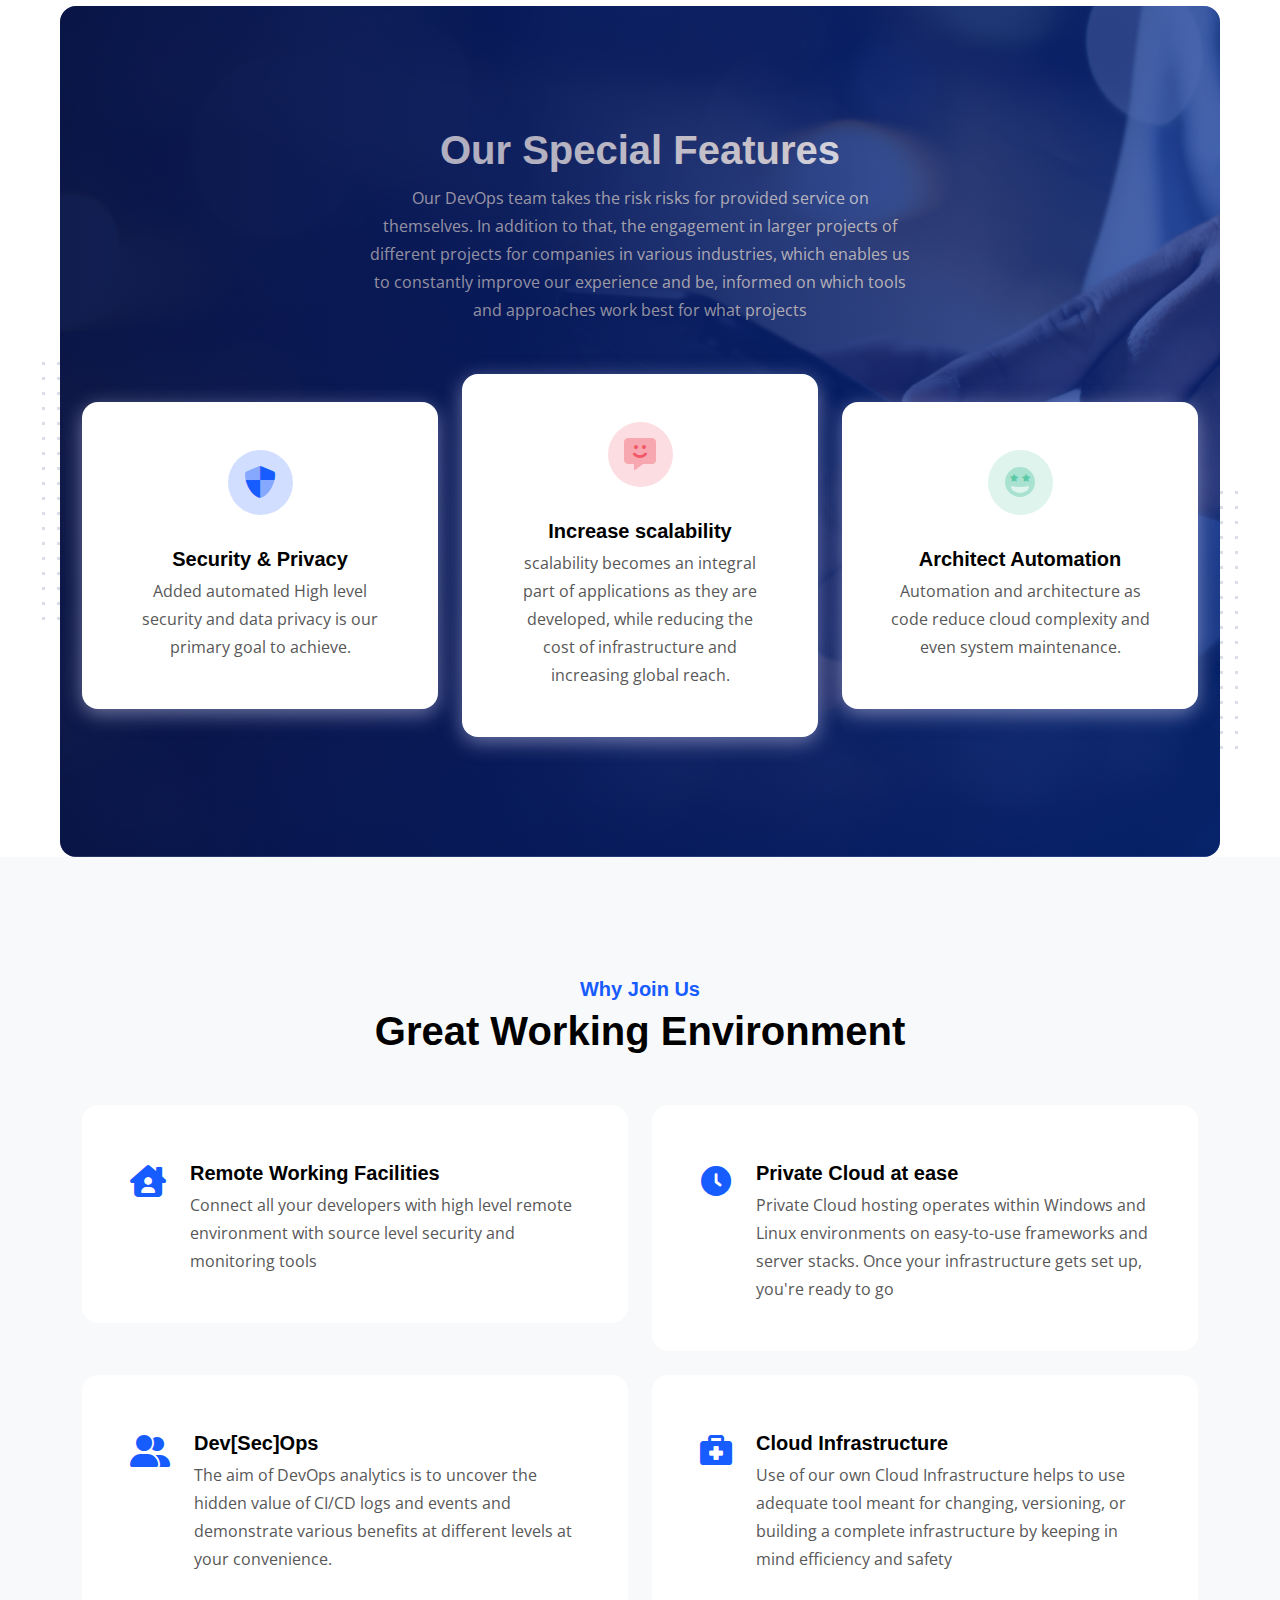
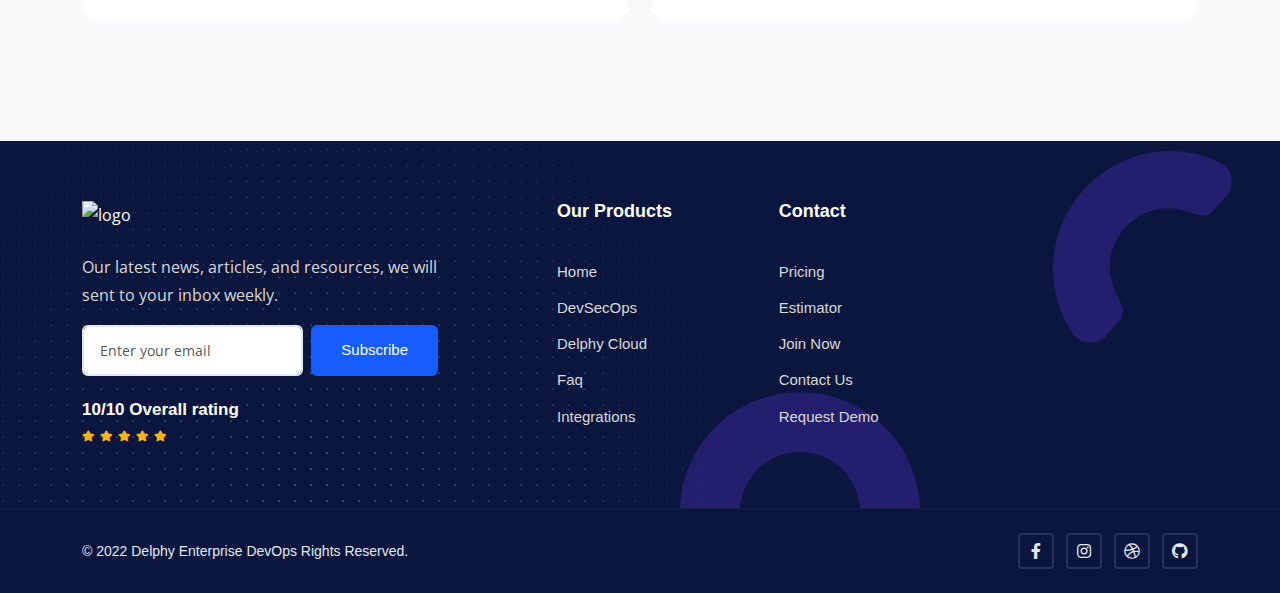
==== commit 8c2af773: "estimator and price dynamic calculator" ====
--- a/index.html
+++ b/index.html
@@ -106,6 +106,7 @@
                     </div>
                     <div class="action-btns text-end me-5 me-lg-0 d-none d-md-block d-lg-block">
                         <a href="request-demo.html" class="btn btn-primary">Get Started</a>
+                        <a href="estimate.html" class="btn btn-primary">Estimation</a>
                     </div>
                 </div>
             </nav>
@@ -123,7 +124,7 @@
                             </p>
                             <div class="action-btns text-center pt-4" data-aos="fade-up" data-aos-delay="100">
                                 <a href="request-demo.html" class="btn btn-primary me-lg-3 me-sm-3">Start Free Trial</a>
-                                <a href="request-demo.html" class="btn btn-outline-primary">Talk to Sales</a>
+                                <a href="estimate.html" class="btn btn-outline-primary">Talk to Sales</a>
                             </div>
                         </div>
                     </div>
@@ -952,18 +953,97 @@
         <!--footer section start-->
         <footer class="footer-section">
 
+            <!--for light footer add .footer-light class and for dark footer add .bg-dark .text-white class-->
+            <div class="footer-top bg-dark text-white  ptb-60" style="background: url('assets/img/page-header-bg.svg')no-repeat bottom right">
+                <div class="container">
+                    <div class="row justify-content-between">
+                        <div class="col-md-8 col-lg-4 mb-md-4 mb-lg-0">
+                            <div class="footer-single-col">
+                                <div class="footer-single-col mb-4">
+                                    <img src="assets/img/logo-full-white.png" alt="logo" class="img-fluid logo-white">
+                                    <img src="assets/img/logo-color.png" alt="logo" class="img-fluid logo-color">
+                                </div>
+                                <p>Our latest news, articles, and resources, we will sent to your inbox weekly.</p>
+
+                                <form class="newsletter-form position-relative d-block d-lg-flex d-md-flex">
+                                    <input type="text" class="input-newsletter form-control me-2" placeholder="Enter your email" name="email" required="" autocomplete="off">
+                                    <input type="submit" value="Subscribe" data-wait="Please wait..." class="btn btn-primary mt-3 mt-lg-0 mt-md-0">
+                                </form>
+                                <div class="ratting-wrap mt-4">
+                                    <h6 class="mb-0">10/10 Overall rating</h6>
+                                    <ul class="list-unstyled rating-list list-inline mb-0">
+                                        <li class="list-inline-item"><i class="fas fa-star text-warning"></i></li>
+                                        <li class="list-inline-item"><i class="fas fa-star text-warning"></i></li>
+                                        <li class="list-inline-item"><i class="fas fa-star text-warning"></i></li>
+                                        <li class="list-inline-item"><i class="fas fa-star text-warning"></i></li>
+                                        <li class="list-inline-item"><i class="fas fa-star text-warning"></i></li>
+                                    </ul>
+                                </div>
+                            </div>
+                        </div>
+                        <div class="col-md-12 col-lg-7 mt-4 mt-md-0 mt-lg-0">
+                            <div class="row">
+                                <div class="col-md-4 col-lg-4 mt-4 mt-md-0 mt-lg-0">
+                                    <div class="footer-single-col">
+                                        <h3>Our Products</h3>
+                                        <ul class="list-unstyled footer-nav-list mb-lg-0">
+                                            <li><a href="index.html" class="text-decoration-none">Home</a></li>
+                                            <li><a href="devsecops.html" class="text-decoration-none">DevSecOps</a></li>
+                                            <li><a href="delphy-cloud.html" class="text-decoration-none">Delphy Cloud</a></li>
+                                            <li><a href="faq.html" class="text-decoration-none">Faq</a></li>
+                                            <li><a href="integrations.html" class="text-decoration-none">Integrations</a>
+                                            </li>
+                                        </ul>
+                                    </div>
+                                </div>
+                                <div class="col-md-4 col-lg-4 mt-4 mt-md-0 mt-lg-0">
+                                    <div class="footer-single-col">
+                                        <h3>Contact</h3>
+                                        <ul class="list-unstyled footer-nav-list mb-lg-0">
+                                            <li><a href="pricing.html" class="text-decoration-none">Pricing</a></li>
+                                            <li><a href="estimate.html" class="text-decoration-none">Estimator</a></li>
+                                            <li><a href="join.html" class="text-decoration-none">Join Now</a></li>
+                                            <li><a href="#" class="text-decoration-none">Contact Us</a></li>
+                                            <li><a href="request-demo" class="text-decoration-none">Request Demo</a>
+                                            </li>
+                                        </ul>
+                                    </div>
+                                </div>
+                                <!-- <div class="col-md-4 col-lg-4 mt-4 mt-md-0 mt-lg-0">
+                                    <div class="footer-single-col">
+                                        <h3>Template</h3>
+                                        <ul class="list-unstyled footer-nav-list mb-lg-0">
+                                            <li><a href="contact-us.html" class="text-decoration-none">Contact</a></li>
+                                            <li><a href="support.html" class="text-decoration-none">Support</a></li>
+                                            <li><a href="support-single.html" class="text-decoration-none">Support Single</a></li>
+                                            <li><a href="team.html" class="text-decoration-none">Our Team</a></li>
+                                            <li><a href="client-review.html" class="text-decoration-none">Customer Review</a></li>
+                                            <li><a href="career-single.html" class="text-decoration-none">Career Single</a>
+                                            </li>
+                                        </ul>
+                                    </div>
+                                </div> -->
+                            </div>
+                        </div>
+
+                    </div>
+                </div>
+            </div>
+            <!--footer top end-->
+
+
             <!--footer bottom start-->
             <div class="footer-bottom bg-dark text-white  py-4">
                 <div class="container">
                     <div class="row justify-content-between align-items-center">
                         <div class="col-md-7 col-lg-7">
-                            <div class="footer-single-col">
+                            <!-- <div class="footer-single-col">
                                 <div class="footer-single-col mb-4">
 
                                     <img src="assets/img/logo-full-white.PNG" alt="logo" class="img-fluid logo-white">
                                     <img src="assets/img/logo-full-white.PNG" alt="logo" class="img-fluid logo-color">
                                 </div>
-                            </div>
+                            </div> -->
                             <div class="copyright-text">
                                 <p class="mb-lg-0 mb-md-0">&copy; 2022 Delphy Enterprise DevOps Rights Reserved.</p>
                             </div>
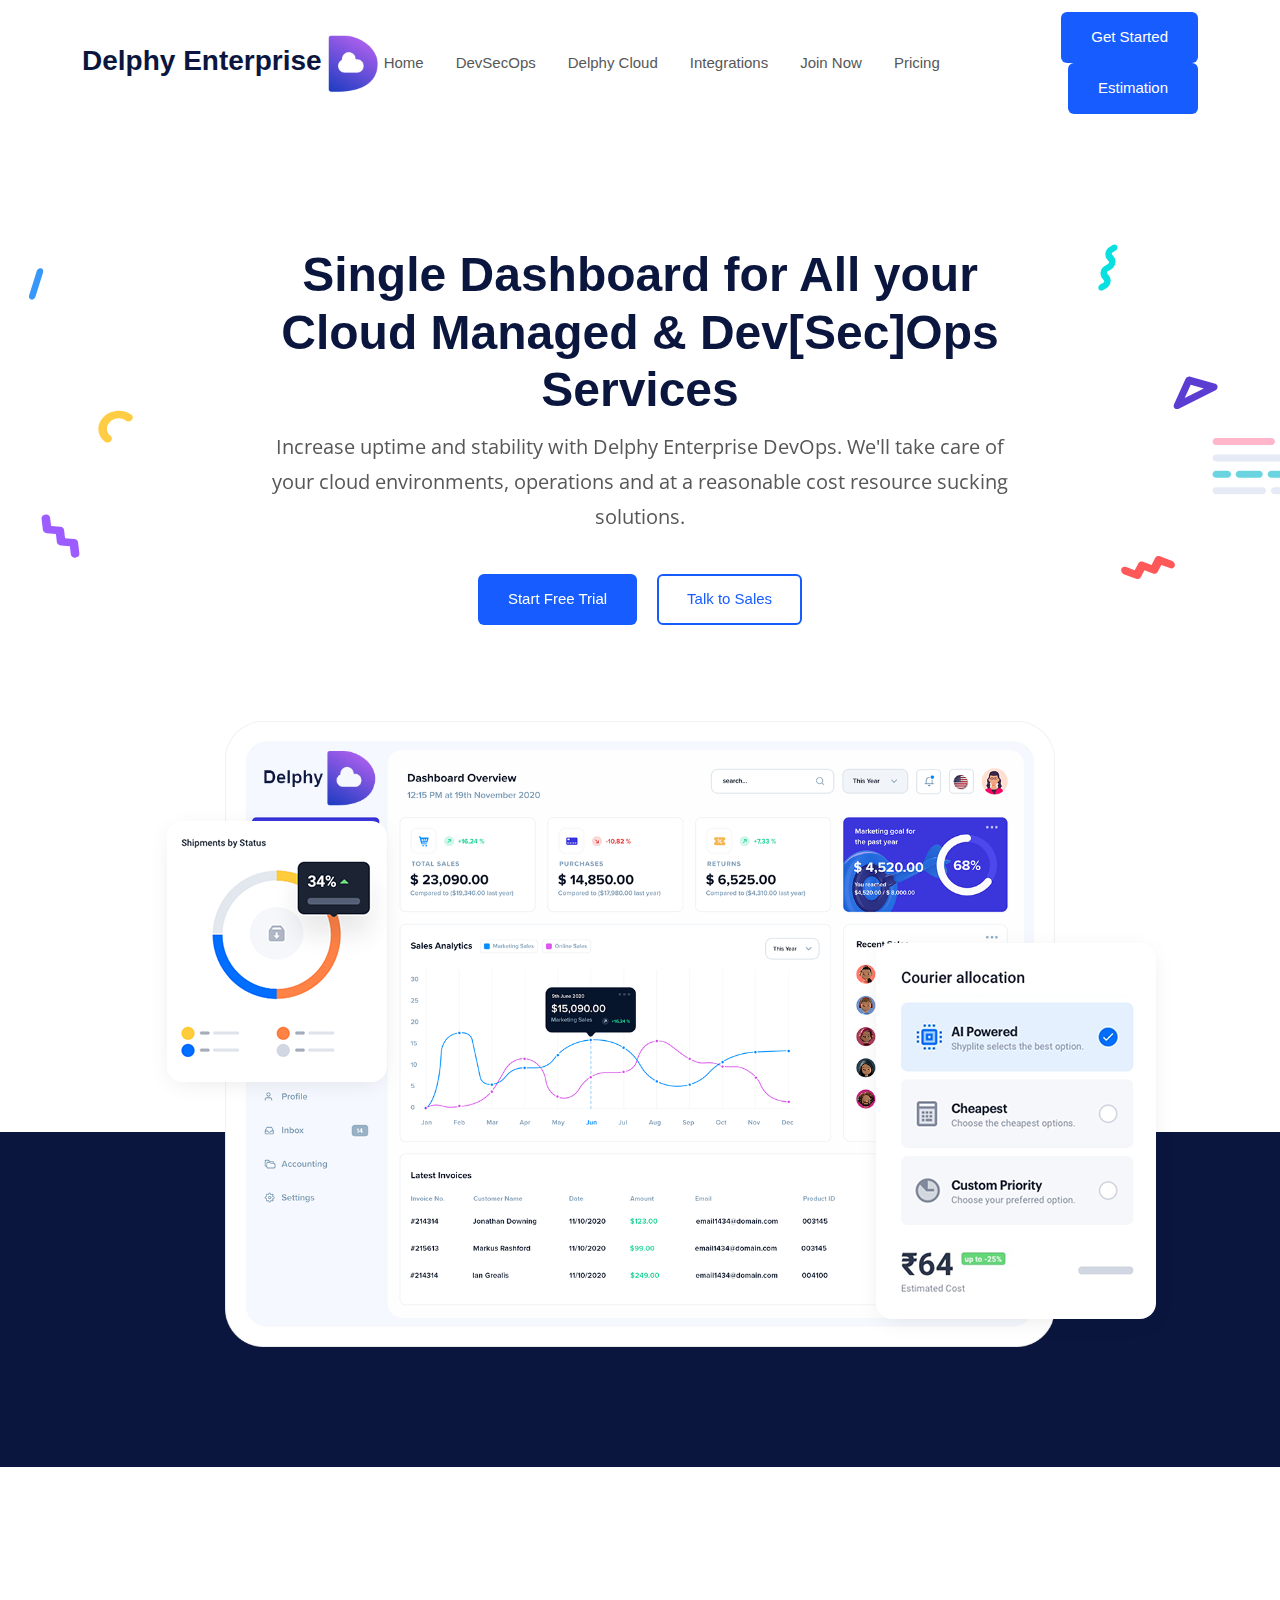
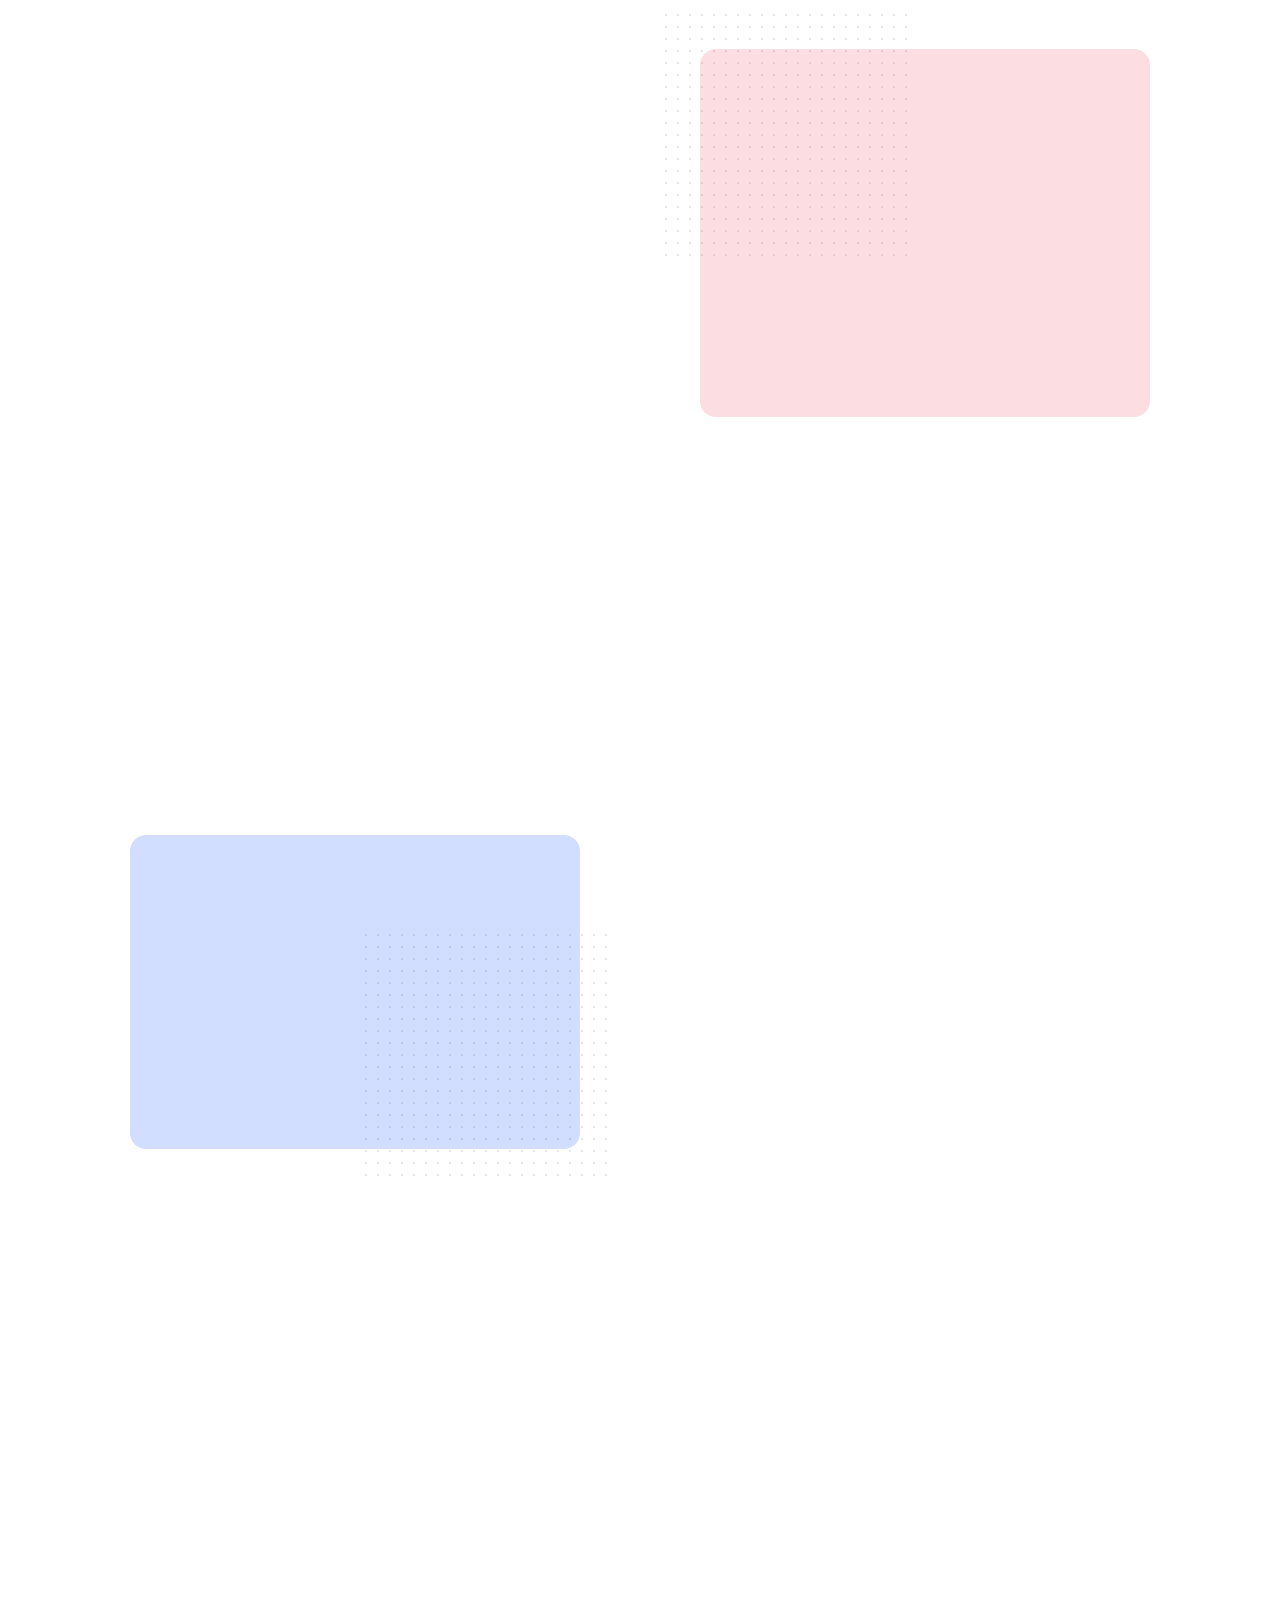
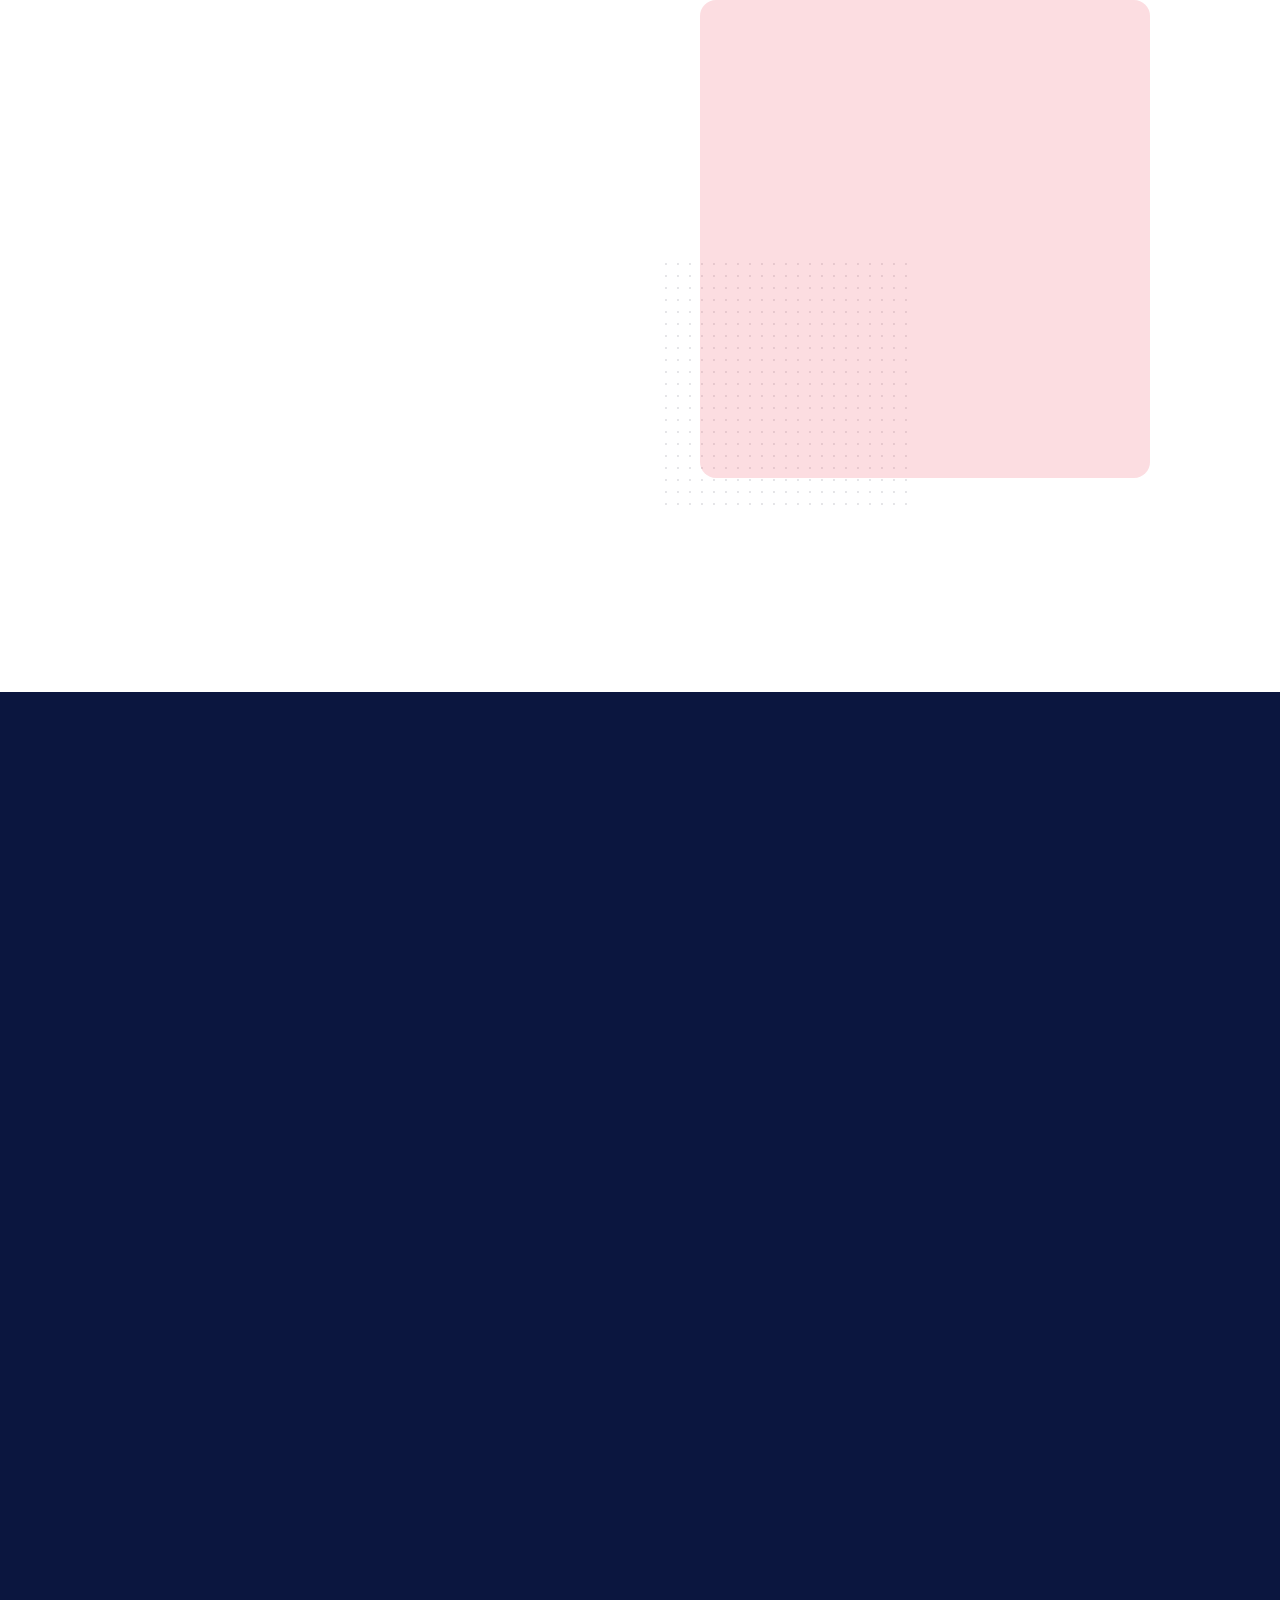
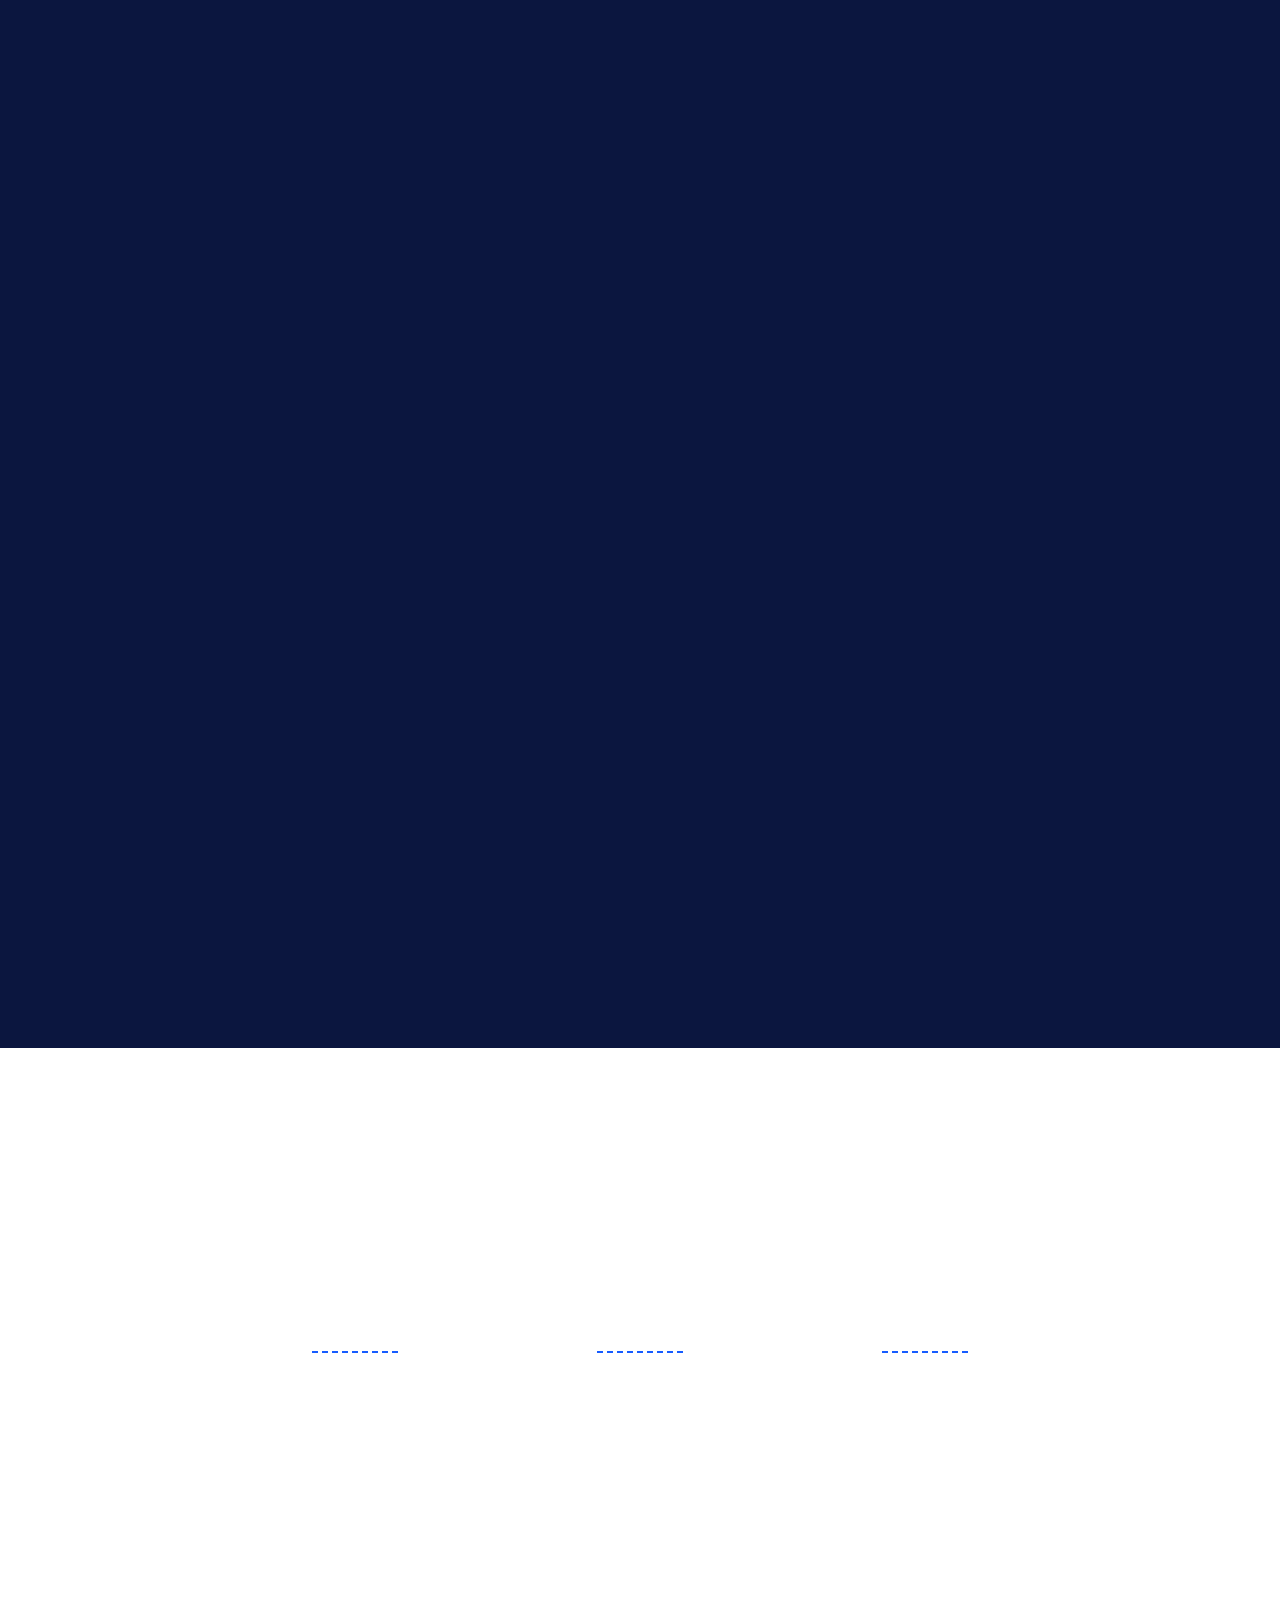
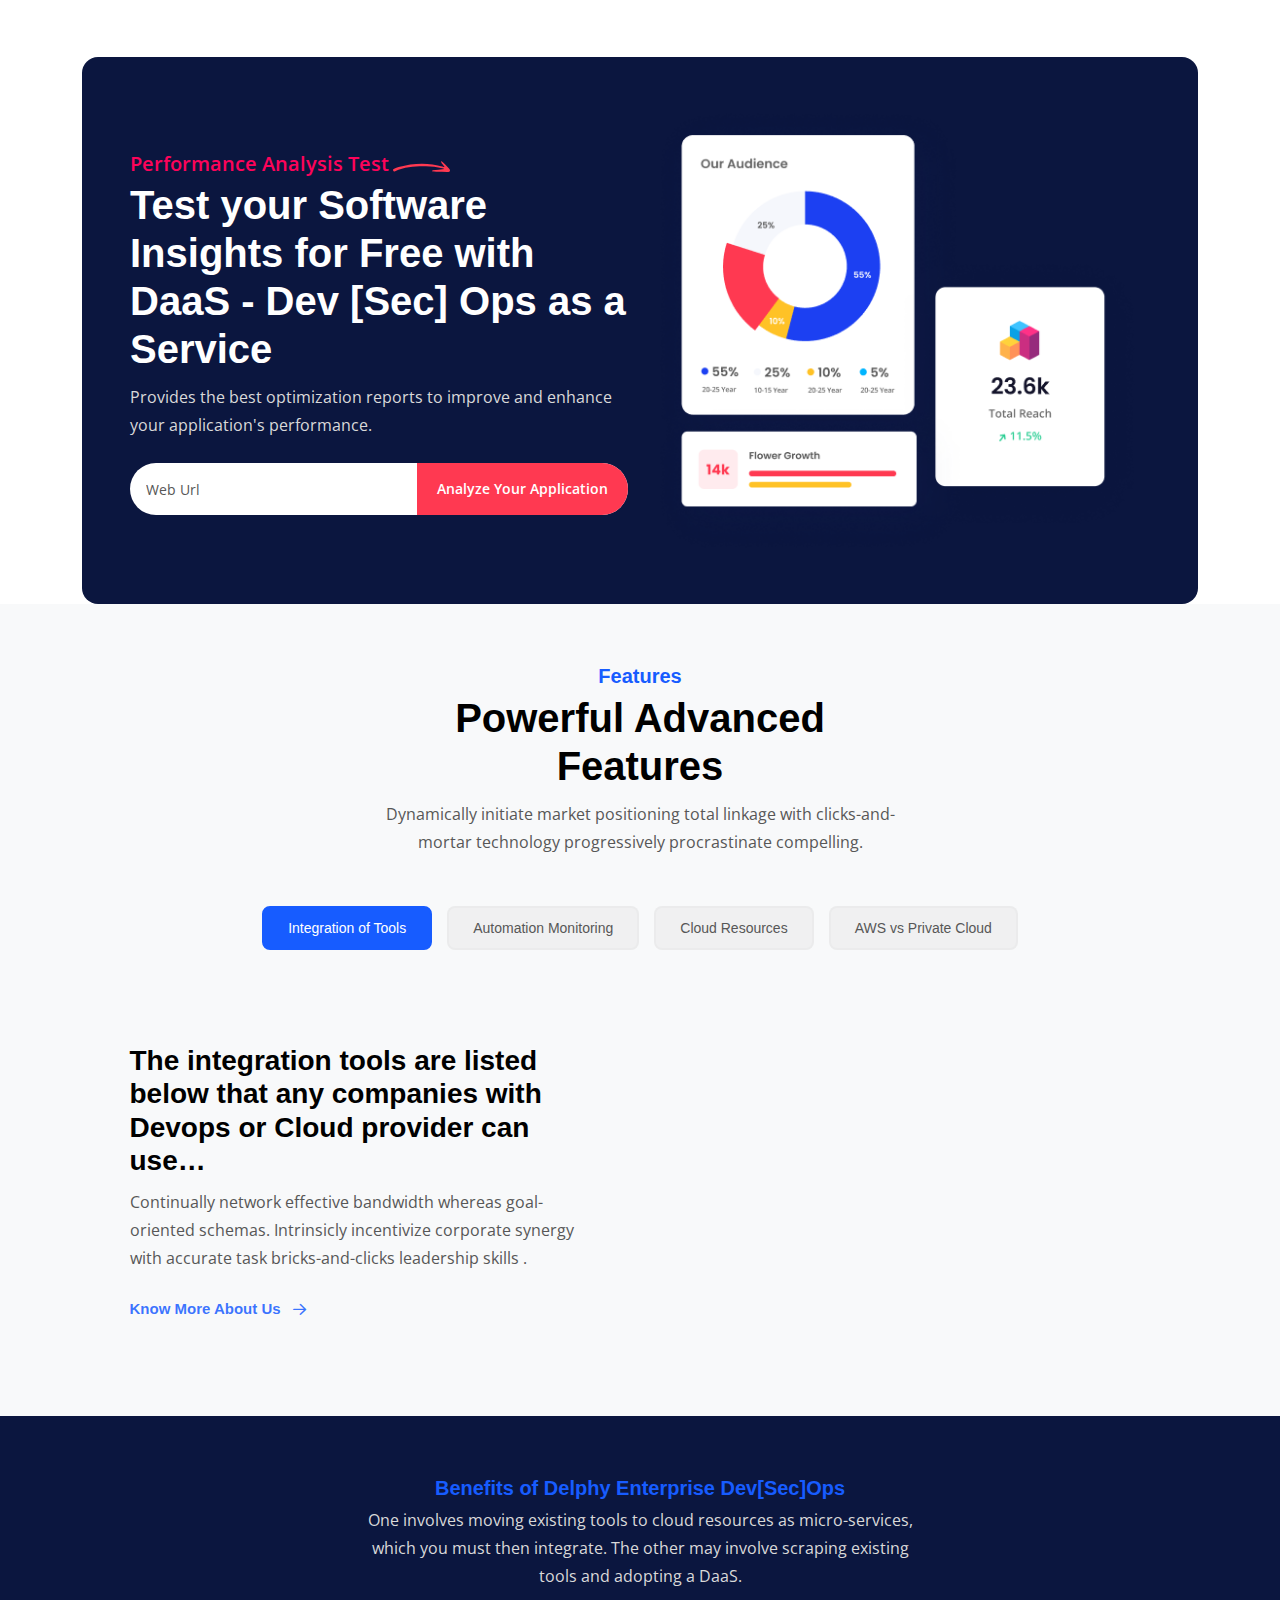
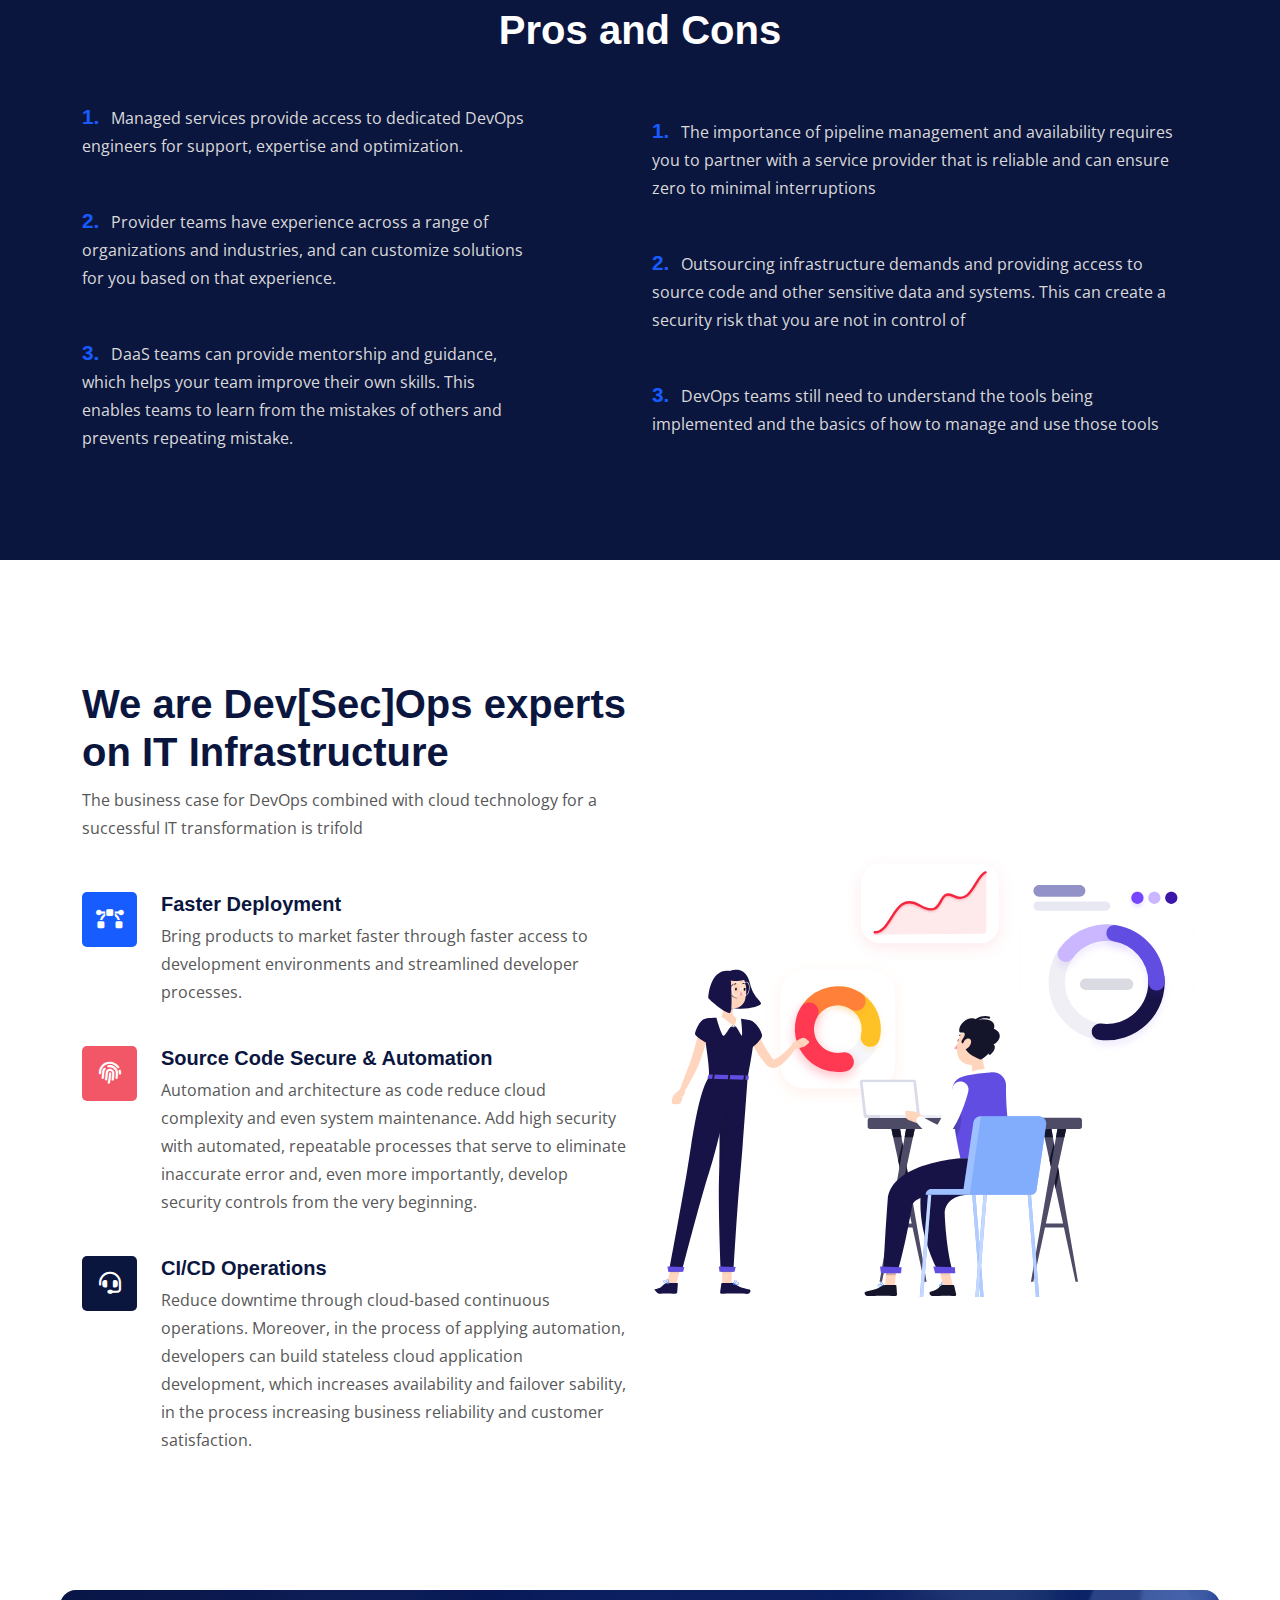
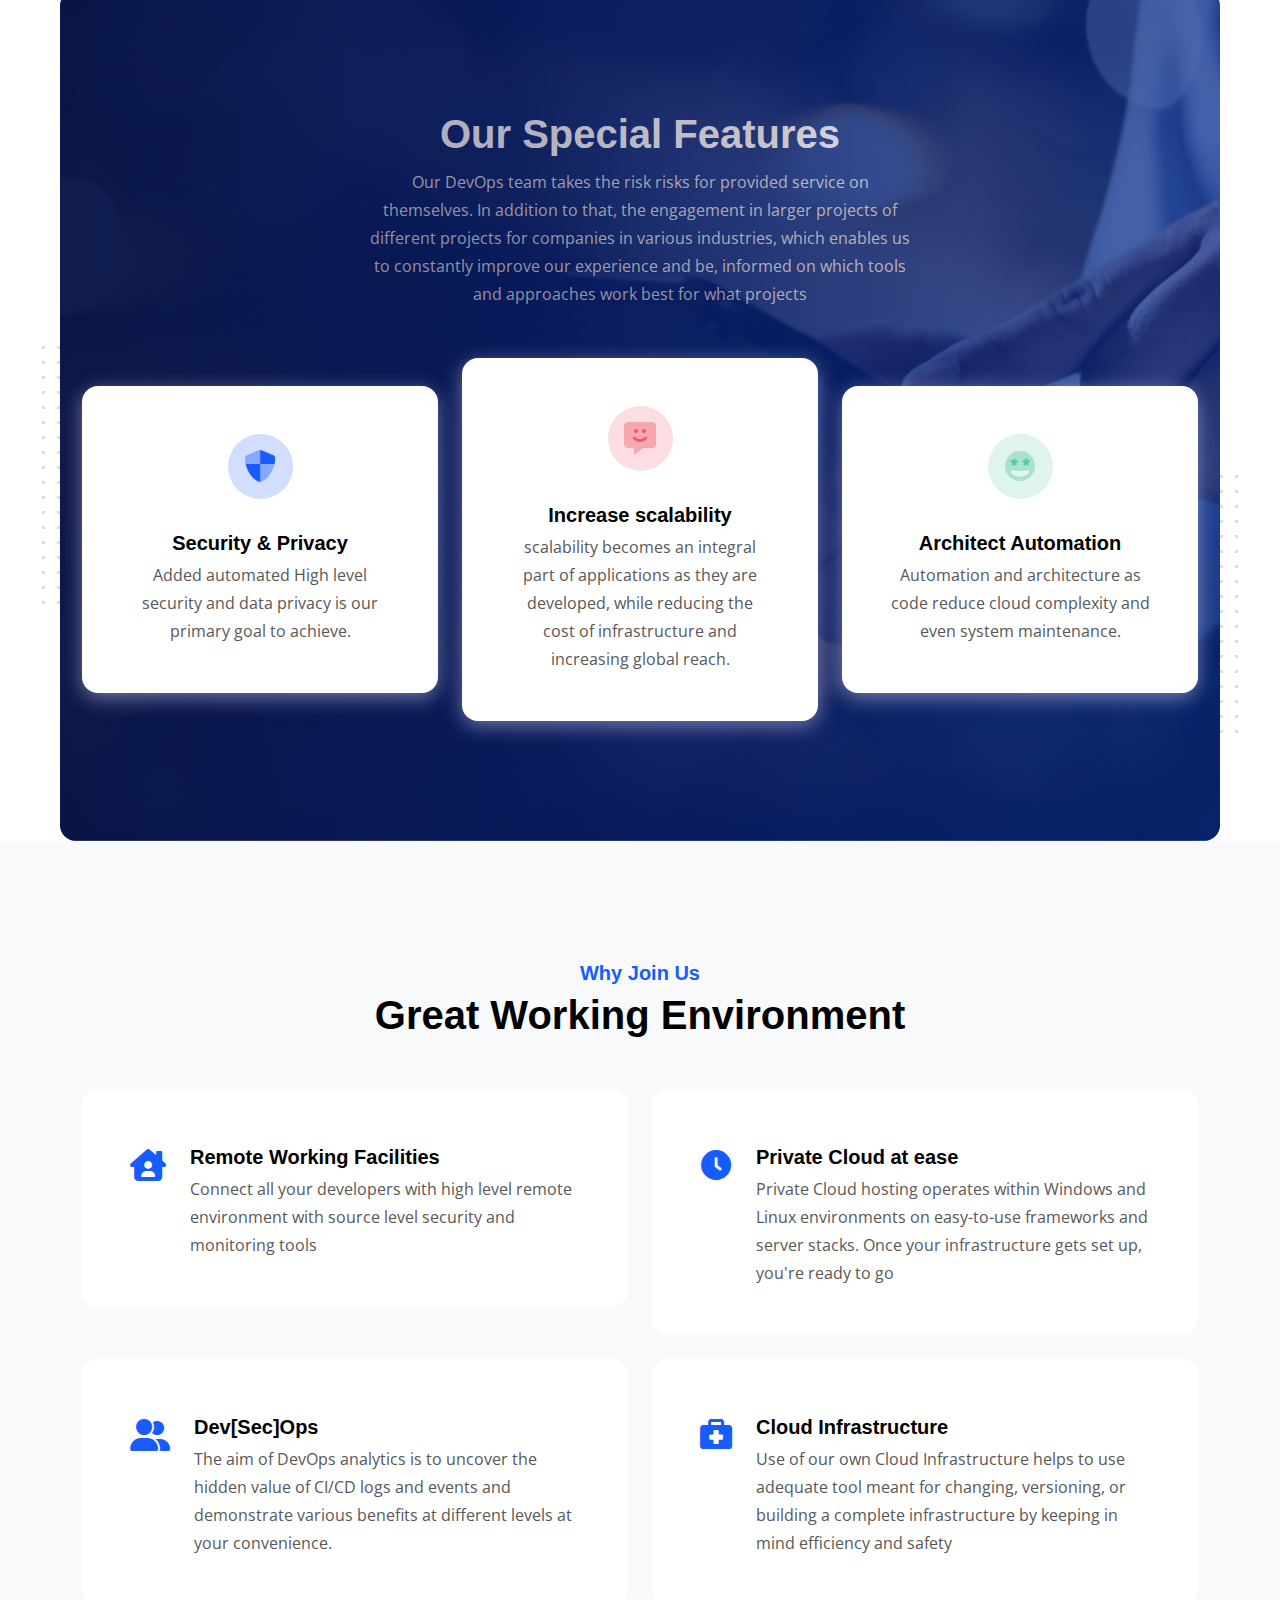
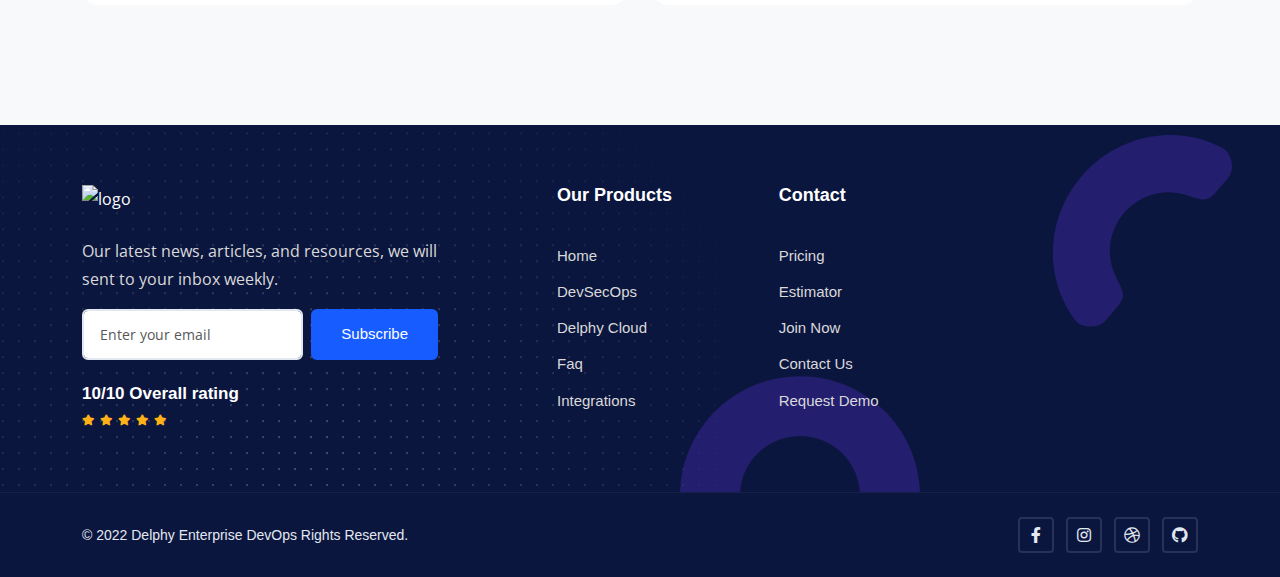
==== commit cbbbbe40: "dot.svg, pricing calc update & other pages update" ====
--- a/index.html
+++ b/index.html
@@ -59,7 +59,7 @@
     <div class="main-wrapper">
 
         <header class="main-header w-100 z-10">
-            <nav class="navbar navbar-expand-xl navbar-light sticky-header">
+            <nav class="navbar navbar-expand-xl navbar-light sticky-header" style="padding: 12px 0px;" style="padding: 12px 0px;">
                 <div class="container d-flex align-items-center justify-content-lg-between position-relative">
                     <a href="index.html" class="navbar-brand d-flex align-items-center mb-md-0 text-decoration-none">
                         <img src="assets/img/logo.png" alt="logo" class="img-fluid logo-white" />
@@ -79,7 +79,7 @@
                             </li>
                             <li class="nav-item">
                                 <a class="nav-link" href="devsecops.html" role="button" aria-expanded="false">
-                                    Dev[Sec]Ops
+                                    DevSecOps
                                 </a>
                             </li>
                             <li class="nav-item">
@@ -961,7 +961,7 @@
                             <div class="footer-single-col">
                                 <div class="footer-single-col mb-4">
                                     <img src="assets/img/logo-full-white.png" alt="logo" class="img-fluid logo-white">
-                                    <img src="assets/img/logo-color.png" alt="logo" class="img-fluid logo-color">
+                                    <!-- <img src="assets/img/logo-color.png" alt="logo" class="img-fluid logo-color"> -->
                                 </div>
                                 <p>Our latest news, articles, and resources, we will sent to your inbox weekly.</p>
 
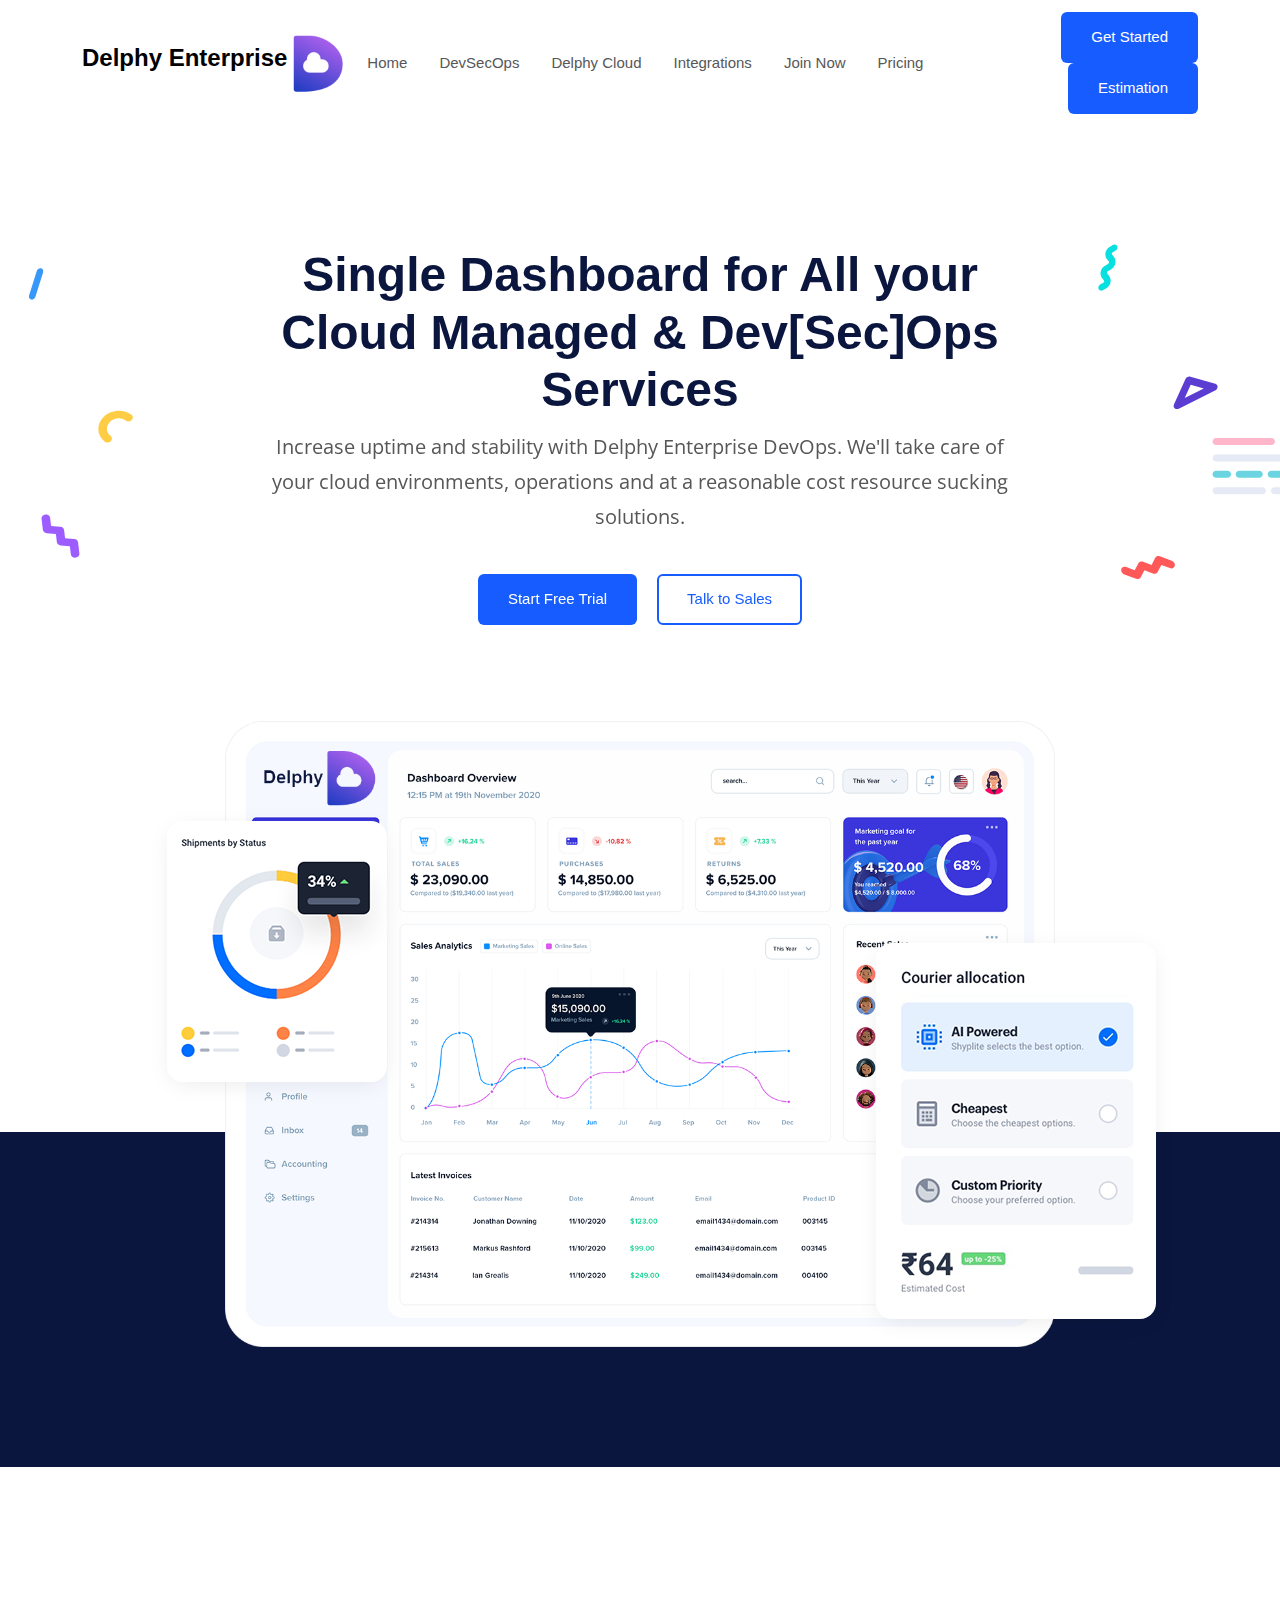
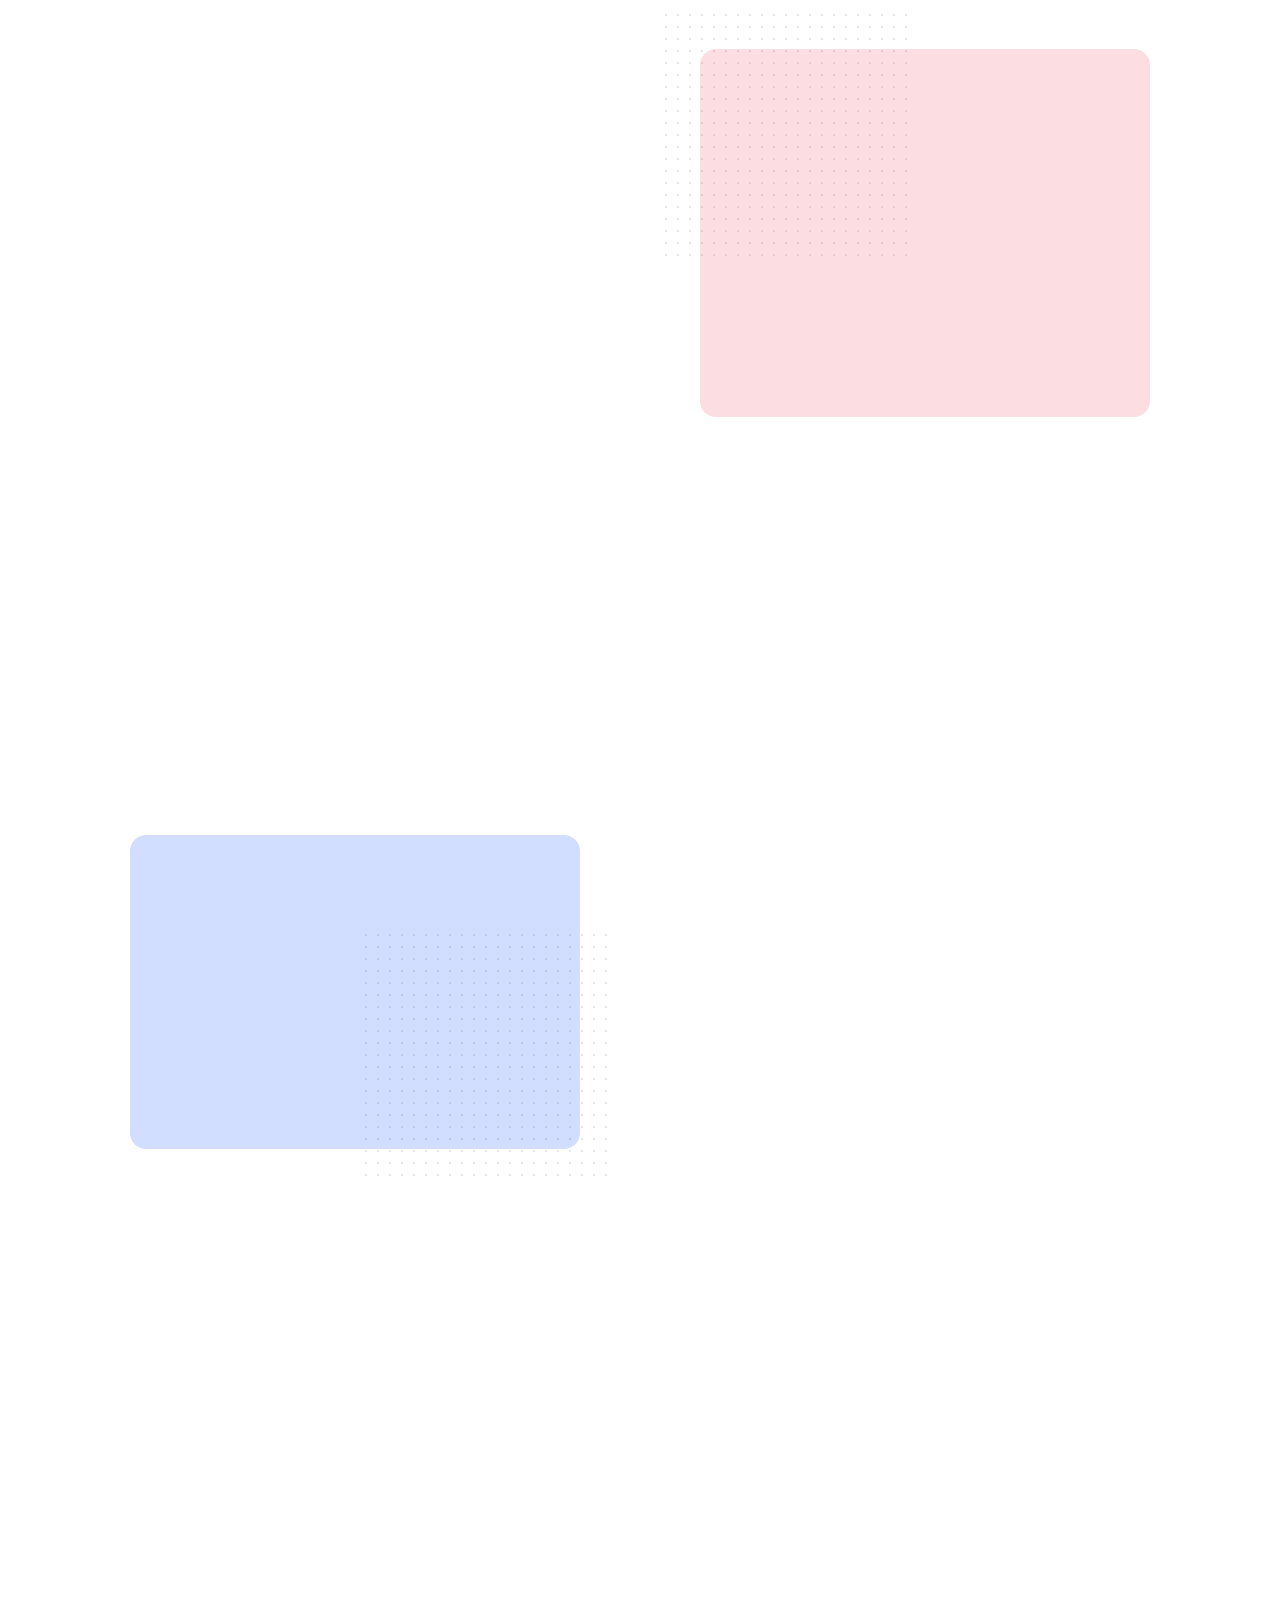
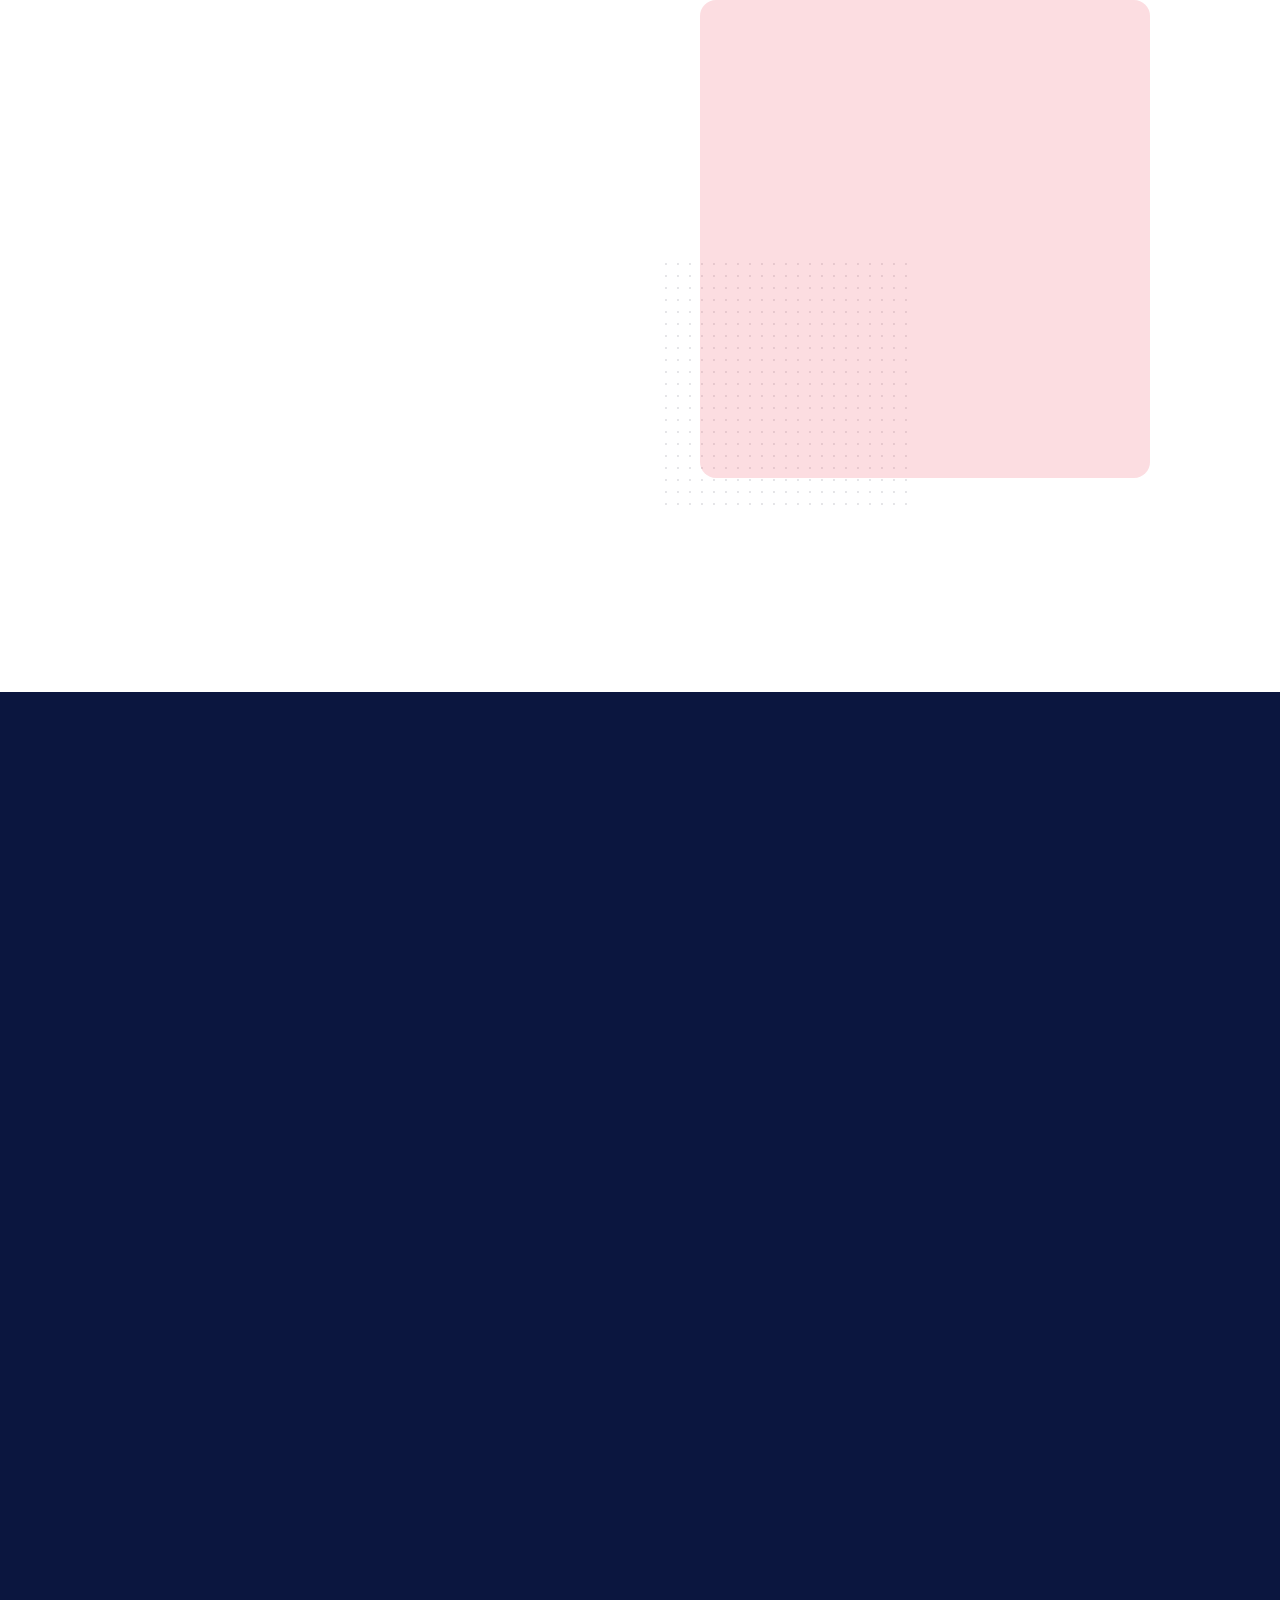
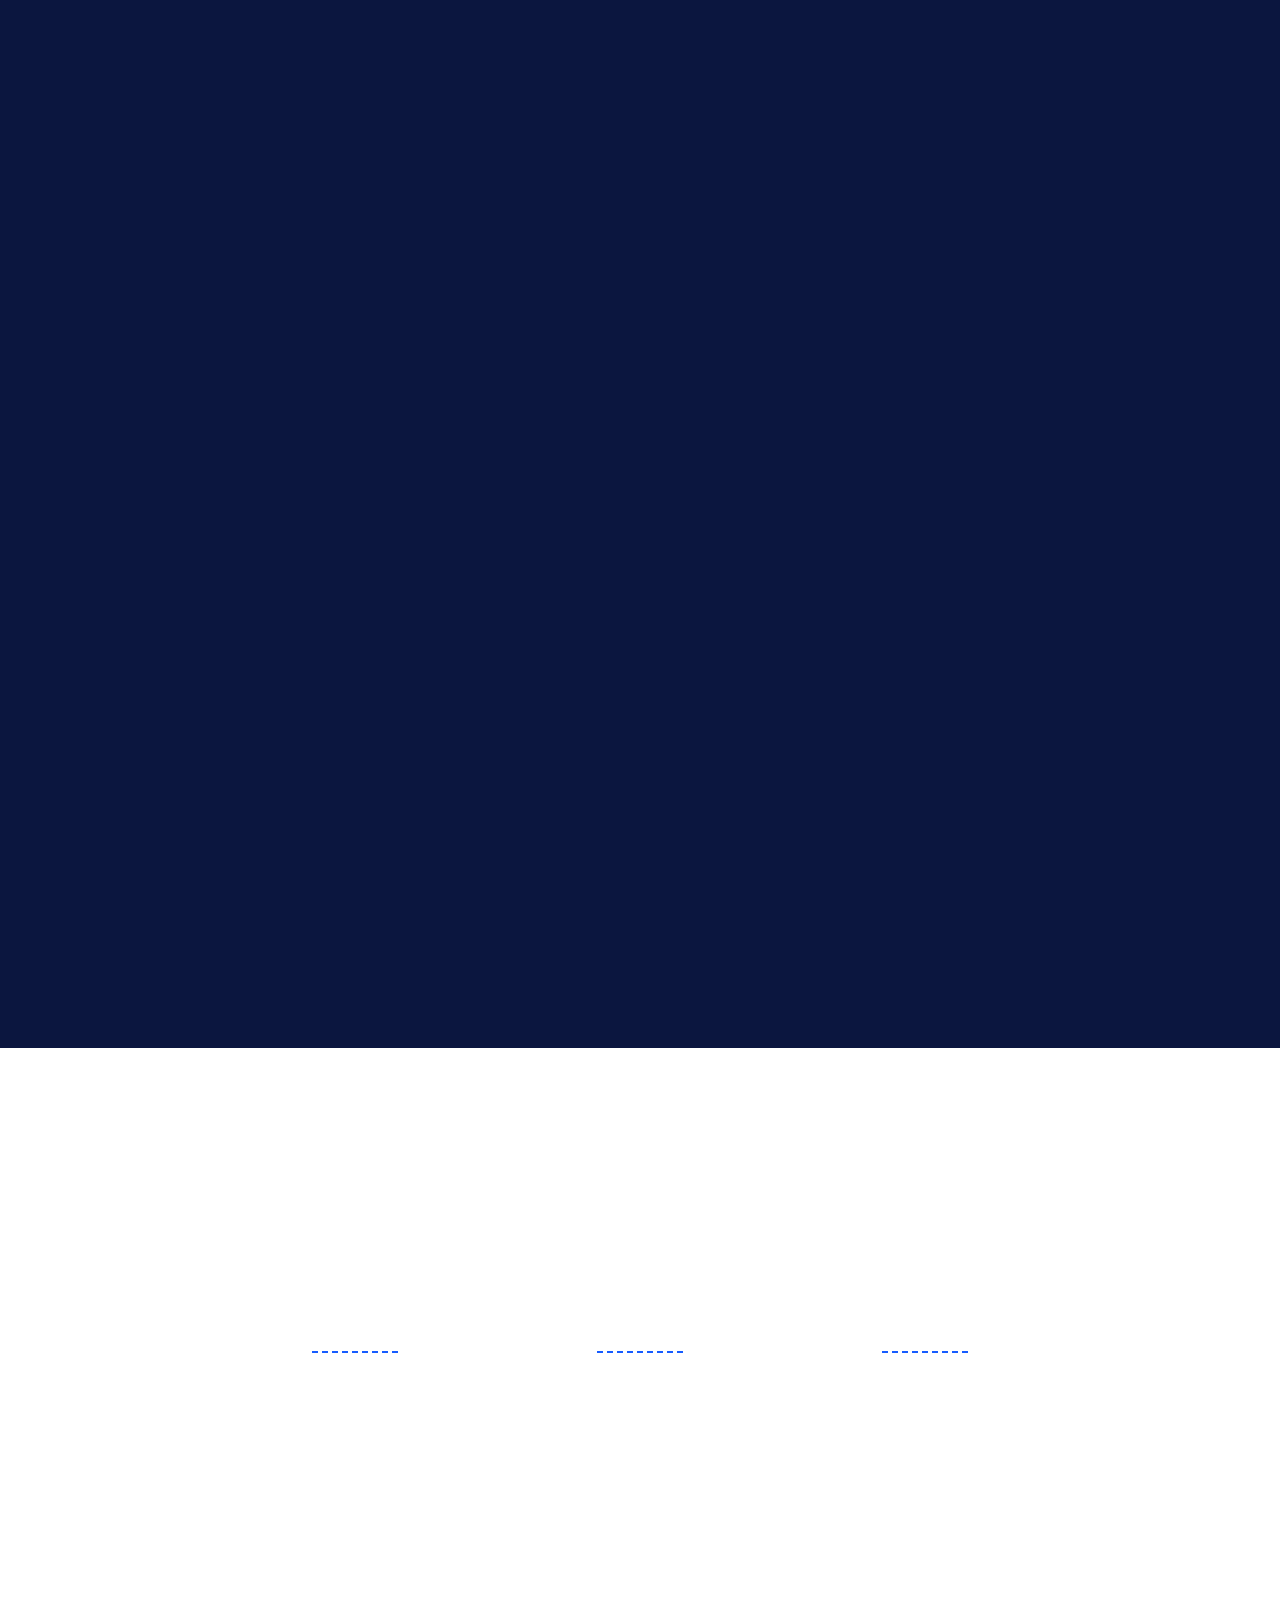
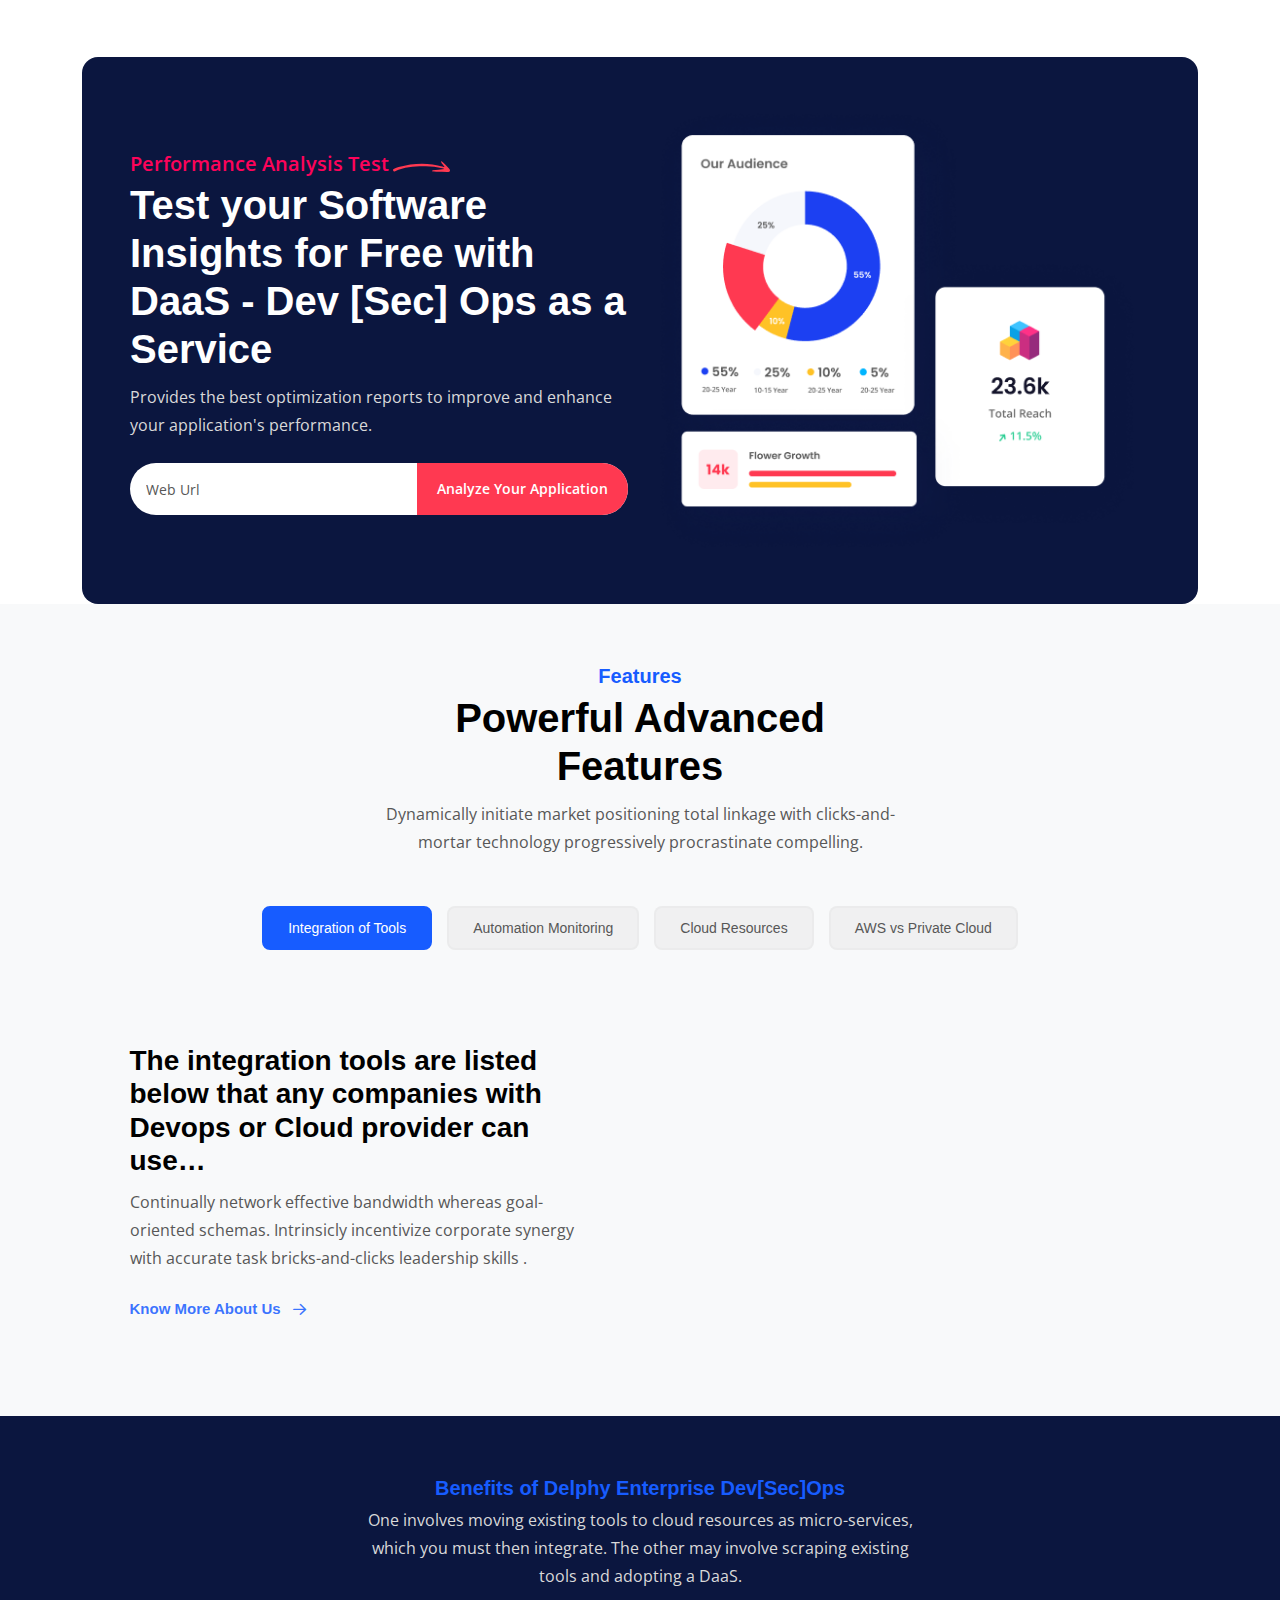
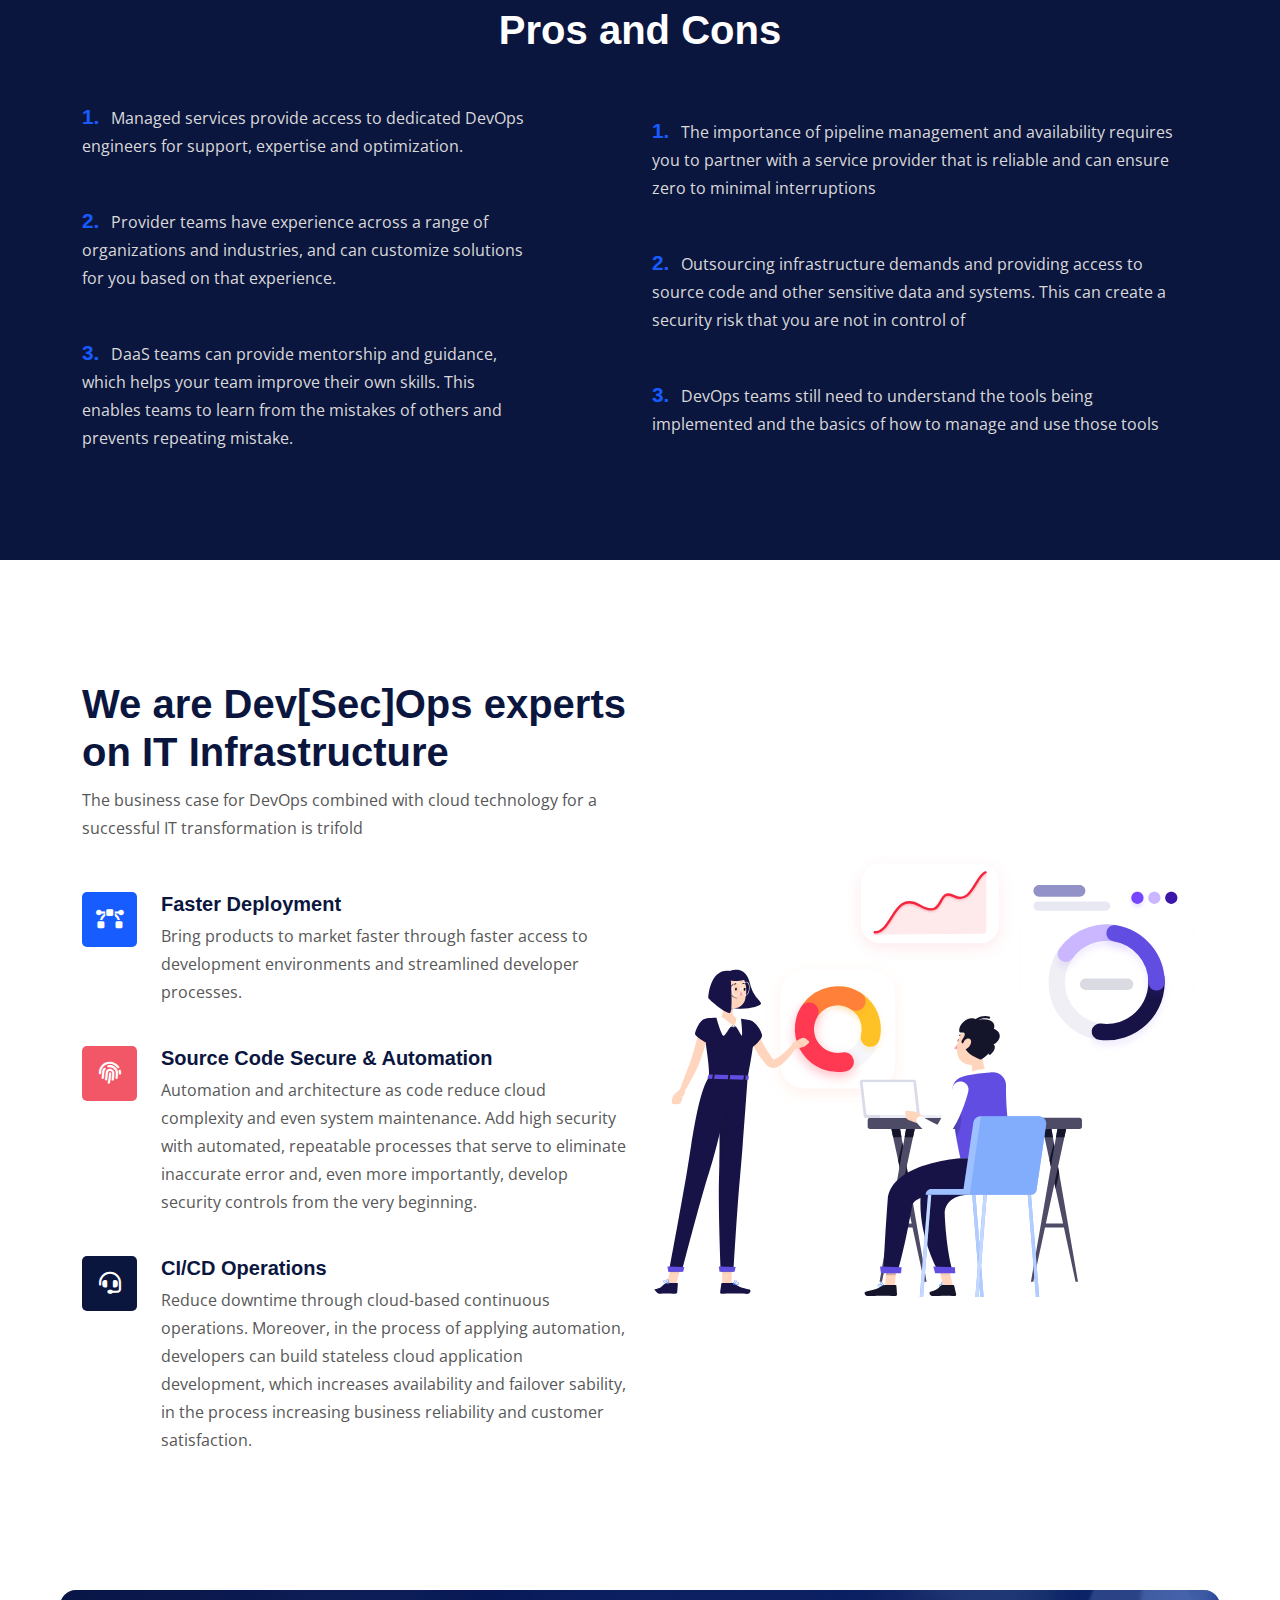
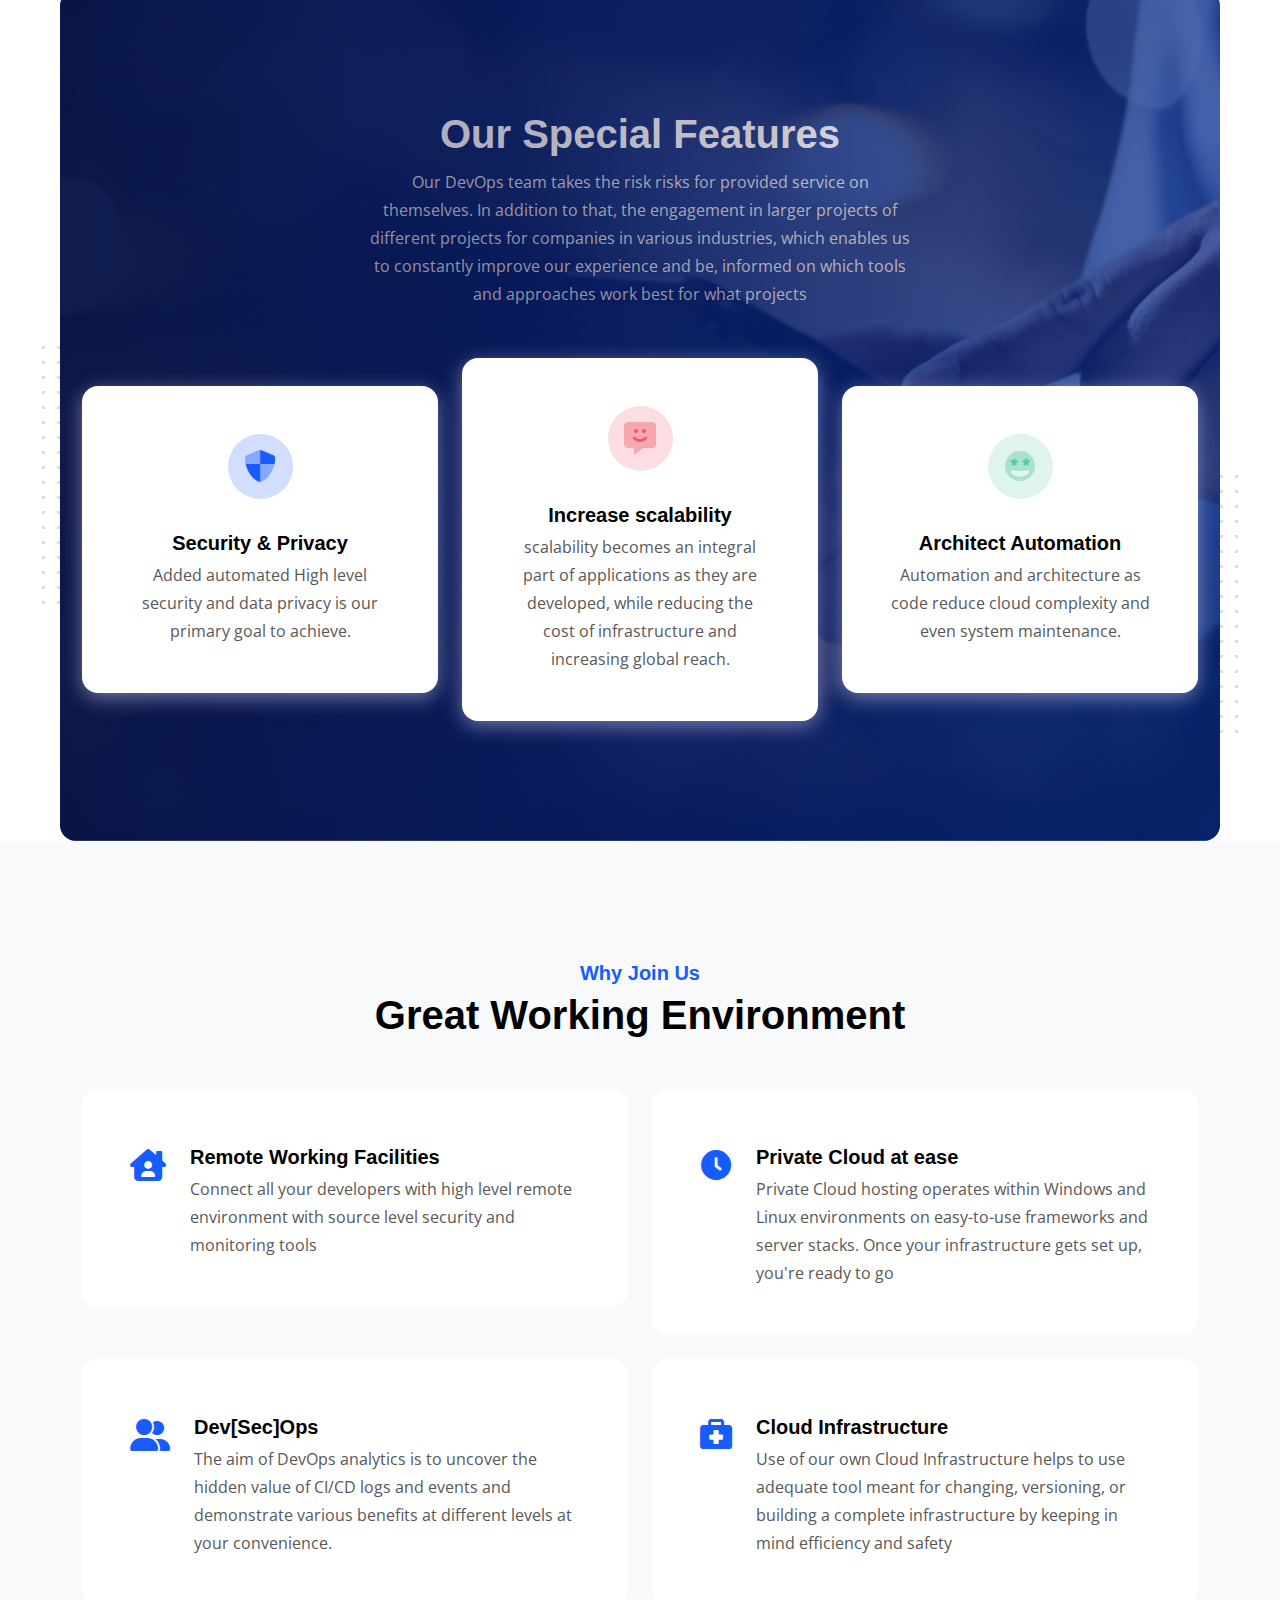
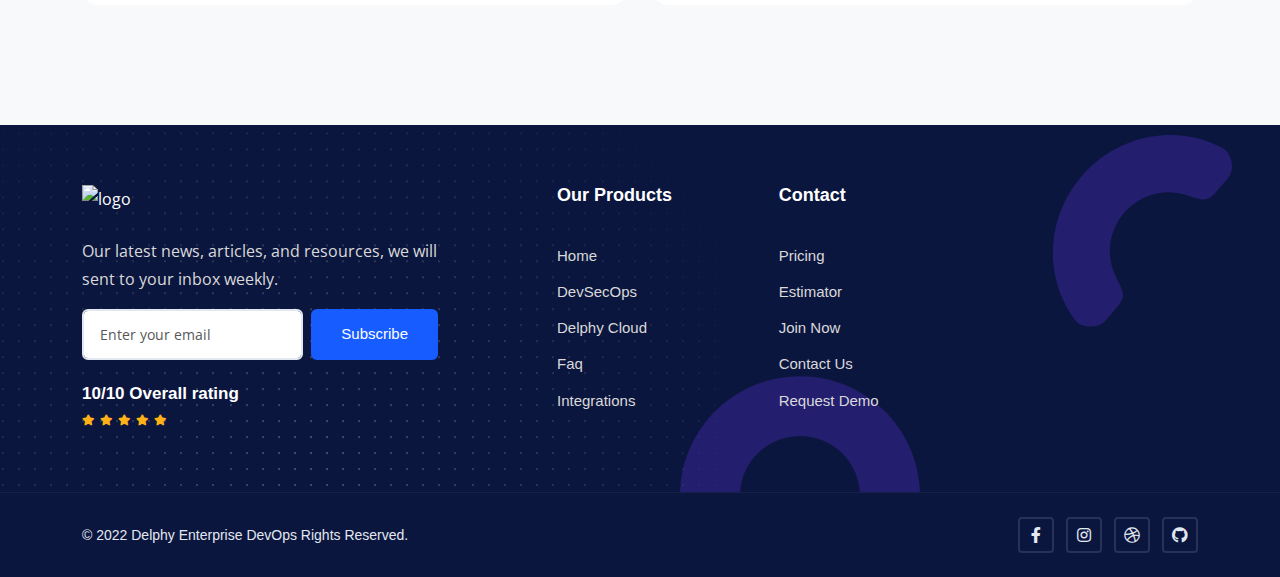
==== commit 82460df3: "common update in all the pages" ====
--- a/index.html
+++ b/index.html
@@ -43,6 +43,8 @@
     <link rel="stylesheet" href="assets/css/custom.css">
     <!--custom css end-->
 
+
+
 </head>
 
 <body>
@@ -59,11 +61,11 @@
     <div class="main-wrapper">
 
         <header class="main-header w-100 z-10">
-            <nav class="navbar navbar-expand-xl navbar-light sticky-header" style="padding: 12px 0px;" style="padding: 12px 0px;">
+            <nav class="navbar navbar-expand-xl navbar-light sticky-header" style="padding: 12px 0px;">
                 <div class="container d-flex align-items-center justify-content-lg-between position-relative">
                     <a href="index.html" class="navbar-brand d-flex align-items-center mb-md-0 text-decoration-none">
                         <img src="assets/img/logo.png" alt="logo" class="img-fluid logo-white" />
-                        <h3 style="padding-top: 6px;">Delphy Enterprise</h3>
+                        <h3 style="font-size: 24px; color: #000000; font-weight: 600;">Delphy Enterprise</h3>
                         <img src="assets/img/logo.png" alt="logo" class="img-fluid logo-color" style="height: 60px;" />
                     </a>
                     <a class="navbar-toggler position-absolute right-0 border-0" href="#offcanvasWithBackdrop" role="button">
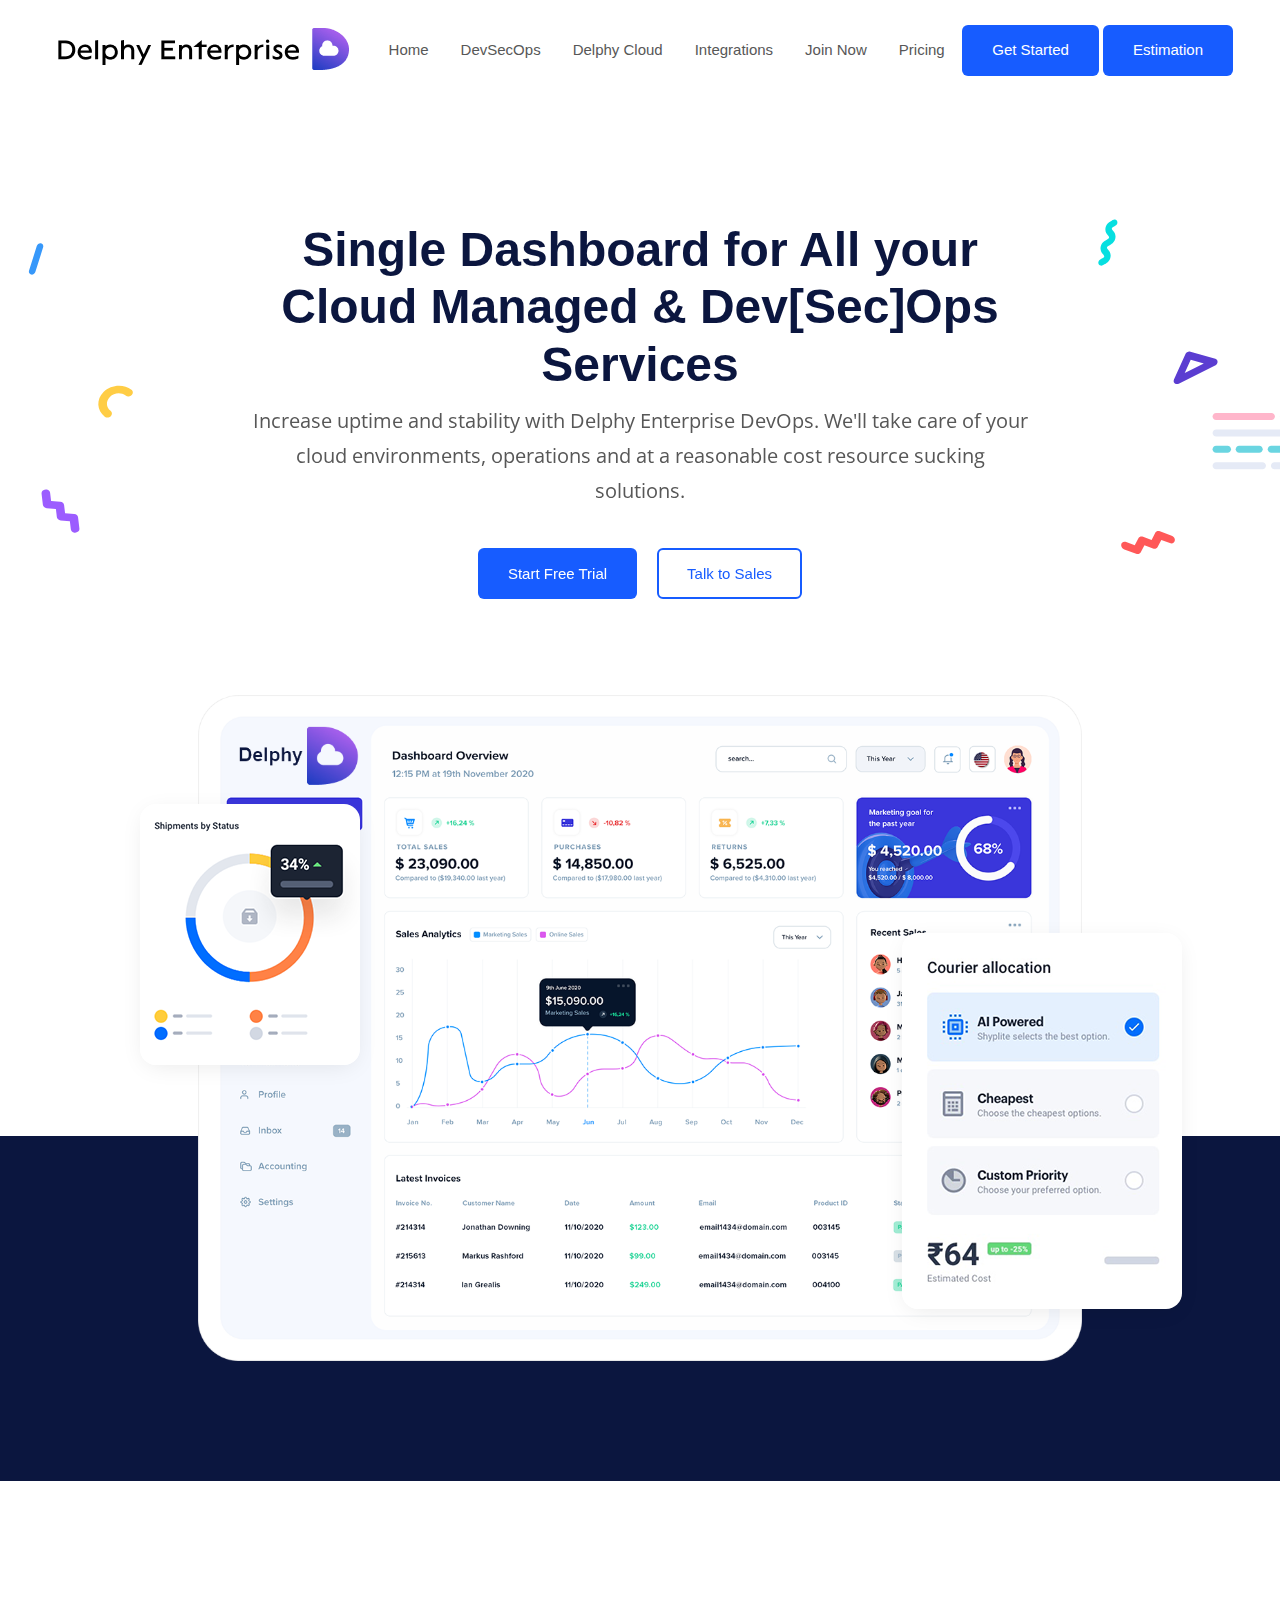
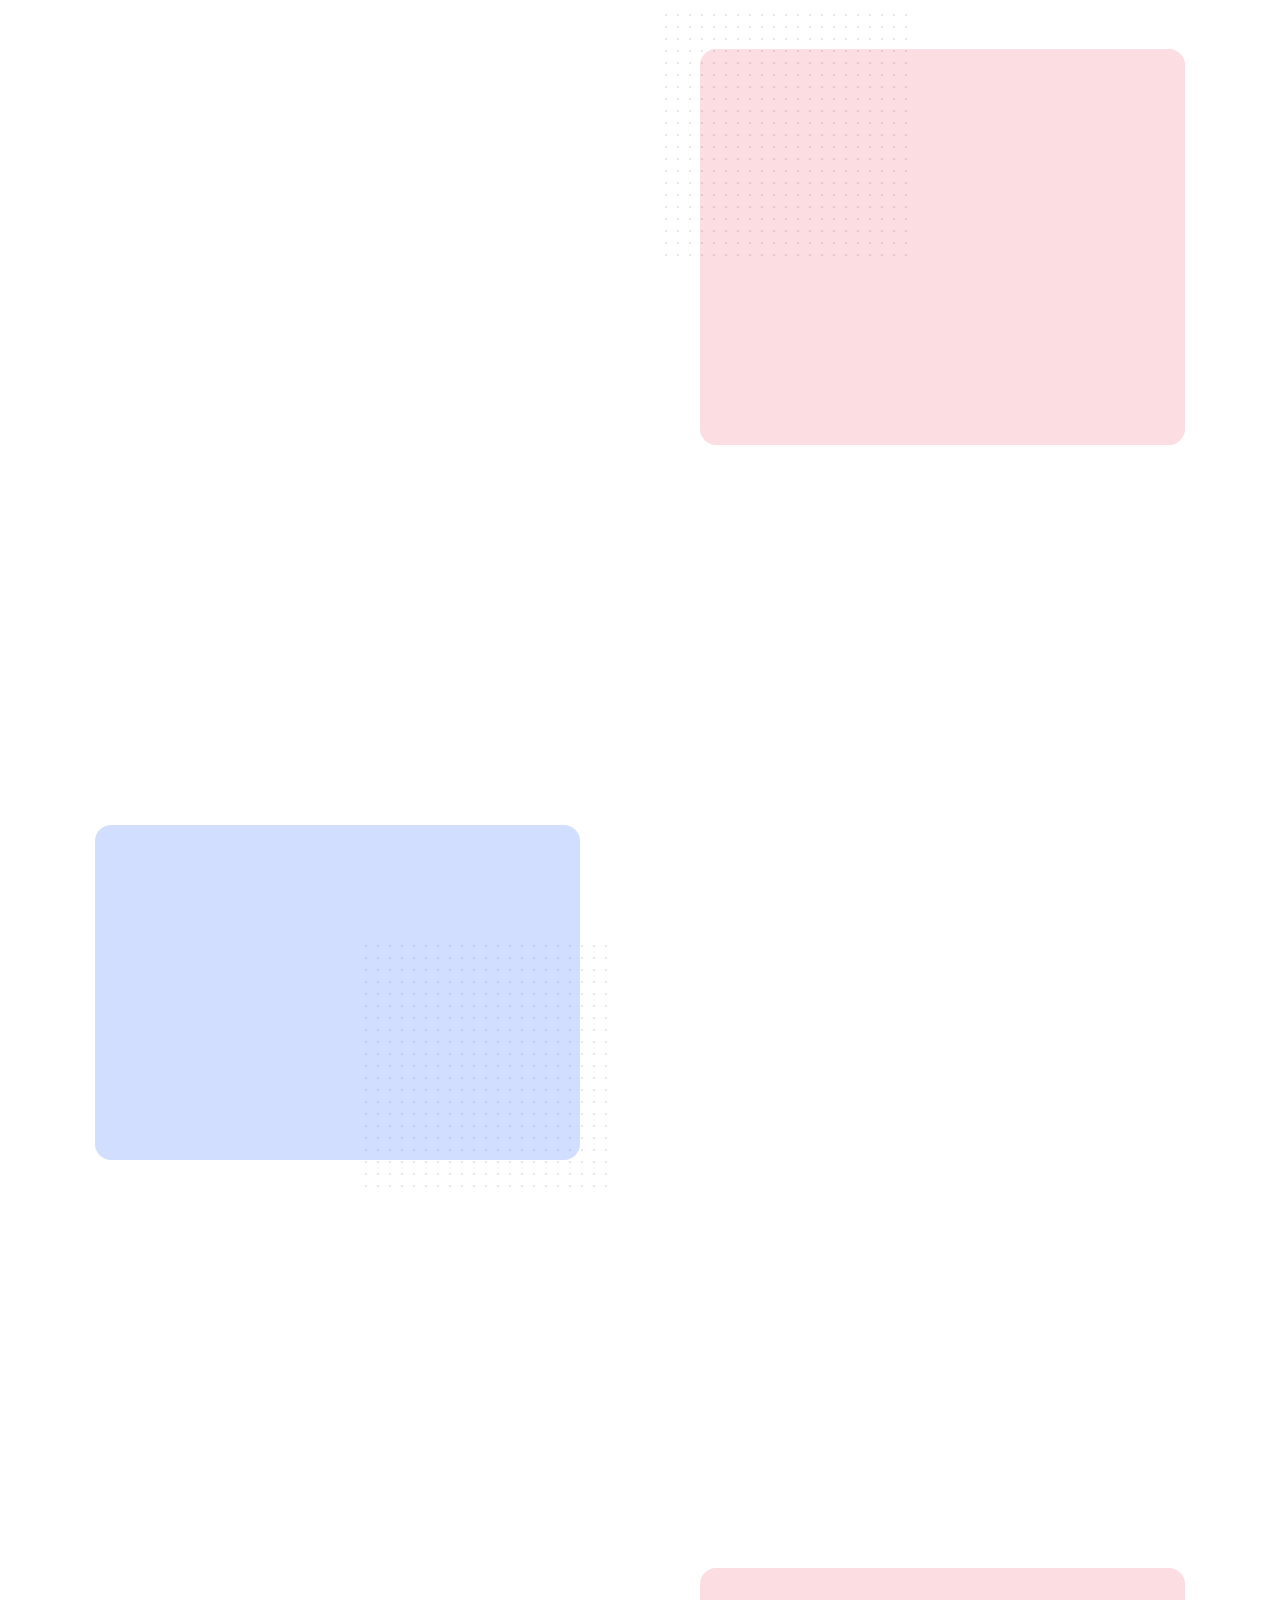
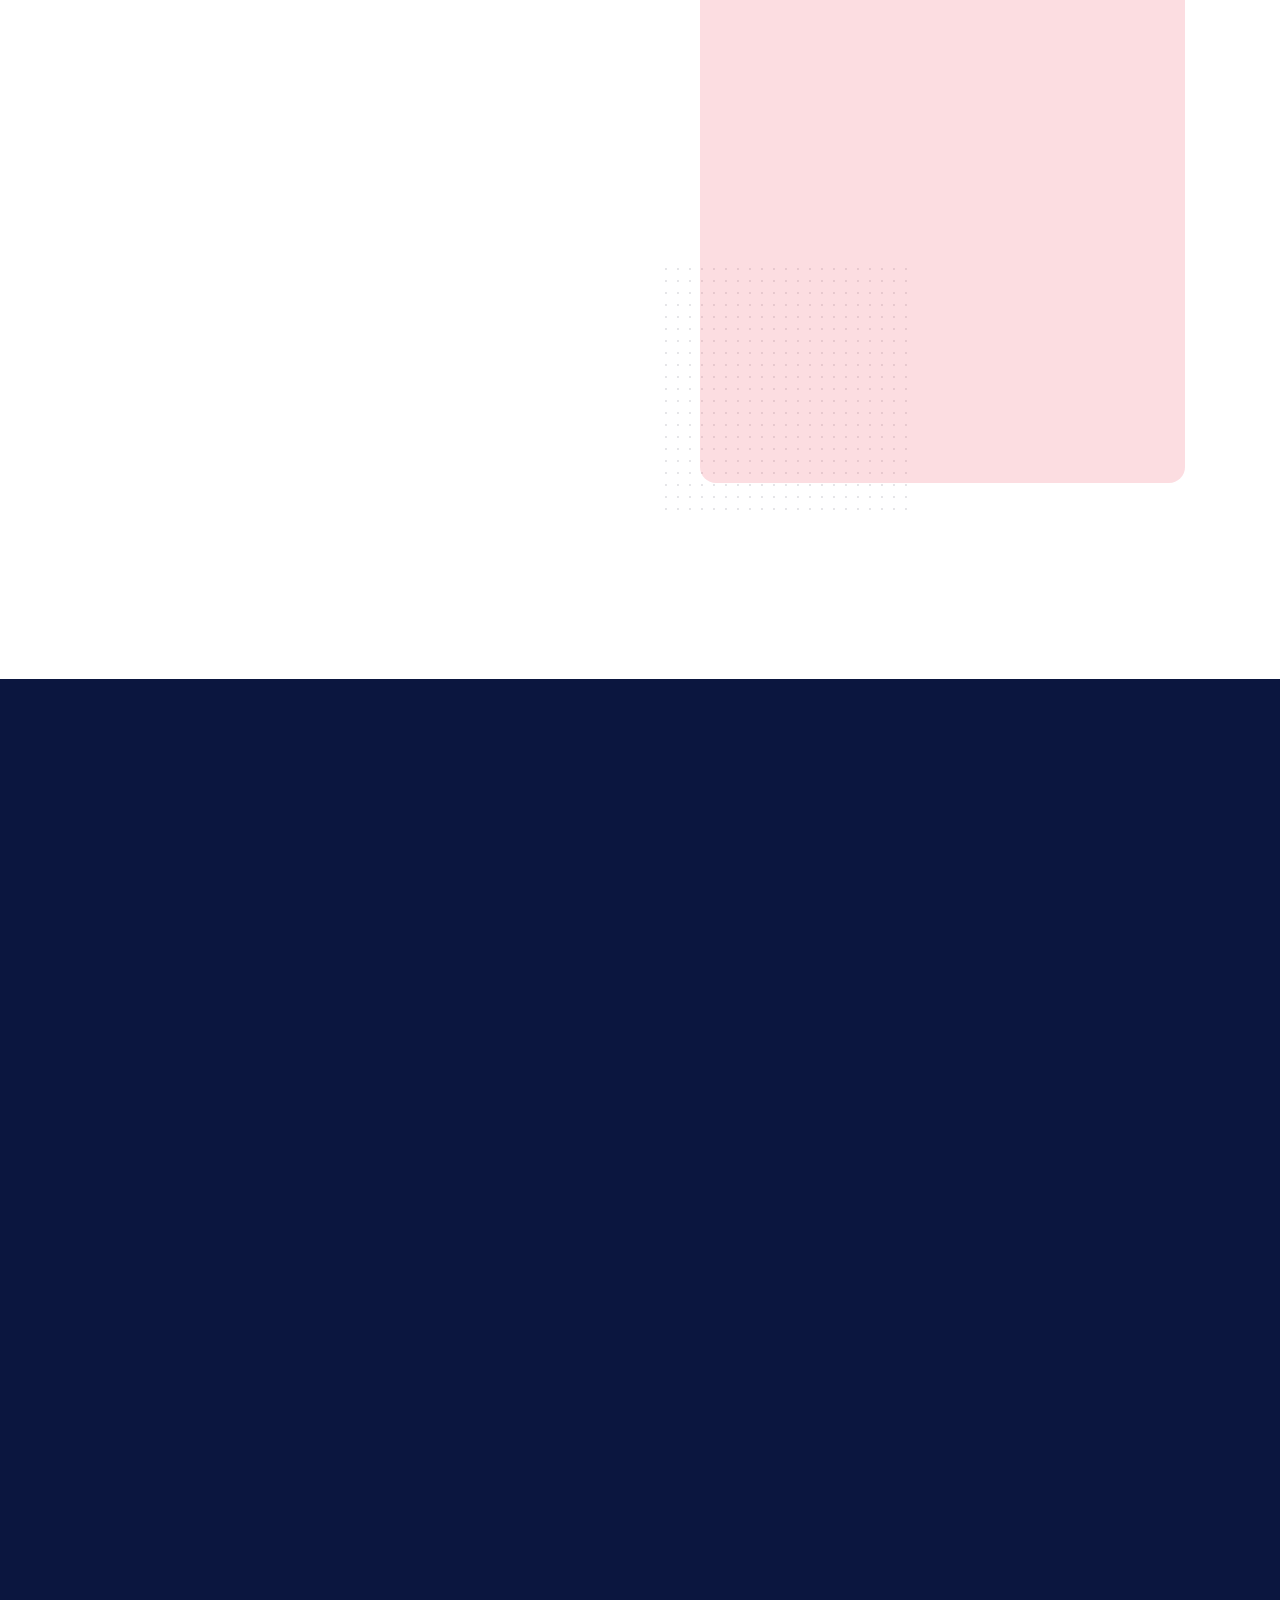
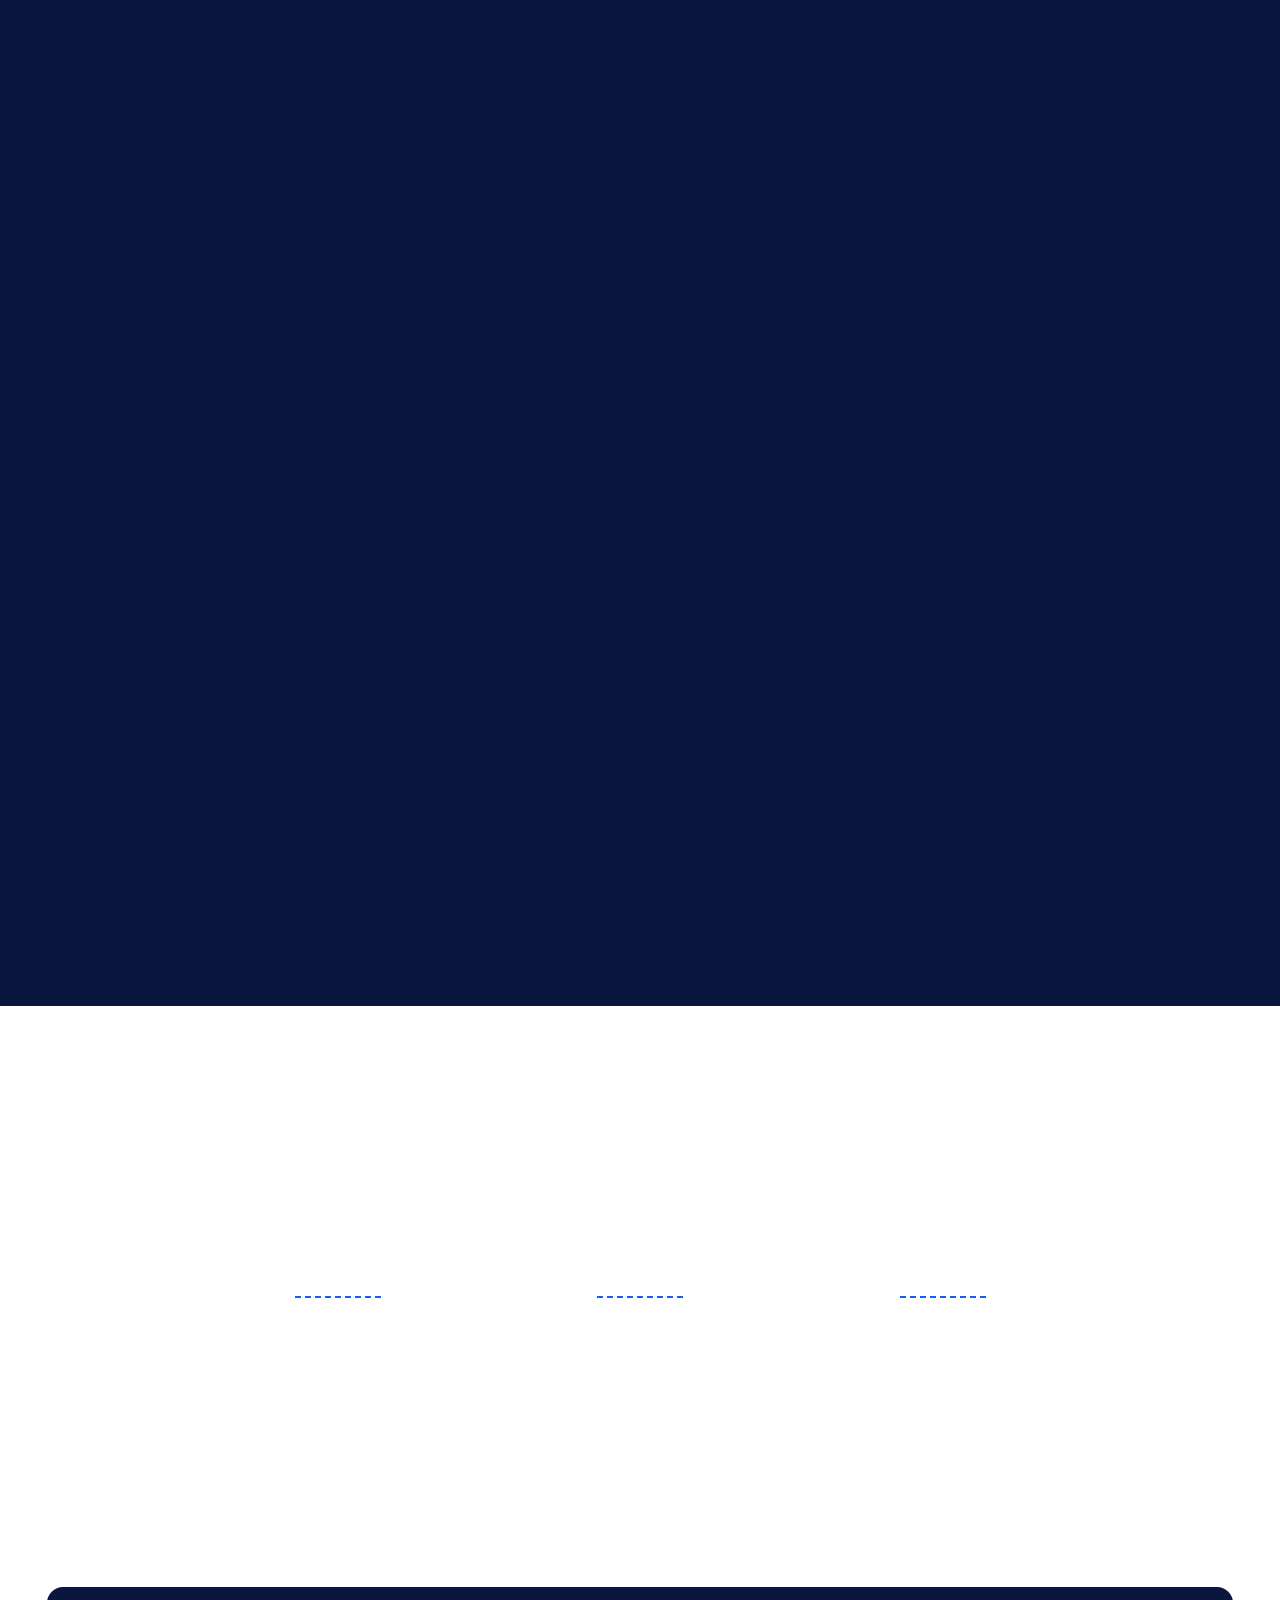
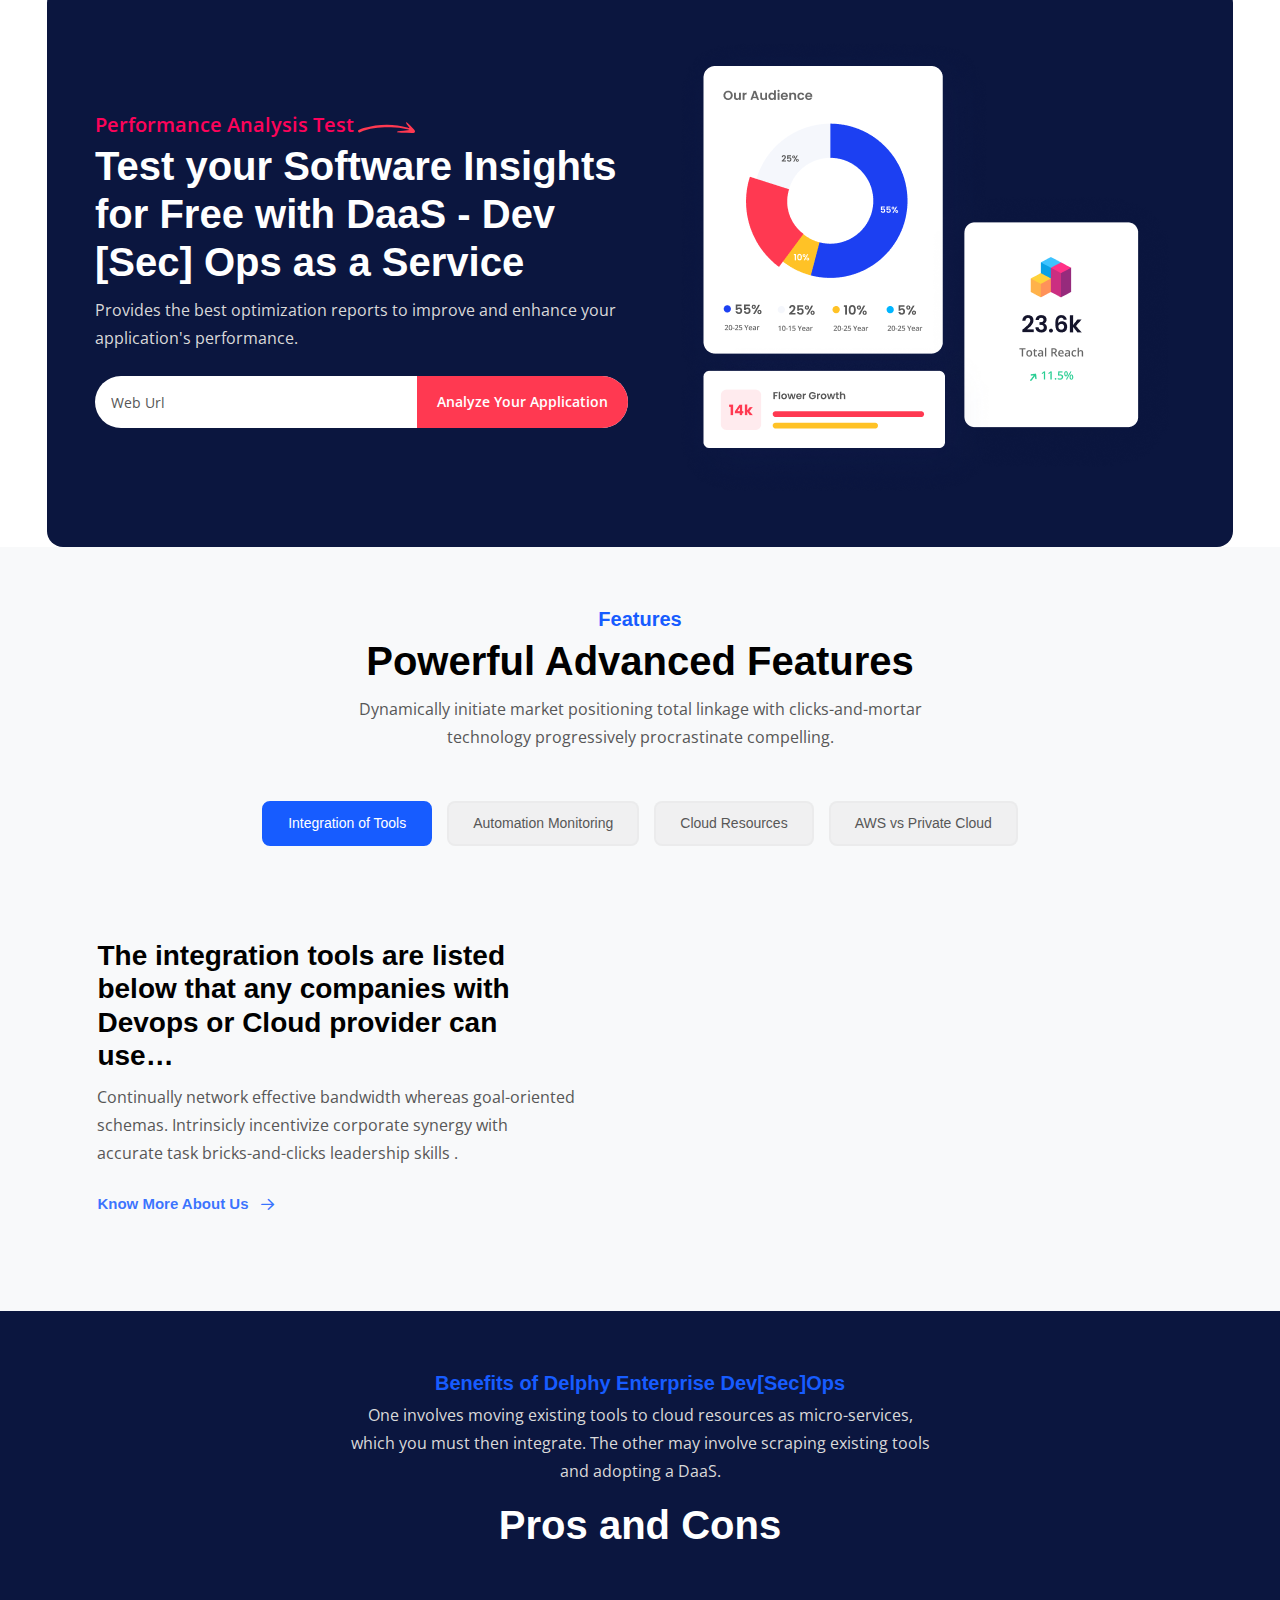
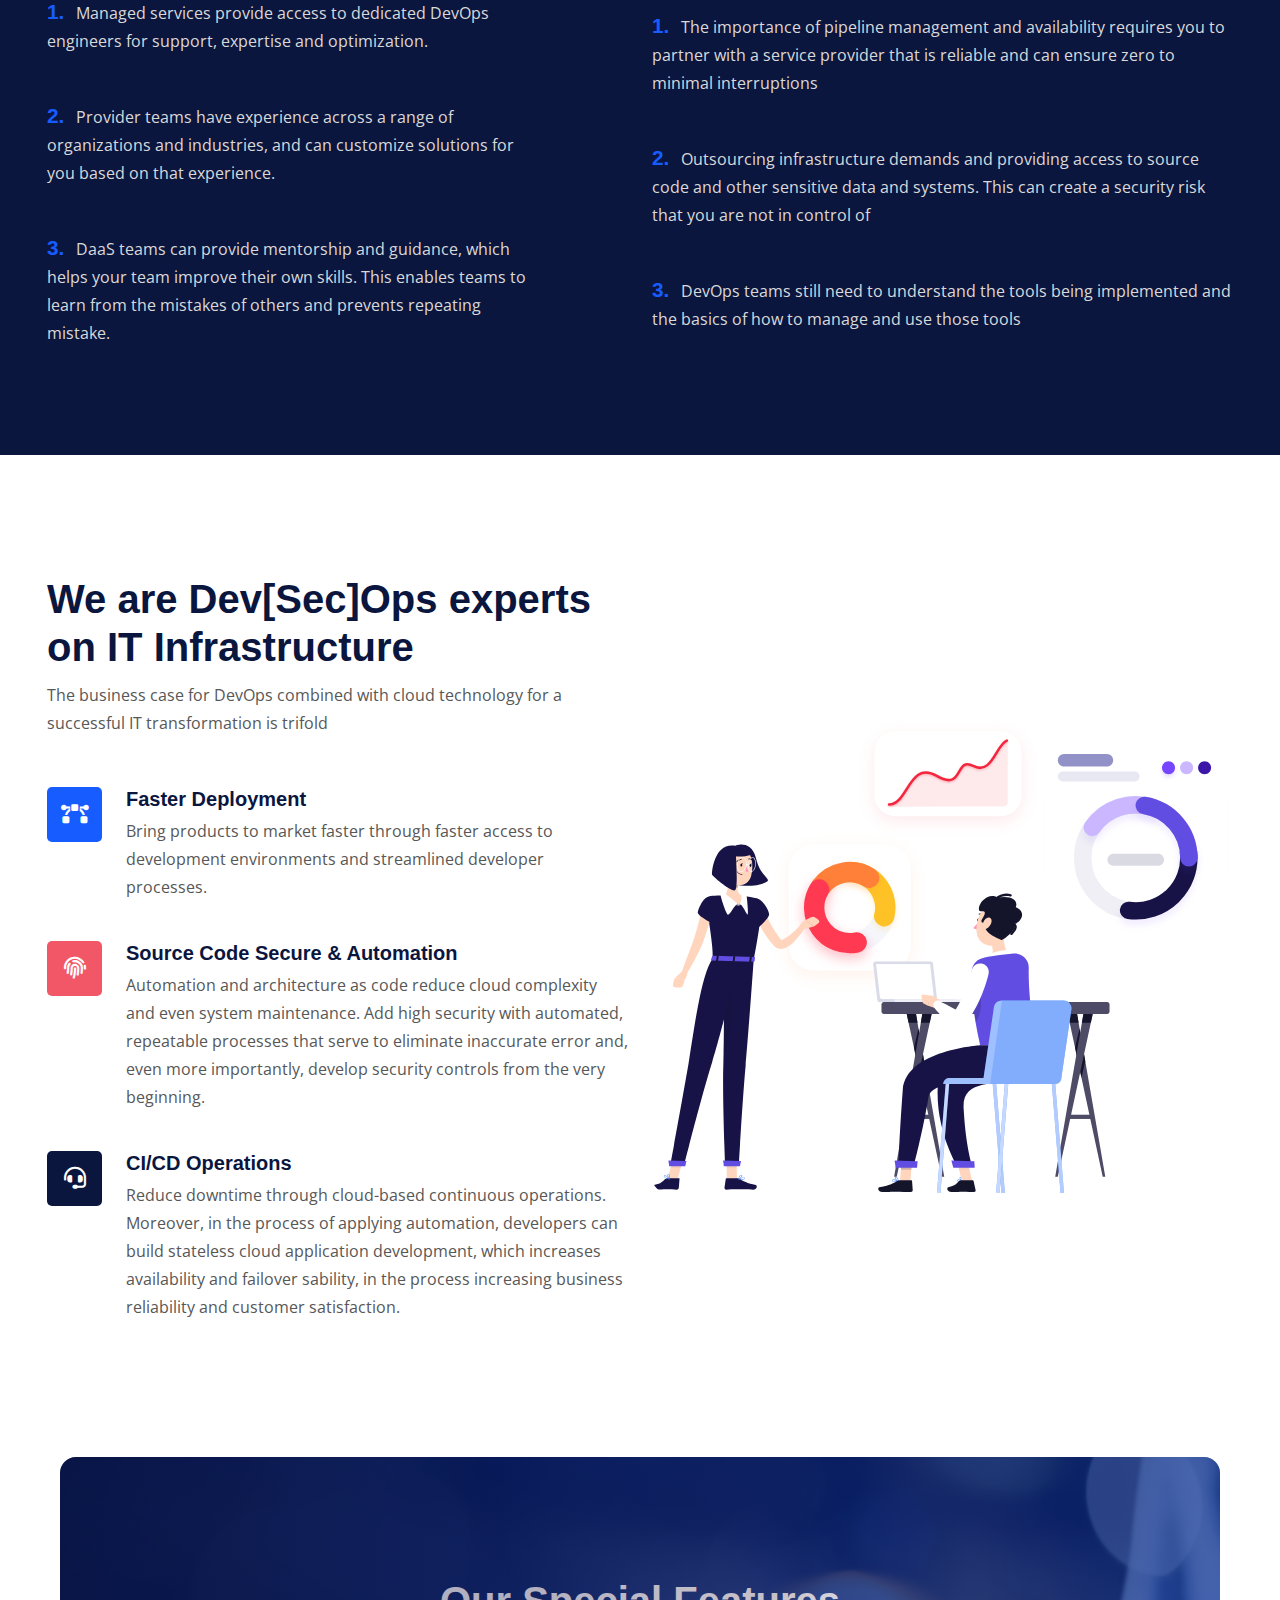
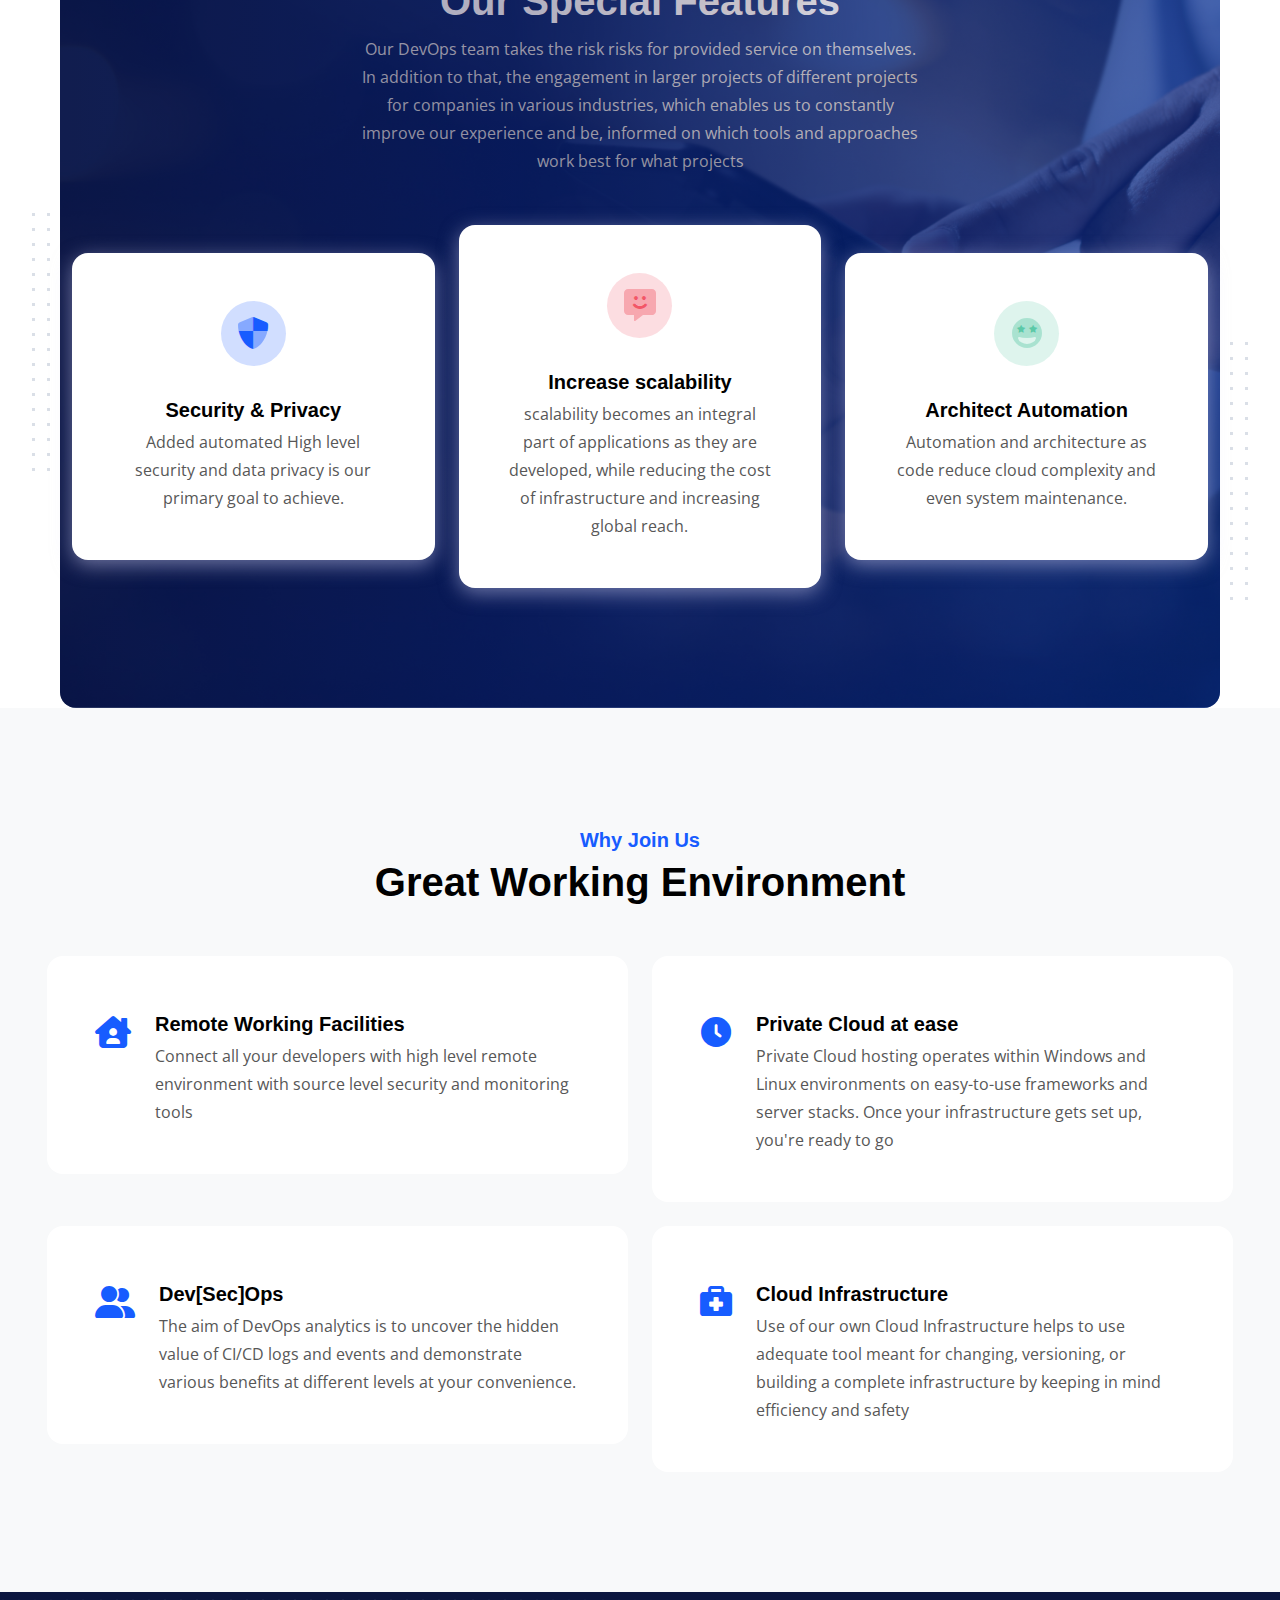
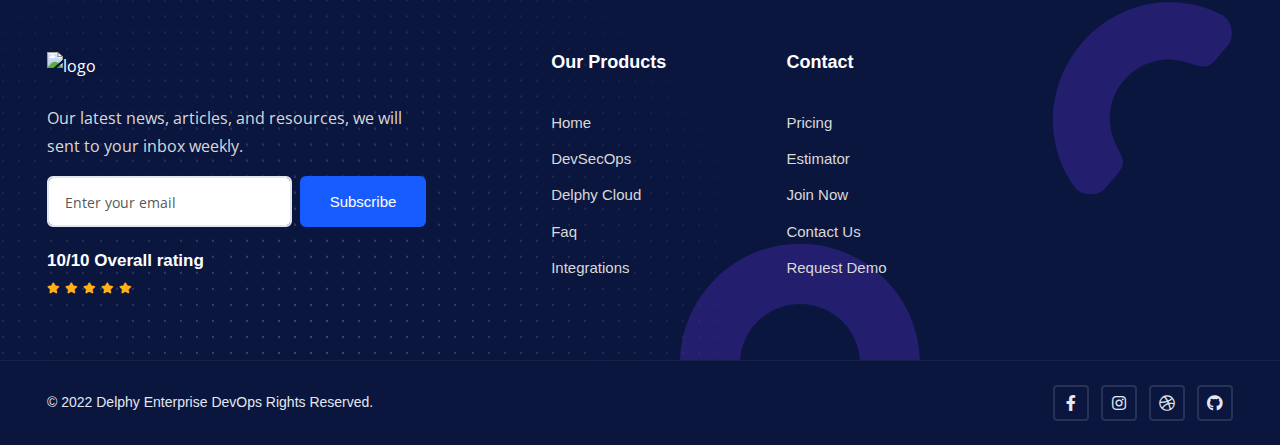
==== commit 48713ddf: "Inserted the tables" ====
--- a/index.html
+++ b/index.html
@@ -64,9 +64,9 @@
             <nav class="navbar navbar-expand-xl navbar-light sticky-header" style="padding: 12px 0px;">
                 <div class="container d-flex align-items-center justify-content-lg-between position-relative">
                     <a href="index.html" class="navbar-brand d-flex align-items-center mb-md-0 text-decoration-none">
-                        <img src="assets/img/logo.png" alt="logo" class="img-fluid logo-white" />
-                        <h3 style="font-size: 24px; color: #000000; font-weight: 600;">Delphy Enterprise</h3>
-                        <img src="assets/img/logo.png" alt="logo" class="img-fluid logo-color" style="height: 60px;" />
+                        <!-- <img src="assets/img/logo.png" alt="logo" class="img-fluid logo-white" />
+                        <h3 style="font-size: 24px; color: #000000; font-weight: 600; margin-left: -25px;">Delphy Enterprise</h3> -->
+                        <img src="assets/img/logo.png" alt="logo" class="img-fluid logo-color"  />
                     </a>
                     <a class="navbar-toggler position-absolute right-0 border-0" href="#offcanvasWithBackdrop" role="button">
                         <span class="far fa-bars" data-bs-toggle="offcanvas" data-bs-target="#offcanvasWithBackdrop" aria-controls="offcanvasWithBackdrop"></span>
--- a/assets/css/main.css
+++ b/assets/css/main.css
@@ -28289,7 +28289,7 @@
 }
 @media (min-width: 1200px) {
   .container-xl, .container-lg, .container-md, .container-sm, .container {
-    max-width: 1140px;
+    max-width: 1210px;
   }
 }
 @media (min-width: 1400px) {
@@ -29742,7 +29742,8 @@
   border-color: var(--bs-table-border-color);
 }
 .table > :not(caption) > * > * {
-  padding: 0.5rem 0.5rem;
+  /* padding: 0.5rem 0.5rem; */
+  padding: 20px;
   background-color: var(--bs-table-bg);
   border-bottom-width: 1px;
   -webkit-box-shadow: inset 0 0 0 9999px var(--bs-table-accent-bg);
@@ -51525,6 +51526,29 @@
           box-shadow: 0px 20px 80px -10px rgba(0, 108, 236, 0.15);
   border: 1px solid transparent;
 }
+.tah{
+ color: #767a75;
+  font-size: 16px;
+  line-height: 24px;
+  font-family: metropolislight;
+}
+.tabo{
+  color: #000;
+  font-weight: bold;
+}
+.taboh{
+  padding-left: 70px !important;
+}
+.taboh:hover{
+  background-color:#999999;
+  color: #fff;
+  font-weight: bold;
+  width:100px;
+}
+.cma{
+  margin-left: 30px;
+    margin-right: 30px;
+}
 
 /*# sourceMappingURL=scss */
 /*# sourceMappingURL=main.css.map */
